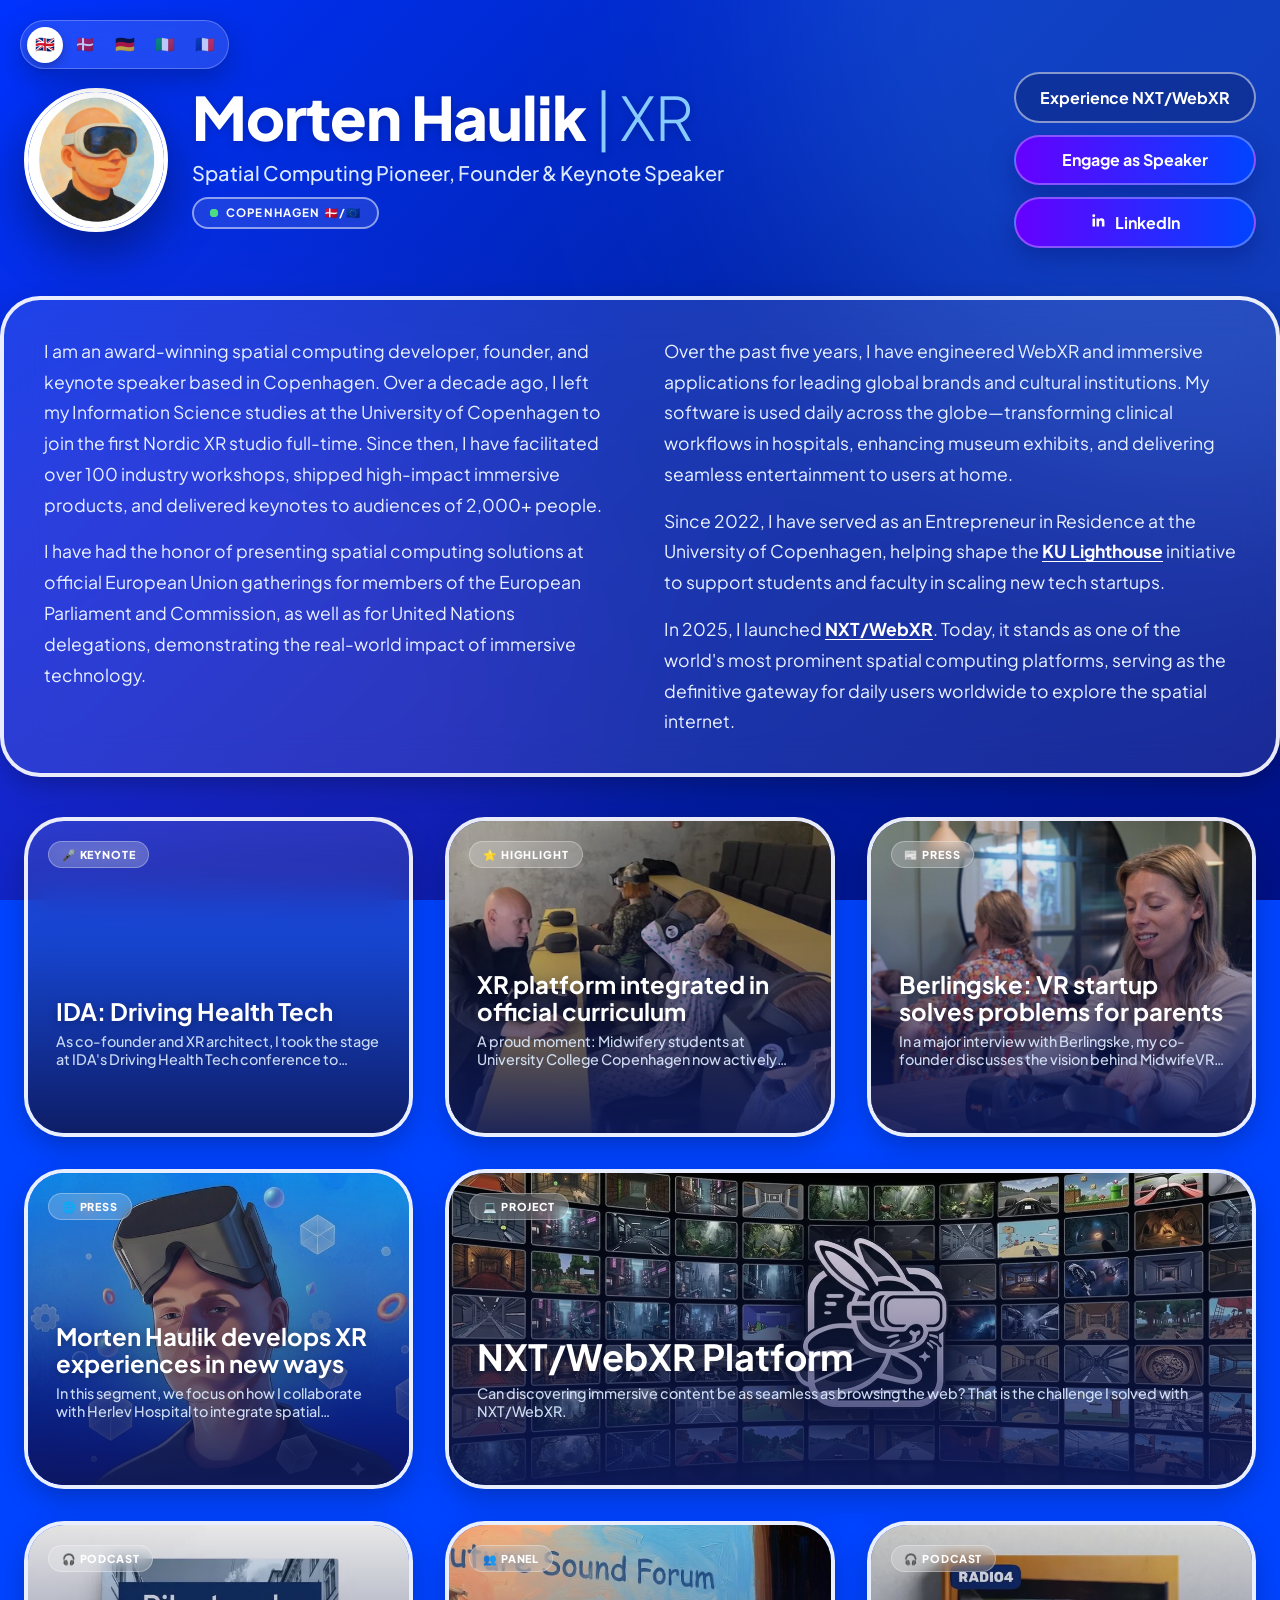
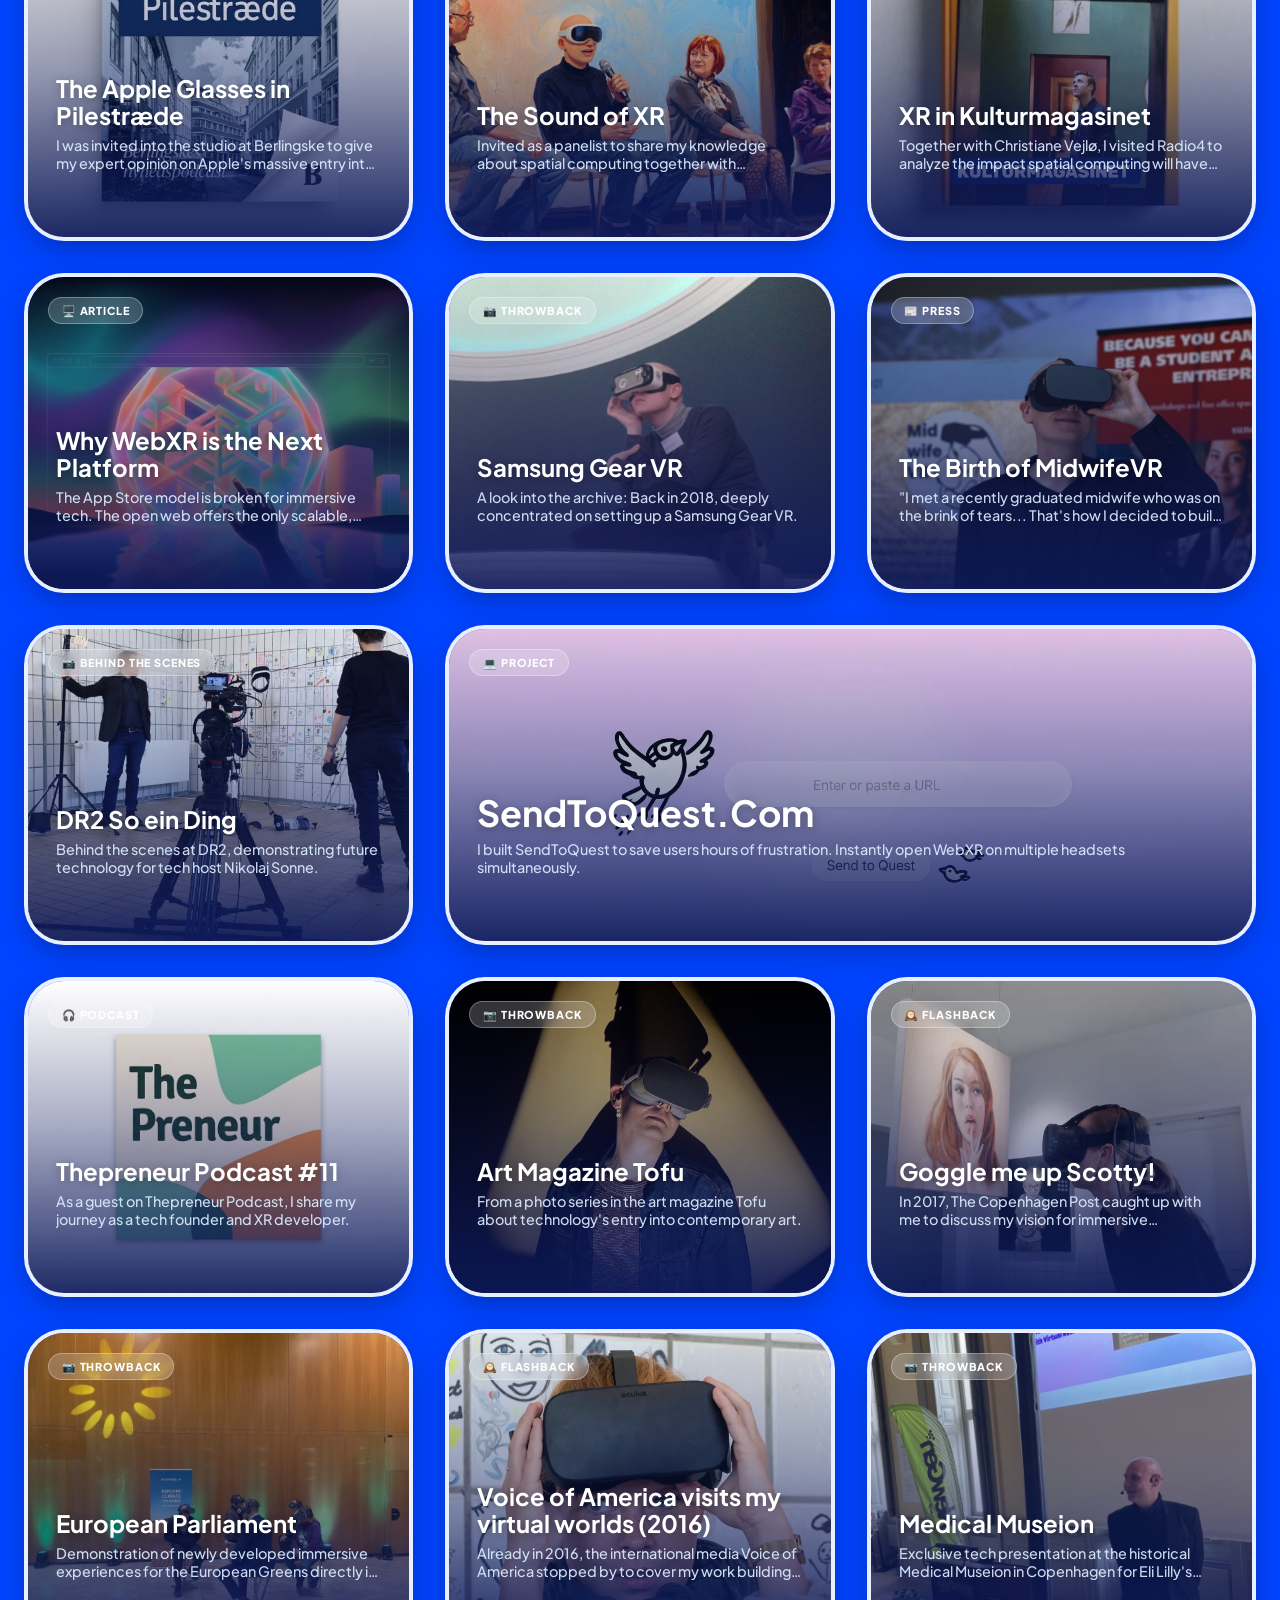
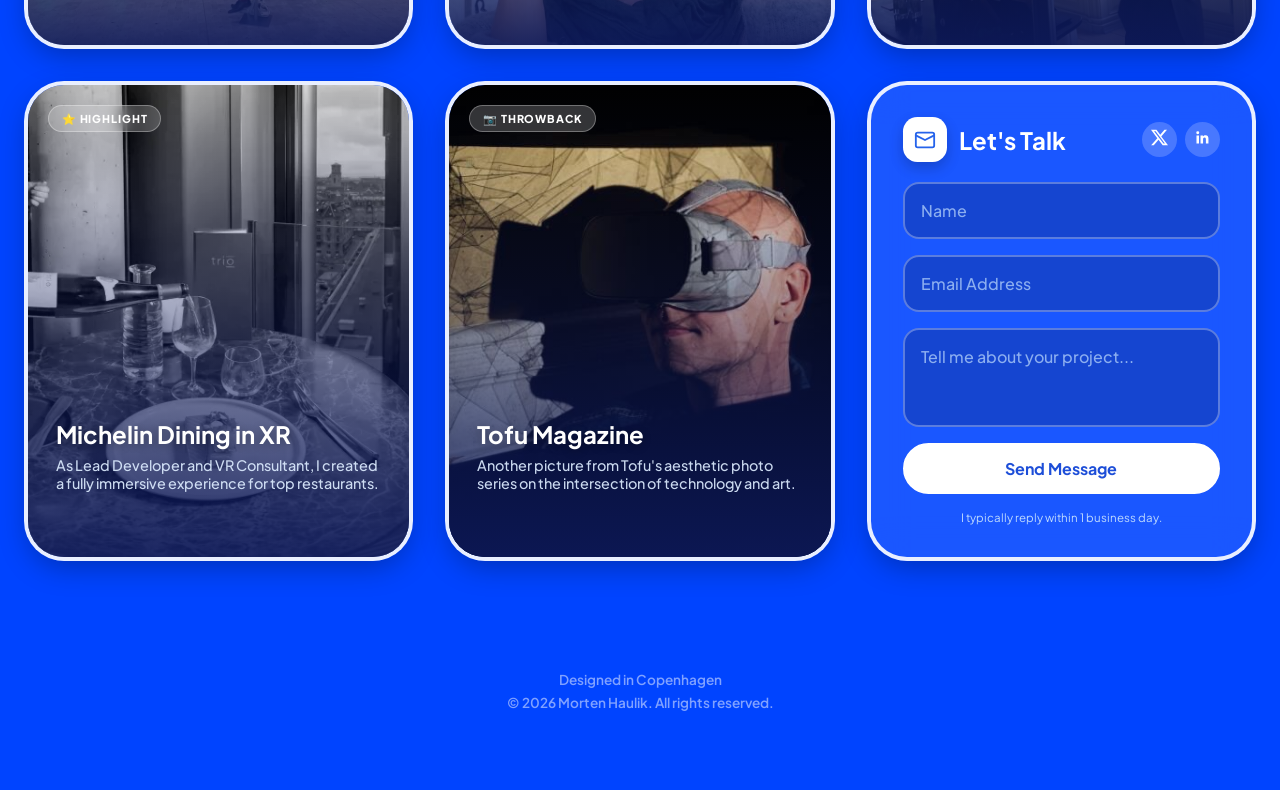
==== index.html @ 7563037b "Wire real email backend into contact + booking forms Both forms used to just build a mailto: link, w" ====
<!DOCTYPE html>
<html lang="en">
<head>
<meta charset="UTF-8">
<meta name="viewport" content="width=device-width, initial-scale=1.0">
<title>Morten Haulik | Spatial Computing Pioneer & Keynote Speaker</title>
<meta name="description" content="Morten Haulik — Spatial Computing Pioneer, VR Consultant and XR Content Creation expert in Copenhagen. Premium XR consulting and 360 video content creation for Europe.">
<link rel="canonical" href="https://www.mortenhaulik.com/">

<!-- Language alternates -->
<link rel="alternate" hreflang="en" href="https://www.mortenhaulik.com/">
<link rel="alternate" hreflang="da" href="https://www.mortenhaulik.com/?lang=da">
<link rel="alternate" hreflang="de" href="https://www.mortenhaulik.com/?lang=de">
<link rel="alternate" hreflang="it" href="https://www.mortenhaulik.com/?lang=it">
<link rel="alternate" hreflang="fr" href="https://www.mortenhaulik.com/?lang=fr">
<link rel="alternate" hreflang="x-default" href="https://www.mortenhaulik.com/">

<!-- Open Graph / social link previews (this is what makes shared links clickable) -->
<meta property="og:type" content="profile">
<meta property="og:title" content="Morten Haulik | Spatial Computing Pioneer & Keynote Speaker">
<meta property="og:description" content="Premium XR consulting, keynotes and 360 video content creation from Copenhagen for all of Europe.">
<meta property="og:url" content="https://www.mortenhaulik.com/">
<meta property="og:image" content="https://www.mortenhaulik.com/pjp.jpg">
<meta property="og:locale" content="en_US">
<meta property="og:locale:alternate" content="da_DK">
<meta name="twitter:card" content="summary_large_image">
<meta name="twitter:site" content="@Haulik">
<meta name="twitter:title" content="Morten Haulik | Spatial Computing Pioneer & Keynote Speaker">
<meta name="twitter:description" content="Premium XR consulting, keynotes and 360 video content creation from Copenhagen.">
<meta name="twitter:image" content="https://www.mortenhaulik.com/pjp.jpg">

<link rel="icon" href="data:image/svg+xml,<svg xmlns='http://www.w3.org/2000/svg' viewBox='0 0 100 100'><text y='.9em' font-size='90'>🥽</text></svg>">

<link rel="preconnect" href="https://fonts.googleapis.com">
<link rel="preconnect" href="https://fonts.gstatic.com" crossorigin>
<link href="https://fonts.googleapis.com/css2?family=Permanent+Marker&family=Plus+Jakarta+Sans:wght@300;400;500;600;700;800&display=swap" rel="stylesheet">
<link rel="preload" as="image" href="pjp.jpg">
<link rel="stylesheet" href="style.css">

<script type="application/ld+json">
{
  "@context": "https://schema.org",
  "@graph": [
    {
      "@type": "WebSite",
      "@id": "https://www.mortenhaulik.com/#website",
      "url": "https://www.mortenhaulik.com/",
      "name": "Morten Haulik - XR Consultant",
      "description": "Portfolio and consulting services of Morten Haulik, Spatial Computing Expert.",
      "inLanguage": ["en","da","de","it","fr"]
    },
    {
      "@type": "Person",
      "@id": "https://www.mortenhaulik.com/#person",
      "name": "Morten Haulik",
      "jobTitle": "Spatial Computing Pioneer, VR Consultant, XR Content Creation Expert",
      "url": "https://www.mortenhaulik.com",
      "image": "https://www.mortenhaulik.com/pjp.jpg",
      "email": "mailto:Morten@nxtwebxr.com",
      "sameAs": ["https://x.com/Haulik","https://www.linkedin.com/in/haulik"],
      "address": {"@type":"PostalAddress","addressLocality":"Copenhagen","addressCountry":"DK"},
      "alumniOf": {"@type":"Organization","name":"University of Copenhagen"},
      "description": "Award-winning XR Developer, VR Consultant, and Keynote Speaker based in Copenhagen. Expert in XR content creation, 360 video content creation, and XR consulting for European clients.",
      "knowsAbout": ["Spatial Computing","WebXR","Virtual Reality","Augmented Reality","XR Consulting","XR Content Creation","360 Video Content Creation","Keynote Speaking","Apple Vision Pro","Meta Quest"]
    },
    {
      "@type": "Service",
      "provider": {"@id":"https://www.mortenhaulik.com/#person"},
      "name": "Premium XR Consulting & VR Development",
      "serviceType": "XR Consulting, VR Consultant, XR Content Creation, 360 Video Content Creation",
      "areaServed": "Europe",
      "description": "Top-tier XR consulting, enterprise VR solutions, and bespoke 360 video content creation for clients across Europe."
    },
    {
      "@type": "CreativeWork",
      "author": {"@id":"https://www.mortenhaulik.com/#person"},
      "name": "NXT/WebXR Platform",
      "description": "The front page of the spatial internet. A leading spatial computing platform for immersive experiences.",
      "url": "https://www.nxtwebxr.com"
    },
    {
      "@type": "CreativeWork",
      "author": {"@id":"https://www.mortenhaulik.com/#person"},
      "name": "SendToQuest",
      "description": "A utility tool for spatial users to instantly open WebXR on multiple headsets simultaneously.",
      "url": "https://sendtoquest.com"
    }
  ]
}
</script>
</head>
<body>
<div class="bg" aria-hidden="true"></div>

<!-- Language switcher -->
<nav class="lang-nav" aria-label="Language">
  <button data-lang="en" class="active" aria-label="English">🇬🇧</button>
  <button data-lang="da" aria-label="Dansk">🇩🇰</button>
  <button data-lang="de" aria-label="Deutsch">🇩🇪</button>
  <button data-lang="it" aria-label="Italiano">🇮🇹</button>
  <button data-lang="fr" aria-label="Français">🇫🇷</button>
</nav>

<header class="site-header">
  <div class="identity">
    <div class="portrait"><img src="pjp.jpg" alt="Morten Haulik — Spatial Computing Pioneer and VR Consultant" width="144" height="144" fetchpriority="high"></div>
    <div>
      <h1>Morten Haulik <span class="xr">| XR</span></h1>
      <p class="role" data-t="role">Spatial Computing Pioneer, Founder &amp; Keynote Speaker</p>
      <p class="badge"><span class="dot"><span class="ping"></span><span class="core"></span></span> <span>Copenhagen 🇩🇰/🇪🇺</span></p>
    </div>
  </div>
  <div class="header-actions">
    <a class="btn btn-glass" href="https://www.nxtwebxr.com" target="_blank" rel="noopener noreferrer" data-t="expNxt">Experience NXT/WebXR</a>
    <button class="btn btn-primary" id="open-booking"><span data-t="engage">Engage as Speaker</span></button>
    <a class="btn btn-primary" href="https://www.linkedin.com/in/haulik" target="_blank" rel="noopener noreferrer" aria-label="LinkedIn"><span data-icon="linkedin"></span> LinkedIn</a>
  </div>
</header>

<!-- Inline bio: every visitor sees this. Fully static = fully crawlable. -->
<section class="bio card-surface" id="bio" aria-labelledby="bio-heading">
  <h2 id="bio-heading" class="sr-only">About Morten Haulik</h2>
  <div id="bio-body">
    <p>I am an award-winning spatial computing developer, founder, and keynote speaker based in Copenhagen. Over a decade ago, I left my Information Science studies at the University of Copenhagen to join the first Nordic XR studio full-time. Since then, I have facilitated over 100 industry workshops, shipped high-impact immersive products, and delivered keynotes to audiences of 2,000+ people.</p>
    <p>I have had the honor of presenting spatial computing solutions at official European Union gatherings for members of the European Parliament and Commission, as well as for United Nations delegations, demonstrating the real-world impact of immersive technology.</p>
    <p>Over the past five years, I have engineered WebXR and immersive applications for leading global brands and cultural institutions. My software is used daily across the globe—transforming clinical workflows in hospitals, enhancing museum exhibits, and delivering seamless entertainment to users at home.</p>
    <p>Since 2022, I have served as an Entrepreneur in Residence at the University of Copenhagen, helping shape the <a href="https://lighthouse.ku.dk/" target="_blank" rel="noopener">KU Lighthouse</a> initiative to support students and faculty in scaling new tech startups.</p>
    <p>In 2025, I launched <a href="https://www.nxtwebxr.com" target="_blank" rel="noopener">NXT/WebXR</a>. Today, it stands as one of the world's most prominent spatial computing platforms, serving as the definitive gateway for daily users worldwide to explore the spatial internet.</p>
  </div>
</section>

<main class="wrap">
  <div class="grid" id="grid">
    <!-- Portfolio cards are rendered here by main.js from data.js -->
    <!-- Contact card (static so it works with JS disabled too) -->
    <section class="card contact card-surface" id="contact" aria-label="Contact">
      <header class="contact-head">
        <div class="contact-title"><span class="icon-chip" data-icon="mail"></span><h3 data-t="letsTalk">Let's Talk</h3></div>
        <div class="socials">
          <a href="https://x.com/Haulik" target="_blank" rel="noopener" aria-label="X / Twitter"><span data-icon="twitter"></span></a>
          <a href="https://www.linkedin.com/in/haulik" target="_blank" rel="noopener" aria-label="LinkedIn"><span data-icon="linkedin"></span></a>
        </div>
      </header>
      <form id="contact-form">
        <input required type="text" name="name" data-tp="name" placeholder="Name" autocomplete="name">
        <input required type="email" name="email" data-tp="email" placeholder="Email Address" autocomplete="email">
        <textarea required rows="3" name="message" data-tp="message" placeholder="Tell me about your project..."></textarea>
        <button type="submit" class="btn btn-white"><span data-t="openEmail">Open Email App</span></button>
        <p class="hint" id="contact-status" data-t="draftMsg">This will draft the message in your default email client.</p>
      </form>
    </section>
  </div>
</main>

<footer class="site-footer">
  <p><span data-t="footer">Designed in Copenhagen</span></p>
  <p>© <span id="year">2026</span> Morten Haulik. All rights reserved.</p>
</footer>

<!-- Portfolio modal -->
<dialog id="card-modal" class="modal">
  <button class="modal-close" data-close aria-label="Close">✕</button>
  <div id="modal-content"></div>
</dialog>

<!-- Keynote booking modal -->
<dialog id="booking-modal" class="modal booking">
  <button class="modal-close" data-close aria-label="Close">✕</button>
  <div class="booking-inner">
    <p class="eyebrow" data-t="officialBooking">Official Booking</p>
    <h2 data-t="inquiry">Keynote Inquiry</h2>
    <p class="sub" data-t="inquiryDesc">Available for conferences, corporate summits, and private workshops.</p>
    <form id="booking-form">
      <div class="field-group">
        <div class="range-head">
          <label for="audience" data-t="audienceSize">Audience Size</label>
          <output id="audience-out">500 <small data-t="people">people</small></output>
        </div>
        <input type="range" id="audience" min="5" max="5000" step="5" value="500">
        <label class="dates-label" data-t="pickDates">Pick Dates</label>
        <p class="hint" data-t="pickDatesDesc">(You can select up to three dates)</p>
        <div class="dates"><input type="date" id="d1"><input type="date" id="d2"><input type="date" id="d3"></div>
      </div>
      <label for="phone" data-t="phone">Phone Number</label>
      <input required type="tel" id="phone" placeholder="+45 12 34 56 78" autocomplete="tel">
      <button type="submit" class="btn btn-primary"><span data-t="reqEmail">Open Email to Request</span></button>
      <p class="hint" id="booking-status" data-t="reqEmailDesc">This will open your default email app with the details filled out.</p>
    </form>
  </div>
</dialog>

<script src="data.js" defer></script>
<script src="main.js" defer></script>
</body>
</html>
---- style.css ----
/* Morten Haulik — mortenhaulik.com
   Electric-blue glass identity, zero framework. */

:root{
  --blue:#0044FF; --blue-deep:#001188; --blue-mid:#0022AA;
  --violet:#6600FF; --sky:#88CCFF; --ink:#0B1B5E;
  --glass:rgba(255,255,255,.10); --glass-border:rgba(255,255,255,.9);
  --r:2.5rem;
}
*{box-sizing:border-box}
html{scroll-behavior:smooth}
body{
  margin:0; color:#fff; background:var(--blue);
  font-family:'Plus Jakarta Sans',system-ui,sans-serif;
  -webkit-font-smoothing:antialiased; padding-bottom:2rem;
}
a{color:var(--sky)}
.sr-only{position:absolute;width:1px;height:1px;padding:0;margin:-1px;overflow:hidden;clip:rect(0 0 0 0);white-space:nowrap;border:0}

/* Background */
.bg{position:fixed;inset:0;z-index:-1;overflow:hidden;background:linear-gradient(135deg,#0033FF,var(--blue-mid),var(--blue-deep))}
.bg::before,.bg::after{content:"";position:absolute;border-radius:50%;mix-blend-mode:screen;filter:blur(110px)}
.bg::before{top:0;right:0;width:80vw;height:80vw;background:#3377FF;opacity:.3;transform:translate(50%,-50%)}
.bg::after{bottom:0;left:0;width:60vw;height:60vw;background:var(--violet);opacity:.2;transform:translate(-25%,25%)}

/* Language switcher */
.lang-nav{position:fixed;top:1.25rem;left:1.25rem;z-index:40;display:flex;gap:.25rem;
  background:rgba(255,255,255,.12);backdrop-filter:blur(16px);padding:.35rem;border-radius:999px;
  border:1px solid rgba(255,255,255,.25);box-shadow:0 10px 30px rgba(0,0,0,.25)}
.lang-nav button{width:2.25rem;height:2.25rem;border-radius:50%;border:0;background:transparent;
  font-size:1rem;cursor:pointer;opacity:.7;transition:.25s;color:#fff}
.lang-nav button:hover{opacity:1;transform:scale(1.1);background:rgba(255,255,255,.25)}
.lang-nav button.active{background:#fff;opacity:1;box-shadow:0 4px 10px rgba(0,0,0,.25)}

/* Header */
.site-header{max-width:80rem;margin:0 auto;padding:4.5rem 1.5rem 1.5rem;display:flex;flex-wrap:wrap;
  align-items:center;justify-content:space-between;gap:2rem}
.identity{display:flex;align-items:center;gap:1.5rem;flex-wrap:wrap}
.portrait{width:9rem;height:9rem;border-radius:50%;overflow:hidden;border:4px solid #fff;
  box-shadow:0 20px 50px rgba(0,0,0,.4);flex:none}
.portrait img{width:100%;height:100%;object-fit:cover;transition:transform .5s}
.portrait:hover img{transform:scale(1.08)}
h1{margin:0;font-size:clamp(2.5rem,6vw,3.75rem);font-weight:800;letter-spacing:-.02em;text-shadow:0 2px 10px rgba(0,0,0,.2)}
h1 .xr{color:var(--sky);font-weight:300}
.role{margin:.35rem 0 0;font-size:1.25rem;color:#dbeafe;font-weight:500}
.badge{display:inline-flex;align-items:center;gap:.5rem;margin-top:.75rem;padding:.4rem 1rem;
  border:2px solid rgba(255,255,255,.5);border-radius:999px;background:rgba(255,255,255,.1);
  backdrop-filter:blur(6px);font-size:.72rem;font-weight:700;letter-spacing:.1em;text-transform:uppercase}
.dot{position:relative;width:.5rem;height:.5rem;flex:none}
.dot .core{position:absolute;inset:0;border-radius:50%;background:#4ade80}
.dot .ping{position:absolute;inset:0;border-radius:50%;background:#86efac;animation:ping 1.4s cubic-bezier(0,0,.2,1) infinite}
@keyframes ping{75%,100%{transform:scale(2.4);opacity:0}}
.header-actions{display:flex;flex-direction:column;gap:.75rem;min-width:15rem}

/* Buttons */
.btn{display:inline-flex;align-items:center;justify-content:center;gap:.5rem;padding:.8rem 1.5rem;
  border-radius:999px;font-weight:700;font-size:1rem;font-family:inherit;cursor:pointer;text-decoration:none;
  transition:transform .2s,filter .2s,background .2s;border:2px solid transparent;color:#fff}
.btn:hover{transform:scale(1.04)}
.btn:focus-visible{outline:3px solid var(--sky);outline-offset:2px}
.btn-glass{background:rgba(13,30,100,.4);border-color:rgba(255,255,255,.5);backdrop-filter:blur(10px)}
.btn-glass:hover{background:rgba(13,30,100,.6)}
.btn-primary{background:linear-gradient(90deg,var(--violet),var(--blue));border-color:rgba(255,255,255,.3);
  box-shadow:0 10px 25px rgba(0,20,120,.4)}
.btn-primary:hover{filter:brightness(1.1)}
.btn-white{background:#fff;color:#1d4ed8;border-color:#fff}
.btn-white:hover{background:#eff6ff}

/* Glass surfaces */
.card-surface{border:4px solid var(--glass-border);background:var(--glass);backdrop-filter:blur(20px);
  border-radius:var(--r);box-shadow:0 10px 30px -5px rgba(0,0,0,.3)}

/* Inline bio */
.bio{max-width:80rem;margin:1.5rem auto 0;padding:2.25rem 2.5rem;font-size:1.1rem;line-height:1.75;color:#eaf2ff}
.bio p{margin:0 0 1rem}
.bio p:last-child{margin:0}
.bio a{color:#fff;font-weight:700;text-underline-offset:3px}
@media(min-width:900px){.bio{columns:2;column-gap:3rem}.bio p{break-inside:avoid}}

/* Grid */
.wrap{max-width:80rem;margin:0 auto;padding:2.5rem 1.5rem 4rem}
.grid{display:grid;gap:2rem;grid-template-columns:1fr}
@media(min-width:768px){.grid{grid-template-columns:repeat(2,1fr)}.span-2{grid-column:span 2}}
@media(min-width:1024px){.grid{grid-template-columns:repeat(3,1fr)}}

/* Cards */
.card{position:relative;overflow:hidden;min-height:20rem;display:flex;flex-direction:column;
  transition:transform .25s ease-out,box-shadow .25s ease-out;transform-style:preserve-3d}
.card.tile{cursor:pointer}
.card .media{position:absolute;inset:0}
.card .media img,.card .media video{width:100%;height:100%;object-fit:cover;transition:transform .7s}
.card:hover .media img,.card:hover .media video{transform:scale(1.05)}
.card .media::after{content:"";position:absolute;inset:0;background:linear-gradient(to top,rgba(13,25,90,.92),rgba(13,25,90,.35) 55%,transparent)}
.card .tag{position:absolute;top:1.25rem;left:1.25rem;z-index:2;display:inline-flex;align-items:center;gap:.4rem;
  padding:.35rem .8rem;border-radius:999px;border:1px solid rgba(255,255,255,.3);background:rgba(255,255,255,.2);
  backdrop-filter:blur(8px);font-size:.68rem;font-weight:800;letter-spacing:.08em;text-transform:uppercase}
.card .body{position:relative;z-index:1;margin-top:auto;padding:1.75rem}
.card .body h3{margin:0 0 .5rem;font-size:1.5rem;line-height:1.1;text-shadow:0 2px 8px rgba(0,0,0,.3)}
.span-2 .body h3{font-size:2.25rem}
.card .body p{margin:0 0 1rem;font-size:.9rem;color:rgba(219,234,254,.92);font-weight:500;
  display:-webkit-box;-webkit-line-clamp:2;-webkit-box-orient:vertical;overflow:hidden}
.card .cta{display:inline-flex;align-items:center;gap:.4rem;font-size:.7rem;font-weight:900;
  letter-spacing:.15em;text-transform:uppercase;opacity:0;transform:translateY(8px);transition:.3s}
.card:hover .cta,.card:focus-within .cta{opacity:1;transform:none}
.card .cta::after{content:"›";display:inline-grid;place-items:center;width:1rem;height:1rem;
  background:#fff;color:var(--blue);border-radius:50%;font-size:.8rem}
.card:focus-visible{outline:3px solid var(--sky);outline-offset:3px}

/* Contact */
.contact{padding:2rem;min-height:20rem}
.contact-head{display:flex;justify-content:space-between;align-items:center;margin-bottom:1.25rem}
.contact-title{display:flex;align-items:center;gap:.75rem}
.contact-title h3{margin:0;font-size:1.5rem}
.icon-chip{display:grid;place-items:center;width:2.8rem;height:2.8rem;background:#fff;color:#2563eb;
  border-radius:.9rem;box-shadow:0 6px 14px rgba(0,0,0,.2)}
.socials{display:flex;gap:.5rem}
.socials a{display:grid;place-items:center;width:2.2rem;height:2.2rem;border-radius:50%;
  background:rgba(255,255,255,.2);color:#fff;transition:.2s}
.socials a:hover{background:#fff;color:#2563eb}
.contact form{display:flex;flex-direction:column;gap:1rem}
.contact input,.contact textarea{width:100%;background:rgba(13,30,100,.3);border:2px solid rgba(255,255,255,.3);
  border-radius:1rem;padding:1rem;color:#fff;font:inherit;font-weight:500;resize:none}
.contact input::placeholder,.contact textarea::placeholder{color:rgba(191,219,254,.7)}
.contact input:focus,.contact textarea:focus{outline:none;border-color:#fff;background:rgba(13,30,100,.5)}
.hint{font-size:.72rem;color:#bfdbfe;text-align:center;margin:0;min-height:1em}
.hint.err{color:#fecaca;font-weight:700}

/* Footer */
.site-footer{text-align:center;padding:2.5rem 1rem;color:rgba(255,255,255,.5);font-size:.85rem;font-weight:600}
.site-footer p{margin:.4rem 0}

/* Modals */
.modal{border:6px solid #fff;border-radius:var(--r);padding:0;max-width:64rem;width:min(92vw,64rem);
  max-height:88vh;background:#fff;color:#1e293b;box-shadow:0 40px 100px rgba(0,0,20,.5)}
.modal::backdrop{background:rgba(4,10,60,.8);backdrop-filter:blur(14px)}
.modal[open]{animation:pop .35s cubic-bezier(.16,1,.3,1)}
@keyframes pop{from{opacity:0;transform:scale(.95) translateY(16px)}}
.modal-close{position:absolute;top:1rem;right:1rem;z-index:5;width:2.6rem;height:2.6rem;border-radius:50%;
  border:0;background:rgba(0,0,0,.08);color:#111;font-size:1.1rem;cursor:pointer}
.modal-close:hover{background:rgba(0,0,0,.16)}
.modal-flex{display:flex;flex-direction:column;max-height:calc(88vh - 12px)}
@media(min-width:820px){.modal-flex{flex-direction:row}}
.modal-media{position:relative;background:#0f172a;min-height:16rem;flex:0 0 42%}
.modal-media img,.modal-media video{position:absolute;inset:0;width:100%;height:100%;object-fit:cover}
.modal-media .tag{position:absolute;top:1.25rem;left:1.25rem;background:#fff;color:var(--ink);
  padding:.35rem .9rem;border-radius:999px;font-size:.68rem;font-weight:800;letter-spacing:.08em;text-transform:uppercase;box-shadow:0 8px 20px rgba(0,0,0,.3)}
.modal-text{flex:1;padding:2.5rem;overflow-y:auto}
.modal-text h2{margin:0 0 .5rem;color:var(--ink);font-size:clamp(1.8rem,3.5vw,2.75rem);letter-spacing:-.02em;line-height:1.1}
.modal-text .sub{margin:0 0 1.5rem;color:#2563eb;font-weight:600;font-size:1.15rem}
.modal-text p{line-height:1.7;font-size:1.05rem;margin:0 0 1rem}
.modal-text blockquote{margin:1.5rem 0;padding:1rem 1.25rem;background:#eff6ff;border-left:4px solid #2563eb;
  border-radius:0 1rem 1rem 0;font-style:italic;color:var(--ink)}
.modal-actions{margin-top:1.5rem;padding-top:1.5rem;border-top:1px solid #f1f5f9;display:flex;justify-content:flex-end}
.modal-actions .btn{background:#2563eb;color:#fff}
.modal-actions .btn:hover{background:#1d4ed8}

/* Polaroid variant */
.modal.polaroid{background:transparent;border:0;box-shadow:none;overflow:visible;max-width:38rem}
.polaroid-frame{background:#fff;border:8px solid #fff;border-radius:.5rem;padding:1rem 1rem 3.5rem;
  transform:rotate(1deg);box-shadow:0 40px 90px rgba(0,0,20,.55);animation:wiggle 6s ease-in-out infinite}
.polaroid-frame img{width:100%;aspect-ratio:4/3;object-fit:cover;display:block;margin-bottom:1.25rem}
.polaroid-frame p{font-family:'Permanent Marker',cursive;font-size:1.5rem;color:var(--ink);
  text-align:center;transform:rotate(-1deg);margin:0;line-height:1.5}
@keyframes wiggle{0%,100%{transform:rotate(1deg)}25%{transform:rotate(-1deg) translateY(-8px)}50%{transform:rotate(2deg)}75%{transform:rotate(-2deg) translateY(-4px)}}

/* Booking modal */
.modal.booking{max-width:42rem}
.booking-inner{padding:2.5rem;overflow-y:auto;max-height:calc(88vh - 12px)}
.eyebrow{margin:0 0 .25rem;color:#2563eb;font-size:.75rem;font-weight:800;letter-spacing:.15em;text-transform:uppercase}
.booking-inner h2{margin:0;color:var(--ink);font-size:2.25rem;letter-spacing:-.02em}
.booking-inner .sub{color:#64748b;font-size:1.1rem;margin:.5rem 0 1.75rem}
.booking-inner form{display:flex;flex-direction:column;gap:1rem}
.field-group{background:#f8fafc;border:1px solid #f1f5f9;border-radius:1.25rem;padding:1.5rem}
.range-head{display:flex;justify-content:space-between;align-items:flex-end;margin-bottom:.75rem}
.range-head label{font-size:.75rem;font-weight:800;color:#94a3b8;text-transform:uppercase;letter-spacing:.08em}
.range-head output{font-size:1.5rem;font-weight:800;color:#2563eb;font-variant-numeric:tabular-nums}
.range-head output small{font-size:.8rem;font-weight:500;color:#94a3b8}
#audience{width:100%;accent-color:#2563eb}
.dates-label{display:block;margin-top:1.25rem;padding-top:1rem;border-top:1px solid #e2e8f0;
  font-size:.85rem;font-weight:700;color:#334155}
.field-group .hint{text-align:left;color:#94a3b8}
.dates{display:grid;grid-template-columns:1fr;gap:.6rem;margin-top:.5rem}
@media(min-width:640px){.dates{grid-template-columns:repeat(3,1fr)}}
.booking-inner input{background:#fff;border:2px solid #e2e8f0;border-radius:.85rem;padding:.7rem .9rem;
  font:inherit;font-weight:500;color:#0f172a}
.booking-inner input:focus{outline:none;border-color:#2563eb;box-shadow:0 0 0 4px rgba(37,99,235,.1)}
.booking-inner>form>label{font-size:.85rem;font-weight:700;color:#334155;margin-bottom:-.5rem}
.booking-inner .hint{color:#94a3b8}

/* Motion respect */
@media(prefers-reduced-motion:reduce){
  *,*::before,*::after{animation-duration:.01ms!important;transition-duration:.01ms!important}
}
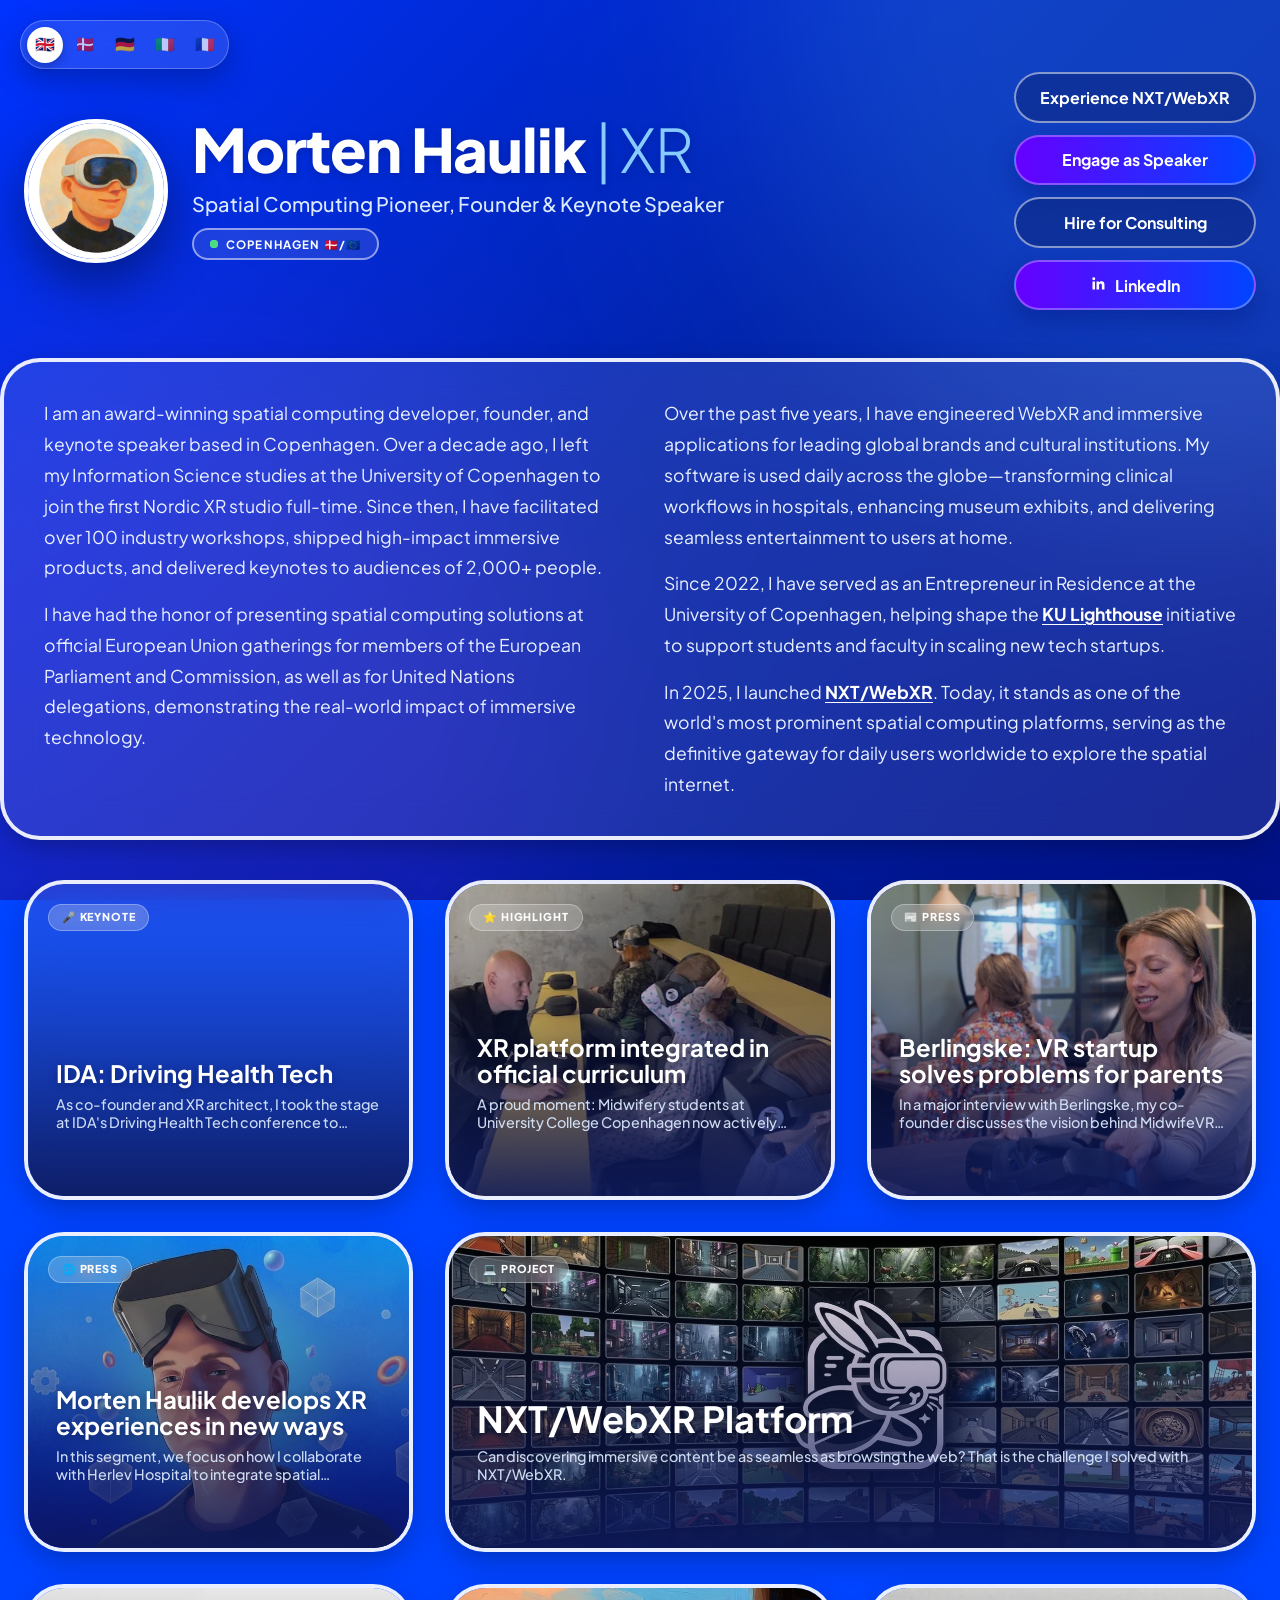
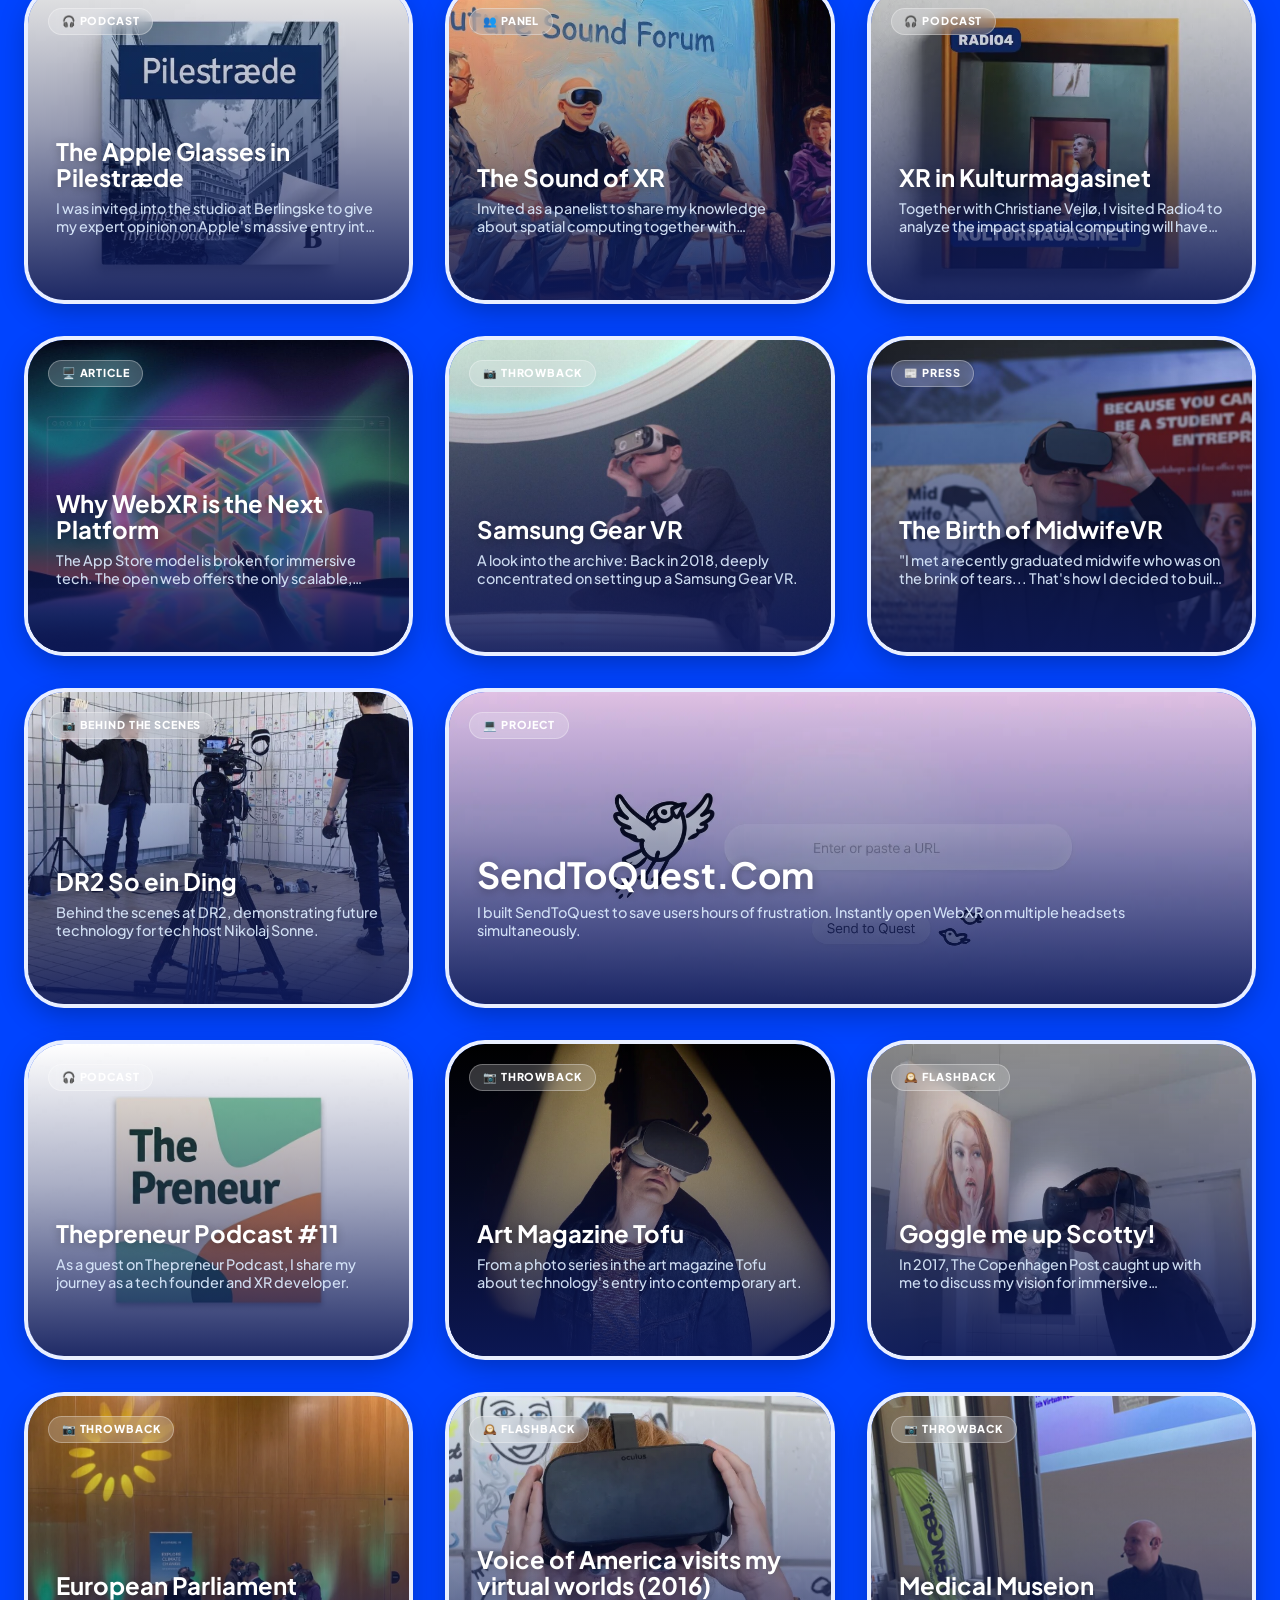
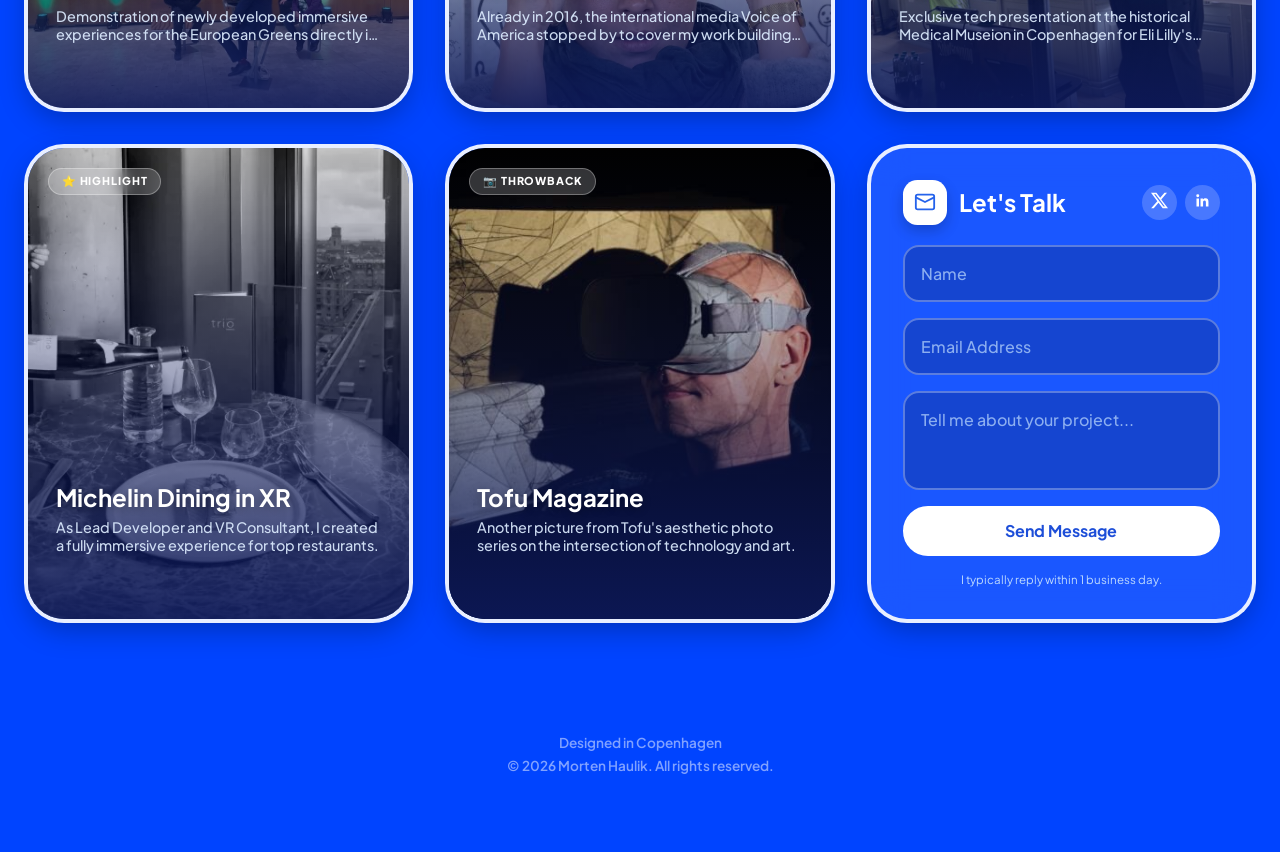
==== commit 54225c6f: "SEO + AI-visibility pass for consulting and keynote audiences - Pre-render English portfolio tiles (" ====
--- a/index.html
+++ b/index.html
@@ -3,11 +3,13 @@
 <head>
 <meta charset="UTF-8">
 <meta name="viewport" content="width=device-width, initial-scale=1.0">
-<title>Morten Haulik | Spatial Computing Pioneer & Keynote Speaker</title>
-<meta name="description" content="Morten Haulik — Spatial Computing Pioneer, VR Consultant and XR Content Creation expert in Copenhagen. Premium XR consulting and 360 video content creation for Europe.">
+<title>Morten Haulik | Spatial Computing Keynote Speaker &amp; XR Consultant</title>
+<meta name="description" content="Copenhagen-based spatial computing pioneer and founder of NXT/WebXR. Book keynotes on XR, VR and the spatial internet, or hire XR strategy and WebXR consulting.">
+<meta name="author" content="Morten Haulik">
+<meta name="robots" content="index, follow, max-image-preview:large, max-snippet:-1">
 <link rel="canonical" href="https://www.mortenhaulik.com/">
 
-<!-- Language alternates -->
+<!-- Language alternates (main.js points canonical at the active ?lang= URL so these stay self-consistent) -->
 <link rel="alternate" hreflang="en" href="https://www.mortenhaulik.com/">
 <link rel="alternate" hreflang="da" href="https://www.mortenhaulik.com/?lang=da">
 <link rel="alternate" hreflang="de" href="https://www.mortenhaulik.com/?lang=de">
@@ -15,19 +17,31 @@
 <link rel="alternate" hreflang="fr" href="https://www.mortenhaulik.com/?lang=fr">
 <link rel="alternate" hreflang="x-default" href="https://www.mortenhaulik.com/">
 
-<!-- Open Graph / social link previews (this is what makes shared links clickable) -->
+<!-- Open Graph / social link previews -->
 <meta property="og:type" content="profile">
-<meta property="og:title" content="Morten Haulik | Spatial Computing Pioneer & Keynote Speaker">
-<meta property="og:description" content="Premium XR consulting, keynotes and 360 video content creation from Copenhagen for all of Europe.">
+<meta property="og:site_name" content="Morten Haulik">
+<meta property="og:title" content="Morten Haulik | Spatial Computing Keynote Speaker &amp; XR Consultant">
+<meta property="og:description" content="Founder of NXT/WebXR. Keynotes on XR, VR and the spatial internet for conferences and corporate events, plus hands-on XR strategy and WebXR consulting across Europe.">
 <meta property="og:url" content="https://www.mortenhaulik.com/">
 <meta property="og:image" content="https://www.mortenhaulik.com/pjp.jpg">
+<meta property="og:image:width" content="400">
+<meta property="og:image:height" content="400">
+<meta property="og:image:alt" content="Portrait of Morten Haulik, spatial computing keynote speaker">
+<meta property="profile:first_name" content="Morten">
+<meta property="profile:last_name" content="Haulik">
 <meta property="og:locale" content="en_US">
 <meta property="og:locale:alternate" content="da_DK">
-<meta name="twitter:card" content="summary_large_image">
+<meta property="og:locale:alternate" content="de_DE">
+<meta property="og:locale:alternate" content="it_IT">
+<meta property="og:locale:alternate" content="fr_FR">
+<!-- Square portrait, so "summary" (not summary_large_image, which would crop it) -->
+<meta name="twitter:card" content="summary">
 <meta name="twitter:site" content="@Haulik">
-<meta name="twitter:title" content="Morten Haulik | Spatial Computing Pioneer & Keynote Speaker">
-<meta name="twitter:description" content="Premium XR consulting, keynotes and 360 video content creation from Copenhagen.">
+<meta name="twitter:creator" content="@Haulik">
+<meta name="twitter:title" content="Morten Haulik | Spatial Computing Keynote Speaker &amp; XR Consultant">
+<meta name="twitter:description" content="Founder of NXT/WebXR. Keynotes on XR, VR and the spatial internet, plus XR strategy and WebXR consulting from Copenhagen.">
 <meta name="twitter:image" content="https://www.mortenhaulik.com/pjp.jpg">
+<meta name="twitter:image:alt" content="Portrait of Morten Haulik">
 
 <link rel="icon" href="data:image/svg+xml,<svg xmlns='http://www.w3.org/2000/svg' viewBox='0 0 100 100'><text y='.9em' font-size='90'>🥽</text></svg>">
 
@@ -45,44 +59,94 @@
       "@type": "WebSite",
       "@id": "https://www.mortenhaulik.com/#website",
       "url": "https://www.mortenhaulik.com/",
-      "name": "Morten Haulik - XR Consultant",
-      "description": "Portfolio and consulting services of Morten Haulik, Spatial Computing Expert.",
+      "name": "Morten Haulik",
+      "description": "Morten Haulik, spatial computing keynote speaker and XR consultant based in Copenhagen.",
+      "publisher": {"@id": "https://www.mortenhaulik.com/#person"},
       "inLanguage": ["en","da","de","it","fr"]
+    },
+    {
+      "@type": "ProfilePage",
+      "@id": "https://www.mortenhaulik.com/#profilepage",
+      "url": "https://www.mortenhaulik.com/",
+      "name": "Morten Haulik | Spatial Computing Keynote Speaker & XR Consultant",
+      "isPartOf": {"@id": "https://www.mortenhaulik.com/#website"},
+      "mainEntity": {"@id": "https://www.mortenhaulik.com/#person"},
+      "primaryImageOfPage": "https://www.mortenhaulik.com/pjp.jpg",
+      "dateModified": "2026-11-09",
+      "inLanguage": "en"
     },
     {
       "@type": "Person",
       "@id": "https://www.mortenhaulik.com/#person",
       "name": "Morten Haulik",
-      "jobTitle": "Spatial Computing Pioneer, VR Consultant, XR Content Creation Expert",
-      "url": "https://www.mortenhaulik.com",
-      "image": "https://www.mortenhaulik.com/pjp.jpg",
+      "givenName": "Morten",
+      "familyName": "Haulik",
+      "jobTitle": ["Spatial Computing Keynote Speaker", "XR Consultant", "Founder of NXT/WebXR"],
+      "url": "https://www.mortenhaulik.com/",
+      "image": {"@type": "ImageObject", "url": "https://www.mortenhaulik.com/pjp.jpg", "width": 400, "height": 400},
       "email": "mailto:Morten@nxtwebxr.com",
-      "sameAs": ["https://x.com/Haulik","https://www.linkedin.com/in/haulik"],
-      "address": {"@type":"PostalAddress","addressLocality":"Copenhagen","addressCountry":"DK"},
-      "alumniOf": {"@type":"Organization","name":"University of Copenhagen"},
-      "description": "Award-winning XR Developer, VR Consultant, and Keynote Speaker based in Copenhagen. Expert in XR content creation, 360 video content creation, and XR consulting for European clients.",
-      "knowsAbout": ["Spatial Computing","WebXR","Virtual Reality","Augmented Reality","XR Consulting","XR Content Creation","360 Video Content Creation","Keynote Speaking","Apple Vision Pro","Meta Quest"]
+      "sameAs": ["https://www.linkedin.com/in/haulik", "https://x.com/Haulik"],
+      "address": {"@type": "PostalAddress", "addressLocality": "Copenhagen", "addressCountry": "DK"},
+      "workLocation": {"@type": "Place", "name": "Copenhagen, Denmark"},
+      "knowsLanguage": ["da", "en"],
+      "alumniOf": {"@type": "CollegeOrUniversity", "name": "University of Copenhagen", "url": "https://www.ku.dk/"},
+      "affiliation": {"@type": "Organization", "name": "KU Lighthouse, University of Copenhagen", "url": "https://lighthouse.ku.dk/"},
+      "hasOccupation": [
+        {"@type": "Occupation", "name": "Keynote Speaker", "description": "Keynotes, panels and workshops on spatial computing, XR, VR, WebXR and immersive health tech."},
+        {"@type": "Occupation", "name": "XR Consultant", "description": "XR strategy, WebXR development and immersive product advisory for companies, hospitals and cultural institutions."},
+        {"@type": "Occupation", "name": "Entrepreneur in Residence", "description": "Entrepreneur in Residence at the University of Copenhagen (KU Lighthouse) since 2022."}
+      ],
+      "founder": [{"@id": "https://www.nxtwebxr.com/#organization"}],
+      "description": "Award-winning spatial computing developer, founder of NXT/WebXR and keynote speaker based in Copenhagen. Over a decade in XR, 100+ industry workshops facilitated, keynotes for audiences of 2,000+, and presentations at European Union and United Nations gatherings. Builds WebXR and immersive applications used in hospitals, museums and homes worldwide.",
+      "knowsAbout": ["Spatial Computing","Extended Reality (XR)","Virtual Reality","Augmented Reality","Mixed Reality","WebXR","Spatial Internet","Immersive Technology","XR Strategy","XR Consulting","Healthcare XR","VR Training","XR Content Creation","360 Video","Spatial Audio","Apple Vision Pro","Meta Quest","Startups and Entrepreneurship"],
+      "subjectOf": [
+        {"@type": "Article", "name": "Morten Haulik develops XR experiences in new ways", "publisher": {"@type": "Organization", "name": "24Victoria"}, "url": "https://24victoria.dk/artificial-and-intelligence-deep-tech/udvikler-xr-oplevelser-morten-haulik"},
+        {"@type": "Article", "name": "VR startup solves problems for new parents (MidwifeVR)", "publisher": {"@type": "Organization", "name": "Berlingske"}, "url": "https://www.berlingske.dk/indland/stort-problem-blandt-nybagte-foraeldre-kan-afhjaelpes-startup-kommer-med-loesning"},
+        {"@type": "Article", "name": "Goggle me up, Scotty", "publisher": {"@type": "Organization", "name": "The Copenhagen Post"}, "url": "https://cphpost.dk/2017-07-02/news/goggle-me-up-scotty-this-is-the-final-frontier/"},
+        {"@type": "Article", "name": "A visit to the virtual world", "publisher": {"@type": "Organization", "name": "Voice of America"}, "url": "https://learningenglish.voanews.com/amp/a-visit-to-the-virtual-world/3618990.html"},
+        {"@type": "PodcastEpisode", "name": "Æblebrillen i Pilestræde (Apple Vision Pro analysis)", "partOfSeries": {"@type": "PodcastSeries", "name": "Pilestræde (Berlingske)"}, "url": "https://goodpods.com/podcasts/pilestræde-241749/æblebrillen-31650444"},
+        {"@type": "CreativeWork", "genre": "Keynote", "name": "Virtual Reality og Amning: MidwifeVR keynote at IDA Driving Health Tech", "url": "https://videos.ida.dk/media/Virtual+Reality+og+Amning%3A+En+innovativ+tilgang+med+MidwifeVR++Morten+Haulik%2C+Co-founder+og+VR+ekspert+og+Sofie+Bonde+Alsen%2C+jordemoder+og+Digital+Designer/1_bb9dwkxp"}
+      ]
+    },
+    {
+      "@type": "Organization",
+      "@id": "https://www.nxtwebxr.com/#organization",
+      "name": "NXT/WebXR",
+      "url": "https://www.nxtwebxr.com/",
+      "foundingDate": "2025",
+      "founder": {"@id": "https://www.mortenhaulik.com/#person"},
+      "description": "The front page of the spatial internet: a discovery platform for WebXR experiences and games, opened straight from a headset browser."
     },
     {
       "@type": "Service",
-      "provider": {"@id":"https://www.mortenhaulik.com/#person"},
-      "name": "Premium XR Consulting & VR Development",
-      "serviceType": "XR Consulting, VR Consultant, XR Content Creation, 360 Video Content Creation",
-      "areaServed": "Europe",
-      "description": "Top-tier XR consulting, enterprise VR solutions, and bespoke 360 video content creation for clients across Europe."
-    },
-    {
-      "@type": "CreativeWork",
-      "author": {"@id":"https://www.mortenhaulik.com/#person"},
-      "name": "NXT/WebXR Platform",
-      "description": "The front page of the spatial internet. A leading spatial computing platform for immersive experiences.",
-      "url": "https://www.nxtwebxr.com"
-    },
-    {
-      "@type": "CreativeWork",
-      "author": {"@id":"https://www.mortenhaulik.com/#person"},
+      "@id": "https://www.mortenhaulik.com/#keynotes",
+      "name": "Keynote Speaking on Spatial Computing & XR",
+      "serviceType": "Keynote speaker",
+      "provider": {"@id": "https://www.mortenhaulik.com/#person"},
+      "areaServed": [{"@type": "Place", "name": "Europe"}, {"@type": "Place", "name": "Worldwide"}],
+      "audience": {"@type": "BusinessAudience", "audienceType": "Conference organizers, corporate summits, universities and public-sector events"},
+      "availableLanguage": ["en", "da"],
+      "description": "Keynotes, panels and private workshops on spatial computing, XR/VR, the spatial internet, Apple Vision Pro and Meta Quest, and immersive technology in healthcare. Audiences from small workshops to 2,000+.",
+      "potentialAction": {"@type": "ReserveAction", "name": "Request a keynote", "target": "https://www.mortenhaulik.com/#booking"}
+    },
+    {
+      "@type": "Service",
+      "@id": "https://www.mortenhaulik.com/#consulting",
+      "name": "XR Strategy & WebXR Consulting",
+      "serviceType": "XR consulting",
+      "provider": {"@id": "https://www.mortenhaulik.com/#person"},
+      "areaServed": {"@type": "Place", "name": "Europe"},
+      "audience": {"@type": "BusinessAudience", "audienceType": "Companies, hospitals, museums and cultural institutions"},
+      "description": "Advisory and hands-on development for immersive products: XR strategy, WebXR and VR application development, healthcare XR, and XR content creation including 360 video.",
+      "potentialAction": {"@type": "CommunicateAction", "name": "Start a consulting inquiry", "target": "https://www.mortenhaulik.com/#contact"}
+    },
+    {
+      "@type": "SoftwareApplication",
       "name": "SendToQuest",
-      "description": "A utility tool for spatial users to instantly open WebXR on multiple headsets simultaneously.",
+      "applicationCategory": "UtilitiesApplication",
+      "operatingSystem": "Web",
+      "author": {"@id": "https://www.mortenhaulik.com/#person"},
+      "description": "A utility for spatial users to instantly open WebXR links on multiple headsets simultaneously.",
       "url": "https://sendtoquest.com"
     }
   ]
@@ -113,6 +177,7 @@
   <div class="header-actions">
     <a class="btn btn-glass" href="https://www.nxtwebxr.com" target="_blank" rel="noopener noreferrer" data-t="expNxt">Experience NXT/WebXR</a>
     <button class="btn btn-primary" id="open-booking"><span data-t="engage">Engage as Speaker</span></button>
+    <a class="btn btn-glass" href="#contact"><span data-t="consult">Hire for Consulting</span></a>
     <a class="btn btn-primary" href="https://www.linkedin.com/in/haulik" target="_blank" rel="noopener noreferrer" aria-label="LinkedIn"><span data-icon="linkedin"></span> LinkedIn</a>
   </div>
 </header>
@@ -131,7 +196,191 @@
 
 <main class="wrap">
   <div class="grid" id="grid">
-    <!-- Portfolio cards are rendered here by main.js from data.js -->
+    <!-- Portfolio cards: English pre-rendered from data.js so crawlers and AI
+         assistants (which mostly don't run JS) can read talks, press and projects.
+         main.js removes these .tile nodes and re-renders them in the visitor's language. -->
+    <article class="card tile card-surface">
+      <div class="media"><video data-src="Mortenhjemmeside.mp4" loop muted playsinline preload="none"></video></div>
+      <span class="tag">🎤 Keynote</span>
+      <div class="body">
+        <h3>IDA: Driving Health Tech</h3>
+        <p>As co-founder and XR architect, I took the stage at IDA's Driving Health Tech conference to demonstrate how MidwifeXR solves critical challenges on maternity wards.</p>
+        <a class="cta" href="https://videos.ida.dk/media/Virtual+Reality+og+Amning%3A+En+innovativ+tilgang+med+MidwifeVR++Morten+Haulik%2C+Co-founder+og+VR+ekspert+og+Sofie+Bonde+Alsen%2C+jordemoder+og+Digital+Designer/1_bb9dwkxp" target="_blank" rel="noopener">Source ↗</a>
+      </div>
+    </article>
+    <article class="card tile card-surface">
+      <div class="media"><img src="thumbnail11.webp" alt="XR platform integrated in official curriculum" loading="lazy" decoding="async"></div>
+      <span class="tag">⭐ Highlight</span>
+      <div class="body">
+        <h3>XR platform integrated in official curriculum</h3>
+        <p>A proud moment: Midwifery students at University College Copenhagen now actively use the platform I built in their official education.</p>
+        <a class="cta" href="https://www.linkedin.com/posts/caroline-laurvig-deichmann-0813ba1b7_innovation-teknologi-teknologiforstaevelse-activity-7188271529833492480-Hh9q" target="_blank" rel="noopener">Source ↗</a>
+      </div>
+    </article>
+    <article class="card tile card-surface">
+      <div class="media"><img src="thumb14.jpg" alt="Berlingske: VR startup solves problems for parents" loading="lazy" decoding="async"></div>
+      <span class="tag">📰 Press</span>
+      <div class="body">
+        <h3>Berlingske: VR startup solves problems for parents</h3>
+        <p>In a major interview with Berlingske, my co-founder discusses the vision behind MidwifeVR and how we use technology to tackle staff shortages.</p>
+        <a class="cta" href="https://www.berlingske.dk/indland/stort-problem-blandt-nybagte-foraeldre-kan-afhjaelpes-startup-kommer-med-loesning" target="_blank" rel="noopener">Source ↗</a>
+      </div>
+    </article>
+    <article class="card tile card-surface">
+      <div class="media"><img src="thumbnail6.jpg" alt="Morten Haulik develops XR experiences in new ways" loading="lazy" decoding="async"></div>
+      <span class="tag">🌐 Press</span>
+      <div class="body">
+        <h3>Morten Haulik develops XR experiences in new ways</h3>
+        <p>In this segment, we focus on how I collaborate with Herlev Hospital to integrate spatial computing into daily clinical life.</p>
+        <a class="cta" href="https://24victoria.dk/artificial-and-intelligence-deep-tech/udvikler-xr-oplevelser-morten-haulik" target="_blank" rel="noopener">Source ↗</a>
+      </div>
+    </article>
+    <article class="card tile card-surface span-2">
+      <div class="media"><img src="thumb13.webp" alt="NXT/WebXR Platform" loading="lazy" decoding="async"></div>
+      <span class="tag">💻 Project</span>
+      <div class="body">
+        <h3>NXT/WebXR Platform</h3>
+        <p>Can discovering immersive content be as seamless as browsing the web? That is the challenge I solved with NXT/WebXR.</p>
+        <a class="cta" href="https://www.nxtwebxr.com" target="_blank" rel="noopener">Source ↗</a>
+      </div>
+    </article>
+    <article class="card tile card-surface">
+      <div class="media"><img src="thumb1.webp" alt="The Apple Glasses in Pilestræde" loading="lazy" decoding="async"></div>
+      <span class="tag">🎧 Podcast</span>
+      <div class="body">
+        <h3>The Apple Glasses in Pilestræde</h3>
+        <p>I was invited into the studio at Berlingske to give my expert opinion on Apple's massive entry into spatial computing.</p>
+        <a class="cta" href="https://goodpods.com/podcasts/pilestræde-241749/æblebrillen-31650444" target="_blank" rel="noopener">Source ↗</a>
+      </div>
+    </article>
+    <article class="card tile card-surface">
+      <div class="media"><img src="thumb7.jpg" alt="The Sound of XR" loading="lazy" decoding="async"></div>
+      <span class="tag">👥 Panel</span>
+      <div class="body">
+        <h3>The Sound of XR</h3>
+        <p>Invited as a panelist to share my knowledge about spatial computing together with representatives from Bang &amp; Olufsen.</p>
+        <a class="cta" href="https://danishsoundcluster.dk/the-future-sound-forum/" target="_blank" rel="noopener">Source ↗</a>
+      </div>
+    </article>
+    <article class="card tile card-surface">
+      <div class="media"><img src="thunn.webp" alt="XR in Kulturmagasinet" loading="lazy" decoding="async"></div>
+      <span class="tag">🎧 Podcast</span>
+      <div class="body">
+        <h3>XR in Kulturmagasinet</h3>
+        <p>Together with Christiane Vejlø, I visited Radio4 to analyze the impact spatial computing will have on the cultural industry.</p>
+        <a class="cta" href="https://radio4.dk/podcasts/kraes/rolf-s-rensen-elsker-ny-dokumentar-om-tour-de-fran" target="_blank" rel="noopener">Source ↗</a>
+      </div>
+    </article>
+    <article class="card tile card-surface">
+      <div class="media"><img src="url.jpg" alt="Why WebXR is the Next Platform" loading="lazy" decoding="async"></div>
+      <span class="tag">🖥️ Article</span>
+      <div class="body">
+        <h3>Why WebXR is the Next Platform</h3>
+        <p>The App Store model is broken for immersive tech. The open web offers the only scalable, permissionless distribution channel.</p>
+      </div>
+    </article>
+    <article class="card tile card-surface">
+      <div class="media"><img src="Picture2.jpg" alt="Samsung Gear VR" loading="lazy" decoding="async"></div>
+      <span class="tag">📷 Throwback</span>
+      <div class="body">
+        <h3>Samsung Gear VR</h3>
+        <p>A look into the archive: Back in 2018, deeply concentrated on setting up a Samsung Gear VR.</p>
+      </div>
+    </article>
+    <article class="card tile card-surface">
+      <div class="media"><img src="thumb17.jpg" alt="The Birth of MidwifeVR" loading="lazy" decoding="async"></div>
+      <span class="tag">📰 Press</span>
+      <div class="body">
+        <h3>The Birth of MidwifeVR</h3>
+        <p>&quot;I met a recently graduated midwife who was on the brink of tears... That's how I decided to build MidwifeVR.&quot; Interview with CBS Wire.</p>
+        <a class="cta" href="https://cbswire.dk/healthy-glove-gaming-misoballs-and-a-virtual-midwife/" target="_blank" rel="noopener">Source ↗</a>
+      </div>
+    </article>
+    <article class="card tile card-surface">
+      <div class="media"><img src="Picture1.jpeg" alt="DR2 So ein Ding" loading="lazy" decoding="async"></div>
+      <span class="tag">📷 Behind the Scenes</span>
+      <div class="body">
+        <h3>DR2 So ein Ding</h3>
+        <p>Behind the scenes at DR2, demonstrating future technology for tech host Nikolaj Sonne.</p>
+      </div>
+    </article>
+    <article class="card tile card-surface span-2">
+      <div class="media"><img src="ImageSendtoQuest.webp" alt="SendToQuest.Com" loading="lazy" decoding="async"></div>
+      <span class="tag">💻 Project</span>
+      <div class="body">
+        <h3>SendToQuest.Com</h3>
+        <p>I built SendToQuest to save users hours of frustration. Instantly open WebXR on multiple headsets simultaneously.</p>
+        <a class="cta" href="https://sendtoquest.com" target="_blank" rel="noopener">Source ↗</a>
+      </div>
+    </article>
+    <article class="card tile card-surface">
+      <div class="media"><img src="thumb15.jpg" alt="Thepreneur Podcast #11" loading="lazy" decoding="async"></div>
+      <span class="tag">🎧 Podcast</span>
+      <div class="body">
+        <h3>Thepreneur Podcast #11</h3>
+        <p>As a guest on Thepreneur Podcast, I share my journey as a tech founder and XR developer.</p>
+        <a class="cta" href="https://www.youtube.com/watch?v=9PpGts9B240" target="_blank" rel="noopener">Source ↗</a>
+      </div>
+    </article>
+    <article class="card tile card-surface">
+      <div class="media"><img src="IMG_4328.jpg" alt="Art Magazine Tofu" loading="lazy" decoding="async"></div>
+      <span class="tag">📷 Throwback</span>
+      <div class="body">
+        <h3>Art Magazine Tofu</h3>
+        <p>From a photo series in the art magazine Tofu about technology's entry into contemporary art.</p>
+      </div>
+    </article>
+    <article class="card tile card-surface">
+      <div class="media"><img src="thumblol.webp" alt="Goggle me up Scotty!" loading="lazy" decoding="async"></div>
+      <span class="tag">🕰️ Flashback</span>
+      <div class="body">
+        <h3>Goggle me up Scotty!</h3>
+        <p>In 2017, The Copenhagen Post caught up with me to discuss my vision for immersive technology as 'the final frontier'.</p>
+        <a class="cta" href="https://cphpost.dk/2017-07-02/news/goggle-me-up-scotty-this-is-the-final-frontier/" target="_blank" rel="noopener">Source ↗</a>
+      </div>
+    </article>
+    <article class="card tile card-surface">
+      <div class="media"><img src="IMG_4329.webp" alt="European Parliament" loading="lazy" decoding="async"></div>
+      <span class="tag">📷 Throwback</span>
+      <div class="body">
+        <h3>European Parliament</h3>
+        <p>Demonstration of newly developed immersive experiences for the European Greens directly in the European Parliament.</p>
+      </div>
+    </article>
+    <article class="card tile card-surface">
+      <div class="media"><img src="thumb5.webp" alt="Voice of America visits my virtual worlds (2016)" loading="lazy" decoding="async"></div>
+      <span class="tag">🕰️ Flashback</span>
+      <div class="body">
+        <h3>Voice of America visits my virtual worlds (2016)</h3>
+        <p>Already in 2016, the international media Voice of America stopped by to cover my work building immersive spaces.</p>
+        <a class="cta" href="https://learningenglish.voanews.com/amp/a-visit-to-the-virtual-world/3618990.html" target="_blank" rel="noopener">Source ↗</a>
+      </div>
+    </article>
+    <article class="card tile card-surface">
+      <div class="media"><img src="EA74BB10-831F-47D1-B668-3F70535CB0B6.JPG" alt="Medical Museion" loading="lazy" decoding="async"></div>
+      <span class="tag">📷 Throwback</span>
+      <div class="body">
+        <h3>Medical Museion</h3>
+        <p>Exclusive tech presentation at the historical Medical Museion in Copenhagen for Eli Lilly's NewGen event.</p>
+      </div>
+    </article>
+    <article class="card tile card-surface">
+      <div class="media"><img src="thumb6.webp" alt="Michelin Dining in XR" loading="lazy" decoding="async"></div>
+      <span class="tag">⭐ Highlight</span>
+      <div class="body">
+        <h3>Michelin Dining in XR</h3>
+        <p>As Lead Developer and VR Consultant, I created a fully immersive experience for top restaurants.</p>
+        <a class="cta" href="https://www.linkedin.com/posts/evrest-as_virtualreality-virtualtoday-realitytomorrow-activity-6638369060289683456-Vd-N" target="_blank" rel="noopener">Source ↗</a>
+      </div>
+    </article>
+    <article class="card tile card-surface">
+      <div class="media"><img src="picture2.jpeg" alt="Tofu Magazine" loading="lazy" decoding="async"></div>
+      <span class="tag">📷 Throwback</span>
+      <div class="body">
+        <h3>Tofu Magazine</h3>
+        <p>Another picture from Tofu's aesthetic photo series on the intersection of technology and art.</p>
+      </div>
+    </article>
     <!-- Contact card (static so it works with JS disabled too) -->
     <section class="card contact card-surface" id="contact" aria-label="Contact">
       <header class="contact-head">
@@ -145,8 +394,8 @@
         <input required type="text" name="name" data-tp="name" placeholder="Name" autocomplete="name">
         <input required type="email" name="email" data-tp="email" placeholder="Email Address" autocomplete="email">
         <textarea required rows="3" name="message" data-tp="message" placeholder="Tell me about your project..."></textarea>
-        <button type="submit" class="btn btn-white"><span data-t="openEmail">Open Email App</span></button>
-        <p class="hint" id="contact-status" data-t="draftMsg">This will draft the message in your default email client.</p>
+        <button type="submit" class="btn btn-white"><span data-t="openEmail">Send Message</span></button>
+        <p class="hint" id="contact-status" data-t="draftMsg">I typically reply within 1 business day.</p>
       </form>
     </section>
   </div>
@@ -181,10 +430,16 @@
         <p class="hint" data-t="pickDatesDesc">(You can select up to three dates)</p>
         <div class="dates"><input type="date" id="d1"><input type="date" id="d2"><input type="date" id="d3"></div>
       </div>
+      <label for="b-name" data-t="name">Name</label>
+      <input required type="text" id="b-name" autocomplete="name">
+      <label for="b-email" data-t="email">Email Address</label>
+      <input required type="email" id="b-email" autocomplete="email">
+      <label for="b-org" data-t="org">Organization / Event</label>
+      <input type="text" id="b-org" autocomplete="organization">
       <label for="phone" data-t="phone">Phone Number</label>
-      <input required type="tel" id="phone" placeholder="+45 12 34 56 78" autocomplete="tel">
-      <button type="submit" class="btn btn-primary"><span data-t="reqEmail">Open Email to Request</span></button>
-      <p class="hint" id="booking-status" data-t="reqEmailDesc">This will open your default email app with the details filled out.</p>
+      <input type="tel" id="phone" placeholder="+45 12 34 56 78" autocomplete="tel">
+      <button type="submit" class="btn btn-primary"><span data-t="reqEmail">Send Request</span></button>
+      <p class="hint" id="booking-status" data-t="reqEmailDesc">I'll get back to you within 1 business day to confirm.</p>
     </form>
   </div>
 </dialog>
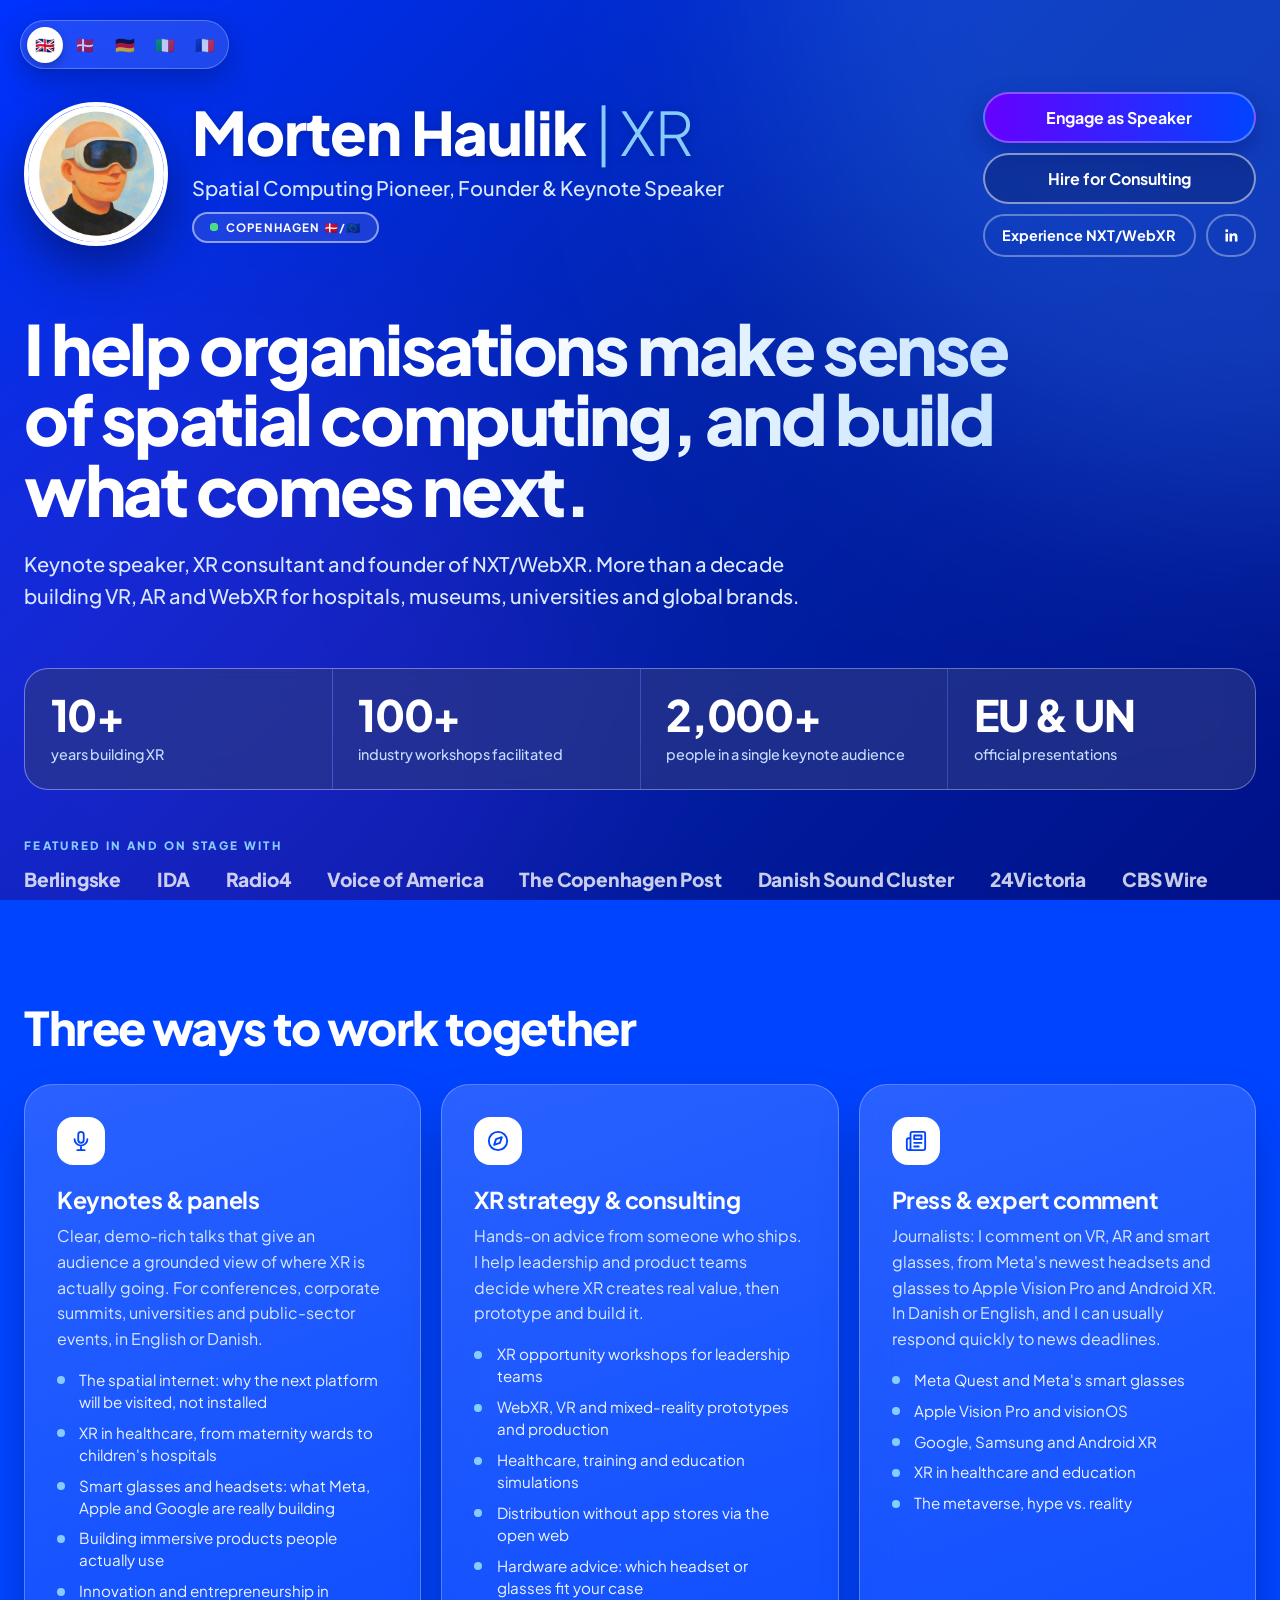
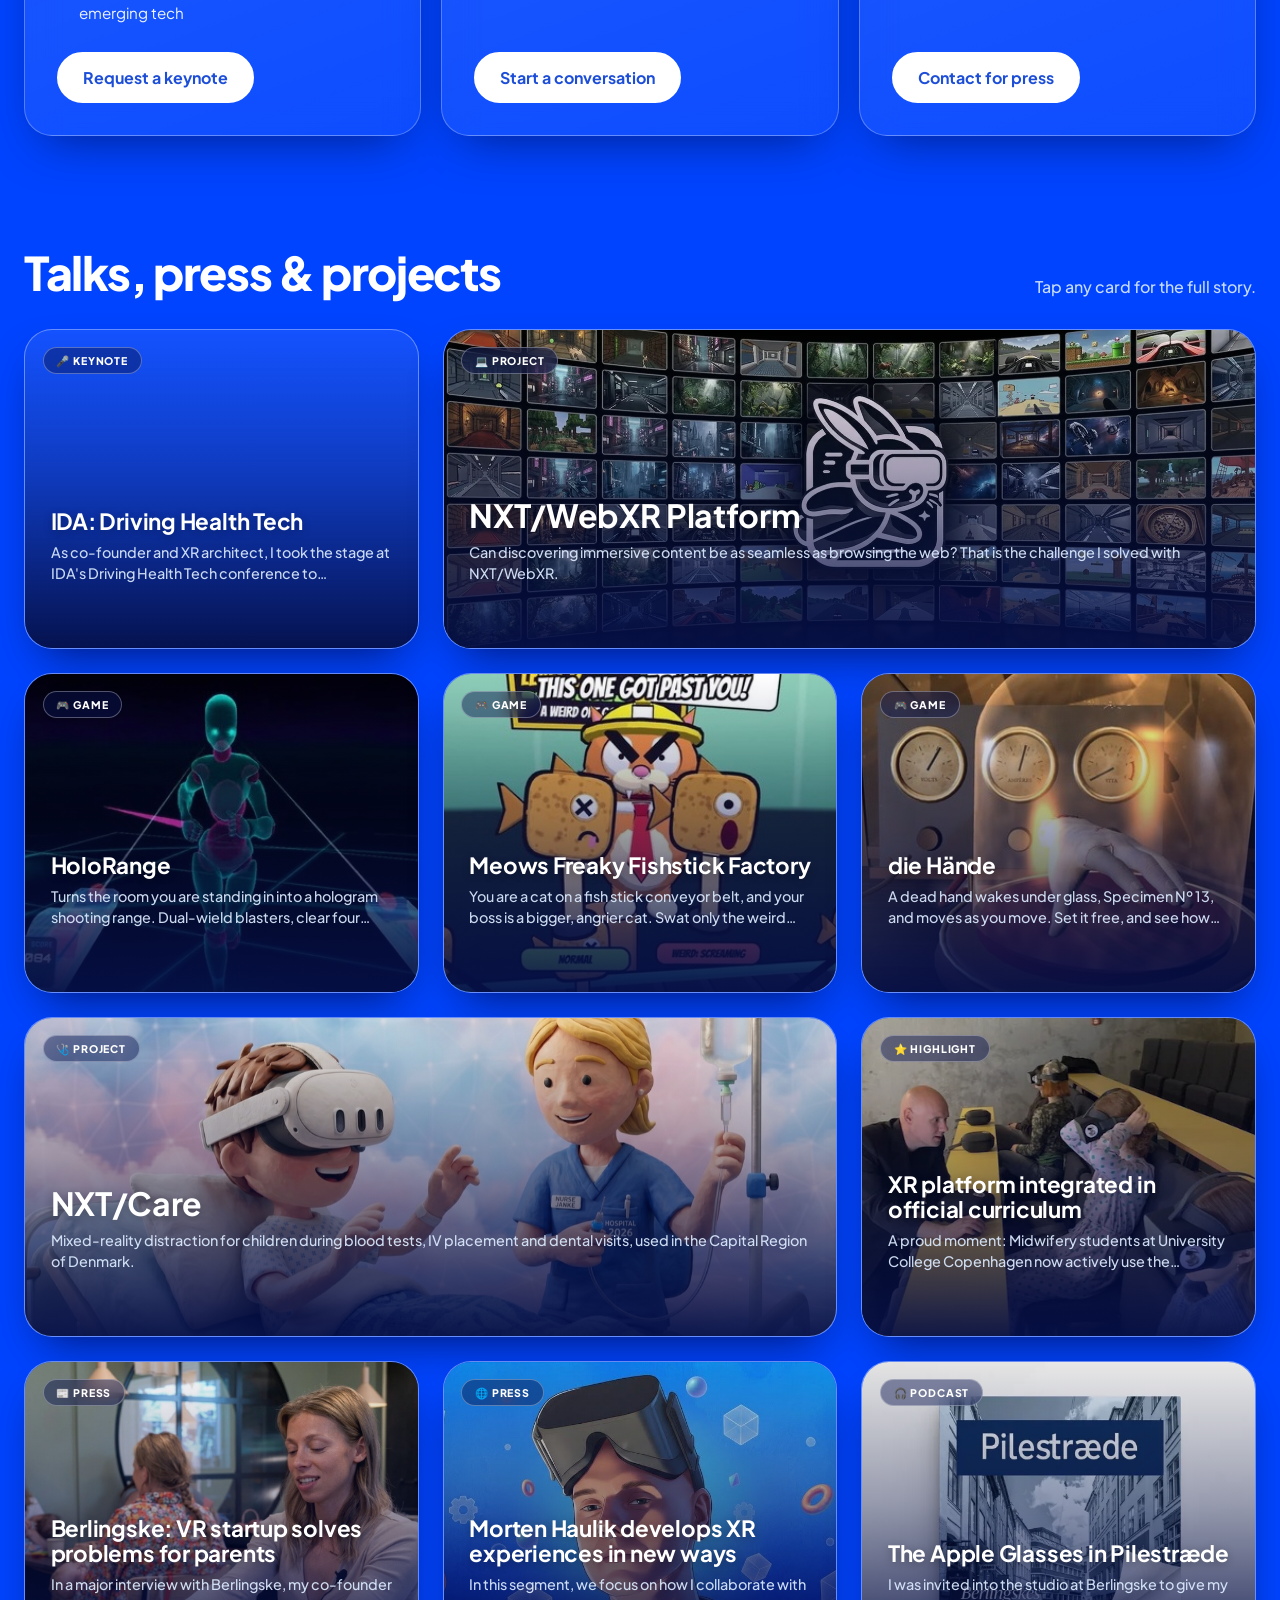
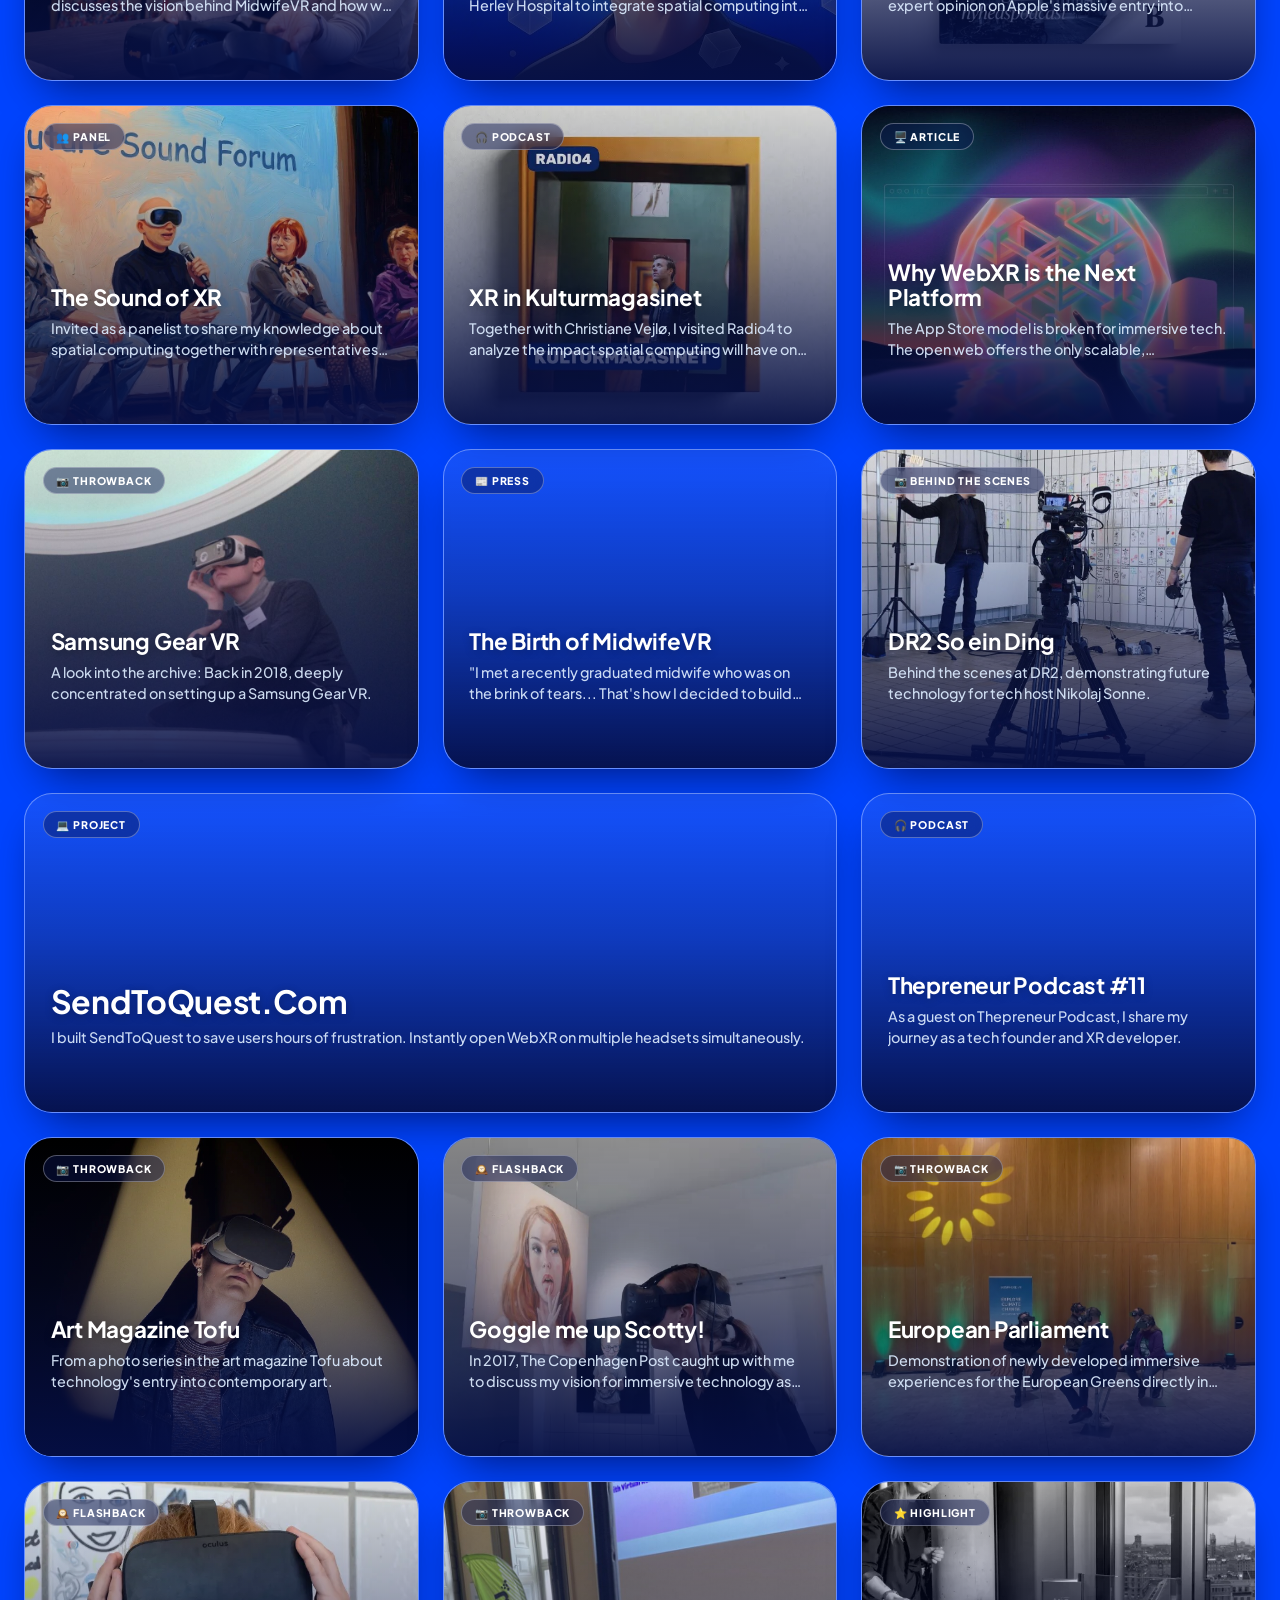
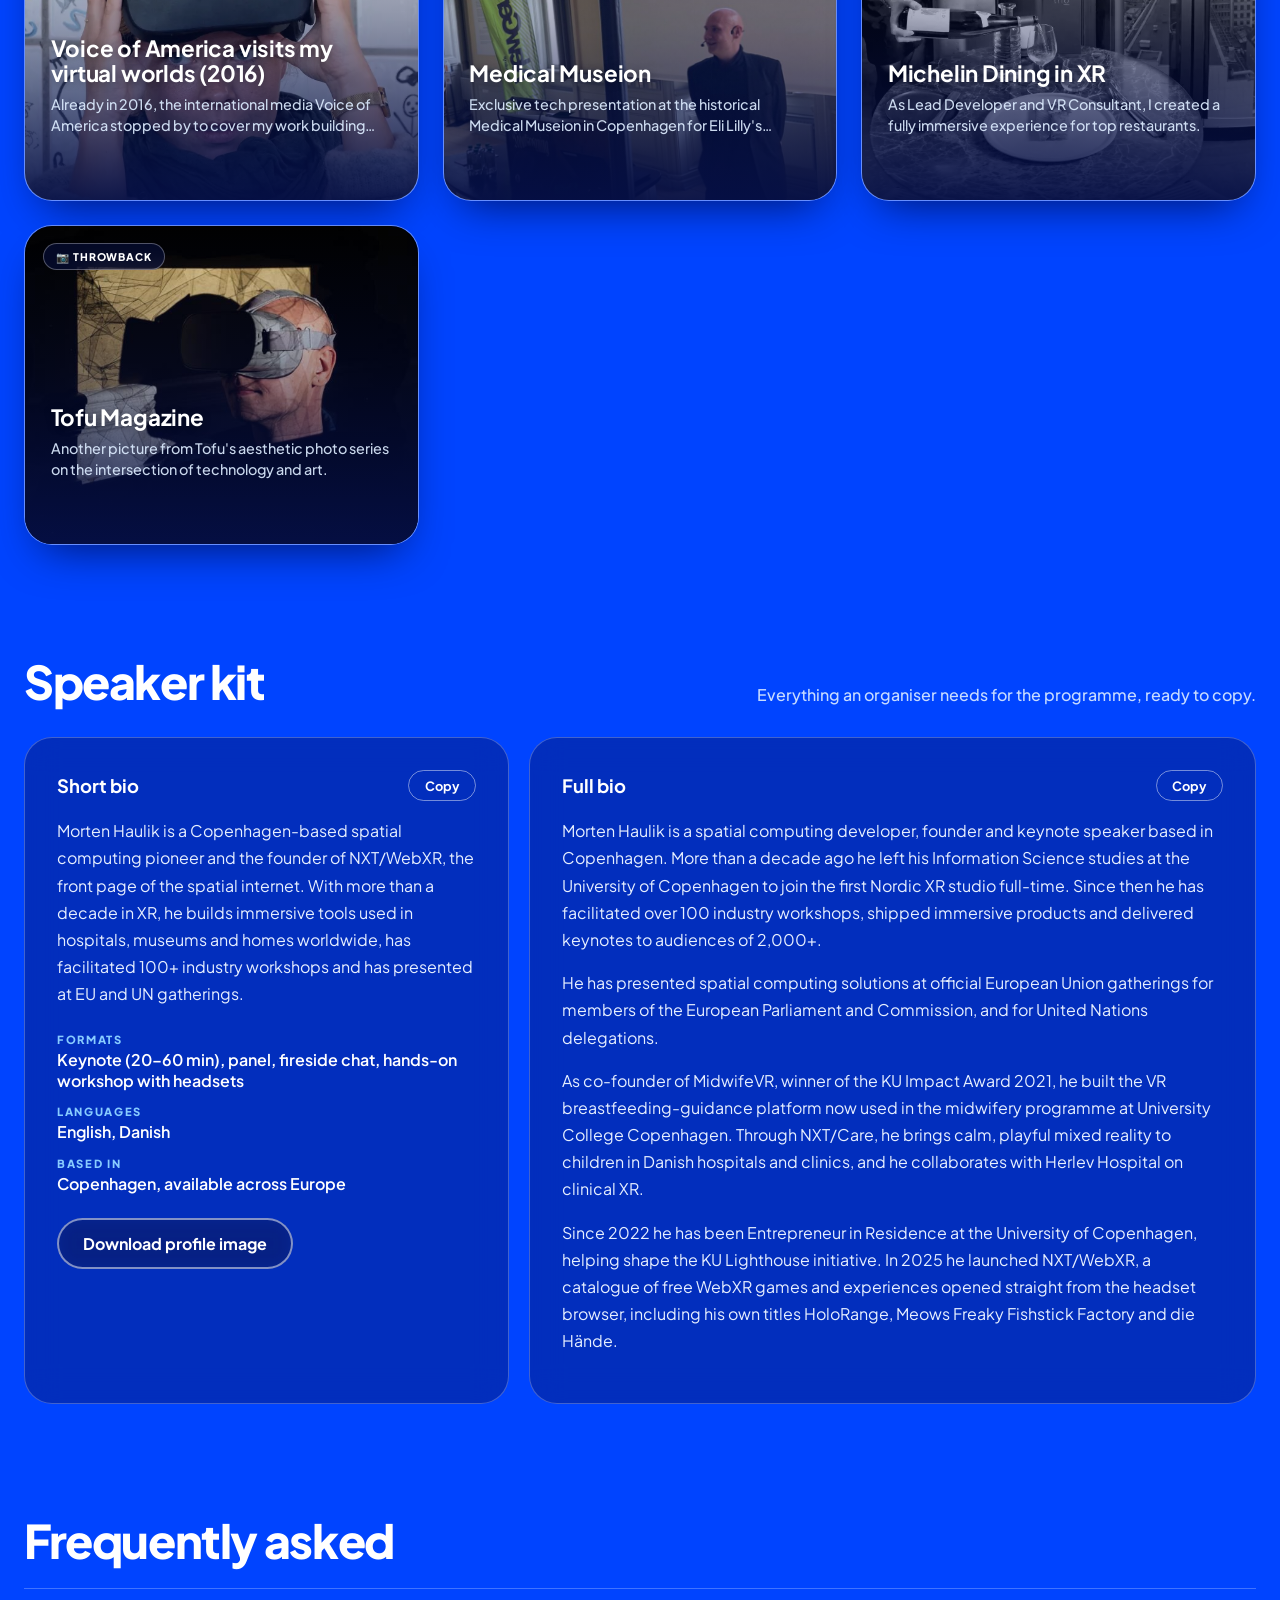
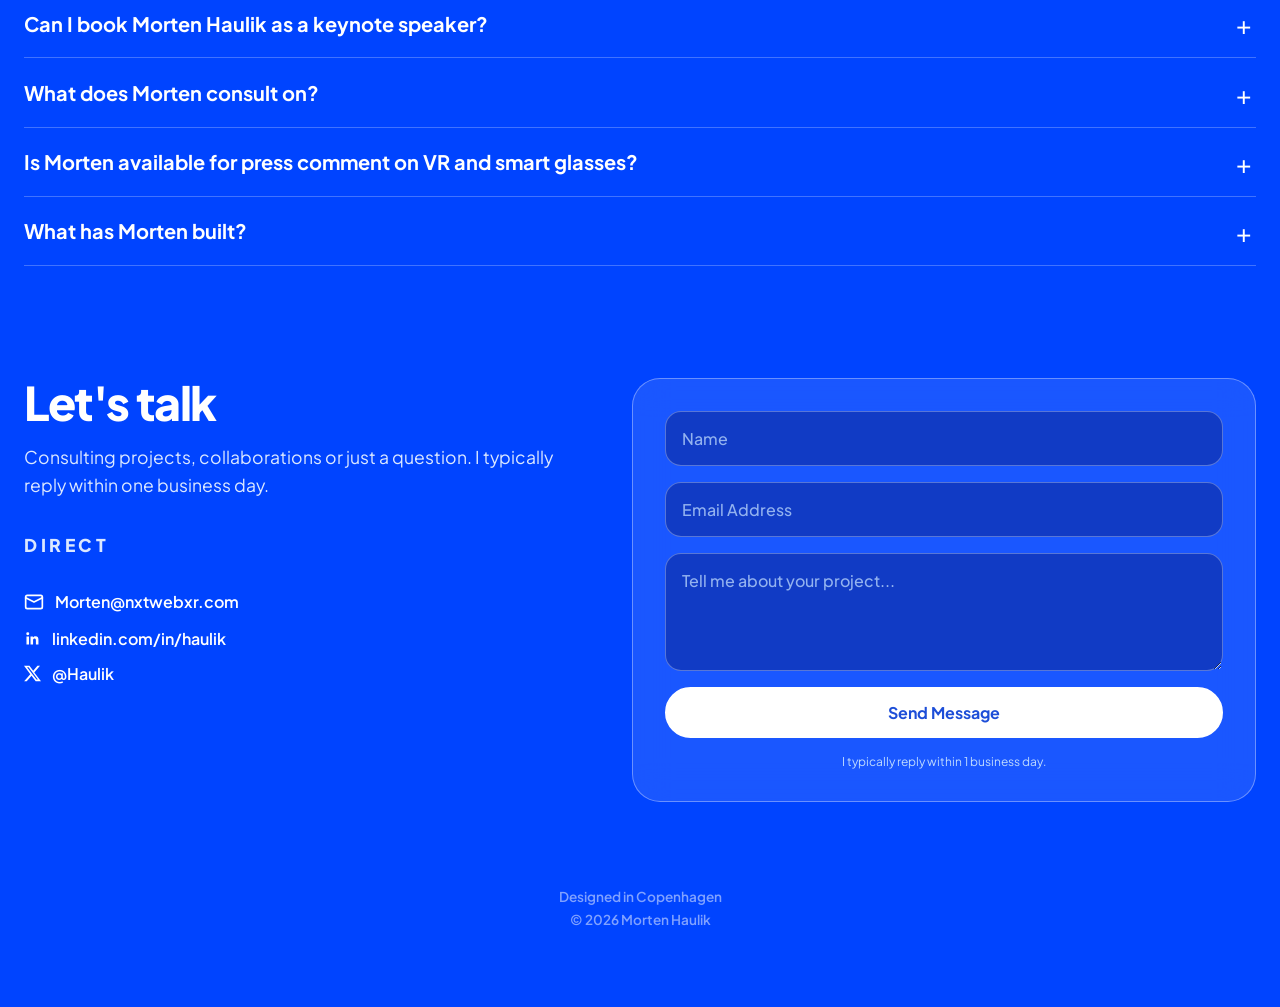
==== commit 4ba87bf1: "Redesign + per-language static pages, new projects, press/speaker sections - Replace the long bio bl" ====
--- a/index.html
+++ b/index.html
@@ -3,30 +3,29 @@
 <head>
 <meta charset="UTF-8">
 <meta name="viewport" content="width=device-width, initial-scale=1.0">
+<!-- Generated by build.js from data.js. Edit data.js, then run: node build.js -->
 <title>Morten Haulik | Spatial Computing Keynote Speaker &amp; XR Consultant</title>
-<meta name="description" content="Copenhagen-based spatial computing pioneer and founder of NXT/WebXR. Book keynotes on XR, VR and the spatial internet, or hire XR strategy and WebXR consulting.">
+<meta name="description" content="Copenhagen-based XR expert and founder of NXT/WebXR. Book keynotes on VR, AR, smart glasses and the spatial internet, hire XR strategy and WebXR consulting, or request press comment.">
 <meta name="author" content="Morten Haulik">
 <meta name="robots" content="index, follow, max-image-preview:large, max-snippet:-1">
+<meta name="theme-color" content="#0033FF">
 <link rel="canonical" href="https://www.mortenhaulik.com/">
-
-<!-- Language alternates (main.js points canonical at the active ?lang= URL so these stay self-consistent) -->
 <link rel="alternate" hreflang="en" href="https://www.mortenhaulik.com/">
-<link rel="alternate" hreflang="da" href="https://www.mortenhaulik.com/?lang=da">
-<link rel="alternate" hreflang="de" href="https://www.mortenhaulik.com/?lang=de">
-<link rel="alternate" hreflang="it" href="https://www.mortenhaulik.com/?lang=it">
-<link rel="alternate" hreflang="fr" href="https://www.mortenhaulik.com/?lang=fr">
+<link rel="alternate" hreflang="da" href="https://www.mortenhaulik.com/da/">
+<link rel="alternate" hreflang="de" href="https://www.mortenhaulik.com/de/">
+<link rel="alternate" hreflang="it" href="https://www.mortenhaulik.com/it/">
+<link rel="alternate" hreflang="fr" href="https://www.mortenhaulik.com/fr/">
 <link rel="alternate" hreflang="x-default" href="https://www.mortenhaulik.com/">
 
-<!-- Open Graph / social link previews -->
 <meta property="og:type" content="profile">
 <meta property="og:site_name" content="Morten Haulik">
 <meta property="og:title" content="Morten Haulik | Spatial Computing Keynote Speaker &amp; XR Consultant">
-<meta property="og:description" content="Founder of NXT/WebXR. Keynotes on XR, VR and the spatial internet for conferences and corporate events, plus hands-on XR strategy and WebXR consulting across Europe.">
+<meta property="og:description" content="Copenhagen-based XR expert and founder of NXT/WebXR. Book keynotes on VR, AR, smart glasses and the spatial internet, hire XR strategy and WebXR consulting, or request press comment.">
 <meta property="og:url" content="https://www.mortenhaulik.com/">
-<meta property="og:image" content="https://www.mortenhaulik.com/pjp.jpg">
-<meta property="og:image:width" content="400">
-<meta property="og:image:height" content="400">
-<meta property="og:image:alt" content="Portrait of Morten Haulik, spatial computing keynote speaker">
+<meta property="og:image" content="https://www.mortenhaulik.com/og-image.jpg">
+<meta property="og:image:width" content="1200">
+<meta property="og:image:height" content="630">
+<meta property="og:image:alt" content="Morten Haulik, spatial computing keynote speaker and XR consultant">
 <meta property="profile:first_name" content="Morten">
 <meta property="profile:last_name" content="Haulik">
 <meta property="og:locale" content="en_US">
@@ -34,417 +33,842 @@
 <meta property="og:locale:alternate" content="de_DE">
 <meta property="og:locale:alternate" content="it_IT">
 <meta property="og:locale:alternate" content="fr_FR">
-<!-- Square portrait, so "summary" (not summary_large_image, which would crop it) -->
-<meta name="twitter:card" content="summary">
+<meta name="twitter:card" content="summary_large_image">
 <meta name="twitter:site" content="@Haulik">
 <meta name="twitter:creator" content="@Haulik">
 <meta name="twitter:title" content="Morten Haulik | Spatial Computing Keynote Speaker &amp; XR Consultant">
-<meta name="twitter:description" content="Founder of NXT/WebXR. Keynotes on XR, VR and the spatial internet, plus XR strategy and WebXR consulting from Copenhagen.">
-<meta name="twitter:image" content="https://www.mortenhaulik.com/pjp.jpg">
-<meta name="twitter:image:alt" content="Portrait of Morten Haulik">
+<meta name="twitter:description" content="Copenhagen-based XR expert and founder of NXT/WebXR. Book keynotes on VR, AR, smart glasses and the spatial internet, hire XR strategy and WebXR consulting, or request press comment.">
+<meta name="twitter:image" content="https://www.mortenhaulik.com/og-image.jpg">
+<meta name="twitter:image:alt" content="Morten Haulik, spatial computing keynote speaker and XR consultant">
 
 <link rel="icon" href="data:image/svg+xml,<svg xmlns='http://www.w3.org/2000/svg' viewBox='0 0 100 100'><text y='.9em' font-size='90'>🥽</text></svg>">
-
 <link rel="preconnect" href="https://fonts.googleapis.com">
 <link rel="preconnect" href="https://fonts.gstatic.com" crossorigin>
 <link href="https://fonts.googleapis.com/css2?family=Permanent+Marker&family=Plus+Jakarta+Sans:wght@300;400;500;600;700;800&display=swap" rel="stylesheet">
-<link rel="preload" as="image" href="pjp.jpg">
-<link rel="stylesheet" href="style.css">
-
+<link rel="preload" as="image" href="/pjp.jpg">
+<link rel="stylesheet" href="/style.css?v=0c35b2c9">
 <script type="application/ld+json">
 {
-  "@context": "https://schema.org",
-  "@graph": [
-    {
-      "@type": "WebSite",
-      "@id": "https://www.mortenhaulik.com/#website",
-      "url": "https://www.mortenhaulik.com/",
-      "name": "Morten Haulik",
-      "description": "Morten Haulik, spatial computing keynote speaker and XR consultant based in Copenhagen.",
-      "publisher": {"@id": "https://www.mortenhaulik.com/#person"},
-      "inLanguage": ["en","da","de","it","fr"]
-    },
-    {
-      "@type": "ProfilePage",
-      "@id": "https://www.mortenhaulik.com/#profilepage",
-      "url": "https://www.mortenhaulik.com/",
-      "name": "Morten Haulik | Spatial Computing Keynote Speaker & XR Consultant",
-      "isPartOf": {"@id": "https://www.mortenhaulik.com/#website"},
-      "mainEntity": {"@id": "https://www.mortenhaulik.com/#person"},
-      "primaryImageOfPage": "https://www.mortenhaulik.com/pjp.jpg",
-      "dateModified": "2026-11-09",
-      "inLanguage": "en"
-    },
-    {
-      "@type": "Person",
-      "@id": "https://www.mortenhaulik.com/#person",
-      "name": "Morten Haulik",
-      "givenName": "Morten",
-      "familyName": "Haulik",
-      "jobTitle": ["Spatial Computing Keynote Speaker", "XR Consultant", "Founder of NXT/WebXR"],
-      "url": "https://www.mortenhaulik.com/",
-      "image": {"@type": "ImageObject", "url": "https://www.mortenhaulik.com/pjp.jpg", "width": 400, "height": 400},
-      "email": "mailto:Morten@nxtwebxr.com",
-      "sameAs": ["https://www.linkedin.com/in/haulik", "https://x.com/Haulik"],
-      "address": {"@type": "PostalAddress", "addressLocality": "Copenhagen", "addressCountry": "DK"},
-      "workLocation": {"@type": "Place", "name": "Copenhagen, Denmark"},
-      "knowsLanguage": ["da", "en"],
-      "alumniOf": {"@type": "CollegeOrUniversity", "name": "University of Copenhagen", "url": "https://www.ku.dk/"},
-      "affiliation": {"@type": "Organization", "name": "KU Lighthouse, University of Copenhagen", "url": "https://lighthouse.ku.dk/"},
-      "hasOccupation": [
-        {"@type": "Occupation", "name": "Keynote Speaker", "description": "Keynotes, panels and workshops on spatial computing, XR, VR, WebXR and immersive health tech."},
-        {"@type": "Occupation", "name": "XR Consultant", "description": "XR strategy, WebXR development and immersive product advisory for companies, hospitals and cultural institutions."},
-        {"@type": "Occupation", "name": "Entrepreneur in Residence", "description": "Entrepreneur in Residence at the University of Copenhagen (KU Lighthouse) since 2022."}
-      ],
-      "founder": [{"@id": "https://www.nxtwebxr.com/#organization"}],
-      "description": "Award-winning spatial computing developer, founder of NXT/WebXR and keynote speaker based in Copenhagen. Over a decade in XR, 100+ industry workshops facilitated, keynotes for audiences of 2,000+, and presentations at European Union and United Nations gatherings. Builds WebXR and immersive applications used in hospitals, museums and homes worldwide.",
-      "knowsAbout": ["Spatial Computing","Extended Reality (XR)","Virtual Reality","Augmented Reality","Mixed Reality","WebXR","Spatial Internet","Immersive Technology","XR Strategy","XR Consulting","Healthcare XR","VR Training","XR Content Creation","360 Video","Spatial Audio","Apple Vision Pro","Meta Quest","Startups and Entrepreneurship"],
-      "subjectOf": [
-        {"@type": "Article", "name": "Morten Haulik develops XR experiences in new ways", "publisher": {"@type": "Organization", "name": "24Victoria"}, "url": "https://24victoria.dk/artificial-and-intelligence-deep-tech/udvikler-xr-oplevelser-morten-haulik"},
-        {"@type": "Article", "name": "VR startup solves problems for new parents (MidwifeVR)", "publisher": {"@type": "Organization", "name": "Berlingske"}, "url": "https://www.berlingske.dk/indland/stort-problem-blandt-nybagte-foraeldre-kan-afhjaelpes-startup-kommer-med-loesning"},
-        {"@type": "Article", "name": "Goggle me up, Scotty", "publisher": {"@type": "Organization", "name": "The Copenhagen Post"}, "url": "https://cphpost.dk/2017-07-02/news/goggle-me-up-scotty-this-is-the-final-frontier/"},
-        {"@type": "Article", "name": "A visit to the virtual world", "publisher": {"@type": "Organization", "name": "Voice of America"}, "url": "https://learningenglish.voanews.com/amp/a-visit-to-the-virtual-world/3618990.html"},
-        {"@type": "PodcastEpisode", "name": "Æblebrillen i Pilestræde (Apple Vision Pro analysis)", "partOfSeries": {"@type": "PodcastSeries", "name": "Pilestræde (Berlingske)"}, "url": "https://goodpods.com/podcasts/pilestræde-241749/æblebrillen-31650444"},
-        {"@type": "CreativeWork", "genre": "Keynote", "name": "Virtual Reality og Amning: MidwifeVR keynote at IDA Driving Health Tech", "url": "https://videos.ida.dk/media/Virtual+Reality+og+Amning%3A+En+innovativ+tilgang+med+MidwifeVR++Morten+Haulik%2C+Co-founder+og+VR+ekspert+og+Sofie+Bonde+Alsen%2C+jordemoder+og+Digital+Designer/1_bb9dwkxp"}
-      ]
-    },
-    {
-      "@type": "Organization",
-      "@id": "https://www.nxtwebxr.com/#organization",
-      "name": "NXT/WebXR",
-      "url": "https://www.nxtwebxr.com/",
-      "foundingDate": "2025",
-      "founder": {"@id": "https://www.mortenhaulik.com/#person"},
-      "description": "The front page of the spatial internet: a discovery platform for WebXR experiences and games, opened straight from a headset browser."
-    },
-    {
-      "@type": "Service",
-      "@id": "https://www.mortenhaulik.com/#keynotes",
-      "name": "Keynote Speaking on Spatial Computing & XR",
-      "serviceType": "Keynote speaker",
-      "provider": {"@id": "https://www.mortenhaulik.com/#person"},
-      "areaServed": [{"@type": "Place", "name": "Europe"}, {"@type": "Place", "name": "Worldwide"}],
-      "audience": {"@type": "BusinessAudience", "audienceType": "Conference organizers, corporate summits, universities and public-sector events"},
-      "availableLanguage": ["en", "da"],
-      "description": "Keynotes, panels and private workshops on spatial computing, XR/VR, the spatial internet, Apple Vision Pro and Meta Quest, and immersive technology in healthcare. Audiences from small workshops to 2,000+.",
-      "potentialAction": {"@type": "ReserveAction", "name": "Request a keynote", "target": "https://www.mortenhaulik.com/#booking"}
-    },
-    {
-      "@type": "Service",
-      "@id": "https://www.mortenhaulik.com/#consulting",
-      "name": "XR Strategy & WebXR Consulting",
-      "serviceType": "XR consulting",
-      "provider": {"@id": "https://www.mortenhaulik.com/#person"},
-      "areaServed": {"@type": "Place", "name": "Europe"},
-      "audience": {"@type": "BusinessAudience", "audienceType": "Companies, hospitals, museums and cultural institutions"},
-      "description": "Advisory and hands-on development for immersive products: XR strategy, WebXR and VR application development, healthcare XR, and XR content creation including 360 video.",
-      "potentialAction": {"@type": "CommunicateAction", "name": "Start a consulting inquiry", "target": "https://www.mortenhaulik.com/#contact"}
-    },
-    {
-      "@type": "SoftwareApplication",
-      "name": "SendToQuest",
-      "applicationCategory": "UtilitiesApplication",
-      "operatingSystem": "Web",
-      "author": {"@id": "https://www.mortenhaulik.com/#person"},
-      "description": "A utility for spatial users to instantly open WebXR links on multiple headsets simultaneously.",
-      "url": "https://sendtoquest.com"
+ "@context": "https://schema.org",
+ "@graph": [
+  {
+   "@type": "WebSite",
+   "@id": "https://www.mortenhaulik.com/#website",
+   "url": "https://www.mortenhaulik.com/",
+   "name": "Morten Haulik",
+   "publisher": {
+    "@id": "https://www.mortenhaulik.com/#person"
+   },
+   "inLanguage": [
+    "en",
+    "da",
+    "de",
+    "it",
+    "fr"
+   ]
+  },
+  {
+   "@type": "ProfilePage",
+   "@id": "https://www.mortenhaulik.com/#profilepage",
+   "url": "https://www.mortenhaulik.com/",
+   "name": "Morten Haulik | Spatial Computing Keynote Speaker & XR Consultant",
+   "description": "Copenhagen-based XR expert and founder of NXT/WebXR. Book keynotes on VR, AR, smart glasses and the spatial internet, hire XR strategy and WebXR consulting, or request press comment.",
+   "isPartOf": {
+    "@id": "https://www.mortenhaulik.com/#website"
+   },
+   "mainEntity": {
+    "@id": "https://www.mortenhaulik.com/#person"
+   },
+   "primaryImageOfPage": "https://www.mortenhaulik.com/og-image.jpg",
+   "dateModified": "2026-11-09",
+   "inLanguage": "en"
+  },
+  {
+   "@type": "Person",
+   "@id": "https://www.mortenhaulik.com/#person",
+   "name": "Morten Haulik",
+   "givenName": "Morten",
+   "familyName": "Haulik",
+   "jobTitle": [
+    "Spatial Computing Keynote Speaker",
+    "XR Consultant",
+    "Founder of NXT/WebXR"
+   ],
+   "url": "https://www.mortenhaulik.com/",
+   "image": "https://www.mortenhaulik.com/pjp.jpg",
+   "email": "mailto:Morten@nxtwebxr.com",
+   "sameAs": [
+    "https://www.linkedin.com/in/haulik",
+    "https://x.com/Haulik"
+   ],
+   "address": {
+    "@type": "PostalAddress",
+    "addressLocality": "Copenhagen",
+    "addressCountry": "DK"
+   },
+   "knowsLanguage": [
+    "da",
+    "en"
+   ],
+   "alumniOf": {
+    "@type": "CollegeOrUniversity",
+    "name": "University of Copenhagen",
+    "url": "https://www.ku.dk/"
+   },
+   "affiliation": {
+    "@type": "Organization",
+    "name": "KU Lighthouse, University of Copenhagen",
+    "url": "https://lighthouse.ku.dk/"
+   },
+   "award": "KU Impact Award 2021 (MidwifeVR)",
+   "founder": [
+    {
+     "@id": "https://www.nxtwebxr.com/#organization"
     }
-  ]
+   ],
+   "description": "Morten Haulik is a Copenhagen-based spatial computing pioneer and the founder of NXT/WebXR, the front page of the spatial internet. With more than a decade in XR, he builds immersive tools used in hospitals, museums and homes worldwide, has facilitated 100+ industry workshops and has presented at EU and UN gatherings.",
+   "knowsAbout": [
+    "Spatial Computing",
+    "Extended Reality (XR)",
+    "Virtual Reality",
+    "Augmented Reality",
+    "Mixed Reality",
+    "Smart Glasses",
+    "WebXR",
+    "Spatial Internet",
+    "XR Strategy",
+    "Healthcare XR",
+    "VR Training",
+    "Apple Vision Pro",
+    "Meta Quest",
+    "Meta smart glasses",
+    "Android XR",
+    "Hand tracking",
+    "Game development"
+   ],
+   "contactPoint": [
+    {
+     "@type": "ContactPoint",
+     "contactType": "speaking inquiries",
+     "email": "Morten@nxtwebxr.com",
+     "url": "https://www.mortenhaulik.com/#booking",
+     "availableLanguage": [
+      "English",
+      "Danish"
+     ]
+    },
+    {
+     "@type": "ContactPoint",
+     "contactType": "consulting",
+     "email": "Morten@nxtwebxr.com",
+     "url": "https://www.mortenhaulik.com/#contact",
+     "availableLanguage": [
+      "English",
+      "Danish"
+     ]
+    },
+    {
+     "@type": "ContactPoint",
+     "contactType": "press",
+     "email": "Morten@nxtwebxr.com",
+     "availableLanguage": [
+      "English",
+      "Danish"
+     ]
+    }
+   ],
+   "subjectOf": [
+    {
+     "@type": "CreativeWork",
+     "name": "Morten Haulik in Berlingske",
+     "url": "https://www.berlingske.dk/indland/stort-problem-blandt-nybagte-foraeldre-kan-afhjaelpes-startup-kommer-med-loesning"
+    },
+    {
+     "@type": "CreativeWork",
+     "name": "Morten Haulik in IDA",
+     "url": "https://videos.ida.dk/media/Virtual+Reality+og+Amning%3A+En+innovativ+tilgang+med+MidwifeVR++Morten+Haulik%2C+Co-founder+og+VR+ekspert+og+Sofie+Bonde+Alsen%2C+jordemoder+og+Digital+Designer/1_bb9dwkxp"
+    },
+    {
+     "@type": "CreativeWork",
+     "name": "Morten Haulik in Radio4",
+     "url": "https://radio4.dk/podcasts/kraes/rolf-s-rensen-elsker-ny-dokumentar-om-tour-de-fran"
+    },
+    {
+     "@type": "CreativeWork",
+     "name": "Morten Haulik in Voice of America",
+     "url": "https://learningenglish.voanews.com/amp/a-visit-to-the-virtual-world/3618990.html"
+    },
+    {
+     "@type": "CreativeWork",
+     "name": "Morten Haulik in The Copenhagen Post",
+     "url": "https://cphpost.dk/2017-07-02/news/goggle-me-up-scotty-this-is-the-final-frontier/"
+    },
+    {
+     "@type": "CreativeWork",
+     "name": "Morten Haulik in Danish Sound Cluster",
+     "url": "https://danishsoundcluster.dk/the-future-sound-forum/"
+    },
+    {
+     "@type": "CreativeWork",
+     "name": "Morten Haulik in 24Victoria",
+     "url": "https://24victoria.dk/artificial-and-intelligence-deep-tech/udvikler-xr-oplevelser-morten-haulik"
+    },
+    {
+     "@type": "CreativeWork",
+     "name": "Morten Haulik in CBS Wire",
+     "url": "https://cbswire.dk/healthy-glove-gaming-misoballs-and-a-virtual-midwife/"
+    }
+   ]
+  },
+  {
+   "@type": "Organization",
+   "@id": "https://www.nxtwebxr.com/#organization",
+   "name": "NXT/WebXR",
+   "url": "https://www.nxtwebxr.com/",
+   "foundingDate": "2025",
+   "founder": {
+    "@id": "https://www.mortenhaulik.com/#person"
+   },
+   "description": "A catalogue of free WebXR games and experiences, opened straight from the headset browser."
+  },
+  {
+   "@type": "Service",
+   "@id": "https://www.mortenhaulik.com/#keynotes",
+   "name": "Keynote speaking on spatial computing, XR and smart glasses",
+   "serviceType": "Keynote speaker",
+   "provider": {
+    "@id": "https://www.mortenhaulik.com/#person"
+   },
+   "areaServed": "Europe",
+   "audience": {
+    "@type": "BusinessAudience",
+    "audienceType": "Conference organisers, corporate events, universities, public sector"
+   },
+   "availableLanguage": [
+    "English",
+    "Danish"
+   ],
+   "description": "Clear, demo-rich talks that give an audience a grounded view of where XR is actually going. For conferences, corporate summits, universities and public-sector events, in English or Danish.",
+   "hasOfferCatalog": {
+    "@type": "OfferCatalog",
+    "name": "Keynote topics",
+    "itemListElement": [
+     {
+      "@type": "Offer",
+      "itemOffered": {
+       "@type": "Service",
+       "name": "The spatial internet: why the next platform will be visited, not installed"
+      }
+     },
+     {
+      "@type": "Offer",
+      "itemOffered": {
+       "@type": "Service",
+       "name": "XR in healthcare, from maternity wards to children's hospitals"
+      }
+     },
+     {
+      "@type": "Offer",
+      "itemOffered": {
+       "@type": "Service",
+       "name": "Smart glasses and headsets: what Meta, Apple and Google are really building"
+      }
+     },
+     {
+      "@type": "Offer",
+      "itemOffered": {
+       "@type": "Service",
+       "name": "Building immersive products people actually use"
+      }
+     },
+     {
+      "@type": "Offer",
+      "itemOffered": {
+       "@type": "Service",
+       "name": "Innovation and entrepreneurship in emerging tech"
+      }
+     }
+    ]
+   },
+   "potentialAction": {
+    "@type": "ReserveAction",
+    "target": "https://www.mortenhaulik.com/#booking"
+   }
+  },
+  {
+   "@type": "Service",
+   "@id": "https://www.mortenhaulik.com/#consulting",
+   "name": "XR strategy and WebXR consulting",
+   "serviceType": "XR consulting",
+   "provider": {
+    "@id": "https://www.mortenhaulik.com/#person"
+   },
+   "areaServed": "Europe",
+   "description": "Hands-on advice from someone who ships. I help leadership and product teams decide where XR creates real value, then prototype and build it.",
+   "hasOfferCatalog": {
+    "@type": "OfferCatalog",
+    "name": "Consulting services",
+    "itemListElement": [
+     {
+      "@type": "Offer",
+      "itemOffered": {
+       "@type": "Service",
+       "name": "XR opportunity workshops for leadership teams"
+      }
+     },
+     {
+      "@type": "Offer",
+      "itemOffered": {
+       "@type": "Service",
+       "name": "WebXR, VR and mixed-reality prototypes and production"
+      }
+     },
+     {
+      "@type": "Offer",
+      "itemOffered": {
+       "@type": "Service",
+       "name": "Healthcare, training and education simulations"
+      }
+     },
+     {
+      "@type": "Offer",
+      "itemOffered": {
+       "@type": "Service",
+       "name": "Distribution without app stores via the open web"
+      }
+     },
+     {
+      "@type": "Offer",
+      "itemOffered": {
+       "@type": "Service",
+       "name": "Hardware advice: which headset or glasses fit your case"
+      }
+     }
+    ]
+   },
+   "potentialAction": {
+    "@type": "CommunicateAction",
+    "target": "https://www.mortenhaulik.com/#contact"
+   }
+  },
+  {
+   "@type": "VideoGame",
+   "name": "HoloRange",
+   "url": "https://www.nxtwebxr.com/holorange/",
+   "description": "Turns the room you are standing in into a hologram shooting range. Dual-wield blasters, clear four stages, then face the Colossus.",
+   "image": "https://www.mortenhaulik.com/game-holorange.jpg",
+   "genre": [
+    "Shooter",
+    "Mixed reality"
+   ],
+   "gamePlatform": [
+    "WebXR",
+    "Meta Quest Browser",
+    "Pico Browser"
+   ],
+   "isAccessibleForFree": true,
+   "author": {
+    "@id": "https://www.mortenhaulik.com/#person"
+   },
+   "publisher": {
+    "@id": "https://www.nxtwebxr.com/#organization"
+   }
+  },
+  {
+   "@type": "VideoGame",
+   "name": "Meows Freaky Fishstick Factory",
+   "url": "https://www.nxtwebxr.com/fishstickfactory/",
+   "description": "You are a cat on a fish stick conveyor belt, and your boss is a bigger, angrier cat. Swat only the weird ones.",
+   "image": "https://www.mortenhaulik.com/game-fishstick.jpg",
+   "genre": [
+    "Arcade",
+    "Mixed reality"
+   ],
+   "gamePlatform": [
+    "WebXR",
+    "Meta Quest Browser",
+    "Pico Browser"
+   ],
+   "isAccessibleForFree": true,
+   "author": {
+    "@id": "https://www.mortenhaulik.com/#person"
+   },
+   "publisher": {
+    "@id": "https://www.nxtwebxr.com/#organization"
+   }
+  },
+  {
+   "@type": "VideoGame",
+   "name": "die Hände",
+   "url": "https://www.nxtwebxr.com/diehaende/",
+   "description": "A dead hand wakes under glass, Specimen Nº 13, and moves as you move. Set it free, and see how long it keeps obeying.",
+   "image": "https://www.mortenhaulik.com/game-diehaende.jpg",
+   "genre": [
+    "Horror",
+    "Mixed reality"
+   ],
+   "gamePlatform": [
+    "WebXR",
+    "Meta Quest Browser",
+    "Pico Browser"
+   ],
+   "isAccessibleForFree": true,
+   "author": {
+    "@id": "https://www.mortenhaulik.com/#person"
+   },
+   "publisher": {
+    "@id": "https://www.nxtwebxr.com/#organization"
+   }
+  },
+  {
+   "@type": "FAQPage",
+   "@id": "https://www.mortenhaulik.com/#faq",
+   "inLanguage": "en",
+   "mainEntity": [
+    {
+     "@type": "Question",
+     "name": "Can I book Morten Haulik as a keynote speaker?",
+     "acceptedAnswer": {
+      "@type": "Answer",
+      "text": "Yes. Morten gives keynotes, panels and workshops on spatial computing, XR, VR and smart glasses for conferences, corporate events and universities across Europe, in English or Danish. Use the keynote form on this page or email Morten@nxtwebxr.com."
+     }
+    },
+    {
+     "@type": "Question",
+     "name": "What does Morten consult on?",
+     "acceptedAnswer": {
+      "@type": "Answer",
+      "text": "XR strategy, WebXR and VR/mixed-reality development, healthcare and training simulations, and choosing the right hardware. He works with companies, hospitals, museums and universities, from the first workshop to a shipped product."
+     }
+    },
+    {
+     "@type": "Question",
+     "name": "Is Morten available for press comment on VR and smart glasses?",
+     "acceptedAnswer": {
+      "@type": "Answer",
+      "text": "Yes. Journalists can reach him for expert comment on Meta Quest and Meta's smart glasses, Apple Vision Pro, Android XR and the wider XR industry, in Danish or English, at Morten@nxtwebxr.com."
+     }
+    },
+    {
+     "@type": "Question",
+     "name": "What has Morten built?",
+     "acceptedAnswer": {
+      "@type": "Answer",
+      "text": "NXT/WebXR, a catalogue of free WebXR games and experiences, with his own games HoloRange, Meows Freaky Fishstick Factory and die Hände; NXT/Care for children in hospitals and clinics; MidwifeVR, used in midwifery education at University College Copenhagen and winner of the KU Impact Award 2021; and the SendToQuest utility."
+     }
+    }
+   ]
+  }
+ ]
 }
 </script>
 </head>
 <body>
+<a class="skip" href="#main">Skip to content</a>
 <div class="bg" aria-hidden="true"></div>
 
-<!-- Language switcher -->
 <nav class="lang-nav" aria-label="Language">
-  <button data-lang="en" class="active" aria-label="English">🇬🇧</button>
-  <button data-lang="da" aria-label="Dansk">🇩🇰</button>
-  <button data-lang="de" aria-label="Deutsch">🇩🇪</button>
-  <button data-lang="it" aria-label="Italiano">🇮🇹</button>
-  <button data-lang="fr" aria-label="Français">🇫🇷</button>
+  <a href="/" hreflang="en" lang="en" data-lang="en" class="active" aria-current="page" aria-label="English">🇬🇧</a>
+  <a href="/da/" hreflang="da" lang="da" data-lang="da" aria-label="Dansk">🇩🇰</a>
+  <a href="/de/" hreflang="de" lang="de" data-lang="de" aria-label="Deutsch">🇩🇪</a>
+  <a href="/it/" hreflang="it" lang="it" data-lang="it" aria-label="Italiano">🇮🇹</a>
+  <a href="/fr/" hreflang="fr" lang="fr" data-lang="fr" aria-label="Français">🇫🇷</a>
 </nav>
 
 <header class="site-header">
   <div class="identity">
-    <div class="portrait"><img src="pjp.jpg" alt="Morten Haulik — Spatial Computing Pioneer and VR Consultant" width="144" height="144" fetchpriority="high"></div>
+    <div class="portrait"><img src="/pjp.jpg" alt="Morten Haulik" width="144" height="144" fetchpriority="high"></div>
     <div>
       <h1>Morten Haulik <span class="xr">| XR</span></h1>
-      <p class="role" data-t="role">Spatial Computing Pioneer, Founder &amp; Keynote Speaker</p>
+      <p class="role">Spatial Computing Pioneer, Founder &amp; Keynote Speaker</p>
       <p class="badge"><span class="dot"><span class="ping"></span><span class="core"></span></span> <span>Copenhagen 🇩🇰/🇪🇺</span></p>
     </div>
   </div>
   <div class="header-actions">
-    <a class="btn btn-glass" href="https://www.nxtwebxr.com" target="_blank" rel="noopener noreferrer" data-t="expNxt">Experience NXT/WebXR</a>
-    <button class="btn btn-primary" id="open-booking"><span data-t="engage">Engage as Speaker</span></button>
-    <a class="btn btn-glass" href="#contact"><span data-t="consult">Hire for Consulting</span></a>
-    <a class="btn btn-primary" href="https://www.linkedin.com/in/haulik" target="_blank" rel="noopener noreferrer" aria-label="LinkedIn"><span data-icon="linkedin"></span> LinkedIn</a>
+    <button class="btn btn-primary" type="button" data-open-booking>Engage as Speaker</button>
+    <a class="btn btn-glass" href="#contact">Hire for Consulting</a>
+    <div class="header-row">
+      <a class="btn btn-ghost" href="https://www.nxtwebxr.com" target="_blank" rel="noopener">Experience NXT/WebXR</a>
+      <a class="btn btn-ghost btn-icon" href="https://www.linkedin.com/in/haulik" target="_blank" rel="noopener" aria-label="LinkedIn"><svg width="17" height="17" viewBox="0 0 24 24" fill="currentColor" aria-hidden="true"><path d="M20.4 20.5h-3.6v-5.6c0-1.3 0-3-1.9-3s-2.1 1.4-2.1 2.9v5.7H9.2V9h3.4v1.6h.1c.5-.9 1.7-1.9 3.4-1.9 3.6 0 4.3 2.4 4.3 5.5v6.3ZM5.3 7.4a2.1 2.1 0 1 1 0-4.2 2.1 2.1 0 0 1 0 4.2ZM7.1 20.5H3.5V9h3.6v11.5Z"/></svg></a>
+    </div>
   </div>
 </header>
 
-<!-- Inline bio: every visitor sees this. Fully static = fully crawlable. -->
-<section class="bio card-surface" id="bio" aria-labelledby="bio-heading">
-  <h2 id="bio-heading" class="sr-only">About Morten Haulik</h2>
-  <div id="bio-body">
-    <p>I am an award-winning spatial computing developer, founder, and keynote speaker based in Copenhagen. Over a decade ago, I left my Information Science studies at the University of Copenhagen to join the first Nordic XR studio full-time. Since then, I have facilitated over 100 industry workshops, shipped high-impact immersive products, and delivered keynotes to audiences of 2,000+ people.</p>
-    <p>I have had the honor of presenting spatial computing solutions at official European Union gatherings for members of the European Parliament and Commission, as well as for United Nations delegations, demonstrating the real-world impact of immersive technology.</p>
-    <p>Over the past five years, I have engineered WebXR and immersive applications for leading global brands and cultural institutions. My software is used daily across the globe—transforming clinical workflows in hospitals, enhancing museum exhibits, and delivering seamless entertainment to users at home.</p>
-    <p>Since 2022, I have served as an Entrepreneur in Residence at the University of Copenhagen, helping shape the <a href="https://lighthouse.ku.dk/" target="_blank" rel="noopener">KU Lighthouse</a> initiative to support students and faculty in scaling new tech startups.</p>
-    <p>In 2025, I launched <a href="https://www.nxtwebxr.com" target="_blank" rel="noopener">NXT/WebXR</a>. Today, it stands as one of the world's most prominent spatial computing platforms, serving as the definitive gateway for daily users worldwide to explore the spatial internet.</p>
-  </div>
-</section>
-
-<main class="wrap">
-  <div class="grid" id="grid">
-    <!-- Portfolio cards: English pre-rendered from data.js so crawlers and AI
-         assistants (which mostly don't run JS) can read talks, press and projects.
-         main.js removes these .tile nodes and re-renders them in the visitor's language. -->
-    <article class="card tile card-surface">
-      <div class="media"><video data-src="Mortenhjemmeside.mp4" loop muted playsinline preload="none"></video></div>
-      <span class="tag">🎤 Keynote</span>
-      <div class="body">
-        <h3>IDA: Driving Health Tech</h3>
-        <p>As co-founder and XR architect, I took the stage at IDA's Driving Health Tech conference to demonstrate how MidwifeXR solves critical challenges on maternity wards.</p>
-        <a class="cta" href="https://videos.ida.dk/media/Virtual+Reality+og+Amning%3A+En+innovativ+tilgang+med+MidwifeVR++Morten+Haulik%2C+Co-founder+og+VR+ekspert+og+Sofie+Bonde+Alsen%2C+jordemoder+og+Digital+Designer/1_bb9dwkxp" target="_blank" rel="noopener">Source ↗</a>
+<main id="main">
+  <section class="hero section" aria-labelledby="hero-lead">
+    <h2 id="hero-lead" class="lead">I help organisations make sense of spatial computing, and build what comes next.</h2>
+    <p class="hero-sub">Keynote speaker, XR consultant and founder of NXT/WebXR. More than a decade building VR, AR and WebXR for hospitals, museums, universities and global brands.</p>
+    <dl class="stats">
+      <div><dt>10+</dt><dd>years building XR</dd></div>
+      <div><dt>100+</dt><dd>industry workshops facilitated</dd></div>
+      <div><dt>2,000+</dt><dd>people in a single keynote audience</dd></div>
+      <div><dt>EU &amp; UN</dt><dd>official presentations</dd></div>
+    </dl>
+  </section>
+
+  <section class="featured section" aria-label="Featured in and on stage with">
+    <p class="eyebrow-light">Featured in and on stage with</p>
+    <ul><li><a href="https://www.berlingske.dk/indland/stort-problem-blandt-nybagte-foraeldre-kan-afhjaelpes-startup-kommer-med-loesning" target="_blank" rel="noopener">Berlingske</a></li><li><a href="https://videos.ida.dk/media/Virtual+Reality+og+Amning%3A+En+innovativ+tilgang+med+MidwifeVR++Morten+Haulik%2C+Co-founder+og+VR+ekspert+og+Sofie+Bonde+Alsen%2C+jordemoder+og+Digital+Designer/1_bb9dwkxp" target="_blank" rel="noopener">IDA</a></li><li><a href="https://radio4.dk/podcasts/kraes/rolf-s-rensen-elsker-ny-dokumentar-om-tour-de-fran" target="_blank" rel="noopener">Radio4</a></li><li><a href="https://learningenglish.voanews.com/amp/a-visit-to-the-virtual-world/3618990.html" target="_blank" rel="noopener">Voice of America</a></li><li><a href="https://cphpost.dk/2017-07-02/news/goggle-me-up-scotty-this-is-the-final-frontier/" target="_blank" rel="noopener">The Copenhagen Post</a></li><li><a href="https://danishsoundcluster.dk/the-future-sound-forum/" target="_blank" rel="noopener">Danish Sound Cluster</a></li><li><a href="https://24victoria.dk/artificial-and-intelligence-deep-tech/udvikler-xr-oplevelser-morten-haulik" target="_blank" rel="noopener">24Victoria</a></li><li><a href="https://cbswire.dk/healthy-glove-gaming-misoballs-and-a-virtual-midwife/" target="_blank" rel="noopener">CBS Wire</a></li></ul>
+  </section>
+
+  <section class="services section" id="services" aria-labelledby="services-title">
+    <h2 id="services-title" class="section-title">Three ways to work together</h2>
+    <div class="service-grid">
+      <article class="service">
+        <span class="service-icon"><svg width="22" height="22" viewBox="0 0 24 24" fill="none" stroke="currentColor" stroke-width="2" stroke-linecap="round" stroke-linejoin="round" aria-hidden="true"><rect x="9" y="2" width="6" height="12" rx="3"/><path d="M5 10a7 7 0 0 0 14 0M12 17v5M8 22h8"/></svg></span>
+        <h3>Keynotes &amp; panels</h3>
+        <p>Clear, demo-rich talks that give an audience a grounded view of where XR is actually going. For conferences, corporate summits, universities and public-sector events, in English or Danish.</p>
+        <ul><li>The spatial internet: why the next platform will be visited, not installed</li><li>XR in healthcare, from maternity wards to children's hospitals</li><li>Smart glasses and headsets: what Meta, Apple and Google are really building</li><li>Building immersive products people actually use</li><li>Innovation and entrepreneurship in emerging tech</li></ul>
+        <button class="btn btn-white" type="button" data-open-booking>Request a keynote</button>
+      </article>
+      <article class="service">
+        <span class="service-icon"><svg width="22" height="22" viewBox="0 0 24 24" fill="none" stroke="currentColor" stroke-width="2" stroke-linecap="round" stroke-linejoin="round" aria-hidden="true"><circle cx="12" cy="12" r="10"/><path d="m16.2 7.8-2.1 6.3-6.3 2.1 2.1-6.3z"/></svg></span>
+        <h3>XR strategy &amp; consulting</h3>
+        <p>Hands-on advice from someone who ships. I help leadership and product teams decide where XR creates real value, then prototype and build it.</p>
+        <ul><li>XR opportunity workshops for leadership teams</li><li>WebXR, VR and mixed-reality prototypes and production</li><li>Healthcare, training and education simulations</li><li>Distribution without app stores via the open web</li><li>Hardware advice: which headset or glasses fit your case</li></ul>
+        <a class="btn btn-white" href="#contact">Start a conversation</a>
+      </article>
+      <article class="service" id="press">
+        <span class="service-icon"><svg width="22" height="22" viewBox="0 0 24 24" fill="none" stroke="currentColor" stroke-width="2" stroke-linecap="round" stroke-linejoin="round" aria-hidden="true"><path d="M4 22h16a2 2 0 0 0 2-2V4a2 2 0 0 0-2-2H8a2 2 0 0 0-2 2v16a2 2 0 0 1-4 0v-9c0-1.1.9-2 2-2h2"/><path d="M18 14h-8M15 18h-5M10 6h8v4h-8z"/></svg></span>
+        <h3>Press &amp; expert comment</h3>
+        <p>Journalists: I comment on VR, AR and smart glasses, from Meta's newest headsets and glasses to Apple Vision Pro and Android XR. In Danish or English, and I can usually respond quickly to news deadlines.</p>
+        <ul><li>Meta Quest and Meta's smart glasses</li><li>Apple Vision Pro and visionOS</li><li>Google, Samsung and Android XR</li><li>XR in healthcare and education</li><li>The metaverse, hype vs. reality</li></ul>
+        <a class="btn btn-white" href="mailto:Morten@nxtwebxr.com?subject=Press%20inquiry">Contact for press</a>
+      </article>
+    </div>
+  </section>
+
+  <section class="work section" id="work" aria-labelledby="work-title">
+    <div class="section-head">
+      <h2 id="work-title" class="section-title">Talks, press &amp; projects</h2>
+      <p>Tap any card for the full story.</p>
+    </div>
+    <div class="grid" id="grid">
+      <article class="card tile" data-id="keynote-ida" tabindex="0" role="button" aria-haspopup="dialog" aria-label="IDA: Driving Health Tech">
+        <div class="media"><video data-src="/Mortenhjemmeside.mp4" loop muted playsinline preload="none" aria-hidden="true"></video></div>
+        <span class="tag">🎤 Keynote</span>
+        <div class="body">
+          <h3>IDA: Driving Health Tech</h3>
+          <p>As co-founder and XR architect, I took the stage at IDA's Driving Health Tech conference to demonstrate how MidwifeXR solves critical challenges on maternity wards.</p>
+          <span class="cta">Listen</span>
+        </div>
+      </article>
+      <article class="card tile span-2" data-id="project-nxt" tabindex="0" role="button" aria-haspopup="dialog" aria-label="NXT/WebXR Platform">
+        <div class="media"><img src="/thumb13.webp" alt="NXT/WebXR Platform" loading="lazy" decoding="async"></div>
+        <span class="tag">💻 Project</span>
+        <div class="body">
+          <h3>NXT/WebXR Platform</h3>
+          <p>Can discovering immersive content be as seamless as browsing the web? That is the challenge I solved with NXT/WebXR.</p>
+          <span class="cta">Explore Project</span>
+        </div>
+      </article>
+      <article class="card tile" data-id="game-holorange" tabindex="0" role="button" aria-haspopup="dialog" aria-label="HoloRange">
+        <div class="media"><img src="/game-holorange.jpg" alt="HoloRange" loading="lazy" decoding="async"></div>
+        <span class="tag">🎮 Game</span>
+        <div class="body">
+          <h3>HoloRange</h3>
+          <p>Turns the room you are standing in into a hologram shooting range. Dual-wield blasters, clear four stages, then face the Colossus.</p>
+          <span class="cta">Play</span>
+        </div>
+      </article>
+      <article class="card tile" data-id="game-fishstick" tabindex="0" role="button" aria-haspopup="dialog" aria-label="Meows Freaky Fishstick Factory">
+        <div class="media"><img src="/game-fishstick.jpg" alt="Meows Freaky Fishstick Factory" loading="lazy" decoding="async"></div>
+        <span class="tag">🎮 Game</span>
+        <div class="body">
+          <h3>Meows Freaky Fishstick Factory</h3>
+          <p>You are a cat on a fish stick conveyor belt, and your boss is a bigger, angrier cat. Swat only the weird ones.</p>
+          <span class="cta">Play</span>
+        </div>
+      </article>
+      <article class="card tile" data-id="game-diehaende" tabindex="0" role="button" aria-haspopup="dialog" aria-label="die Hände">
+        <div class="media"><img src="/game-diehaende.jpg" alt="die Hände" loading="lazy" decoding="async"></div>
+        <span class="tag">🎮 Game</span>
+        <div class="body">
+          <h3>die Hände</h3>
+          <p>A dead hand wakes under glass, Specimen Nº 13, and moves as you move. Set it free, and see how long it keeps obeying.</p>
+          <span class="cta">Play</span>
+        </div>
+      </article>
+      <article class="card tile span-2" data-id="project-nxtcare" tabindex="0" role="button" aria-haspopup="dialog" aria-label="NXT/Care">
+        <div class="media"><img src="/nxtcare.jpg" alt="NXT/Care" loading="lazy" decoding="async"></div>
+        <span class="tag">🩺 Project</span>
+        <div class="body">
+          <h3>NXT/Care</h3>
+          <p>Mixed-reality distraction for children during blood tests, IV placement and dental visits, used in the Capital Region of Denmark.</p>
+          <span class="cta">Explore Project</span>
+        </div>
+      </article>
+      <article class="card tile" data-id="highlight-kp" tabindex="0" role="button" aria-haspopup="dialog" aria-label="XR platform integrated in official curriculum">
+        <div class="media"><img src="/thumbnail11.webp" alt="XR platform integrated in official curriculum" loading="lazy" decoding="async"></div>
+        <span class="tag">⭐ Highlight</span>
+        <div class="body">
+          <h3>XR platform integrated in official curriculum</h3>
+          <p>A proud moment: Midwifery students at University College Copenhagen now actively use the platform I built in their official education.</p>
+          <span class="cta">Read More</span>
+        </div>
+      </article>
+      <article class="card tile" data-id="press-berlingske" tabindex="0" role="button" aria-haspopup="dialog" aria-label="Berlingske: VR startup solves problems for parents">
+        <div class="media"><img src="/thumb14.jpg" alt="Berlingske: VR startup solves problems for parents" loading="lazy" decoding="async"></div>
+        <span class="tag">📰 Press</span>
+        <div class="body">
+          <h3>Berlingske: VR startup solves problems for parents</h3>
+          <p>In a major interview with Berlingske, my co-founder discusses the vision behind MidwifeVR and how we use technology to tackle staff shortages.</p>
+          <span class="cta">Read More</span>
+        </div>
+      </article>
+      <article class="card tile" data-id="media-24victoria" tabindex="0" role="button" aria-haspopup="dialog" aria-label="Morten Haulik develops XR experiences in new ways">
+        <div class="media"><img src="/thumbnail6.jpg" alt="Morten Haulik develops XR experiences in new ways" loading="lazy" decoding="async"></div>
+        <span class="tag">🌐 Press</span>
+        <div class="body">
+          <h3>Morten Haulik develops XR experiences in new ways</h3>
+          <p>In this segment, we focus on how I collaborate with Herlev Hospital to integrate spatial computing into daily clinical life.</p>
+          <span class="cta">Read More</span>
+        </div>
+      </article>
+      <article class="card tile" data-id="podcast-apple" tabindex="0" role="button" aria-haspopup="dialog" aria-label="The Apple Glasses in Pilestræde">
+        <div class="media"><img src="/thumb1.webp" alt="The Apple Glasses in Pilestræde" loading="lazy" decoding="async"></div>
+        <span class="tag">🎧 Podcast</span>
+        <div class="body">
+          <h3>The Apple Glasses in Pilestræde</h3>
+          <p>I was invited into the studio at Berlingske to give my expert opinion on Apple's massive entry into spatial computing.</p>
+          <span class="cta">Listen</span>
+        </div>
+      </article>
+      <article class="card tile" data-id="panel-sound" tabindex="0" role="button" aria-haspopup="dialog" aria-label="The Sound of XR">
+        <div class="media"><img src="/thumb7.jpg" alt="The Sound of XR" loading="lazy" decoding="async"></div>
+        <span class="tag">👥 Panel</span>
+        <div class="body">
+          <h3>The Sound of XR</h3>
+          <p>Invited as a panelist to share my knowledge about spatial computing together with representatives from Bang &amp; Olufsen.</p>
+          <span class="cta">Read More</span>
+        </div>
+      </article>
+      <article class="card tile" data-id="press-kulturmagasinet" tabindex="0" role="button" aria-haspopup="dialog" aria-label="XR in Kulturmagasinet">
+        <div class="media"><img src="/thunn.webp" alt="XR in Kulturmagasinet" loading="lazy" decoding="async"></div>
+        <span class="tag">🎧 Podcast</span>
+        <div class="body">
+          <h3>XR in Kulturmagasinet</h3>
+          <p>Together with Christiane Vejlø, I visited Radio4 to analyze the impact spatial computing will have on the cultural industry.</p>
+          <span class="cta">Listen</span>
+        </div>
+      </article>
+      <article class="card tile" data-id="blog-webxr" tabindex="0" role="button" aria-haspopup="dialog" aria-label="Why WebXR is the Next Platform">
+        <div class="media"><img src="/url.jpg" alt="Why WebXR is the Next Platform" loading="lazy" decoding="async"></div>
+        <span class="tag">🖥️ Article</span>
+        <div class="body">
+          <h3>Why WebXR is the Next Platform</h3>
+          <p>The App Store model is broken for immersive tech. The open web offers the only scalable, permissionless distribution channel.</p>
+          <span class="cta">Read More</span>
+        </div>
+      </article>
+      <article class="card tile" data-id="throwback-gearvr" tabindex="0" role="button" aria-haspopup="dialog" aria-label="Samsung Gear VR">
+        <div class="media"><img src="/Picture2.jpg" alt="Samsung Gear VR" loading="lazy" decoding="async"></div>
+        <span class="tag">📷 Throwback</span>
+        <div class="body">
+          <h3>Samsung Gear VR</h3>
+          <p>A look into the archive: Back in 2018, deeply concentrated on setting up a Samsung Gear VR.</p>
+          <span class="cta">View Image</span>
+        </div>
+      </article>
+      <article class="card tile" data-id="press-midwife" tabindex="0" role="button" aria-haspopup="dialog" aria-label="The Birth of MidwifeVR">
+        <div class="media"><img src="/thumb17.jpg" alt="The Birth of MidwifeVR" loading="lazy" decoding="async"></div>
+        <span class="tag">📰 Press</span>
+        <div class="body">
+          <h3>The Birth of MidwifeVR</h3>
+          <p>&quot;I met a recently graduated midwife who was on the brink of tears... That's how I decided to build MidwifeVR.&quot; Interview with CBS Wire.</p>
+          <span class="cta">Read More</span>
+        </div>
+      </article>
+      <article class="card tile" data-id="throwback-so-ein-ding" tabindex="0" role="button" aria-haspopup="dialog" aria-label="DR2 So ein Ding">
+        <div class="media"><img src="/Picture1.jpeg" alt="DR2 So ein Ding" loading="lazy" decoding="async"></div>
+        <span class="tag">📷 Behind the Scenes</span>
+        <div class="body">
+          <h3>DR2 So ein Ding</h3>
+          <p>Behind the scenes at DR2, demonstrating future technology for tech host Nikolaj Sonne.</p>
+          <span class="cta">View Image</span>
+        </div>
+      </article>
+      <article class="card tile span-2" data-id="project-sendtoquest" tabindex="0" role="button" aria-haspopup="dialog" aria-label="SendToQuest.Com">
+        <div class="media"><img src="/ImageSendtoQuest.webp" alt="SendToQuest.Com" loading="lazy" decoding="async"></div>
+        <span class="tag">💻 Project</span>
+        <div class="body">
+          <h3>SendToQuest.Com</h3>
+          <p>I built SendToQuest to save users hours of frustration. Instantly open WebXR on multiple headsets simultaneously.</p>
+          <span class="cta">Explore Project</span>
+        </div>
+      </article>
+      <article class="card tile" data-id="podcast-thepreneur" tabindex="0" role="button" aria-haspopup="dialog" aria-label="Thepreneur Podcast #11">
+        <div class="media"><img src="/thumb15.jpg" alt="Thepreneur Podcast #11" loading="lazy" decoding="async"></div>
+        <span class="tag">🎧 Podcast</span>
+        <div class="body">
+          <h3>Thepreneur Podcast #11</h3>
+          <p>As a guest on Thepreneur Podcast, I share my journey as a tech founder and XR developer.</p>
+          <span class="cta">Listen</span>
+        </div>
+      </article>
+      <article class="card tile" data-id="throwback-tofu-1" tabindex="0" role="button" aria-haspopup="dialog" aria-label="Art Magazine Tofu">
+        <div class="media"><img src="/IMG_4328.jpg" alt="Art Magazine Tofu" loading="lazy" decoding="async"></div>
+        <span class="tag">📷 Throwback</span>
+        <div class="body">
+          <h3>Art Magazine Tofu</h3>
+          <p>From a photo series in the art magazine Tofu about technology's entry into contemporary art.</p>
+          <span class="cta">View Image</span>
+        </div>
+      </article>
+      <article class="card tile" data-id="goggle-scotty" tabindex="0" role="button" aria-haspopup="dialog" aria-label="Goggle me up Scotty!">
+        <div class="media"><img src="/thumblol.webp" alt="Goggle me up Scotty!" loading="lazy" decoding="async"></div>
+        <span class="tag">🕰️ Flashback</span>
+        <div class="body">
+          <h3>Goggle me up Scotty!</h3>
+          <p>In 2017, The Copenhagen Post caught up with me to discuss my vision for immersive technology as 'the final frontier'.</p>
+          <span class="cta">Read More</span>
+        </div>
+      </article>
+      <article class="card tile" data-id="throwback-eu" tabindex="0" role="button" aria-haspopup="dialog" aria-label="European Parliament">
+        <div class="media"><img src="/IMG_4329.webp" alt="European Parliament" loading="lazy" decoding="async"></div>
+        <span class="tag">📷 Throwback</span>
+        <div class="body">
+          <h3>European Parliament</h3>
+          <p>Demonstration of newly developed immersive experiences for the European Greens directly in the European Parliament.</p>
+          <span class="cta">View Image</span>
+        </div>
+      </article>
+      <article class="card tile" data-id="voa-2016" tabindex="0" role="button" aria-haspopup="dialog" aria-label="Voice of America visits my virtual worlds (2016)">
+        <div class="media"><img src="/thumb5.webp" alt="Voice of America visits my virtual worlds (2016)" loading="lazy" decoding="async"></div>
+        <span class="tag">🕰️ Flashback</span>
+        <div class="body">
+          <h3>Voice of America visits my virtual worlds (2016)</h3>
+          <p>Already in 2016, the international media Voice of America stopped by to cover my work building immersive spaces.</p>
+          <span class="cta">Read More</span>
+        </div>
+      </article>
+      <article class="card tile" data-id="throwback-museion" tabindex="0" role="button" aria-haspopup="dialog" aria-label="Medical Museion">
+        <div class="media"><img src="/EA74BB10-831F-47D1-B668-3F70535CB0B6.JPG" alt="Medical Museion" loading="lazy" decoding="async"></div>
+        <span class="tag">📷 Throwback</span>
+        <div class="body">
+          <h3>Medical Museion</h3>
+          <p>Exclusive tech presentation at the historical Medical Museion in Copenhagen for Eli Lilly's NewGen event.</p>
+          <span class="cta">View Image</span>
+        </div>
+      </article>
+      <article class="card tile" data-id="michelin-vr" tabindex="0" role="button" aria-haspopup="dialog" aria-label="Michelin Dining in XR">
+        <div class="media"><img src="/thumb6.webp" alt="Michelin Dining in XR" loading="lazy" decoding="async"></div>
+        <span class="tag">⭐ Highlight</span>
+        <div class="body">
+          <h3>Michelin Dining in XR</h3>
+          <p>As Lead Developer and VR Consultant, I created a fully immersive experience for top restaurants.</p>
+          <span class="cta">Read More</span>
+        </div>
+      </article>
+      <article class="card tile" data-id="throwback-tofu-2" tabindex="0" role="button" aria-haspopup="dialog" aria-label="Tofu Magazine">
+        <div class="media"><img src="/picture2.jpeg" alt="Tofu Magazine" loading="lazy" decoding="async"></div>
+        <span class="tag">📷 Throwback</span>
+        <div class="body">
+          <h3>Tofu Magazine</h3>
+          <p>Another picture from Tofu's aesthetic photo series on the intersection of technology and art.</p>
+          <span class="cta">View Image</span>
+        </div>
+      </article>
+    </div>
+  </section>
+
+  <section class="kit section" id="speaker-kit" aria-labelledby="kit-title">
+    <div class="section-head">
+      <h2 id="kit-title" class="section-title">Speaker kit</h2>
+      <p>Everything an organiser needs for the programme, ready to copy.</p>
+    </div>
+    <div class="kit-grid">
+      <div class="kit-card">
+        <div class="kit-head"><h3>Short bio</h3><button class="copy" type="button" data-copy="kit-short" data-done="Copied ✓">Copy</button></div>
+        <p id="kit-short">Morten Haulik is a Copenhagen-based spatial computing pioneer and the founder of NXT/WebXR, the front page of the spatial internet. With more than a decade in XR, he builds immersive tools used in hospitals, museums and homes worldwide, has facilitated 100+ industry workshops and has presented at EU and UN gatherings.</p>
+        <dl class="facts">
+          <div><dt>Formats</dt><dd>Keynote (20–60 min), panel, fireside chat, hands-on workshop with headsets</dd></div>
+          <div><dt>Languages</dt><dd>English, Danish</dd></div>
+          <div><dt>Based in</dt><dd>Copenhagen, available across Europe</dd></div>
+        </dl>
+        <a class="btn btn-glass" href="/pjp.jpg" download="morten-haulik.jpg">Download profile image</a>
       </div>
-    </article>
-    <article class="card tile card-surface">
-      <div class="media"><img src="thumbnail11.webp" alt="XR platform integrated in official curriculum" loading="lazy" decoding="async"></div>
-      <span class="tag">⭐ Highlight</span>
-      <div class="body">
-        <h3>XR platform integrated in official curriculum</h3>
-        <p>A proud moment: Midwifery students at University College Copenhagen now actively use the platform I built in their official education.</p>
-        <a class="cta" href="https://www.linkedin.com/posts/caroline-laurvig-deichmann-0813ba1b7_innovation-teknologi-teknologiforstaevelse-activity-7188271529833492480-Hh9q" target="_blank" rel="noopener">Source ↗</a>
+      <div class="kit-card">
+        <div class="kit-head"><h3>Full bio</h3><button class="copy" type="button" data-copy="kit-long" data-done="Copied ✓">Copy</button></div>
+        <div id="kit-long"><p>Morten Haulik is a spatial computing developer, founder and keynote speaker based in Copenhagen. More than a decade ago he left his Information Science studies at the University of Copenhagen to join the first Nordic XR studio full-time. Since then he has facilitated over 100 industry workshops, shipped immersive products and delivered keynotes to audiences of 2,000+.</p><p>He has presented spatial computing solutions at official European Union gatherings for members of the European Parliament and Commission, and for United Nations delegations.</p><p>As co-founder of MidwifeVR, winner of the KU Impact Award 2021, he built the VR breastfeeding-guidance platform now used in the midwifery programme at University College Copenhagen. Through NXT/Care, he brings calm, playful mixed reality to children in Danish hospitals and clinics, and he collaborates with Herlev Hospital on clinical XR.</p><p>Since 2022 he has been Entrepreneur in Residence at the University of Copenhagen, helping shape the KU Lighthouse initiative. In 2025 he launched NXT/WebXR, a catalogue of free WebXR games and experiences opened straight from the headset browser, including his own titles HoloRange, Meows Freaky Fishstick Factory and die Hände.</p></div>
       </div>
-    </article>
-    <article class="card tile card-surface">
-      <div class="media"><img src="thumb14.jpg" alt="Berlingske: VR startup solves problems for parents" loading="lazy" decoding="async"></div>
-      <span class="tag">📰 Press</span>
-      <div class="body">
-        <h3>Berlingske: VR startup solves problems for parents</h3>
-        <p>In a major interview with Berlingske, my co-founder discusses the vision behind MidwifeVR and how we use technology to tackle staff shortages.</p>
-        <a class="cta" href="https://www.berlingske.dk/indland/stort-problem-blandt-nybagte-foraeldre-kan-afhjaelpes-startup-kommer-med-loesning" target="_blank" rel="noopener">Source ↗</a>
-      </div>
-    </article>
-    <article class="card tile card-surface">
-      <div class="media"><img src="thumbnail6.jpg" alt="Morten Haulik develops XR experiences in new ways" loading="lazy" decoding="async"></div>
-      <span class="tag">🌐 Press</span>
-      <div class="body">
-        <h3>Morten Haulik develops XR experiences in new ways</h3>
-        <p>In this segment, we focus on how I collaborate with Herlev Hospital to integrate spatial computing into daily clinical life.</p>
-        <a class="cta" href="https://24victoria.dk/artificial-and-intelligence-deep-tech/udvikler-xr-oplevelser-morten-haulik" target="_blank" rel="noopener">Source ↗</a>
-      </div>
-    </article>
-    <article class="card tile card-surface span-2">
-      <div class="media"><img src="thumb13.webp" alt="NXT/WebXR Platform" loading="lazy" decoding="async"></div>
-      <span class="tag">💻 Project</span>
-      <div class="body">
-        <h3>NXT/WebXR Platform</h3>
-        <p>Can discovering immersive content be as seamless as browsing the web? That is the challenge I solved with NXT/WebXR.</p>
-        <a class="cta" href="https://www.nxtwebxr.com" target="_blank" rel="noopener">Source ↗</a>
-      </div>
-    </article>
-    <article class="card tile card-surface">
-      <div class="media"><img src="thumb1.webp" alt="The Apple Glasses in Pilestræde" loading="lazy" decoding="async"></div>
-      <span class="tag">🎧 Podcast</span>
-      <div class="body">
-        <h3>The Apple Glasses in Pilestræde</h3>
-        <p>I was invited into the studio at Berlingske to give my expert opinion on Apple's massive entry into spatial computing.</p>
-        <a class="cta" href="https://goodpods.com/podcasts/pilestræde-241749/æblebrillen-31650444" target="_blank" rel="noopener">Source ↗</a>
-      </div>
-    </article>
-    <article class="card tile card-surface">
-      <div class="media"><img src="thumb7.jpg" alt="The Sound of XR" loading="lazy" decoding="async"></div>
-      <span class="tag">👥 Panel</span>
-      <div class="body">
-        <h3>The Sound of XR</h3>
-        <p>Invited as a panelist to share my knowledge about spatial computing together with representatives from Bang &amp; Olufsen.</p>
-        <a class="cta" href="https://danishsoundcluster.dk/the-future-sound-forum/" target="_blank" rel="noopener">Source ↗</a>
-      </div>
-    </article>
-    <article class="card tile card-surface">
-      <div class="media"><img src="thunn.webp" alt="XR in Kulturmagasinet" loading="lazy" decoding="async"></div>
-      <span class="tag">🎧 Podcast</span>
-      <div class="body">
-        <h3>XR in Kulturmagasinet</h3>
-        <p>Together with Christiane Vejlø, I visited Radio4 to analyze the impact spatial computing will have on the cultural industry.</p>
-        <a class="cta" href="https://radio4.dk/podcasts/kraes/rolf-s-rensen-elsker-ny-dokumentar-om-tour-de-fran" target="_blank" rel="noopener">Source ↗</a>
-      </div>
-    </article>
-    <article class="card tile card-surface">
-      <div class="media"><img src="url.jpg" alt="Why WebXR is the Next Platform" loading="lazy" decoding="async"></div>
-      <span class="tag">🖥️ Article</span>
-      <div class="body">
-        <h3>Why WebXR is the Next Platform</h3>
-        <p>The App Store model is broken for immersive tech. The open web offers the only scalable, permissionless distribution channel.</p>
-      </div>
-    </article>
-    <article class="card tile card-surface">
-      <div class="media"><img src="Picture2.jpg" alt="Samsung Gear VR" loading="lazy" decoding="async"></div>
-      <span class="tag">📷 Throwback</span>
-      <div class="body">
-        <h3>Samsung Gear VR</h3>
-        <p>A look into the archive: Back in 2018, deeply concentrated on setting up a Samsung Gear VR.</p>
-      </div>
-    </article>
-    <article class="card tile card-surface">
-      <div class="media"><img src="thumb17.jpg" alt="The Birth of MidwifeVR" loading="lazy" decoding="async"></div>
-      <span class="tag">📰 Press</span>
-      <div class="body">
-        <h3>The Birth of MidwifeVR</h3>
-        <p>&quot;I met a recently graduated midwife who was on the brink of tears... That's how I decided to build MidwifeVR.&quot; Interview with CBS Wire.</p>
-        <a class="cta" href="https://cbswire.dk/healthy-glove-gaming-misoballs-and-a-virtual-midwife/" target="_blank" rel="noopener">Source ↗</a>
-      </div>
-    </article>
-    <article class="card tile card-surface">
-      <div class="media"><img src="Picture1.jpeg" alt="DR2 So ein Ding" loading="lazy" decoding="async"></div>
-      <span class="tag">📷 Behind the Scenes</span>
-      <div class="body">
-        <h3>DR2 So ein Ding</h3>
-        <p>Behind the scenes at DR2, demonstrating future technology for tech host Nikolaj Sonne.</p>
-      </div>
-    </article>
-    <article class="card tile card-surface span-2">
-      <div class="media"><img src="ImageSendtoQuest.webp" alt="SendToQuest.Com" loading="lazy" decoding="async"></div>
-      <span class="tag">💻 Project</span>
-      <div class="body">
-        <h3>SendToQuest.Com</h3>
-        <p>I built SendToQuest to save users hours of frustration. Instantly open WebXR on multiple headsets simultaneously.</p>
-        <a class="cta" href="https://sendtoquest.com" target="_blank" rel="noopener">Source ↗</a>
-      </div>
-    </article>
-    <article class="card tile card-surface">
-      <div class="media"><img src="thumb15.jpg" alt="Thepreneur Podcast #11" loading="lazy" decoding="async"></div>
-      <span class="tag">🎧 Podcast</span>
-      <div class="body">
-        <h3>Thepreneur Podcast #11</h3>
-        <p>As a guest on Thepreneur Podcast, I share my journey as a tech founder and XR developer.</p>
-        <a class="cta" href="https://www.youtube.com/watch?v=9PpGts9B240" target="_blank" rel="noopener">Source ↗</a>
-      </div>
-    </article>
-    <article class="card tile card-surface">
-      <div class="media"><img src="IMG_4328.jpg" alt="Art Magazine Tofu" loading="lazy" decoding="async"></div>
-      <span class="tag">📷 Throwback</span>
-      <div class="body">
-        <h3>Art Magazine Tofu</h3>
-        <p>From a photo series in the art magazine Tofu about technology's entry into contemporary art.</p>
-      </div>
-    </article>
-    <article class="card tile card-surface">
-      <div class="media"><img src="thumblol.webp" alt="Goggle me up Scotty!" loading="lazy" decoding="async"></div>
-      <span class="tag">🕰️ Flashback</span>
-      <div class="body">
-        <h3>Goggle me up Scotty!</h3>
-        <p>In 2017, The Copenhagen Post caught up with me to discuss my vision for immersive technology as 'the final frontier'.</p>
-        <a class="cta" href="https://cphpost.dk/2017-07-02/news/goggle-me-up-scotty-this-is-the-final-frontier/" target="_blank" rel="noopener">Source ↗</a>
-      </div>
-    </article>
-    <article class="card tile card-surface">
-      <div class="media"><img src="IMG_4329.webp" alt="European Parliament" loading="lazy" decoding="async"></div>
-      <span class="tag">📷 Throwback</span>
-      <div class="body">
-        <h3>European Parliament</h3>
-        <p>Demonstration of newly developed immersive experiences for the European Greens directly in the European Parliament.</p>
-      </div>
-    </article>
-    <article class="card tile card-surface">
-      <div class="media"><img src="thumb5.webp" alt="Voice of America visits my virtual worlds (2016)" loading="lazy" decoding="async"></div>
-      <span class="tag">🕰️ Flashback</span>
-      <div class="body">
-        <h3>Voice of America visits my virtual worlds (2016)</h3>
-        <p>Already in 2016, the international media Voice of America stopped by to cover my work building immersive spaces.</p>
-        <a class="cta" href="https://learningenglish.voanews.com/amp/a-visit-to-the-virtual-world/3618990.html" target="_blank" rel="noopener">Source ↗</a>
-      </div>
-    </article>
-    <article class="card tile card-surface">
-      <div class="media"><img src="EA74BB10-831F-47D1-B668-3F70535CB0B6.JPG" alt="Medical Museion" loading="lazy" decoding="async"></div>
-      <span class="tag">📷 Throwback</span>
-      <div class="body">
-        <h3>Medical Museion</h3>
-        <p>Exclusive tech presentation at the historical Medical Museion in Copenhagen for Eli Lilly's NewGen event.</p>
-      </div>
-    </article>
-    <article class="card tile card-surface">
-      <div class="media"><img src="thumb6.webp" alt="Michelin Dining in XR" loading="lazy" decoding="async"></div>
-      <span class="tag">⭐ Highlight</span>
-      <div class="body">
-        <h3>Michelin Dining in XR</h3>
-        <p>As Lead Developer and VR Consultant, I created a fully immersive experience for top restaurants.</p>
-        <a class="cta" href="https://www.linkedin.com/posts/evrest-as_virtualreality-virtualtoday-realitytomorrow-activity-6638369060289683456-Vd-N" target="_blank" rel="noopener">Source ↗</a>
-      </div>
-    </article>
-    <article class="card tile card-surface">
-      <div class="media"><img src="picture2.jpeg" alt="Tofu Magazine" loading="lazy" decoding="async"></div>
-      <span class="tag">📷 Throwback</span>
-      <div class="body">
-        <h3>Tofu Magazine</h3>
-        <p>Another picture from Tofu's aesthetic photo series on the intersection of technology and art.</p>
-      </div>
-    </article>
-    <!-- Contact card (static so it works with JS disabled too) -->
-    <section class="card contact card-surface" id="contact" aria-label="Contact">
-      <header class="contact-head">
-        <div class="contact-title"><span class="icon-chip" data-icon="mail"></span><h3 data-t="letsTalk">Let's Talk</h3></div>
-        <div class="socials">
-          <a href="https://x.com/Haulik" target="_blank" rel="noopener" aria-label="X / Twitter"><span data-icon="twitter"></span></a>
-          <a href="https://www.linkedin.com/in/haulik" target="_blank" rel="noopener" aria-label="LinkedIn"><span data-icon="linkedin"></span></a>
-        </div>
-      </header>
-      <form id="contact-form">
-        <input required type="text" name="name" data-tp="name" placeholder="Name" autocomplete="name">
-        <input required type="email" name="email" data-tp="email" placeholder="Email Address" autocomplete="email">
-        <textarea required rows="3" name="message" data-tp="message" placeholder="Tell me about your project..."></textarea>
-        <button type="submit" class="btn btn-white"><span data-t="openEmail">Send Message</span></button>
-        <p class="hint" id="contact-status" data-t="draftMsg">I typically reply within 1 business day.</p>
-      </form>
-    </section>
-  </div>
+    </div>
+  </section>
+
+  <section class="faq section" id="faq" aria-labelledby="faq-title">
+    <h2 id="faq-title" class="section-title">Frequently asked</h2>
+    <details><summary>Can I book Morten Haulik as a keynote speaker?</summary><p>Yes. Morten gives keynotes, panels and workshops on spatial computing, XR, VR and smart glasses for conferences, corporate events and universities across Europe, in English or Danish. Use the keynote form on this page or email Morten@nxtwebxr.com.</p></details>
+    <details><summary>What does Morten consult on?</summary><p>XR strategy, WebXR and VR/mixed-reality development, healthcare and training simulations, and choosing the right hardware. He works with companies, hospitals, museums and universities, from the first workshop to a shipped product.</p></details>
+    <details><summary>Is Morten available for press comment on VR and smart glasses?</summary><p>Yes. Journalists can reach him for expert comment on Meta Quest and Meta's smart glasses, Apple Vision Pro, Android XR and the wider XR industry, in Danish or English, at Morten@nxtwebxr.com.</p></details>
+    <details><summary>What has Morten built?</summary><p>NXT/WebXR, a catalogue of free WebXR games and experiences, with his own games HoloRange, Meows Freaky Fishstick Factory and die Hände; NXT/Care for children in hospitals and clinics; MidwifeVR, used in midwifery education at University College Copenhagen and winner of the KU Impact Award 2021; and the SendToQuest utility.</p></details>
+  </section>
+
+  <section class="contact-section section" id="contact" aria-labelledby="contact-title">
+    <div class="contact-intro">
+      <h2 id="contact-title" class="section-title">Let's talk</h2>
+      <p>Consulting projects, collaborations or just a question. I typically reply within one business day.</p>
+      <p class="eyebrow-light">Direct</p>
+      <ul class="direct">
+        <li><a href="mailto:Morten@nxtwebxr.com"><svg width="20" height="20" viewBox="0 0 24 24" fill="none" stroke="currentColor" stroke-width="2" stroke-linecap="round" stroke-linejoin="round" aria-hidden="true"><rect x="2" y="4" width="20" height="16" rx="2"/><path d="m22 7-10 5L2 7"/></svg> Morten@nxtwebxr.com</a></li>
+        <li><a href="https://www.linkedin.com/in/haulik" target="_blank" rel="noopener"><svg width="17" height="17" viewBox="0 0 24 24" fill="currentColor" aria-hidden="true"><path d="M20.4 20.5h-3.6v-5.6c0-1.3 0-3-1.9-3s-2.1 1.4-2.1 2.9v5.7H9.2V9h3.4v1.6h.1c.5-.9 1.7-1.9 3.4-1.9 3.6 0 4.3 2.4 4.3 5.5v6.3ZM5.3 7.4a2.1 2.1 0 1 1 0-4.2 2.1 2.1 0 0 1 0 4.2ZM7.1 20.5H3.5V9h3.6v11.5Z"/></svg> linkedin.com/in/haulik</a></li>
+        <li><a href="https://x.com/Haulik" target="_blank" rel="noopener"><svg width="17" height="17" viewBox="0 0 24 24" fill="currentColor" aria-hidden="true"><path d="M18.9 1.2h3.7l-8.1 9.3L24 22.8h-7.5l-5.9-7.7-6.7 7.7H.2l8.7-9.9L0 1.2h7.7l5.3 7 6-7Zm-1.3 19.4h2L6.5 3.3h-2.2l13.3 17.3Z"/></svg> @Haulik</a></li>
+      </ul>
+    </div>
+    <form id="contact-form" class="contact-form">
+      <label class="sr-only" for="c-name">Name</label>
+      <input required type="text" id="c-name" name="name" placeholder="Name" autocomplete="name">
+      <label class="sr-only" for="c-email">Email Address</label>
+      <input required type="email" id="c-email" name="email" placeholder="Email Address" autocomplete="email">
+      <label class="sr-only" for="c-msg">Tell me about your project...</label>
+      <textarea required rows="4" id="c-msg" name="message" placeholder="Tell me about your project..."></textarea>
+      <button type="submit" class="btn btn-white"><span data-t="openEmail">Send Message</span></button>
+      <p class="hint" id="contact-status" role="status">I typically reply within 1 business day.</p>
+    </form>
+  </section>
 </main>
 
 <footer class="site-footer">
-  <p><span data-t="footer">Designed in Copenhagen</span></p>
-  <p>© <span id="year">2026</span> Morten Haulik. All rights reserved.</p>
+  <p>Designed in Copenhagen</p>
+  <p>© 2026 Morten Haulik</p>
 </footer>
 
-<!-- Portfolio modal -->
 <dialog id="card-modal" class="modal">
-  <button class="modal-close" data-close aria-label="Close">✕</button>
+  <button class="modal-close" type="button" data-close aria-label="Close">✕</button>
   <div id="modal-content"></div>
 </dialog>
 
-<!-- Keynote booking modal -->
-<dialog id="booking-modal" class="modal booking">
-  <button class="modal-close" data-close aria-label="Close">✕</button>
+<dialog id="booking-modal" class="modal booking" aria-labelledby="booking-title">
+  <button class="modal-close" type="button" data-close aria-label="Close">✕</button>
   <div class="booking-inner">
-    <p class="eyebrow" data-t="officialBooking">Official Booking</p>
-    <h2 data-t="inquiry">Keynote Inquiry</h2>
-    <p class="sub" data-t="inquiryDesc">Available for conferences, corporate summits, and private workshops.</p>
+    <p class="eyebrow">Official Booking</p>
+    <h2 id="booking-title">Keynote Inquiry</h2>
+    <p class="sub">Available for conferences, corporate summits, and private workshops.</p>
     <form id="booking-form">
       <div class="field-group">
         <div class="range-head">
-          <label for="audience" data-t="audienceSize">Audience Size</label>
-          <output id="audience-out">500 <small data-t="people">people</small></output>
+          <label for="audience">Audience Size</label>
+          <output id="audience-out">500 <small>people</small></output>
         </div>
         <input type="range" id="audience" min="5" max="5000" step="5" value="500">
-        <label class="dates-label" data-t="pickDates">Pick Dates</label>
-        <p class="hint" data-t="pickDatesDesc">(You can select up to three dates)</p>
-        <div class="dates"><input type="date" id="d1"><input type="date" id="d2"><input type="date" id="d3"></div>
+        <label class="dates-label" for="d1">Pick Dates</label>
+        <p class="hint">(You can select up to three dates)</p>
+        <div class="dates"><input type="date" id="d1"><input type="date" id="d2" aria-label="Pick Dates 2"><input type="date" id="d3" aria-label="Pick Dates 3"></div>
       </div>
-      <label for="b-name" data-t="name">Name</label>
+      <label for="b-name">Name</label>
       <input required type="text" id="b-name" autocomplete="name">
-      <label for="b-email" data-t="email">Email Address</label>
+      <label for="b-email">Email Address</label>
       <input required type="email" id="b-email" autocomplete="email">
-      <label for="b-org" data-t="org">Organization / Event</label>
+      <label for="b-org">Organization / Event</label>
       <input type="text" id="b-org" autocomplete="organization">
-      <label for="phone" data-t="phone">Phone Number</label>
+      <label for="phone">Phone Number</label>
       <input type="tel" id="phone" placeholder="+45 12 34 56 78" autocomplete="tel">
       <button type="submit" class="btn btn-primary"><span data-t="reqEmail">Send Request</span></button>
-      <p class="hint" id="booking-status" data-t="reqEmailDesc">I'll get back to you within 1 business day to confirm.</p>
+      <p class="hint" id="booking-status" role="status">I'll get back to you within 1 business day to confirm.</p>
     </form>
   </div>
 </dialog>
 
-<script src="data.js" defer></script>
-<script src="main.js" defer></script>
+<script src="/data.js?v=d5ae1d26" defer></script>
+<script src="/main.js?v=f97781e6" defer></script>
 </body>
 </html>
--- a/style.css
+++ b/style.css
@@ -5,7 +5,7 @@
   --blue:#0044FF; --blue-deep:#001188; --blue-mid:#0022AA;
   --violet:#6600FF; --sky:#88CCFF; --ink:#0B1B5E;
   --glass:rgba(255,255,255,.10); --glass-border:rgba(255,255,255,.9);
-  --r:2.5rem;
+  --r:1.75rem;
 }
 *{box-sizing:border-box}
 html{scroll-behavior:smooth}
@@ -27,13 +27,13 @@
 .lang-nav{position:fixed;top:1.25rem;left:1.25rem;z-index:40;display:flex;gap:.25rem;
   background:rgba(255,255,255,.12);backdrop-filter:blur(16px);padding:.35rem;border-radius:999px;
   border:1px solid rgba(255,255,255,.25);box-shadow:0 10px 30px rgba(0,0,0,.25)}
-.lang-nav button{width:2.25rem;height:2.25rem;border-radius:50%;border:0;background:transparent;
+.lang-nav a{display:grid;place-items:center;text-decoration:none;width:2.25rem;height:2.25rem;border-radius:50%;border:0;background:transparent;
   font-size:1rem;cursor:pointer;opacity:.7;transition:.25s;color:#fff}
-.lang-nav button:hover{opacity:1;transform:scale(1.1);background:rgba(255,255,255,.25)}
-.lang-nav button.active{background:#fff;opacity:1;box-shadow:0 4px 10px rgba(0,0,0,.25)}
+.lang-nav a:hover{opacity:1;transform:scale(1.1);background:rgba(255,255,255,.25)}
+.lang-nav a.active{background:#fff;opacity:1;box-shadow:0 4px 10px rgba(0,0,0,.25)}
 
 /* Header */
-.site-header{max-width:80rem;margin:0 auto;padding:4.5rem 1.5rem 1.5rem;display:flex;flex-wrap:wrap;
+.site-header{max-width:80rem;margin:0 auto;padding:5.75rem 1.5rem 0;display:flex;flex-wrap:wrap;
   align-items:center;justify-content:space-between;gap:2rem}
 .identity{display:flex;align-items:center;gap:1.5rem;flex-wrap:wrap}
 .portrait{width:9rem;height:9rem;border-radius:50%;overflow:hidden;border:4px solid #fff;
@@ -50,7 +50,9 @@
 .dot .core{position:absolute;inset:0;border-radius:50%;background:#4ade80}
 .dot .ping{position:absolute;inset:0;border-radius:50%;background:#86efac;animation:ping 1.4s cubic-bezier(0,0,.2,1) infinite}
 @keyframes ping{75%,100%{transform:scale(2.4);opacity:0}}
-.header-actions{display:flex;flex-direction:column;gap:.75rem;min-width:15rem}
+.header-actions{display:flex;flex-direction:column;gap:.65rem;min-width:15rem}
+.header-row{display:flex;gap:.65rem}
+.header-row .btn:first-child{flex:1}
 
 /* Buttons */
 .btn{display:inline-flex;align-items:center;justify-content:center;gap:.5rem;padding:.8rem 1.5rem;
@@ -65,68 +67,126 @@
 .btn-primary:hover{filter:brightness(1.1)}
 .btn-white{background:#fff;color:#1d4ed8;border-color:#fff}
 .btn-white:hover{background:#eff6ff}
-
-/* Glass surfaces */
-.card-surface{border:4px solid var(--glass-border);background:var(--glass);backdrop-filter:blur(20px);
-  border-radius:var(--r);box-shadow:0 10px 30px -5px rgba(0,0,0,.3)}
-
-/* Inline bio */
-.bio{max-width:80rem;margin:1.5rem auto 0;padding:2.25rem 2.5rem;font-size:1.1rem;line-height:1.75;color:#eaf2ff}
-.bio p{margin:0 0 1rem}
-.bio p:last-child{margin:0}
-.bio a{color:#fff;font-weight:700;text-underline-offset:3px}
-@media(min-width:900px){.bio{columns:2;column-gap:3rem}.bio p{break-inside:avoid}}
+.btn-ghost{background:transparent;border-color:rgba(255,255,255,.35);font-size:.9rem;padding:.65rem 1.1rem}
+.btn-ghost:hover{background:rgba(255,255,255,.12)}
+.btn-icon{padding:.65rem .9rem}
+
+/* Layout */
+.section{max-width:80rem;margin:0 auto;padding:0 1.5rem;scroll-margin-top:1.5rem}
+main>.section+.section{margin-top:clamp(4rem,9vw,7rem)}
+.section-title{margin:0;font-size:clamp(1.9rem,4vw,2.9rem);font-weight:800;letter-spacing:-.03em;line-height:1.05}
+.section-head{display:flex;flex-wrap:wrap;align-items:flex-end;justify-content:space-between;gap:.5rem 2rem;margin-bottom:2rem}
+.section-head p{margin:0;color:#c7dcff;font-weight:500}
+.eyebrow-light{margin:0 0 .9rem;font-size:.72rem;font-weight:800;letter-spacing:.2em;text-transform:uppercase;color:var(--sky)}
+.skip{position:absolute;left:-999px;top:0;z-index:100;background:#fff;color:var(--ink);padding:.75rem 1rem;border-radius:0 0 .75rem 0;font-weight:700}
+.skip:focus{left:0}
+
+/* Hero: the positioning statement + proof, replacing the old wall of bio text */
+.hero{padding-top:clamp(2rem,5vw,3.5rem)}
+.lead{margin:0;max-width:22ch;font-size:clamp(2.1rem,5.4vw,4.4rem);font-weight:800;line-height:1.02;letter-spacing:-.035em;
+  background:linear-gradient(100deg,#fff 40%,#bfe0ff);-webkit-background-clip:text;background-clip:text;color:transparent}
+.hero-sub{margin:1.5rem 0 0;max-width:56ch;font-size:clamp(1.05rem,1.6vw,1.25rem);line-height:1.6;color:#dbe8ff;font-weight:500}
+.stats{display:grid;grid-template-columns:repeat(2,1fr);gap:1px;margin:clamp(2.5rem,5vw,3.5rem) 0 0;
+  border-radius:1.5rem;overflow:hidden;background:rgba(255,255,255,.22);border:1px solid rgba(255,255,255,.22)}
+@media(min-width:900px){.stats{grid-template-columns:repeat(4,1fr)}}
+.stats div{background:rgba(6,20,110,.55);backdrop-filter:blur(14px);padding:1.5rem 1.6rem}
+.stats dt{font-size:clamp(1.9rem,3.6vw,2.7rem);font-weight:800;letter-spacing:-.03em;line-height:1}
+.stats dd{margin:.5rem 0 0;color:#c7dcff;font-size:.9rem;font-weight:500;line-height:1.4}
+
+/* Featured in */
+.featured ul{list-style:none;margin:0;padding:0;display:flex;flex-wrap:wrap;gap:.6rem 2.25rem;align-items:center}
+.featured a{color:rgba(255,255,255,.78);text-decoration:none;font-weight:800;font-size:clamp(1rem,1.6vw,1.2rem);letter-spacing:-.01em;transition:color .2s}
+.featured a:hover{color:#fff}
+main>.featured.section{margin-top:3rem}
+
+/* Services */
+.services .section-title{margin-bottom:2rem}
+.service-grid{display:grid;gap:1.25rem}
+@media(min-width:980px){.service-grid{grid-template-columns:repeat(3,1fr)}}
+.service{display:flex;flex-direction:column;padding:2rem;border-radius:1.75rem;
+  background:linear-gradient(160deg,rgba(255,255,255,.16),rgba(255,255,255,.05));
+  border:1px solid rgba(255,255,255,.28);backdrop-filter:blur(18px);box-shadow:0 20px 50px -20px rgba(0,0,40,.6)}
+.service-icon{display:grid;place-items:center;width:3rem;height:3rem;border-radius:1rem;background:#fff;color:var(--blue);margin-bottom:1.25rem}
+.service h3{margin:0 0 .6rem;font-size:1.45rem;letter-spacing:-.02em}
+.service p{margin:0 0 1.1rem;color:#dbe8ff;line-height:1.6}
+.service ul{margin:0 0 1.75rem;padding:0;list-style:none;display:grid;gap:.55rem}
+.service li{position:relative;padding-left:1.4rem;font-size:.95rem;line-height:1.45;color:#eef4ff}
+.service li::before{content:"";position:absolute;left:0;top:.5em;width:.5rem;height:.5rem;border-radius:50%;background:var(--sky)}
+.service .btn{margin-top:auto;align-self:flex-start}
 
 /* Grid */
-.wrap{max-width:80rem;margin:0 auto;padding:2.5rem 1.5rem 4rem}
-.grid{display:grid;gap:2rem;grid-template-columns:1fr}
+.grid{display:grid;gap:1.5rem;grid-template-columns:1fr}
 @media(min-width:768px){.grid{grid-template-columns:repeat(2,1fr)}.span-2{grid-column:span 2}}
 @media(min-width:1024px){.grid{grid-template-columns:repeat(3,1fr)}}
 
 /* Cards */
-.card{position:relative;overflow:hidden;min-height:20rem;display:flex;flex-direction:column;
-  transition:transform .25s ease-out,box-shadow .25s ease-out;transform-style:preserve-3d}
+.card{position:relative;overflow:hidden;min-height:20rem;display:flex;flex-direction:column;border-radius:1.75rem;
+  border:1px solid rgba(255,255,255,.35);background:rgba(255,255,255,.08);box-shadow:0 20px 45px -18px rgba(0,0,40,.7);
+  transition:transform .25s ease-out,box-shadow .25s ease-out,border-color .25s;transform-style:preserve-3d}
 .card.tile{cursor:pointer}
+.card.tile:hover{border-color:rgba(255,255,255,.8)}
 .card .media{position:absolute;inset:0}
 .card .media img,.card .media video{width:100%;height:100%;object-fit:cover;transition:transform .7s}
 .card:hover .media img,.card:hover .media video{transform:scale(1.05)}
-.card .media::after{content:"";position:absolute;inset:0;background:linear-gradient(to top,rgba(13,25,90,.92),rgba(13,25,90,.35) 55%,transparent)}
-.card .tag{position:absolute;top:1.25rem;left:1.25rem;z-index:2;display:inline-flex;align-items:center;gap:.4rem;
-  padding:.35rem .8rem;border-radius:999px;border:1px solid rgba(255,255,255,.3);background:rgba(255,255,255,.2);
-  backdrop-filter:blur(8px);font-size:.68rem;font-weight:800;letter-spacing:.08em;text-transform:uppercase}
-.card .body{position:relative;z-index:1;margin-top:auto;padding:1.75rem}
-.card .body h3{margin:0 0 .5rem;font-size:1.5rem;line-height:1.1;text-shadow:0 2px 8px rgba(0,0,0,.3)}
-.span-2 .body h3{font-size:2.25rem}
-.card .body p{margin:0 0 1rem;font-size:.9rem;color:rgba(219,234,254,.92);font-weight:500;
+.card .media::after{content:"";position:absolute;inset:0;background:linear-gradient(to top,rgba(5,15,70,.95),rgba(5,15,70,.35) 55%,transparent)}
+.card .tag{position:absolute;top:1.1rem;left:1.1rem;z-index:2;display:inline-flex;align-items:center;gap:.4rem;
+  padding:.35rem .8rem;border-radius:999px;border:1px solid rgba(255,255,255,.3);background:rgba(10,20,80,.45);
+  backdrop-filter:blur(8px);font-size:.66rem;font-weight:800;letter-spacing:.08em;text-transform:uppercase}
+.card .body{position:relative;z-index:1;margin-top:auto;padding:1.6rem}
+.card .body h3{margin:0 0 .5rem;font-size:1.4rem;line-height:1.12;letter-spacing:-.01em;text-shadow:0 2px 8px rgba(0,0,0,.3)}
+.span-2 .body h3{font-size:2rem}
+.card .body p{margin:0 0 1rem;font-size:.9rem;line-height:1.5;color:rgba(219,234,254,.92);font-weight:500;
   display:-webkit-box;-webkit-line-clamp:2;-webkit-box-orient:vertical;overflow:hidden}
 .card .cta{display:inline-flex;align-items:center;gap:.4rem;font-size:.7rem;font-weight:900;
   letter-spacing:.15em;text-transform:uppercase;opacity:0;transform:translateY(8px);transition:.3s}
-.card:hover .cta,.card:focus-within .cta{opacity:1;transform:none}
+.card:hover .cta,.card:focus-within .cta,.card:focus .cta{opacity:1;transform:none}
+@media(hover:none){.card .cta{opacity:1;transform:none}}
 .card .cta::after{content:"›";display:inline-grid;place-items:center;width:1rem;height:1rem;
   background:#fff;color:var(--blue);border-radius:50%;font-size:.8rem}
 .card:focus-visible{outline:3px solid var(--sky);outline-offset:3px}
 
+/* Speaker kit */
+.kit-grid{display:grid;gap:1.25rem}
+@media(min-width:980px){.kit-grid{grid-template-columns:2fr 3fr}}
+.kit-card{padding:2rem;border-radius:1.75rem;background:rgba(6,20,110,.45);border:1px solid rgba(255,255,255,.25);backdrop-filter:blur(16px)}
+.kit-head{display:flex;justify-content:space-between;align-items:center;gap:1rem;margin-bottom:1rem}
+.kit-head h3{margin:0;font-size:1.15rem}
+.kit-card p{margin:0 0 1rem;line-height:1.7;color:#e6efff}
+.copy{border:1px solid rgba(255,255,255,.45);background:transparent;color:#fff;border-radius:999px;padding:.4rem .95rem;
+  font:inherit;font-size:.8rem;font-weight:700;cursor:pointer;transition:.2s}
+.copy:hover{background:#fff;color:var(--blue)}
+.facts{margin:1.5rem 0;display:grid;gap:.85rem}
+.facts dt{font-size:.7rem;font-weight:800;letter-spacing:.15em;text-transform:uppercase;color:var(--sky)}
+.facts dd{margin:.2rem 0 0;font-weight:600}
+
+/* FAQ */
+.faq .section-title{margin-bottom:1.5rem}
+.faq details{border-top:1px solid rgba(255,255,255,.25)}
+.faq details:last-of-type{border-bottom:1px solid rgba(255,255,255,.25)}
+.faq summary{cursor:pointer;list-style:none;padding:1.35rem 2.5rem 1.35rem 0;position:relative;font-size:clamp(1.05rem,1.8vw,1.25rem);font-weight:700}
+.faq summary::-webkit-details-marker{display:none}
+.faq summary::after{content:"+";position:absolute;right:.25rem;top:50%;transform:translateY(-50%);font-size:1.6rem;font-weight:400;transition:transform .25s}
+.faq details[open] summary::after{transform:translateY(-50%) rotate(45deg)}
+.faq details p{margin:0 0 1.4rem;max-width:70ch;line-height:1.7;color:#dbe8ff}
+
 /* Contact */
-.contact{padding:2rem;min-height:20rem}
-.contact-head{display:flex;justify-content:space-between;align-items:center;margin-bottom:1.25rem}
-.contact-title{display:flex;align-items:center;gap:.75rem}
-.contact-title h3{margin:0;font-size:1.5rem}
-.icon-chip{display:grid;place-items:center;width:2.8rem;height:2.8rem;background:#fff;color:#2563eb;
-  border-radius:.9rem;box-shadow:0 6px 14px rgba(0,0,0,.2)}
-.socials{display:flex;gap:.5rem}
-.socials a{display:grid;place-items:center;width:2.2rem;height:2.2rem;border-radius:50%;
-  background:rgba(255,255,255,.2);color:#fff;transition:.2s}
-.socials a:hover{background:#fff;color:#2563eb}
-.contact form{display:flex;flex-direction:column;gap:1rem}
-.contact input,.contact textarea{width:100%;background:rgba(13,30,100,.3);border:2px solid rgba(255,255,255,.3);
-  border-radius:1rem;padding:1rem;color:#fff;font:inherit;font-weight:500;resize:none}
-.contact input::placeholder,.contact textarea::placeholder{color:rgba(191,219,254,.7)}
-.contact input:focus,.contact textarea:focus{outline:none;border-color:#fff;background:rgba(13,30,100,.5)}
-.hint{font-size:.72rem;color:#bfdbfe;text-align:center;margin:0;min-height:1em}
+.contact-section{display:grid;gap:2.5rem}
+@media(min-width:900px){.contact-section{grid-template-columns:1fr 1.1fr;align-items:start}}
+.contact-intro>p{margin:1rem 0 2rem;color:#dbe8ff;line-height:1.6;font-size:1.1rem}
+.direct{list-style:none;margin:0;padding:0;display:grid;gap:.75rem}
+.direct a{display:inline-flex;align-items:center;gap:.7rem;color:#fff;text-decoration:none;font-weight:600}
+.direct a:hover{text-decoration:underline;text-underline-offset:4px}
+.contact-form{display:flex;flex-direction:column;gap:1rem;padding:2rem;border-radius:1.75rem;
+  background:rgba(255,255,255,.1);border:1px solid rgba(255,255,255,.35);backdrop-filter:blur(18px)}
+.contact-form input,.contact-form textarea{width:100%;background:rgba(6,20,110,.4);border:1px solid rgba(255,255,255,.3);
+  border-radius:1rem;padding:1rem;color:#fff;font:inherit;font-weight:500;resize:vertical}
+.contact-form input::placeholder,.contact-form textarea::placeholder{color:rgba(191,219,254,.75)}
+.contact-form input:focus,.contact-form textarea:focus{outline:none;border-color:#fff;background:rgba(6,20,110,.6)}
+.hint{font-size:.75rem;color:#bfdbfe;text-align:center;margin:0;min-height:1em}
 .hint.err{color:#fecaca;font-weight:700}
 
 /* Footer */
-.site-footer{text-align:center;padding:2.5rem 1rem;color:rgba(255,255,255,.5);font-size:.85rem;font-weight:600}
+.site-footer{text-align:center;padding:5rem 1rem 2.5rem;color:rgba(255,255,255,.5);font-size:.85rem;font-weight:600}
 .site-footer p{margin:.4rem 0}
 
 /* Modals */
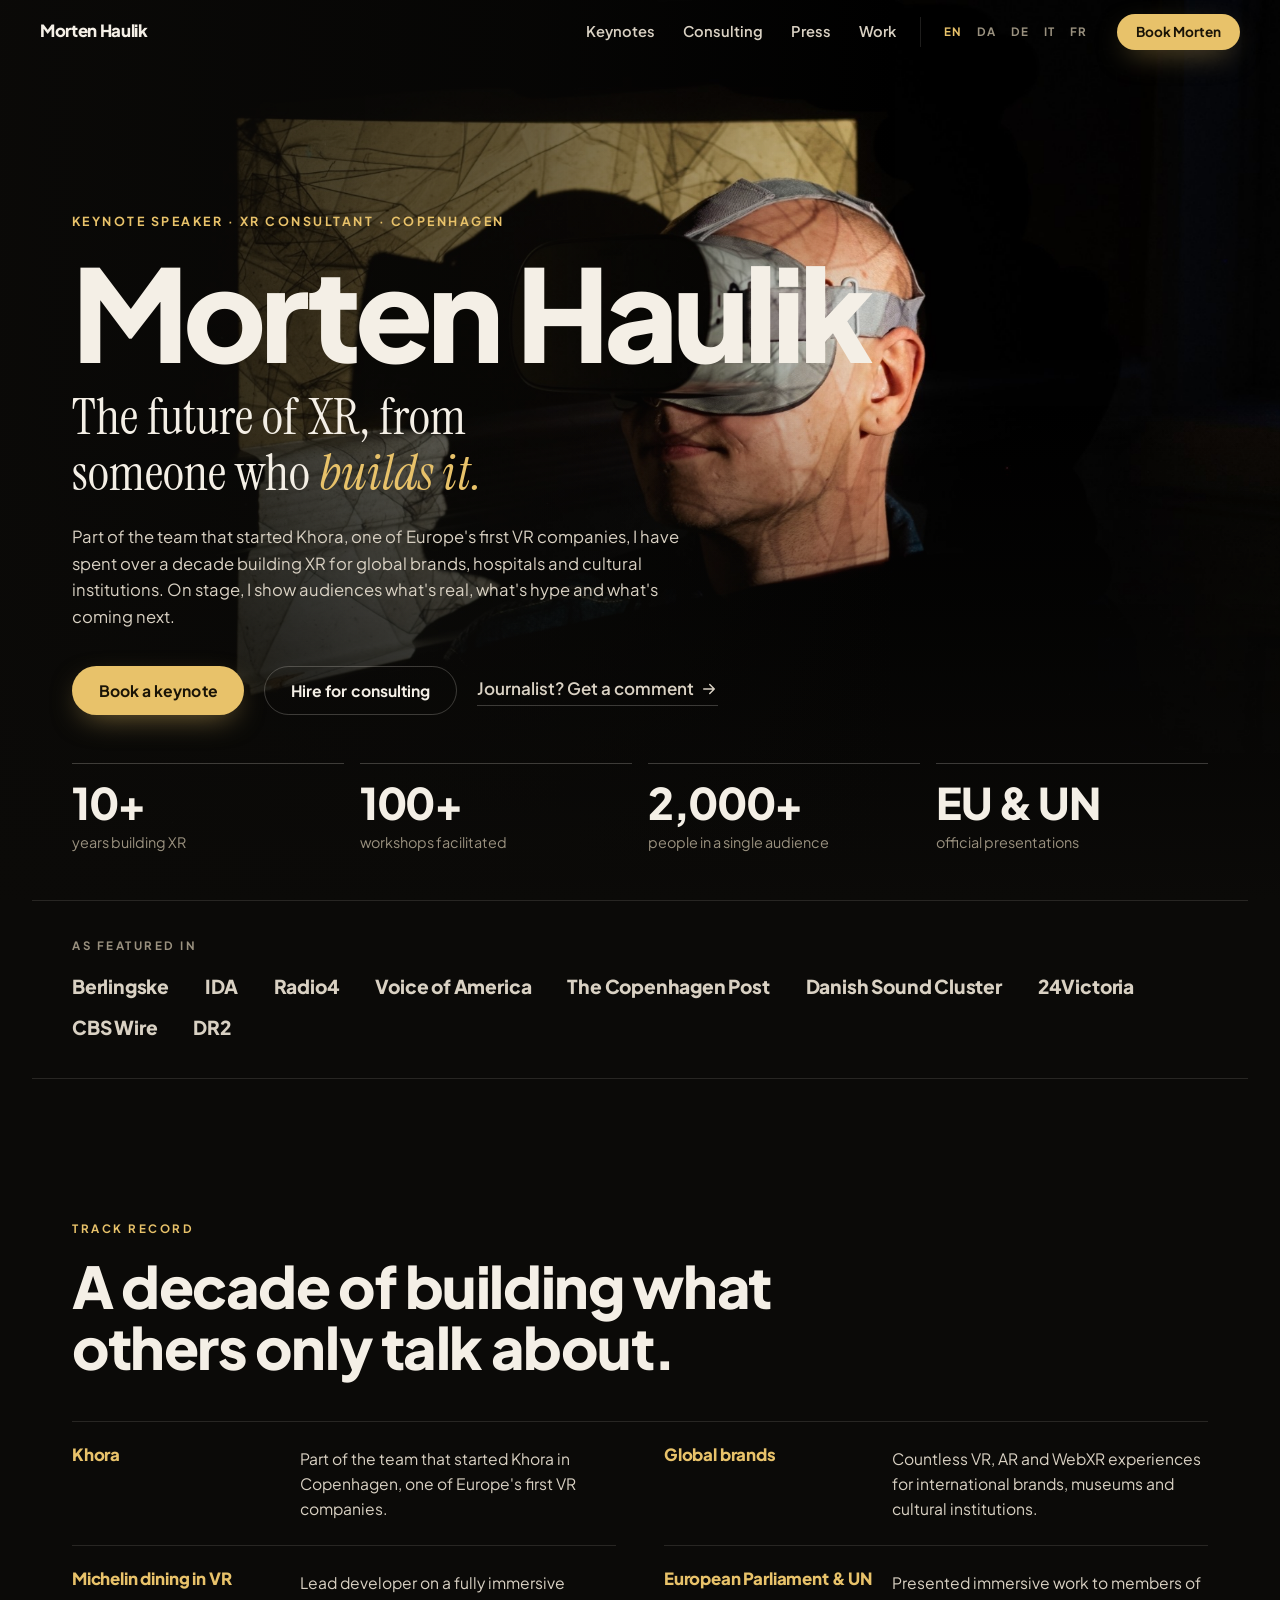
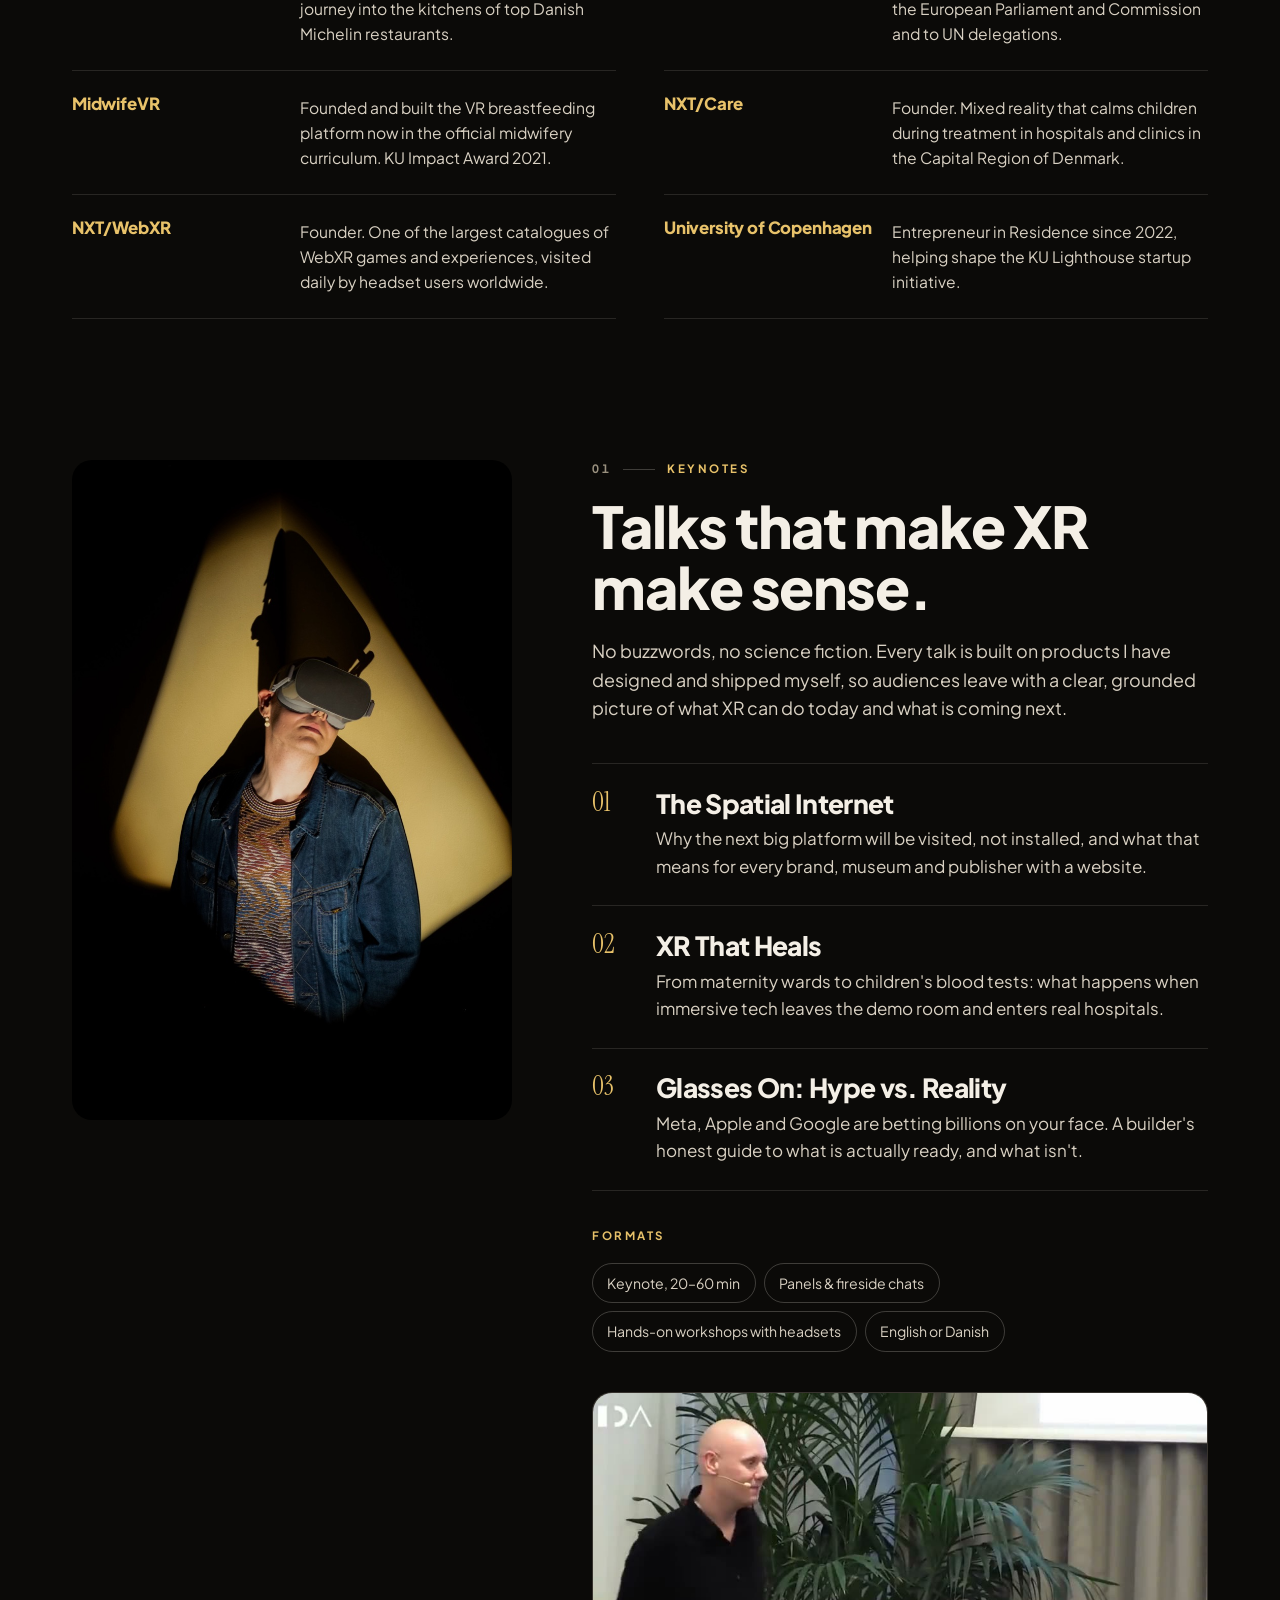
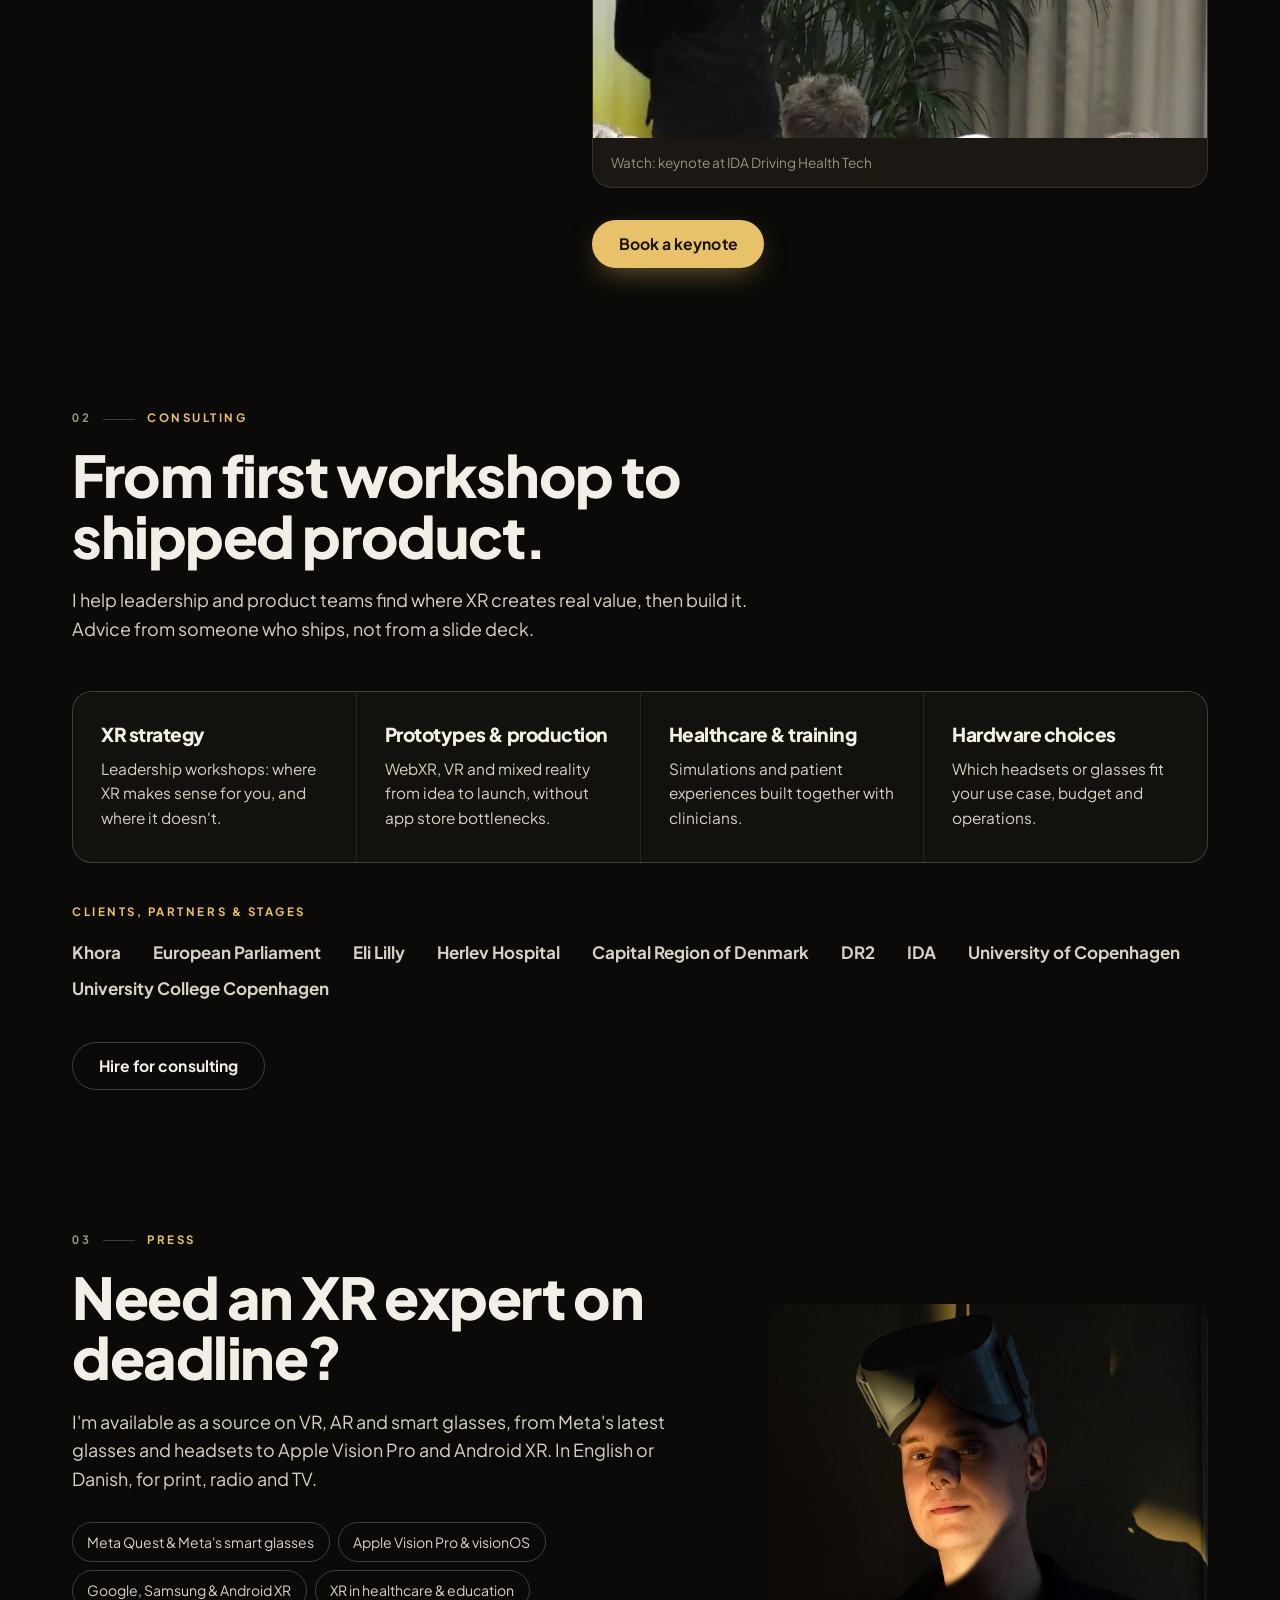
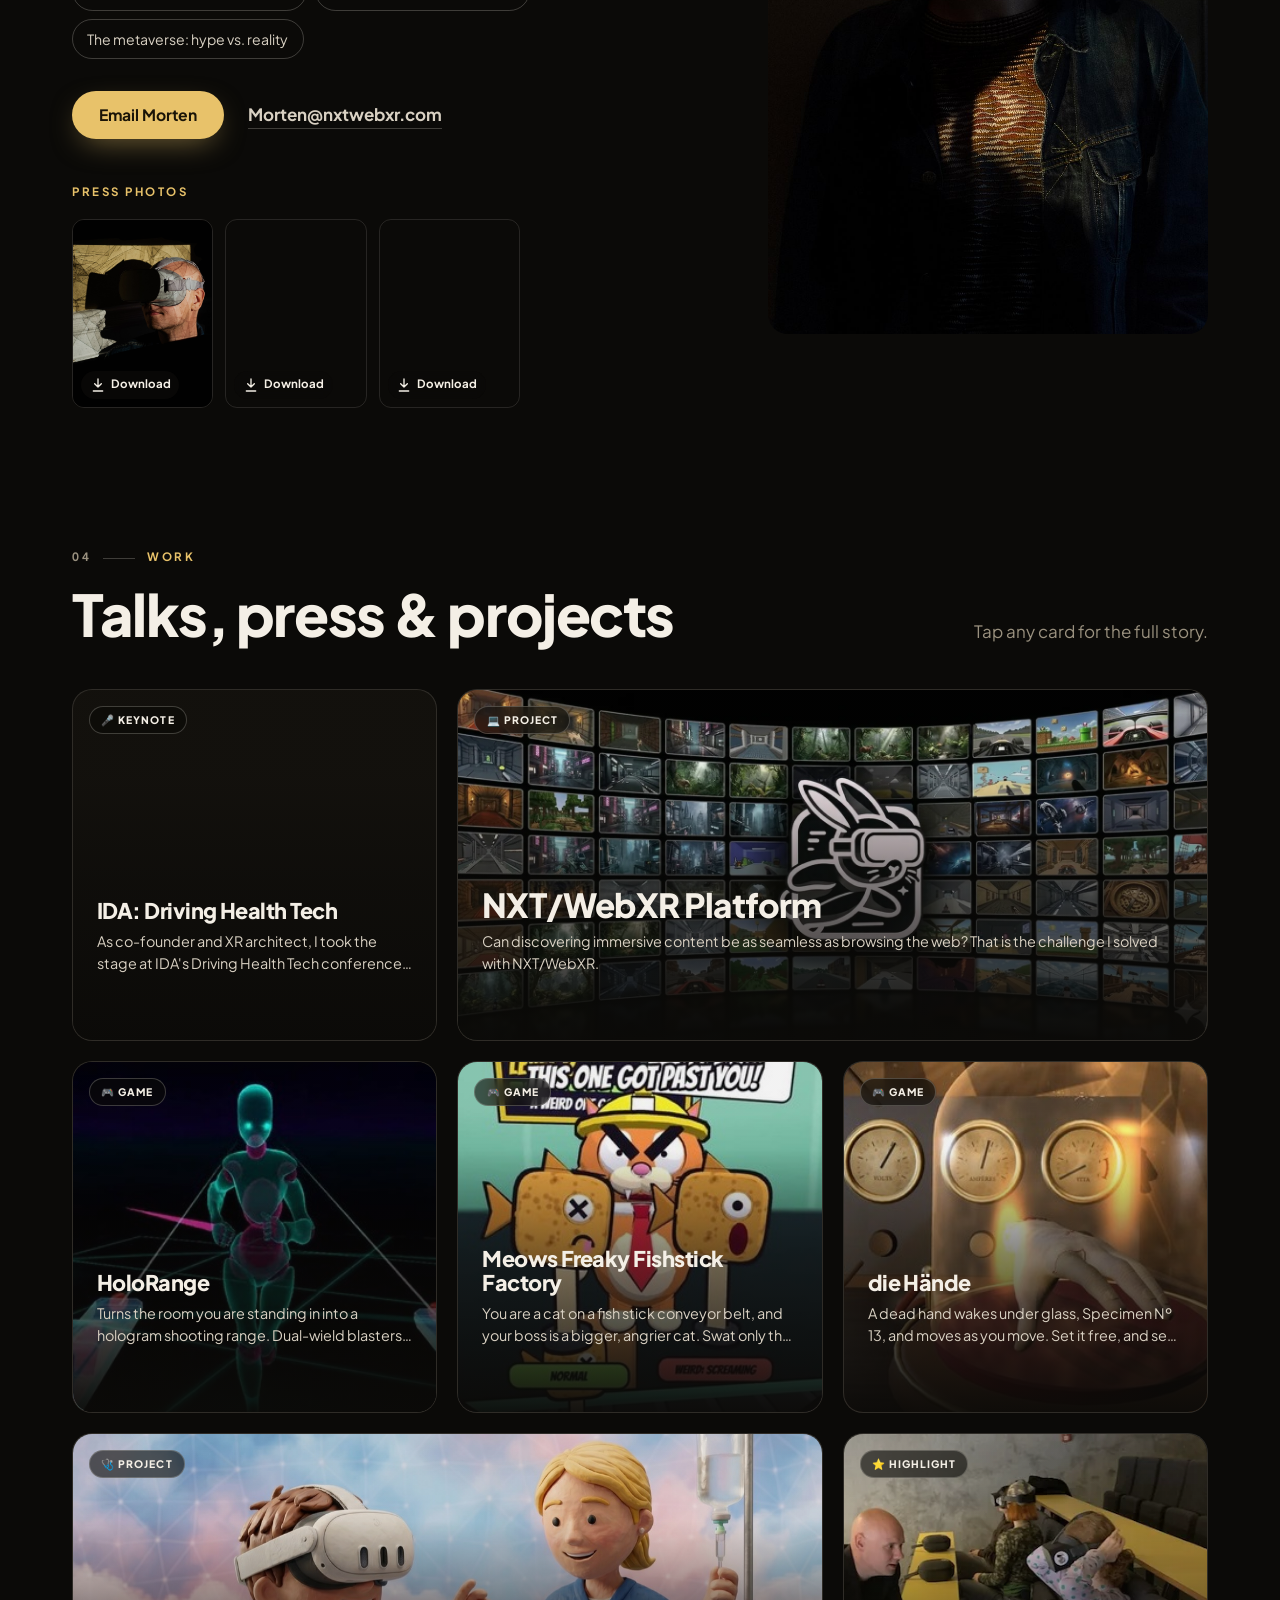
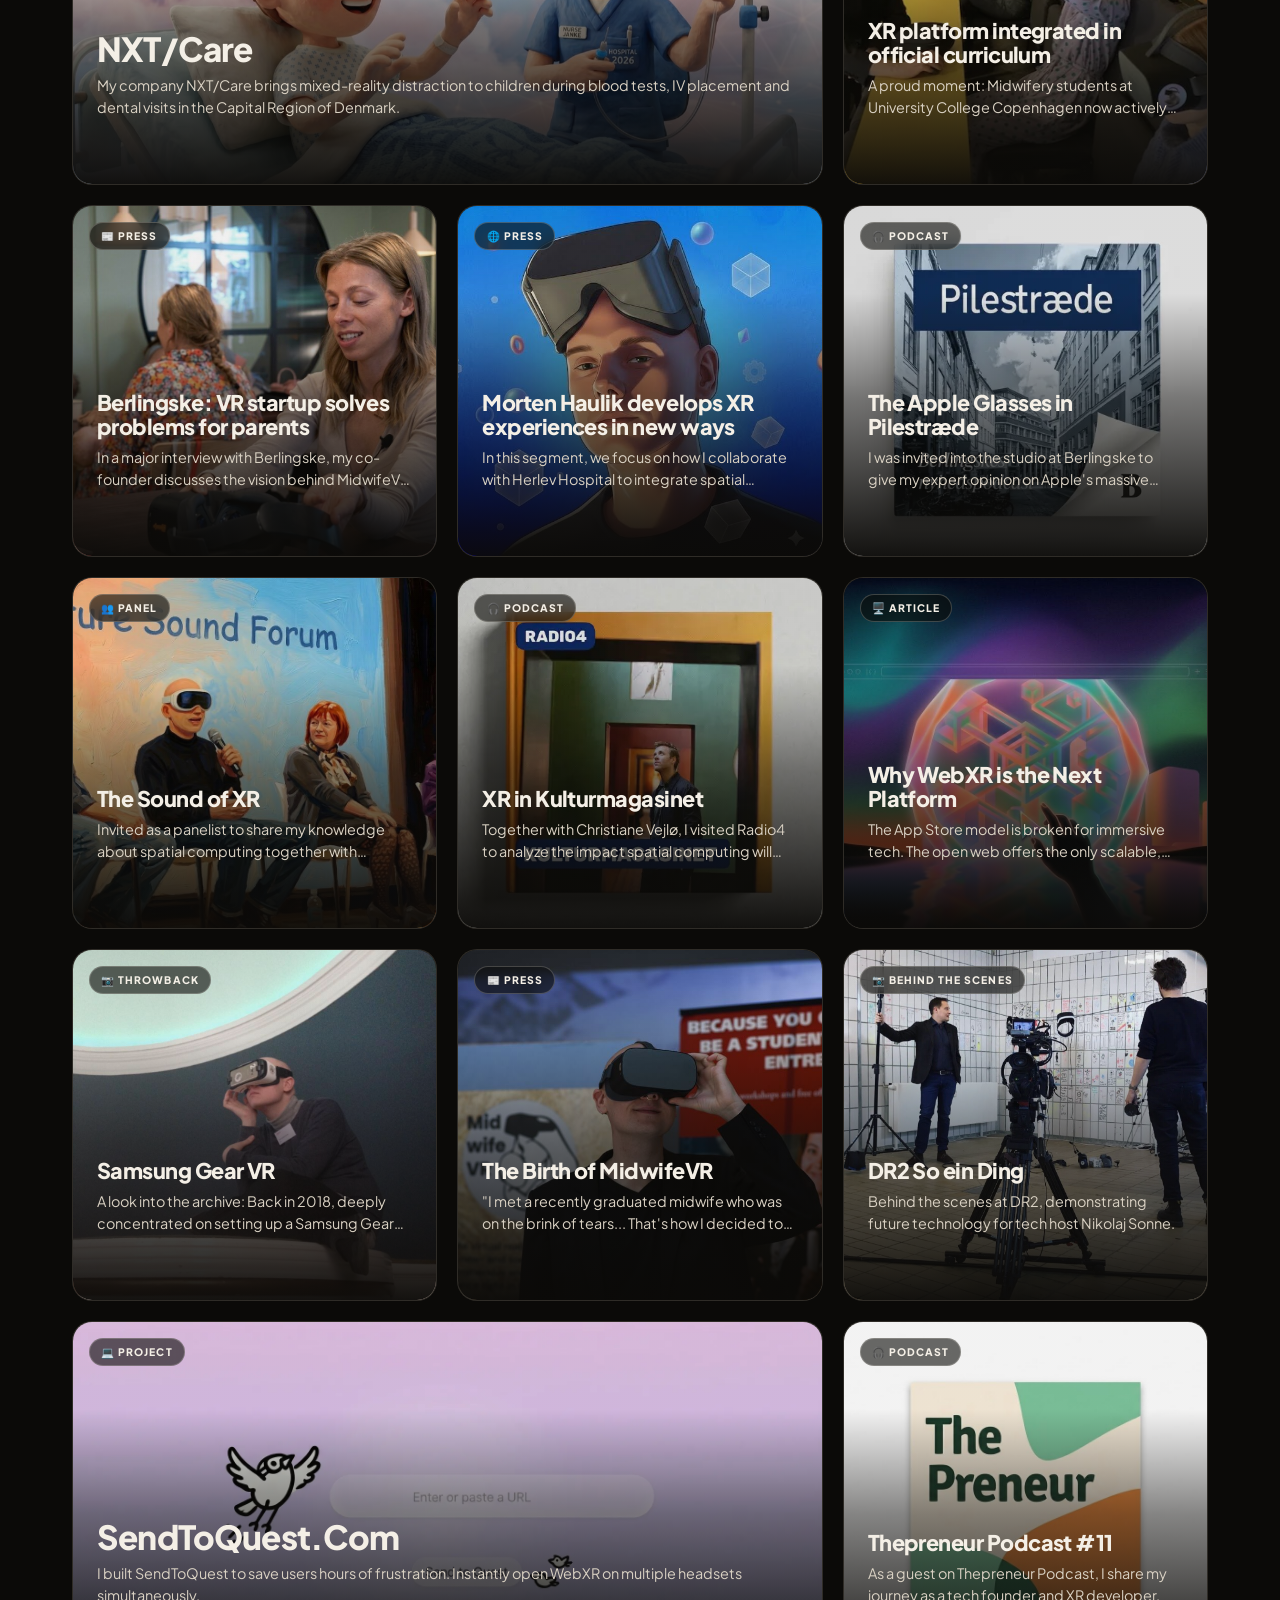
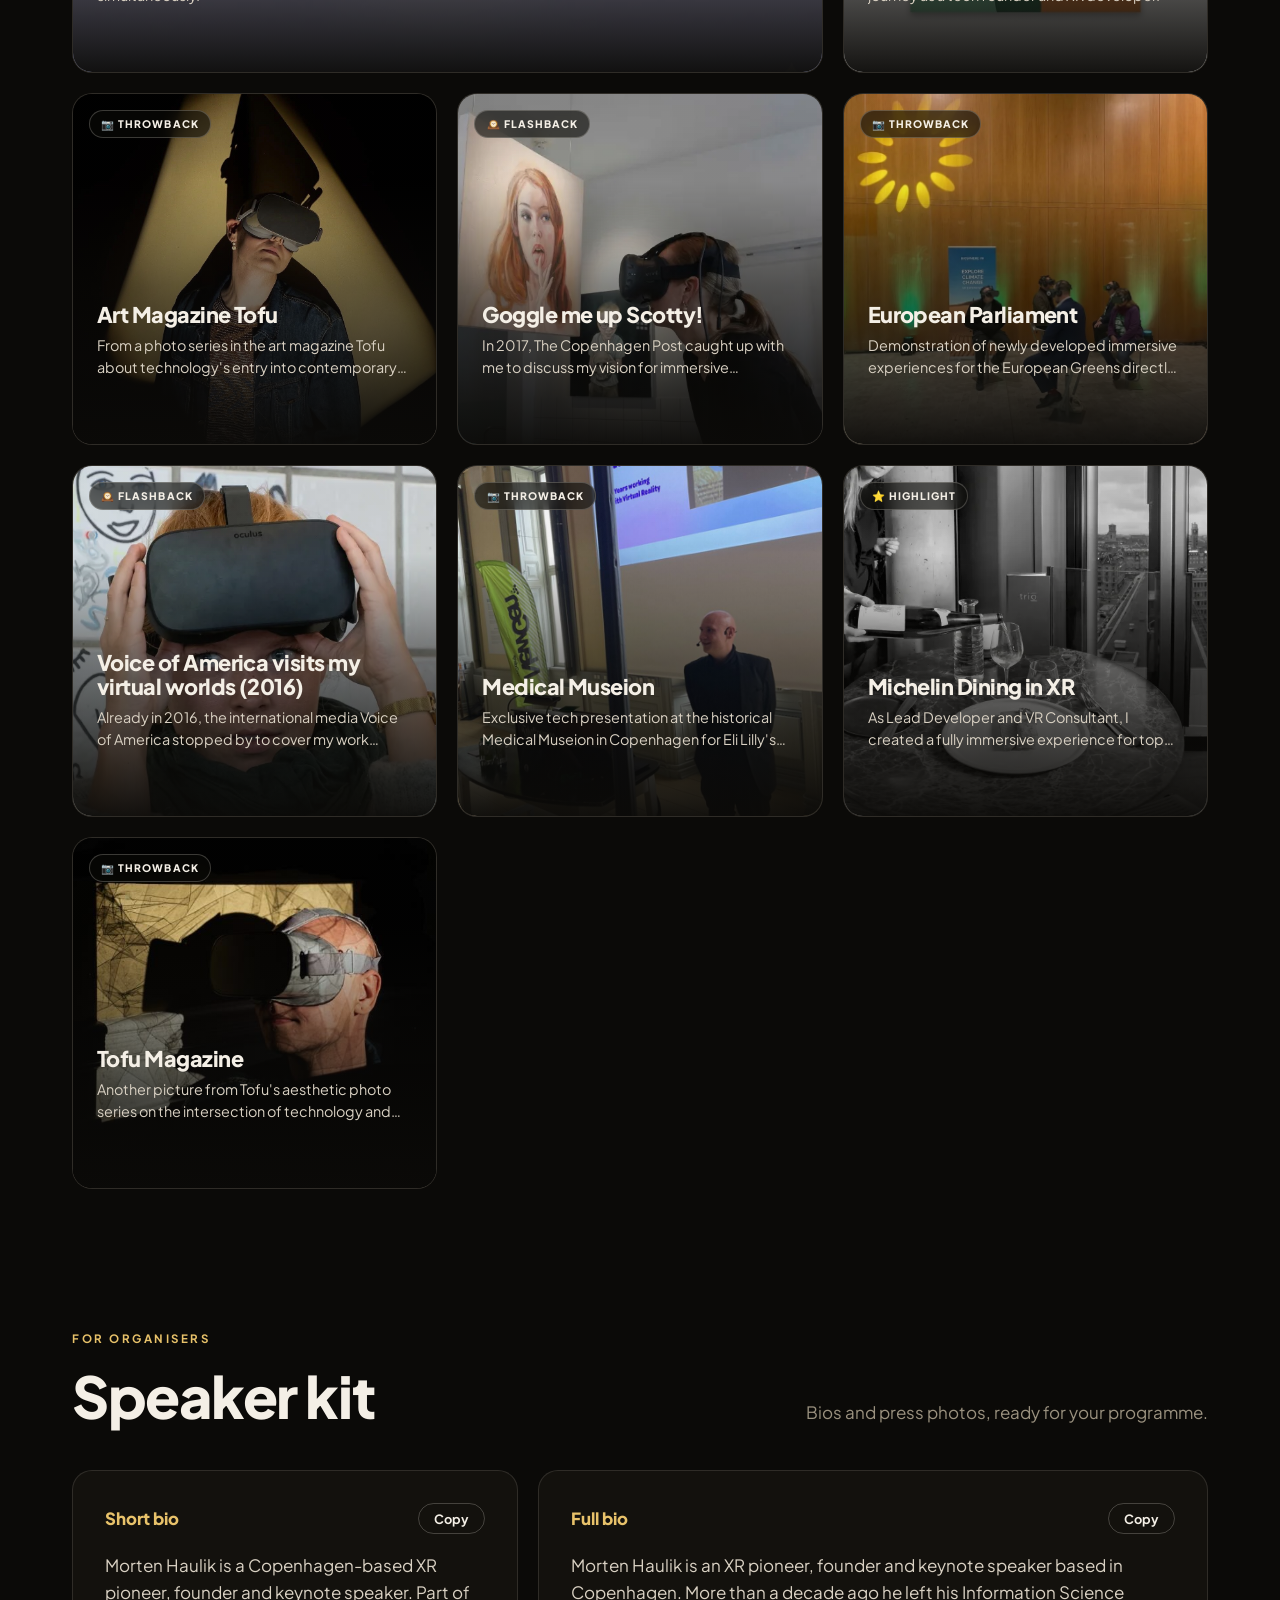
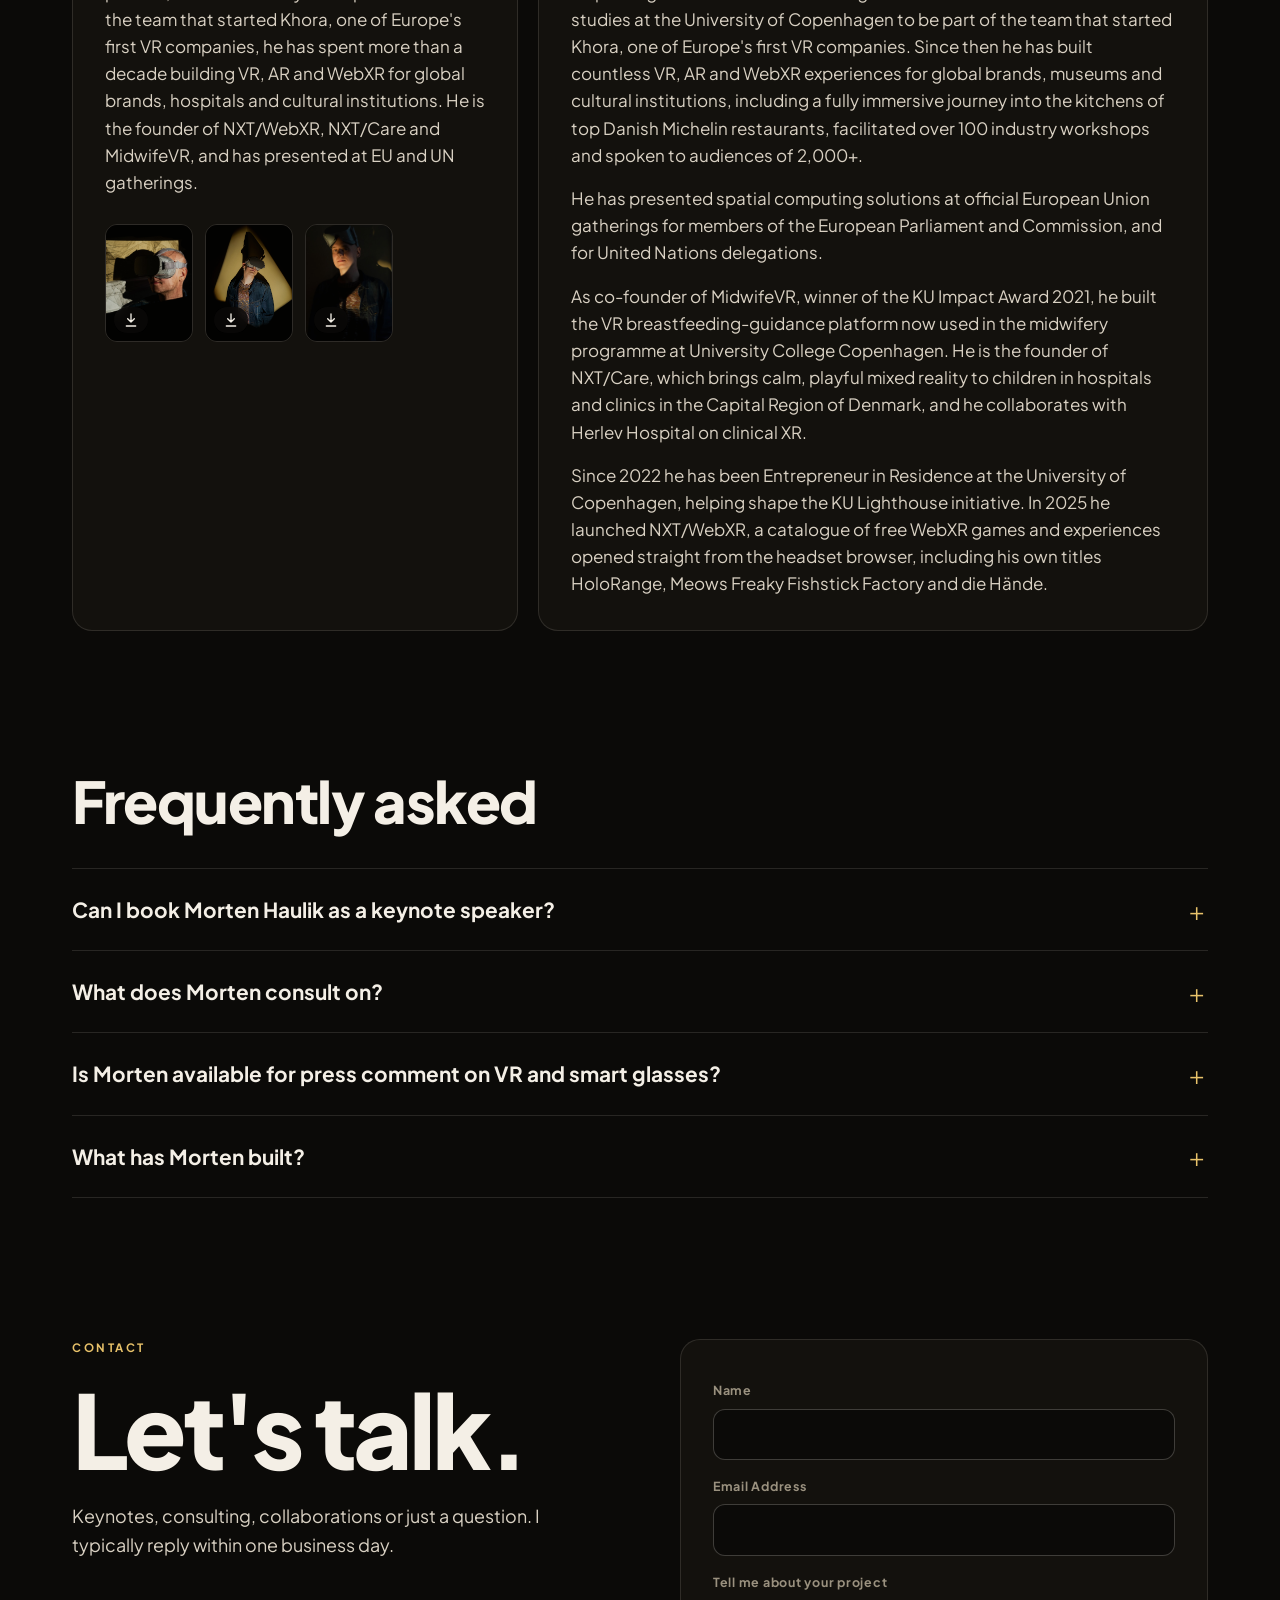
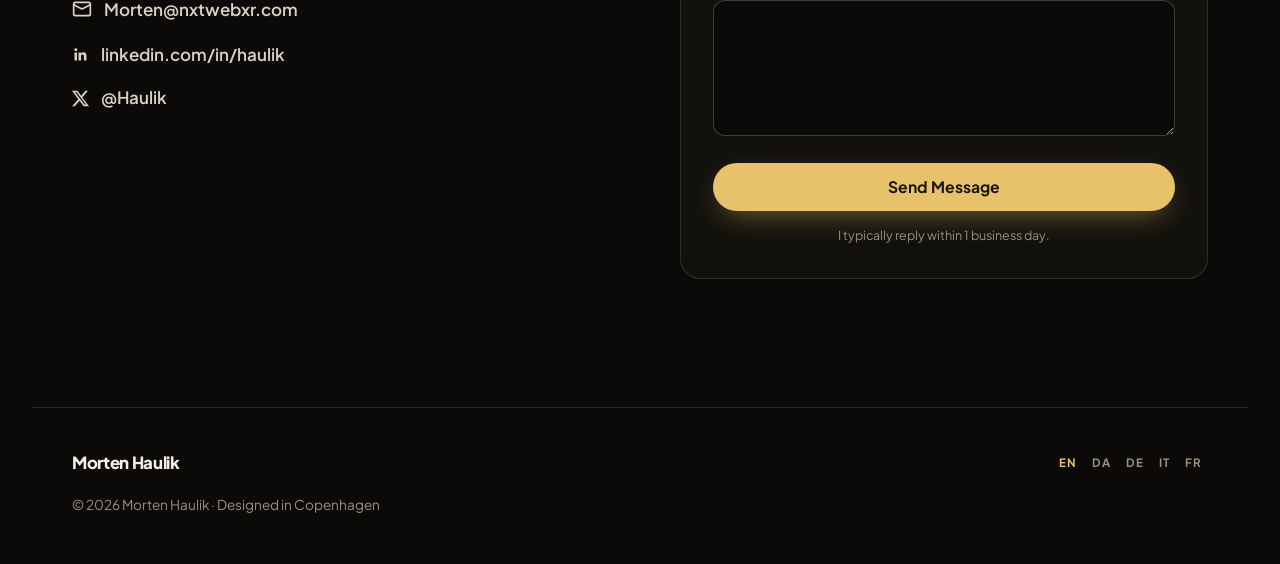
==== commit 5fec7b13: "Dark editorial redesign with real photos, track record, sharper pitch - New positioning: 'The future" ====
--- a/index.html
+++ b/index.html
@@ -5,10 +5,11 @@
 <meta name="viewport" content="width=device-width, initial-scale=1.0">
 <!-- Generated by build.js from data.js. Edit data.js, then run: node build.js -->
 <title>Morten Haulik | Spatial Computing Keynote Speaker &amp; XR Consultant</title>
-<meta name="description" content="Copenhagen-based XR expert and founder of NXT/WebXR. Book keynotes on VR, AR, smart glasses and the spatial internet, hire XR strategy and WebXR consulting, or request press comment.">
+<meta name="description" content="XR pioneer from Copenhagen: part of starting Khora, one of Europe's first VR companies, and founder of NXT/WebXR and NXT/Care. Book keynotes, hire XR consulting or request press comment.">
 <meta name="author" content="Morten Haulik">
 <meta name="robots" content="index, follow, max-image-preview:large, max-snippet:-1">
-<meta name="theme-color" content="#0033FF">
+<meta name="theme-color" content="#0b0a08">
+<meta name="color-scheme" content="dark">
 <link rel="canonical" href="https://www.mortenhaulik.com/">
 <link rel="alternate" hreflang="en" href="https://www.mortenhaulik.com/">
 <link rel="alternate" hreflang="da" href="https://www.mortenhaulik.com/da/">
@@ -20,12 +21,12 @@
 <meta property="og:type" content="profile">
 <meta property="og:site_name" content="Morten Haulik">
 <meta property="og:title" content="Morten Haulik | Spatial Computing Keynote Speaker &amp; XR Consultant">
-<meta property="og:description" content="Copenhagen-based XR expert and founder of NXT/WebXR. Book keynotes on VR, AR, smart glasses and the spatial internet, hire XR strategy and WebXR consulting, or request press comment.">
+<meta property="og:description" content="XR pioneer from Copenhagen: part of starting Khora, one of Europe's first VR companies, and founder of NXT/WebXR and NXT/Care. Book keynotes, hire XR consulting or request press comment.">
 <meta property="og:url" content="https://www.mortenhaulik.com/">
 <meta property="og:image" content="https://www.mortenhaulik.com/og-image.jpg">
 <meta property="og:image:width" content="1200">
 <meta property="og:image:height" content="630">
-<meta property="og:image:alt" content="Morten Haulik, spatial computing keynote speaker and XR consultant">
+<meta property="og:image:alt" content="Morten Haulik, keynote speaker and XR consultant">
 <meta property="profile:first_name" content="Morten">
 <meta property="profile:last_name" content="Haulik">
 <meta property="og:locale" content="en_US">
@@ -37,16 +38,17 @@
 <meta name="twitter:site" content="@Haulik">
 <meta name="twitter:creator" content="@Haulik">
 <meta name="twitter:title" content="Morten Haulik | Spatial Computing Keynote Speaker &amp; XR Consultant">
-<meta name="twitter:description" content="Copenhagen-based XR expert and founder of NXT/WebXR. Book keynotes on VR, AR, smart glasses and the spatial internet, hire XR strategy and WebXR consulting, or request press comment.">
+<meta name="twitter:description" content="XR pioneer from Copenhagen: part of starting Khora, one of Europe's first VR companies, and founder of NXT/WebXR and NXT/Care. Book keynotes, hire XR consulting or request press comment.">
 <meta name="twitter:image" content="https://www.mortenhaulik.com/og-image.jpg">
-<meta name="twitter:image:alt" content="Morten Haulik, spatial computing keynote speaker and XR consultant">
-
-<link rel="icon" href="data:image/svg+xml,<svg xmlns='http://www.w3.org/2000/svg' viewBox='0 0 100 100'><text y='.9em' font-size='90'>🥽</text></svg>">
+<meta name="twitter:image:alt" content="Morten Haulik, keynote speaker and XR consultant">
+
+<link rel="icon" href="data:image/svg+xml,<svg xmlns='http://www.w3.org/2000/svg' viewBox='0 0 100 100'><rect width='100' height='100' rx='22' fill='%230b0a08'/><text x='50' y='68' font-family='Arial' font-weight='700' font-size='52' text-anchor='middle' fill='%23e8c26a'>MH</text></svg>">
 <link rel="preconnect" href="https://fonts.googleapis.com">
 <link rel="preconnect" href="https://fonts.gstatic.com" crossorigin>
-<link href="https://fonts.googleapis.com/css2?family=Permanent+Marker&family=Plus+Jakarta+Sans:wght@300;400;500;600;700;800&display=swap" rel="stylesheet">
-<link rel="preload" as="image" href="/pjp.jpg">
-<link rel="stylesheet" href="/style.css?v=0c35b2c9">
+<link href="https://fonts.googleapis.com/css2?family=Instrument+Serif:ital@0;1&family=Permanent+Marker&family=Plus+Jakarta+Sans:wght@400;500;600;700;800&display=swap" rel="stylesheet">
+<link rel="preload" as="image" href="/img/hero.jpg" imagesrcset="/img/hero-1100.jpg 1100w, /img/hero.jpg 2000w" imagesizes="100vw">
+<link rel="stylesheet" href="/style.css?v=75f0de00">
+<script>document.documentElement.classList.add('js');setTimeout(()=>document.querySelectorAll('.reveal').forEach(e=>e.classList.add('in')),2500)</script>
 <script type="application/ld+json">
 {
  "@context": "https://schema.org",
@@ -72,7 +74,7 @@
    "@id": "https://www.mortenhaulik.com/#profilepage",
    "url": "https://www.mortenhaulik.com/",
    "name": "Morten Haulik | Spatial Computing Keynote Speaker & XR Consultant",
-   "description": "Copenhagen-based XR expert and founder of NXT/WebXR. Book keynotes on VR, AR, smart glasses and the spatial internet, hire XR strategy and WebXR consulting, or request press comment.",
+   "description": "XR pioneer from Copenhagen: part of starting Khora, one of Europe's first VR companies, and founder of NXT/WebXR and NXT/Care. Book keynotes, hire XR consulting or request press comment.",
    "isPartOf": {
     "@id": "https://www.mortenhaulik.com/#website"
    },
@@ -90,12 +92,16 @@
    "givenName": "Morten",
    "familyName": "Haulik",
    "jobTitle": [
-    "Spatial Computing Keynote Speaker",
+    "Keynote Speaker",
     "XR Consultant",
-    "Founder of NXT/WebXR"
+    "Founder of NXT/WebXR and NXT/Care"
    ],
    "url": "https://www.mortenhaulik.com/",
-   "image": "https://www.mortenhaulik.com/pjp.jpg",
+   "image": [
+    "https://www.mortenhaulik.com/press/morten-haulik-3.jpg",
+    "https://www.mortenhaulik.com/press/morten-haulik-1.jpg",
+    "https://www.mortenhaulik.com/press/morten-haulik-2.jpg"
+   ],
    "email": "mailto:Morten@nxtwebxr.com",
    "sameAs": [
     "https://www.linkedin.com/in/haulik",
@@ -124,9 +130,12 @@
    "founder": [
     {
      "@id": "https://www.nxtwebxr.com/#organization"
+    },
+    {
+     "@id": "https://nxtcare.eu/#organization"
     }
    ],
-   "description": "Morten Haulik is a Copenhagen-based spatial computing pioneer and the founder of NXT/WebXR, the front page of the spatial internet. With more than a decade in XR, he builds immersive tools used in hospitals, museums and homes worldwide, has facilitated 100+ industry workshops and has presented at EU and UN gatherings.",
+   "description": "Morten Haulik is a Copenhagen-based XR pioneer, founder and keynote speaker. Part of the team that started Khora, one of Europe's first VR companies, he has spent more than a decade building VR, AR and WebXR for global brands, hospitals and cultural institutions. He is the founder of NXT/WebXR, NXT/Care and MidwifeVR, and has presented at EU and UN gatherings.",
    "knowsAbout": [
     "Spatial Computing",
     "Extended Reality (XR)",
@@ -218,6 +227,14 @@
      "name": "Morten Haulik in CBS Wire",
      "url": "https://cbswire.dk/healthy-glove-gaming-misoballs-and-a-virtual-midwife/"
     }
+   ],
+   "worksFor": [
+    {
+     "@id": "https://www.nxtwebxr.com/#organization"
+    },
+    {
+     "@id": "https://nxtcare.eu/#organization"
+    }
    ]
   },
   {
@@ -232,9 +249,20 @@
    "description": "A catalogue of free WebXR games and experiences, opened straight from the headset browser."
   },
   {
+   "@type": "Organization",
+   "@id": "https://nxtcare.eu/#organization",
+   "name": "NXT/Care",
+   "url": "https://nxtcare.eu/",
+   "founder": {
+    "@id": "https://www.mortenhaulik.com/#person"
+   },
+   "areaServed": "DK",
+   "description": "Mixed-reality distraction for children during blood tests, IV placement and dental visits in hospitals and clinics."
+  },
+  {
    "@type": "Service",
    "@id": "https://www.mortenhaulik.com/#keynotes",
-   "name": "Keynote speaking on spatial computing, XR and smart glasses",
+   "name": "Keynote speaking on XR, VR, mixed reality and smart glasses",
    "serviceType": "Keynote speaker",
    "provider": {
     "@id": "https://www.mortenhaulik.com/#person"
@@ -248,7 +276,7 @@
     "English",
     "Danish"
    ],
-   "description": "Clear, demo-rich talks that give an audience a grounded view of where XR is actually going. For conferences, corporate summits, universities and public-sector events, in English or Danish.",
+   "description": "No buzzwords, no science fiction. Every talk is built on products I have designed and shipped myself, so audiences leave with a clear, grounded picture of what XR can do today and what is coming next.",
    "hasOfferCatalog": {
     "@type": "OfferCatalog",
     "name": "Keynote topics",
@@ -257,35 +285,24 @@
       "@type": "Offer",
       "itemOffered": {
        "@type": "Service",
-       "name": "The spatial internet: why the next platform will be visited, not installed"
+       "name": "The Spatial Internet",
+       "description": "Why the next big platform will be visited, not installed, and what that means for every brand, museum and publisher with a website."
       }
      },
      {
       "@type": "Offer",
       "itemOffered": {
        "@type": "Service",
-       "name": "XR in healthcare, from maternity wards to children's hospitals"
+       "name": "XR That Heals",
+       "description": "From maternity wards to children's blood tests: what happens when immersive tech leaves the demo room and enters real hospitals."
       }
      },
      {
       "@type": "Offer",
       "itemOffered": {
        "@type": "Service",
-       "name": "Smart glasses and headsets: what Meta, Apple and Google are really building"
-      }
-     },
-     {
-      "@type": "Offer",
-      "itemOffered": {
-       "@type": "Service",
-       "name": "Building immersive products people actually use"
-      }
-     },
-     {
-      "@type": "Offer",
-      "itemOffered": {
-       "@type": "Service",
-       "name": "Innovation and entrepreneurship in emerging tech"
+       "name": "Glasses On: Hype vs. Reality",
+       "description": "Meta, Apple and Google are betting billions on your face. A builder's honest guide to what is actually ready, and what isn't."
       }
      }
     ]
@@ -304,7 +321,7 @@
     "@id": "https://www.mortenhaulik.com/#person"
    },
    "areaServed": "Europe",
-   "description": "Hands-on advice from someone who ships. I help leadership and product teams decide where XR creates real value, then prototype and build it.",
+   "description": "I help leadership and product teams find where XR creates real value, then build it. Advice from someone who ships, not from a slide deck.",
    "hasOfferCatalog": {
     "@type": "OfferCatalog",
     "name": "Consulting services",
@@ -313,35 +330,32 @@
       "@type": "Offer",
       "itemOffered": {
        "@type": "Service",
-       "name": "XR opportunity workshops for leadership teams"
+       "name": "XR strategy",
+       "description": "Leadership workshops: where XR makes sense for you, and where it doesn't."
       }
      },
      {
       "@type": "Offer",
       "itemOffered": {
        "@type": "Service",
-       "name": "WebXR, VR and mixed-reality prototypes and production"
+       "name": "Prototypes & production",
+       "description": "WebXR, VR and mixed reality from idea to launch, without app store bottlenecks."
       }
      },
      {
       "@type": "Offer",
       "itemOffered": {
        "@type": "Service",
-       "name": "Healthcare, training and education simulations"
+       "name": "Healthcare & training",
+       "description": "Simulations and patient experiences built together with clinicians."
       }
      },
      {
       "@type": "Offer",
       "itemOffered": {
        "@type": "Service",
-       "name": "Distribution without app stores via the open web"
-      }
-     },
-     {
-      "@type": "Offer",
-      "itemOffered": {
-       "@type": "Service",
-       "name": "Hardware advice: which headset or glasses fit your case"
+       "name": "Hardware choices",
+       "description": "Which headsets or glasses fit your use case, budget and operations."
       }
      }
     ]
@@ -430,7 +444,7 @@
      "name": "Can I book Morten Haulik as a keynote speaker?",
      "acceptedAnswer": {
       "@type": "Answer",
-      "text": "Yes. Morten gives keynotes, panels and workshops on spatial computing, XR, VR and smart glasses for conferences, corporate events and universities across Europe, in English or Danish. Use the keynote form on this page or email Morten@nxtwebxr.com."
+      "text": "Yes. Morten gives keynotes, panels and workshops on XR, VR, mixed reality and smart glasses for conferences, corporate events and universities across Europe, in English or Danish. Use the booking form on this page or email Morten@nxtwebxr.com."
      }
     },
     {
@@ -446,7 +460,7 @@
      "name": "Is Morten available for press comment on VR and smart glasses?",
      "acceptedAnswer": {
       "@type": "Answer",
-      "text": "Yes. Journalists can reach him for expert comment on Meta Quest and Meta's smart glasses, Apple Vision Pro, Android XR and the wider XR industry, in Danish or English, at Morten@nxtwebxr.com."
+      "text": "Yes. Journalists can reach him for expert comment on Meta Quest and Meta's smart glasses, Apple Vision Pro, Android XR and the wider XR industry, in English or Danish, at Morten@nxtwebxr.com."
      }
     },
     {
@@ -454,7 +468,7 @@
      "name": "What has Morten built?",
      "acceptedAnswer": {
       "@type": "Answer",
-      "text": "NXT/WebXR, a catalogue of free WebXR games and experiences, with his own games HoloRange, Meows Freaky Fishstick Factory and die Hände; NXT/Care for children in hospitals and clinics; MidwifeVR, used in midwifery education at University College Copenhagen and winner of the KU Impact Award 2021; and the SendToQuest utility."
+      "text": "More than a decade of XR, starting as part of the team behind Khora, one of Europe's first VR companies. He has built countless VR, AR and WebXR experiences for global brands, museums and cultural institutions, including a Michelin-restaurant VR experience, and presented immersive work in the European Parliament. He founded MidwifeVR (KU Impact Award 2021, now in the midwifery curriculum at University College Copenhagen), NXT/Care (mixed reality for children in hospitals) and NXT/WebXR (one of the largest catalogues of WebXR games, including his own HoloRange, Meows Freaky Fishstick Factory and die Hände)."
      }
     }
    ]
@@ -465,83 +479,141 @@
 </head>
 <body>
 <a class="skip" href="#main">Skip to content</a>
-<div class="bg" aria-hidden="true"></div>
-
-<nav class="lang-nav" aria-label="Language">
-  <a href="/" hreflang="en" lang="en" data-lang="en" class="active" aria-current="page" aria-label="English">🇬🇧</a>
-  <a href="/da/" hreflang="da" lang="da" data-lang="da" aria-label="Dansk">🇩🇰</a>
-  <a href="/de/" hreflang="de" lang="de" data-lang="de" aria-label="Deutsch">🇩🇪</a>
-  <a href="/it/" hreflang="it" lang="it" data-lang="it" aria-label="Italiano">🇮🇹</a>
-  <a href="/fr/" hreflang="fr" lang="fr" data-lang="fr" aria-label="Français">🇫🇷</a>
-</nav>
-
-<header class="site-header">
-  <div class="identity">
-    <div class="portrait"><img src="/pjp.jpg" alt="Morten Haulik" width="144" height="144" fetchpriority="high"></div>
-    <div>
-      <h1>Morten Haulik <span class="xr">| XR</span></h1>
-      <p class="role">Spatial Computing Pioneer, Founder &amp; Keynote Speaker</p>
-      <p class="badge"><span class="dot"><span class="ping"></span><span class="core"></span></span> <span>Copenhagen 🇩🇰/🇪🇺</span></p>
-    </div>
-  </div>
-  <div class="header-actions">
-    <button class="btn btn-primary" type="button" data-open-booking>Engage as Speaker</button>
-    <a class="btn btn-glass" href="#contact">Hire for Consulting</a>
-    <div class="header-row">
-      <a class="btn btn-ghost" href="https://www.nxtwebxr.com" target="_blank" rel="noopener">Experience NXT/WebXR</a>
-      <a class="btn btn-ghost btn-icon" href="https://www.linkedin.com/in/haulik" target="_blank" rel="noopener" aria-label="LinkedIn"><svg width="17" height="17" viewBox="0 0 24 24" fill="currentColor" aria-hidden="true"><path d="M20.4 20.5h-3.6v-5.6c0-1.3 0-3-1.9-3s-2.1 1.4-2.1 2.9v5.7H9.2V9h3.4v1.6h.1c.5-.9 1.7-1.9 3.4-1.9 3.6 0 4.3 2.4 4.3 5.5v6.3ZM5.3 7.4a2.1 2.1 0 1 1 0-4.2 2.1 2.1 0 0 1 0 4.2ZM7.1 20.5H3.5V9h3.6v11.5Z"/></svg></a>
-    </div>
-  </div>
+
+<header class="topbar" id="top">
+  <a class="wordmark" href="/">Morten Haulik</a>
+  <nav class="topnav" aria-label="Main">
+    <a href="#speaking">Keynotes</a>
+    <a href="#consulting">Consulting</a>
+    <a href="#press">Press</a>
+    <a href="#work">Work</a>
+  </nav>
+  <nav class="langs" aria-label="Language"><a href="/" hreflang="en" lang="en" data-lang="en" aria-current="page" title="English">EN</a><a href="/da/" hreflang="da" lang="da" data-lang="da" title="Dansk">DA</a><a href="/de/" hreflang="de" lang="de" data-lang="de" title="Deutsch">DE</a><a href="/it/" hreflang="it" lang="it" data-lang="it" title="Italiano">IT</a><a href="/fr/" hreflang="fr" lang="fr" data-lang="fr" title="Français">FR</a></nav>
+  <button class="btn btn-gold btn-sm" type="button" data-open-booking>Book Morten</button>
 </header>
 
 <main id="main">
-  <section class="hero section" aria-labelledby="hero-lead">
-    <h2 id="hero-lead" class="lead">I help organisations make sense of spatial computing, and build what comes next.</h2>
-    <p class="hero-sub">Keynote speaker, XR consultant and founder of NXT/WebXR. More than a decade building VR, AR and WebXR for hospitals, museums, universities and global brands.</p>
+  <section class="hero" aria-labelledby="hero-title">
+    <picture class="hero-media">
+      <img src="/img/hero.jpg" srcset="/img/hero-1100.jpg 1100w, /img/hero.jpg 2000w" sizes="100vw"
+        alt="Morten Haulik wearing a VR headset, lit by projected light" width="2000" height="1333" fetchpriority="high">
+    </picture>
+    <div class="hero-inner">
+      <p class="eyebrow reveal">Keynote speaker · XR consultant · Copenhagen</p>
+      <h1 id="hero-title" class="reveal">Morten Haulik</h1>
+      <p class="tagline reveal">The future of XR, from someone who <em>builds it.</em></p>
+      <p class="hero-sub reveal">Part of the team that started Khora, one of Europe's first VR companies, I have spent over a decade building XR for global brands, hospitals and cultural institutions. On stage, I show audiences what's real, what's hype and what's coming next.</p>
+      <div class="hero-ctas reveal">
+        <button class="btn btn-gold" type="button" data-open-booking>Book a keynote</button>
+        <a class="btn btn-line" href="#contact">Hire for consulting</a>
+        <a class="text-link" href="#press">Journalist? Get a comment <svg width="18" height="18" viewBox="0 0 24 24" fill="none" stroke="currentColor" stroke-width="2" stroke-linecap="round" stroke-linejoin="round" aria-hidden="true"><path d="M5 12h14M13 6l6 6-6 6"/></svg></a>
+      </div>
+    </div>
     <dl class="stats">
       <div><dt>10+</dt><dd>years building XR</dd></div>
-      <div><dt>100+</dt><dd>industry workshops facilitated</dd></div>
-      <div><dt>2,000+</dt><dd>people in a single keynote audience</dd></div>
+      <div><dt>100+</dt><dd>workshops facilitated</dd></div>
+      <div><dt>2,000+</dt><dd>people in a single audience</dd></div>
       <div><dt>EU &amp; UN</dt><dd>official presentations</dd></div>
     </dl>
   </section>
 
-  <section class="featured section" aria-label="Featured in and on stage with">
-    <p class="eyebrow-light">Featured in and on stage with</p>
-    <ul><li><a href="https://www.berlingske.dk/indland/stort-problem-blandt-nybagte-foraeldre-kan-afhjaelpes-startup-kommer-med-loesning" target="_blank" rel="noopener">Berlingske</a></li><li><a href="https://videos.ida.dk/media/Virtual+Reality+og+Amning%3A+En+innovativ+tilgang+med+MidwifeVR++Morten+Haulik%2C+Co-founder+og+VR+ekspert+og+Sofie+Bonde+Alsen%2C+jordemoder+og+Digital+Designer/1_bb9dwkxp" target="_blank" rel="noopener">IDA</a></li><li><a href="https://radio4.dk/podcasts/kraes/rolf-s-rensen-elsker-ny-dokumentar-om-tour-de-fran" target="_blank" rel="noopener">Radio4</a></li><li><a href="https://learningenglish.voanews.com/amp/a-visit-to-the-virtual-world/3618990.html" target="_blank" rel="noopener">Voice of America</a></li><li><a href="https://cphpost.dk/2017-07-02/news/goggle-me-up-scotty-this-is-the-final-frontier/" target="_blank" rel="noopener">The Copenhagen Post</a></li><li><a href="https://danishsoundcluster.dk/the-future-sound-forum/" target="_blank" rel="noopener">Danish Sound Cluster</a></li><li><a href="https://24victoria.dk/artificial-and-intelligence-deep-tech/udvikler-xr-oplevelser-morten-haulik" target="_blank" rel="noopener">24Victoria</a></li><li><a href="https://cbswire.dk/healthy-glove-gaming-misoballs-and-a-virtual-midwife/" target="_blank" rel="noopener">CBS Wire</a></li></ul>
+  <section class="featured" aria-label="As featured in">
+    <p class="label">As featured in</p>
+    <ul><li><a href="https://www.berlingske.dk/indland/stort-problem-blandt-nybagte-foraeldre-kan-afhjaelpes-startup-kommer-med-loesning" target="_blank" rel="noopener">Berlingske</a></li><li><a href="https://videos.ida.dk/media/Virtual+Reality+og+Amning%3A+En+innovativ+tilgang+med+MidwifeVR++Morten+Haulik%2C+Co-founder+og+VR+ekspert+og+Sofie+Bonde+Alsen%2C+jordemoder+og+Digital+Designer/1_bb9dwkxp" target="_blank" rel="noopener">IDA</a></li><li><a href="https://radio4.dk/podcasts/kraes/rolf-s-rensen-elsker-ny-dokumentar-om-tour-de-fran" target="_blank" rel="noopener">Radio4</a></li><li><a href="https://learningenglish.voanews.com/amp/a-visit-to-the-virtual-world/3618990.html" target="_blank" rel="noopener">Voice of America</a></li><li><a href="https://cphpost.dk/2017-07-02/news/goggle-me-up-scotty-this-is-the-final-frontier/" target="_blank" rel="noopener">The Copenhagen Post</a></li><li><a href="https://danishsoundcluster.dk/the-future-sound-forum/" target="_blank" rel="noopener">Danish Sound Cluster</a></li><li><a href="https://24victoria.dk/artificial-and-intelligence-deep-tech/udvikler-xr-oplevelser-morten-haulik" target="_blank" rel="noopener">24Victoria</a></li><li><a href="https://cbswire.dk/healthy-glove-gaming-misoballs-and-a-virtual-midwife/" target="_blank" rel="noopener">CBS Wire</a></li><li><span>DR2</span></li></ul>
   </section>
 
-  <section class="services section" id="services" aria-labelledby="services-title">
-    <h2 id="services-title" class="section-title">Three ways to work together</h2>
-    <div class="service-grid">
-      <article class="service">
-        <span class="service-icon"><svg width="22" height="22" viewBox="0 0 24 24" fill="none" stroke="currentColor" stroke-width="2" stroke-linecap="round" stroke-linejoin="round" aria-hidden="true"><rect x="9" y="2" width="6" height="12" rx="3"/><path d="M5 10a7 7 0 0 0 14 0M12 17v5M8 22h8"/></svg></span>
-        <h3>Keynotes &amp; panels</h3>
-        <p>Clear, demo-rich talks that give an audience a grounded view of where XR is actually going. For conferences, corporate summits, universities and public-sector events, in English or Danish.</p>
-        <ul><li>The spatial internet: why the next platform will be visited, not installed</li><li>XR in healthcare, from maternity wards to children's hospitals</li><li>Smart glasses and headsets: what Meta, Apple and Google are really building</li><li>Building immersive products people actually use</li><li>Innovation and entrepreneurship in emerging tech</li></ul>
-        <button class="btn btn-white" type="button" data-open-booking>Request a keynote</button>
-      </article>
-      <article class="service">
-        <span class="service-icon"><svg width="22" height="22" viewBox="0 0 24 24" fill="none" stroke="currentColor" stroke-width="2" stroke-linecap="round" stroke-linejoin="round" aria-hidden="true"><circle cx="12" cy="12" r="10"/><path d="m16.2 7.8-2.1 6.3-6.3 2.1 2.1-6.3z"/></svg></span>
-        <h3>XR strategy &amp; consulting</h3>
-        <p>Hands-on advice from someone who ships. I help leadership and product teams decide where XR creates real value, then prototype and build it.</p>
-        <ul><li>XR opportunity workshops for leadership teams</li><li>WebXR, VR and mixed-reality prototypes and production</li><li>Healthcare, training and education simulations</li><li>Distribution without app stores via the open web</li><li>Hardware advice: which headset or glasses fit your case</li></ul>
-        <a class="btn btn-white" href="#contact">Start a conversation</a>
-      </article>
-      <article class="service" id="press">
-        <span class="service-icon"><svg width="22" height="22" viewBox="0 0 24 24" fill="none" stroke="currentColor" stroke-width="2" stroke-linecap="round" stroke-linejoin="round" aria-hidden="true"><path d="M4 22h16a2 2 0 0 0 2-2V4a2 2 0 0 0-2-2H8a2 2 0 0 0-2 2v16a2 2 0 0 1-4 0v-9c0-1.1.9-2 2-2h2"/><path d="M18 14h-8M15 18h-5M10 6h8v4h-8z"/></svg></span>
-        <h3>Press &amp; expert comment</h3>
-        <p>Journalists: I comment on VR, AR and smart glasses, from Meta's newest headsets and glasses to Apple Vision Pro and Android XR. In Danish or English, and I can usually respond quickly to news deadlines.</p>
-        <ul><li>Meta Quest and Meta's smart glasses</li><li>Apple Vision Pro and visionOS</li><li>Google, Samsung and Android XR</li><li>XR in healthcare and education</li><li>The metaverse, hype vs. reality</li></ul>
-        <a class="btn btn-white" href="mailto:Morten@nxtwebxr.com?subject=Press%20inquiry">Contact for press</a>
-      </article>
-    </div>
+  <section class="track block" id="track" aria-labelledby="track-title">
+    <div class="section-head">
+      <div>
+        <p class="label reveal">Track record</p>
+        <h2 id="track-title" class="h2 reveal">A decade of building what others only talk about.</h2>
+      </div>
+    </div>
+    <ol class="track-list">
+      <li class="reveal"><h3>Khora</h3><p>Part of the team that started Khora in Copenhagen, one of Europe's first VR companies.</p></li>
+      <li class="reveal"><h3>Global brands</h3><p>Countless VR, AR and WebXR experiences for international brands, museums and cultural institutions.</p></li>
+      <li class="reveal"><h3>Michelin dining in VR</h3><p>Lead developer on a fully immersive journey into the kitchens of top Danish Michelin restaurants.</p></li>
+      <li class="reveal"><h3>European Parliament &amp; UN</h3><p>Presented immersive work to members of the European Parliament and Commission and to UN delegations.</p></li>
+      <li class="reveal"><h3>MidwifeVR</h3><p>Founded and built the VR breastfeeding platform now in the official midwifery curriculum. KU Impact Award 2021.</p></li>
+      <li class="reveal"><h3>NXT/Care</h3><p>Founder. Mixed reality that calms children during treatment in hospitals and clinics in the Capital Region of Denmark.</p></li>
+      <li class="reveal"><h3>NXT/WebXR</h3><p>Founder. One of the largest catalogues of WebXR games and experiences, visited daily by headset users worldwide.</p></li>
+      <li class="reveal"><h3>University of Copenhagen</h3><p>Entrepreneur in Residence since 2022, helping shape the KU Lighthouse startup initiative.</p></li>
+    </ol>
   </section>
 
-  <section class="work section" id="work" aria-labelledby="work-title">
+  <section class="speaking block" id="speaking" aria-labelledby="speaking-title">
+    <figure class="speaking-photo reveal">
+      <img src="/img/speaking.jpg" alt="Morten Haulik in a VR headset under a beam of warm light" width="1300" height="1950" loading="lazy" decoding="async">
+    </figure>
+    <div class="speaking-body">
+      <p class="label reveal"><span>01</span> Keynotes</p>
+      <h2 id="speaking-title" class="h2 reveal">Talks that make XR make sense.</h2>
+      <p class="lede reveal">No buzzwords, no science fiction. Every talk is built on products I have designed and shipped myself, so audiences leave with a clear, grounded picture of what XR can do today and what is coming next.</p>
+      <ol class="talks">
+        <li class="reveal"><span class="talk-no">01</span><div><h3>The Spatial Internet</h3><p>Why the next big platform will be visited, not installed, and what that means for every brand, museum and publisher with a website.</p></div></li>
+        <li class="reveal"><span class="talk-no">02</span><div><h3>XR That Heals</h3><p>From maternity wards to children's blood tests: what happens when immersive tech leaves the demo room and enters real hospitals.</p></div></li>
+        <li class="reveal"><span class="talk-no">03</span><div><h3>Glasses On: Hype vs. Reality</h3><p>Meta, Apple and Google are betting billions on your face. A builder's honest guide to what is actually ready, and what isn't.</p></div></li>
+      </ol>
+      <div class="formats reveal">
+        <p class="label">Formats</p>
+        <ul class="chips"><li>Keynote, 20–60 min</li><li>Panels &amp; fireside chats</li><li>Hands-on workshops with headsets</li><li>English or Danish</li></ul>
+      </div>
+      <figure class="clip reveal">
+        <video data-src="/Mortenhjemmeside.mp4" poster="/img/ida-poster.jpg" muted loop playsinline preload="none" aria-label="Watch: keynote at IDA Driving Health Tech"></video>
+        <figcaption>Watch: keynote at IDA Driving Health Tech</figcaption>
+      </figure>
+      <button class="btn btn-gold reveal" type="button" data-open-booking>Book a keynote</button>
+    </div>
+  </section>
+
+  <section class="consulting block" id="consulting" aria-labelledby="consulting-title">
+    <div class="consulting-head">
+      <p class="label reveal"><span>02</span> Consulting</p>
+      <h2 id="consulting-title" class="h2 reveal">From first workshop to shipped product.</h2>
+      <p class="lede reveal">I help leadership and product teams find where XR creates real value, then build it. Advice from someone who ships, not from a slide deck.</p>
+    </div>
+    <div class="offers">
+      <article class="offer reveal"><h3>XR strategy</h3><p>Leadership workshops: where XR makes sense for you, and where it doesn't.</p></article>
+      <article class="offer reveal"><h3>Prototypes &amp; production</h3><p>WebXR, VR and mixed reality from idea to launch, without app store bottlenecks.</p></article>
+      <article class="offer reveal"><h3>Healthcare &amp; training</h3><p>Simulations and patient experiences built together with clinicians.</p></article>
+      <article class="offer reveal"><h3>Hardware choices</h3><p>Which headsets or glasses fit your use case, budget and operations.</p></article>
+    </div>
+    <div class="partners reveal">
+      <p class="label">Clients, partners &amp; stages</p>
+      <ul><li>Khora</li><li>European Parliament</li><li>Eli Lilly</li><li>Herlev Hospital</li><li>Capital Region of Denmark</li><li>DR2</li><li>IDA</li><li>University of Copenhagen</li><li>University College Copenhagen</li></ul>
+    </div>
+    <a class="btn btn-line reveal" href="#contact">Hire for consulting</a>
+  </section>
+
+  <section class="press block" id="press" aria-labelledby="press-title">
+    <figure class="press-photo reveal">
+      <img src="/img/portrait.jpg" alt="Portrait of Morten Haulik with a VR headset pushed up on his forehead" width="854" height="1222" loading="lazy" decoding="async">
+    </figure>
+    <div class="press-body">
+      <p class="label reveal"><span>03</span> Press</p>
+      <h2 id="press-title" class="h2 reveal">Need an XR expert on deadline?</h2>
+      <p class="lede reveal">I'm available as a source on VR, AR and smart glasses, from Meta's latest glasses and headsets to Apple Vision Pro and Android XR. In English or Danish, for print, radio and TV.</p>
+      <ul class="chips reveal"><li>Meta Quest &amp; Meta's smart glasses</li><li>Apple Vision Pro &amp; visionOS</li><li>Google, Samsung &amp; Android XR</li><li>XR in healthcare &amp; education</li><li>The metaverse: hype vs. reality</li></ul>
+      <div class="press-actions reveal">
+        <a class="btn btn-gold" href="mailto:Morten@nxtwebxr.com?subject=Press%20inquiry">Email Morten</a>
+        <a class="mail" href="mailto:Morten@nxtwebxr.com?subject=Press%20inquiry">Morten@nxtwebxr.com</a>
+      </div>
+      <p class="label reveal">Press photos</p>
+      <ul class="photo-dl reveal">
+        <li><a href="/press/morten-haulik-1.jpg" download><img src="/press/morten-haulik-1.jpg" alt="Morten Haulik press photo 1" loading="lazy" decoding="async"><span><svg width="16" height="16" viewBox="0 0 24 24" fill="none" stroke="currentColor" stroke-width="2" stroke-linecap="round" stroke-linejoin="round" aria-hidden="true"><path d="M12 3v12M7 10l5 5 5-5M5 21h14"/></svg> Download</span></a></li>
+        <li><a href="/press/morten-haulik-2.jpg" download><img src="/press/morten-haulik-2.jpg" alt="Morten Haulik press photo 2" loading="lazy" decoding="async"><span><svg width="16" height="16" viewBox="0 0 24 24" fill="none" stroke="currentColor" stroke-width="2" stroke-linecap="round" stroke-linejoin="round" aria-hidden="true"><path d="M12 3v12M7 10l5 5 5-5M5 21h14"/></svg> Download</span></a></li>
+        <li><a href="/press/morten-haulik-3.jpg" download><img src="/press/morten-haulik-3.jpg" alt="Morten Haulik press photo 3" loading="lazy" decoding="async"><span><svg width="16" height="16" viewBox="0 0 24 24" fill="none" stroke="currentColor" stroke-width="2" stroke-linecap="round" stroke-linejoin="round" aria-hidden="true"><path d="M12 3v12M7 10l5 5 5-5M5 21h14"/></svg> Download</span></a></li>
+      </ul>
+    </div>
+  </section>
+
+  <section class="work block" id="work" aria-labelledby="work-title">
     <div class="section-head">
-      <h2 id="work-title" class="section-title">Talks, press &amp; projects</h2>
-      <p>Tap any card for the full story.</p>
+      <div>
+        <p class="label reveal"><span>04</span> Work</p>
+        <h2 id="work-title" class="h2 reveal">Talks, press &amp; projects</h2>
+      </div>
+      <p class="muted">Tap any card for the full story.</p>
     </div>
     <div class="grid" id="grid">
       <article class="card tile" data-id="keynote-ida" tabindex="0" role="button" aria-haspopup="dialog" aria-label="IDA: Driving Health Tech">
@@ -594,7 +666,7 @@
         <span class="tag">🩺 Project</span>
         <div class="body">
           <h3>NXT/Care</h3>
-          <p>Mixed-reality distraction for children during blood tests, IV placement and dental visits, used in the Capital Region of Denmark.</p>
+          <p>My company NXT/Care brings mixed-reality distraction to children during blood tests, IV placement and dental visits in the Capital Region of Denmark.</p>
           <span class="cta">Explore Project</span>
         </div>
       </article>
@@ -772,64 +844,71 @@
     </div>
   </section>
 
-  <section class="kit section" id="speaker-kit" aria-labelledby="kit-title">
+  <section class="kit block" id="speaker-kit" aria-labelledby="kit-title">
     <div class="section-head">
-      <h2 id="kit-title" class="section-title">Speaker kit</h2>
-      <p>Everything an organiser needs for the programme, ready to copy.</p>
+      <div>
+        <p class="label reveal">For organisers</p>
+        <h2 id="kit-title" class="h2 reveal">Speaker kit</h2>
+      </div>
+      <p class="muted">Bios and press photos, ready for your programme.</p>
     </div>
     <div class="kit-grid">
-      <div class="kit-card">
-        <div class="kit-head"><h3>Short bio</h3><button class="copy" type="button" data-copy="kit-short" data-done="Copied ✓">Copy</button></div>
-        <p id="kit-short">Morten Haulik is a Copenhagen-based spatial computing pioneer and the founder of NXT/WebXR, the front page of the spatial internet. With more than a decade in XR, he builds immersive tools used in hospitals, museums and homes worldwide, has facilitated 100+ industry workshops and has presented at EU and UN gatherings.</p>
-        <dl class="facts">
-          <div><dt>Formats</dt><dd>Keynote (20–60 min), panel, fireside chat, hands-on workshop with headsets</dd></div>
-          <div><dt>Languages</dt><dd>English, Danish</dd></div>
-          <div><dt>Based in</dt><dd>Copenhagen, available across Europe</dd></div>
-        </dl>
-        <a class="btn btn-glass" href="/pjp.jpg" download="morten-haulik.jpg">Download profile image</a>
+      <div class="panel reveal">
+        <div class="panel-head"><h3>Short bio</h3><button class="copy" type="button" data-copy="kit-short" data-done="Copied ✓">Copy</button></div>
+        <p id="kit-short">Morten Haulik is a Copenhagen-based XR pioneer, founder and keynote speaker. Part of the team that started Khora, one of Europe's first VR companies, he has spent more than a decade building VR, AR and WebXR for global brands, hospitals and cultural institutions. He is the founder of NXT/WebXR, NXT/Care and MidwifeVR, and has presented at EU and UN gatherings.</p>
+        <ul class="photo-dl small">
+          <li><a href="/press/morten-haulik-1.jpg" download><img src="/press/morten-haulik-1.jpg" alt="Morten Haulik press photo 1" loading="lazy" decoding="async"><span><svg width="16" height="16" viewBox="0 0 24 24" fill="none" stroke="currentColor" stroke-width="2" stroke-linecap="round" stroke-linejoin="round" aria-hidden="true"><path d="M12 3v12M7 10l5 5 5-5M5 21h14"/></svg></span></a></li>
+          <li><a href="/press/morten-haulik-2.jpg" download><img src="/press/morten-haulik-2.jpg" alt="Morten Haulik press photo 2" loading="lazy" decoding="async"><span><svg width="16" height="16" viewBox="0 0 24 24" fill="none" stroke="currentColor" stroke-width="2" stroke-linecap="round" stroke-linejoin="round" aria-hidden="true"><path d="M12 3v12M7 10l5 5 5-5M5 21h14"/></svg></span></a></li>
+          <li><a href="/press/morten-haulik-3.jpg" download><img src="/press/morten-haulik-3.jpg" alt="Morten Haulik press photo 3" loading="lazy" decoding="async"><span><svg width="16" height="16" viewBox="0 0 24 24" fill="none" stroke="currentColor" stroke-width="2" stroke-linecap="round" stroke-linejoin="round" aria-hidden="true"><path d="M12 3v12M7 10l5 5 5-5M5 21h14"/></svg></span></a></li>
+        </ul>
       </div>
-      <div class="kit-card">
-        <div class="kit-head"><h3>Full bio</h3><button class="copy" type="button" data-copy="kit-long" data-done="Copied ✓">Copy</button></div>
-        <div id="kit-long"><p>Morten Haulik is a spatial computing developer, founder and keynote speaker based in Copenhagen. More than a decade ago he left his Information Science studies at the University of Copenhagen to join the first Nordic XR studio full-time. Since then he has facilitated over 100 industry workshops, shipped immersive products and delivered keynotes to audiences of 2,000+.</p><p>He has presented spatial computing solutions at official European Union gatherings for members of the European Parliament and Commission, and for United Nations delegations.</p><p>As co-founder of MidwifeVR, winner of the KU Impact Award 2021, he built the VR breastfeeding-guidance platform now used in the midwifery programme at University College Copenhagen. Through NXT/Care, he brings calm, playful mixed reality to children in Danish hospitals and clinics, and he collaborates with Herlev Hospital on clinical XR.</p><p>Since 2022 he has been Entrepreneur in Residence at the University of Copenhagen, helping shape the KU Lighthouse initiative. In 2025 he launched NXT/WebXR, a catalogue of free WebXR games and experiences opened straight from the headset browser, including his own titles HoloRange, Meows Freaky Fishstick Factory and die Hände.</p></div>
+      <div class="panel reveal">
+        <div class="panel-head"><h3>Full bio</h3><button class="copy" type="button" data-copy="kit-long" data-done="Copied ✓">Copy</button></div>
+        <div id="kit-long"><p>Morten Haulik is an XR pioneer, founder and keynote speaker based in Copenhagen. More than a decade ago he left his Information Science studies at the University of Copenhagen to be part of the team that started Khora, one of Europe's first VR companies. Since then he has built countless VR, AR and WebXR experiences for global brands, museums and cultural institutions, including a fully immersive journey into the kitchens of top Danish Michelin restaurants, facilitated over 100 industry workshops and spoken to audiences of 2,000+.</p><p>He has presented spatial computing solutions at official European Union gatherings for members of the European Parliament and Commission, and for United Nations delegations.</p><p>As co-founder of MidwifeVR, winner of the KU Impact Award 2021, he built the VR breastfeeding-guidance platform now used in the midwifery programme at University College Copenhagen. He is the founder of NXT/Care, which brings calm, playful mixed reality to children in hospitals and clinics in the Capital Region of Denmark, and he collaborates with Herlev Hospital on clinical XR.</p><p>Since 2022 he has been Entrepreneur in Residence at the University of Copenhagen, helping shape the KU Lighthouse initiative. In 2025 he launched NXT/WebXR, a catalogue of free WebXR games and experiences opened straight from the headset browser, including his own titles HoloRange, Meows Freaky Fishstick Factory and die Hände.</p></div>
       </div>
     </div>
   </section>
 
-  <section class="faq section" id="faq" aria-labelledby="faq-title">
-    <h2 id="faq-title" class="section-title">Frequently asked</h2>
-    <details><summary>Can I book Morten Haulik as a keynote speaker?</summary><p>Yes. Morten gives keynotes, panels and workshops on spatial computing, XR, VR and smart glasses for conferences, corporate events and universities across Europe, in English or Danish. Use the keynote form on this page or email Morten@nxtwebxr.com.</p></details>
-    <details><summary>What does Morten consult on?</summary><p>XR strategy, WebXR and VR/mixed-reality development, healthcare and training simulations, and choosing the right hardware. He works with companies, hospitals, museums and universities, from the first workshop to a shipped product.</p></details>
-    <details><summary>Is Morten available for press comment on VR and smart glasses?</summary><p>Yes. Journalists can reach him for expert comment on Meta Quest and Meta's smart glasses, Apple Vision Pro, Android XR and the wider XR industry, in Danish or English, at Morten@nxtwebxr.com.</p></details>
-    <details><summary>What has Morten built?</summary><p>NXT/WebXR, a catalogue of free WebXR games and experiences, with his own games HoloRange, Meows Freaky Fishstick Factory and die Hände; NXT/Care for children in hospitals and clinics; MidwifeVR, used in midwifery education at University College Copenhagen and winner of the KU Impact Award 2021; and the SendToQuest utility.</p></details>
+  <section class="faq block" id="faq" aria-labelledby="faq-title">
+    <h2 id="faq-title" class="h2 reveal">Frequently asked</h2>
+    <div class="faq-list">
+      <details class="reveal"><summary>Can I book Morten Haulik as a keynote speaker?</summary><p>Yes. Morten gives keynotes, panels and workshops on XR, VR, mixed reality and smart glasses for conferences, corporate events and universities across Europe, in English or Danish. Use the booking form on this page or email Morten@nxtwebxr.com.</p></details>
+      <details class="reveal"><summary>What does Morten consult on?</summary><p>XR strategy, WebXR and VR/mixed-reality development, healthcare and training simulations, and choosing the right hardware. He works with companies, hospitals, museums and universities, from the first workshop to a shipped product.</p></details>
+      <details class="reveal"><summary>Is Morten available for press comment on VR and smart glasses?</summary><p>Yes. Journalists can reach him for expert comment on Meta Quest and Meta's smart glasses, Apple Vision Pro, Android XR and the wider XR industry, in English or Danish, at Morten@nxtwebxr.com.</p></details>
+      <details class="reveal"><summary>What has Morten built?</summary><p>More than a decade of XR, starting as part of the team behind Khora, one of Europe's first VR companies. He has built countless VR, AR and WebXR experiences for global brands, museums and cultural institutions, including a Michelin-restaurant VR experience, and presented immersive work in the European Parliament. He founded MidwifeVR (KU Impact Award 2021, now in the midwifery curriculum at University College Copenhagen), NXT/Care (mixed reality for children in hospitals) and NXT/WebXR (one of the largest catalogues of WebXR games, including his own HoloRange, Meows Freaky Fishstick Factory and die Hände).</p></details>
+    </div>
   </section>
 
-  <section class="contact-section section" id="contact" aria-labelledby="contact-title">
+  <section class="contact block" id="contact" aria-labelledby="contact-title">
     <div class="contact-intro">
-      <h2 id="contact-title" class="section-title">Let's talk</h2>
-      <p>Consulting projects, collaborations or just a question. I typically reply within one business day.</p>
-      <p class="eyebrow-light">Direct</p>
-      <ul class="direct">
+      <p class="label reveal">Contact</p>
+      <h2 id="contact-title" class="display reveal">Let's talk.</h2>
+      <p class="lede reveal">Keynotes, consulting, collaborations or just a question. I typically reply within one business day.</p>
+      <ul class="direct reveal">
         <li><a href="mailto:Morten@nxtwebxr.com"><svg width="20" height="20" viewBox="0 0 24 24" fill="none" stroke="currentColor" stroke-width="2" stroke-linecap="round" stroke-linejoin="round" aria-hidden="true"><rect x="2" y="4" width="20" height="16" rx="2"/><path d="m22 7-10 5L2 7"/></svg> Morten@nxtwebxr.com</a></li>
         <li><a href="https://www.linkedin.com/in/haulik" target="_blank" rel="noopener"><svg width="17" height="17" viewBox="0 0 24 24" fill="currentColor" aria-hidden="true"><path d="M20.4 20.5h-3.6v-5.6c0-1.3 0-3-1.9-3s-2.1 1.4-2.1 2.9v5.7H9.2V9h3.4v1.6h.1c.5-.9 1.7-1.9 3.4-1.9 3.6 0 4.3 2.4 4.3 5.5v6.3ZM5.3 7.4a2.1 2.1 0 1 1 0-4.2 2.1 2.1 0 0 1 0 4.2ZM7.1 20.5H3.5V9h3.6v11.5Z"/></svg> linkedin.com/in/haulik</a></li>
         <li><a href="https://x.com/Haulik" target="_blank" rel="noopener"><svg width="17" height="17" viewBox="0 0 24 24" fill="currentColor" aria-hidden="true"><path d="M18.9 1.2h3.7l-8.1 9.3L24 22.8h-7.5l-5.9-7.7-6.7 7.7H.2l8.7-9.9L0 1.2h7.7l5.3 7 6-7Zm-1.3 19.4h2L6.5 3.3h-2.2l13.3 17.3Z"/></svg> @Haulik</a></li>
       </ul>
     </div>
-    <form id="contact-form" class="contact-form">
-      <label class="sr-only" for="c-name">Name</label>
-      <input required type="text" id="c-name" name="name" placeholder="Name" autocomplete="name">
-      <label class="sr-only" for="c-email">Email Address</label>
-      <input required type="email" id="c-email" name="email" placeholder="Email Address" autocomplete="email">
-      <label class="sr-only" for="c-msg">Tell me about your project...</label>
-      <textarea required rows="4" id="c-msg" name="message" placeholder="Tell me about your project..."></textarea>
-      <button type="submit" class="btn btn-white"><span data-t="openEmail">Send Message</span></button>
+    <form id="contact-form" class="contact-form reveal">
+      <label for="c-name">Name</label>
+      <input required type="text" id="c-name" name="name" autocomplete="name">
+      <label for="c-email">Email Address</label>
+      <input required type="email" id="c-email" name="email" autocomplete="email">
+      <label for="c-msg">Tell me about your project</label>
+      <textarea required rows="5" id="c-msg" name="message"></textarea>
+      <button type="submit" class="btn btn-gold"><span data-t="openEmail">Send Message</span></button>
       <p class="hint" id="contact-status" role="status">I typically reply within 1 business day.</p>
     </form>
   </section>
 </main>
 
 <footer class="site-footer">
-  <p>Designed in Copenhagen</p>
-  <p>© 2026 Morten Haulik</p>
+  <div class="footer-row">
+    <a class="wordmark" href="#top">Morten Haulik</a>
+    <nav class="langs" aria-label="Language"><a href="/" hreflang="en" lang="en" data-lang="en" aria-current="page" title="English">EN</a><a href="/da/" hreflang="da" lang="da" data-lang="da" title="Dansk">DA</a><a href="/de/" hreflang="de" lang="de" data-lang="de" title="Deutsch">DE</a><a href="/it/" hreflang="it" lang="it" data-lang="it" title="Italiano">IT</a><a href="/fr/" hreflang="fr" lang="fr" data-lang="fr" title="Français">FR</a></nav>
+  </div>
+  <p class="muted">© 2026 Morten Haulik · Designed in Copenhagen</p>
 </footer>
 
 <dialog id="card-modal" class="modal">
@@ -862,13 +941,13 @@
       <input type="text" id="b-org" autocomplete="organization">
       <label for="phone">Phone Number</label>
       <input type="tel" id="phone" placeholder="+45 12 34 56 78" autocomplete="tel">
-      <button type="submit" class="btn btn-primary"><span data-t="reqEmail">Send Request</span></button>
+      <button type="submit" class="btn btn-gold"><span data-t="reqEmail">Send Request</span></button>
       <p class="hint" id="booking-status" role="status">I'll get back to you within 1 business day to confirm.</p>
     </form>
   </div>
 </dialog>
 
-<script src="/data.js?v=d5ae1d26" defer></script>
-<script src="/main.js?v=f97781e6" defer></script>
+<script src="/data.js?v=2a487493" defer></script>
+<script src="/main.js?v=3a068b97" defer></script>
 </body>
 </html>
--- a/style.css
+++ b/style.css
@@ -1,253 +1,291 @@
 /* Morten Haulik — mortenhaulik.com
-   Electric-blue glass identity, zero framework. */
+   Dark editorial identity: warm black, gold light (from the portrait series),
+   Plus Jakarta Sans + Instrument Serif accents. Zero framework. */
 
 :root{
-  --blue:#0044FF; --blue-deep:#001188; --blue-mid:#0022AA;
-  --violet:#6600FF; --sky:#88CCFF; --ink:#0B1B5E;
-  --glass:rgba(255,255,255,.10); --glass-border:rgba(255,255,255,.9);
-  --r:1.75rem;
+  --bg:#0b0a08; --bg-2:#13110d; --bg-3:#1b1813;
+  --ink:#f4efe6; --ink-2:#d9d1c3; --muted:#9a917f;
+  --gold:#e8c26a; --gold-2:#c9a24a; --gold-ink:#1a1407;
+  --line:rgba(244,239,230,.12); --line-2:rgba(244,239,230,.22);
+  --r:1.25rem; --wrap:76rem; --gut:clamp(1rem,4vw,2.5rem);
+  --serif:'Instrument Serif',Georgia,serif;
+  --sans:'Plus Jakarta Sans',system-ui,-apple-system,sans-serif;
 }
 *{box-sizing:border-box}
-html{scroll-behavior:smooth}
-body{
-  margin:0; color:#fff; background:var(--blue);
-  font-family:'Plus Jakarta Sans',system-ui,sans-serif;
-  -webkit-font-smoothing:antialiased; padding-bottom:2rem;
-}
-a{color:var(--sky)}
+html{scroll-behavior:smooth;scroll-padding-top:5rem}
+body{margin:0;background:var(--bg);color:var(--ink);font-family:var(--sans);font-size:1.0625rem;line-height:1.6;
+  -webkit-font-smoothing:antialiased;overflow-x:hidden}
+img,video{max-width:100%;display:block}
+a{color:inherit}
+h1,h2,h3{margin:0;font-weight:800;letter-spacing:-.025em;line-height:1.05}
+p{margin:0}
 .sr-only{position:absolute;width:1px;height:1px;padding:0;margin:-1px;overflow:hidden;clip:rect(0 0 0 0);white-space:nowrap;border:0}
-
-/* Background */
-.bg{position:fixed;inset:0;z-index:-1;overflow:hidden;background:linear-gradient(135deg,#0033FF,var(--blue-mid),var(--blue-deep))}
-.bg::before,.bg::after{content:"";position:absolute;border-radius:50%;mix-blend-mode:screen;filter:blur(110px)}
-.bg::before{top:0;right:0;width:80vw;height:80vw;background:#3377FF;opacity:.3;transform:translate(50%,-50%)}
-.bg::after{bottom:0;left:0;width:60vw;height:60vw;background:var(--violet);opacity:.2;transform:translate(-25%,25%)}
-
-/* Language switcher */
-.lang-nav{position:fixed;top:1.25rem;left:1.25rem;z-index:40;display:flex;gap:.25rem;
-  background:rgba(255,255,255,.12);backdrop-filter:blur(16px);padding:.35rem;border-radius:999px;
-  border:1px solid rgba(255,255,255,.25);box-shadow:0 10px 30px rgba(0,0,0,.25)}
-.lang-nav a{display:grid;place-items:center;text-decoration:none;width:2.25rem;height:2.25rem;border-radius:50%;border:0;background:transparent;
-  font-size:1rem;cursor:pointer;opacity:.7;transition:.25s;color:#fff}
-.lang-nav a:hover{opacity:1;transform:scale(1.1);background:rgba(255,255,255,.25)}
-.lang-nav a.active{background:#fff;opacity:1;box-shadow:0 4px 10px rgba(0,0,0,.25)}
-
-/* Header */
-.site-header{max-width:80rem;margin:0 auto;padding:5.75rem 1.5rem 0;display:flex;flex-wrap:wrap;
-  align-items:center;justify-content:space-between;gap:2rem}
-.identity{display:flex;align-items:center;gap:1.5rem;flex-wrap:wrap}
-.portrait{width:9rem;height:9rem;border-radius:50%;overflow:hidden;border:4px solid #fff;
-  box-shadow:0 20px 50px rgba(0,0,0,.4);flex:none}
-.portrait img{width:100%;height:100%;object-fit:cover;transition:transform .5s}
-.portrait:hover img{transform:scale(1.08)}
-h1{margin:0;font-size:clamp(2.5rem,6vw,3.75rem);font-weight:800;letter-spacing:-.02em;text-shadow:0 2px 10px rgba(0,0,0,.2)}
-h1 .xr{color:var(--sky);font-weight:300}
-.role{margin:.35rem 0 0;font-size:1.25rem;color:#dbeafe;font-weight:500}
-.badge{display:inline-flex;align-items:center;gap:.5rem;margin-top:.75rem;padding:.4rem 1rem;
-  border:2px solid rgba(255,255,255,.5);border-radius:999px;background:rgba(255,255,255,.1);
-  backdrop-filter:blur(6px);font-size:.72rem;font-weight:700;letter-spacing:.1em;text-transform:uppercase}
-.dot{position:relative;width:.5rem;height:.5rem;flex:none}
-.dot .core{position:absolute;inset:0;border-radius:50%;background:#4ade80}
-.dot .ping{position:absolute;inset:0;border-radius:50%;background:#86efac;animation:ping 1.4s cubic-bezier(0,0,.2,1) infinite}
-@keyframes ping{75%,100%{transform:scale(2.4);opacity:0}}
-.header-actions{display:flex;flex-direction:column;gap:.65rem;min-width:15rem}
-.header-row{display:flex;gap:.65rem}
-.header-row .btn:first-child{flex:1}
+.skip{position:absolute;left:-999px;top:0;z-index:100;background:var(--gold);color:var(--gold-ink);padding:.75rem 1rem;font-weight:700}
+.skip:focus{left:0}
+.muted{color:var(--muted)}
+:focus-visible{outline:2px solid var(--gold);outline-offset:3px}
+
+/* Type */
+.label{display:flex;align-items:center;gap:.75rem;margin-bottom:1.1rem;font-size:.72rem;font-weight:700;letter-spacing:.22em;text-transform:uppercase;color:var(--gold)}
+.label span{color:var(--muted);font-variant-numeric:tabular-nums}
+.label span::after{content:"";display:inline-block;width:2rem;height:1px;background:var(--line-2);vertical-align:middle;margin-left:.75rem}
+.h2{font-size:clamp(2rem,4.6vw,3.6rem);max-width:18ch}
+.display{font-size:clamp(3rem,8vw,6.5rem);letter-spacing:-.04em}
+.lede{margin-top:1.25rem;max-width:58ch;font-size:clamp(1.05rem,1.4vw,1.2rem);color:var(--ink-2)}
 
 /* Buttons */
-.btn{display:inline-flex;align-items:center;justify-content:center;gap:.5rem;padding:.8rem 1.5rem;
-  border-radius:999px;font-weight:700;font-size:1rem;font-family:inherit;cursor:pointer;text-decoration:none;
-  transition:transform .2s,filter .2s,background .2s;border:2px solid transparent;color:#fff}
-.btn:hover{transform:scale(1.04)}
-.btn:focus-visible{outline:3px solid var(--sky);outline-offset:2px}
-.btn-glass{background:rgba(13,30,100,.4);border-color:rgba(255,255,255,.5);backdrop-filter:blur(10px)}
-.btn-glass:hover{background:rgba(13,30,100,.6)}
-.btn-primary{background:linear-gradient(90deg,var(--violet),var(--blue));border-color:rgba(255,255,255,.3);
-  box-shadow:0 10px 25px rgba(0,20,120,.4)}
-.btn-primary:hover{filter:brightness(1.1)}
-.btn-white{background:#fff;color:#1d4ed8;border-color:#fff}
-.btn-white:hover{background:#eff6ff}
-.btn-ghost{background:transparent;border-color:rgba(255,255,255,.35);font-size:.9rem;padding:.65rem 1.1rem}
-.btn-ghost:hover{background:rgba(255,255,255,.12)}
-.btn-icon{padding:.65rem .9rem}
-
-/* Layout */
-.section{max-width:80rem;margin:0 auto;padding:0 1.5rem;scroll-margin-top:1.5rem}
-main>.section+.section{margin-top:clamp(4rem,9vw,7rem)}
-.section-title{margin:0;font-size:clamp(1.9rem,4vw,2.9rem);font-weight:800;letter-spacing:-.03em;line-height:1.05}
-.section-head{display:flex;flex-wrap:wrap;align-items:flex-end;justify-content:space-between;gap:.5rem 2rem;margin-bottom:2rem}
-.section-head p{margin:0;color:#c7dcff;font-weight:500}
-.eyebrow-light{margin:0 0 .9rem;font-size:.72rem;font-weight:800;letter-spacing:.2em;text-transform:uppercase;color:var(--sky)}
-.skip{position:absolute;left:-999px;top:0;z-index:100;background:#fff;color:var(--ink);padding:.75rem 1rem;border-radius:0 0 .75rem 0;font-weight:700}
-.skip:focus{left:0}
-
-/* Hero: the positioning statement + proof, replacing the old wall of bio text */
-.hero{padding-top:clamp(2rem,5vw,3.5rem)}
-.lead{margin:0;max-width:22ch;font-size:clamp(2.1rem,5.4vw,4.4rem);font-weight:800;line-height:1.02;letter-spacing:-.035em;
-  background:linear-gradient(100deg,#fff 40%,#bfe0ff);-webkit-background-clip:text;background-clip:text;color:transparent}
-.hero-sub{margin:1.5rem 0 0;max-width:56ch;font-size:clamp(1.05rem,1.6vw,1.25rem);line-height:1.6;color:#dbe8ff;font-weight:500}
-.stats{display:grid;grid-template-columns:repeat(2,1fr);gap:1px;margin:clamp(2.5rem,5vw,3.5rem) 0 0;
-  border-radius:1.5rem;overflow:hidden;background:rgba(255,255,255,.22);border:1px solid rgba(255,255,255,.22)}
+.btn{display:inline-flex;align-items:center;justify-content:center;gap:.5rem;padding:.95rem 1.6rem;border-radius:999px;
+  font:700 .98rem/1 var(--sans);letter-spacing:.005em;text-decoration:none;cursor:pointer;border:1px solid transparent;
+  transition:transform .2s,background .2s,color .2s,border-color .2s,box-shadow .2s;color:var(--ink);background:none}
+.btn:hover{transform:translateY(-1px)}
+.btn-gold{background:var(--gold);color:var(--gold-ink);box-shadow:0 10px 30px -10px rgba(232,194,106,.55)}
+.btn-gold:hover{background:#f1d184}
+.btn-line{border-color:var(--line-2)}
+.btn-line:hover{border-color:var(--ink);background:rgba(244,239,230,.06)}
+.btn-sm{padding:.65rem 1.1rem;font-size:.85rem}
+.text-link{display:inline-flex;align-items:center;gap:.4rem;color:var(--ink-2);font-weight:600;text-decoration:none;border-bottom:1px solid var(--line-2);padding-bottom:.15rem}
+.text-link:hover{color:var(--gold);border-color:var(--gold)}
+.text-link svg{transition:transform .2s}
+.text-link:hover svg{transform:translateX(3px)}
+
+/* Top bar */
+.topbar{position:fixed;inset:0 0 auto;z-index:50;display:flex;align-items:center;gap:1.5rem;
+  padding:.85rem var(--gut);transition:background .3s,border-color .3s,backdrop-filter .3s;border-bottom:1px solid transparent}
+.topbar.scrolled{background:rgba(11,10,8,.78);backdrop-filter:blur(14px);-webkit-backdrop-filter:blur(14px);border-color:var(--line)}
+.wordmark{font-weight:800;letter-spacing:-.02em;text-decoration:none;font-size:1.05rem;white-space:nowrap}
+.topnav{display:none;gap:1.75rem;margin-left:auto}
+.topnav a{text-decoration:none;color:var(--ink-2);font-size:.92rem;font-weight:600}
+.topnav a:hover{color:var(--gold)}
+.langs{display:flex;gap:.15rem}
+.langs a{text-decoration:none;font-size:.72rem;font-weight:700;letter-spacing:.08em;color:var(--muted);padding:.35rem .4rem;border-radius:.4rem}
+.langs a:hover{color:var(--ink)}
+.langs a[aria-current]{color:var(--gold)}
+.topbar .langs{display:none}
+.topbar .btn{margin-left:auto}
+@media(min-width:980px){
+  .topnav{display:flex}
+  .topbar .langs{display:flex;padding-left:1rem;border-left:1px solid var(--line)}
+  .topbar .btn{margin-left:0}
+}
+
+/* Hero */
+.hero{position:relative;min-height:100svh;display:flex;flex-direction:column;justify-content:flex-end;overflow:hidden;isolation:isolate}
+.hero-media{position:absolute;inset:0;z-index:-1}
+.hero-media img{width:100%;height:100%;object-fit:cover;object-position:68% 40%;animation:drift 22s ease-out both}
+@keyframes drift{from{transform:scale(1.08)}to{transform:scale(1)}}
+.hero::after{content:"";position:absolute;inset:0;z-index:-1;
+  background:linear-gradient(90deg,rgba(11,10,8,.92) 0%,rgba(11,10,8,.55) 42%,rgba(11,10,8,0) 70%),
+             linear-gradient(0deg,var(--bg) 0%,rgba(11,10,8,.35) 32%,rgba(11,10,8,0) 55%)}
+.hero-inner{width:100%;max-width:var(--wrap);margin:0 auto;padding:8rem var(--gut) 3rem}
+.eyebrow{font-size:.78rem;font-weight:700;letter-spacing:.2em;text-transform:uppercase;color:var(--gold)}
+.hero h1{margin-top:1.25rem;font-size:clamp(3.4rem,10vw,8.5rem);letter-spacing:-.045em;line-height:.92}
+.tagline{margin-top:1.25rem;max-width:20ch;font-family:var(--serif);font-weight:400;font-size:clamp(1.9rem,4vw,3.25rem);line-height:1.08;color:var(--ink)}
+.tagline em{color:var(--gold)}
+.hero-sub{margin-top:1.5rem;max-width:54ch;color:var(--ink-2);font-size:clamp(1rem,1.3vw,1.15rem)}
+.hero-ctas{display:flex;flex-wrap:wrap;align-items:center;gap:1rem 1.25rem;margin-top:2.25rem}
+.stats{width:100%;max-width:var(--wrap);margin:0 auto;padding:0 var(--gut) 3rem;display:grid;grid-template-columns:repeat(2,1fr);gap:1.75rem 1rem}
 @media(min-width:900px){.stats{grid-template-columns:repeat(4,1fr)}}
-.stats div{background:rgba(6,20,110,.55);backdrop-filter:blur(14px);padding:1.5rem 1.6rem}
-.stats dt{font-size:clamp(1.9rem,3.6vw,2.7rem);font-weight:800;letter-spacing:-.03em;line-height:1}
-.stats dd{margin:.5rem 0 0;color:#c7dcff;font-size:.9rem;font-weight:500;line-height:1.4}
-
-/* Featured in */
-.featured ul{list-style:none;margin:0;padding:0;display:flex;flex-wrap:wrap;gap:.6rem 2.25rem;align-items:center}
-.featured a{color:rgba(255,255,255,.78);text-decoration:none;font-weight:800;font-size:clamp(1rem,1.6vw,1.2rem);letter-spacing:-.01em;transition:color .2s}
-.featured a:hover{color:#fff}
-main>.featured.section{margin-top:3rem}
-
-/* Services */
-.services .section-title{margin-bottom:2rem}
-.service-grid{display:grid;gap:1.25rem}
-@media(min-width:980px){.service-grid{grid-template-columns:repeat(3,1fr)}}
-.service{display:flex;flex-direction:column;padding:2rem;border-radius:1.75rem;
-  background:linear-gradient(160deg,rgba(255,255,255,.16),rgba(255,255,255,.05));
-  border:1px solid rgba(255,255,255,.28);backdrop-filter:blur(18px);box-shadow:0 20px 50px -20px rgba(0,0,40,.6)}
-.service-icon{display:grid;place-items:center;width:3rem;height:3rem;border-radius:1rem;background:#fff;color:var(--blue);margin-bottom:1.25rem}
-.service h3{margin:0 0 .6rem;font-size:1.45rem;letter-spacing:-.02em}
-.service p{margin:0 0 1.1rem;color:#dbe8ff;line-height:1.6}
-.service ul{margin:0 0 1.75rem;padding:0;list-style:none;display:grid;gap:.55rem}
-.service li{position:relative;padding-left:1.4rem;font-size:.95rem;line-height:1.45;color:#eef4ff}
-.service li::before{content:"";position:absolute;left:0;top:.5em;width:.5rem;height:.5rem;border-radius:50%;background:var(--sky)}
-.service .btn{margin-top:auto;align-self:flex-start}
-
-/* Grid */
-.grid{display:grid;gap:1.5rem;grid-template-columns:1fr}
-@media(min-width:768px){.grid{grid-template-columns:repeat(2,1fr)}.span-2{grid-column:span 2}}
-@media(min-width:1024px){.grid{grid-template-columns:repeat(3,1fr)}}
-
-/* Cards */
-.card{position:relative;overflow:hidden;min-height:20rem;display:flex;flex-direction:column;border-radius:1.75rem;
-  border:1px solid rgba(255,255,255,.35);background:rgba(255,255,255,.08);box-shadow:0 20px 45px -18px rgba(0,0,40,.7);
-  transition:transform .25s ease-out,box-shadow .25s ease-out,border-color .25s;transform-style:preserve-3d}
+.stats div{border-top:1px solid var(--line-2);padding-top:1.1rem}
+.stats dt{font-size:clamp(1.9rem,3.4vw,2.8rem);font-weight:800;letter-spacing:-.03em;line-height:1}
+.stats dd{margin:.45rem 0 0;color:var(--muted);font-size:.9rem;line-height:1.4}
+@media(max-width:700px){
+  .hero{min-height:auto;padding-top:58vh}
+  .hero-media{bottom:auto;height:72vh}
+  .hero-media img{object-position:72% 30%}
+  .hero::after{background:linear-gradient(0deg,var(--bg) 0%,var(--bg) 42%,rgba(11,10,8,.4) 62%,rgba(11,10,8,0) 80%)}
+  .hero-inner{padding-top:0}
+}
+
+/* Featured strip */
+.featured{max-width:var(--wrap);margin:0 auto;padding:2.25rem var(--gut);border-top:1px solid var(--line);border-bottom:1px solid var(--line);
+  display:flex;flex-wrap:wrap;align-items:center;gap:1rem 2.5rem}
+.featured .label{margin:0;color:var(--muted)}
+.featured ul{list-style:none;margin:0;padding:0;display:flex;flex-wrap:wrap;gap:.6rem 2.25rem}
+.featured a,.featured span{font-weight:800;font-size:clamp(1rem,1.5vw,1.2rem);letter-spacing:-.01em;color:var(--ink-2);text-decoration:none;transition:color .2s}
+.featured a:hover{color:var(--gold)}
+
+/* Blocks */
+.block{max-width:var(--wrap);margin:0 auto;padding:clamp(5rem,11vw,9rem) var(--gut) 0}
+.section-head{display:flex;flex-wrap:wrap;align-items:flex-end;justify-content:space-between;gap:1rem 2rem;margin-bottom:2.75rem}
+.section-head>p{max-width:34ch}
+
+/* Track record */
+.track-list{list-style:none;margin:0;padding:0;display:grid;gap:0;border-top:1px solid var(--line)}
+@media(min-width:760px){.track-list{grid-template-columns:repeat(2,1fr);column-gap:3rem}}
+.track-list li{padding:1.5rem 0;border-bottom:1px solid var(--line);display:grid;gap:.4rem}
+@media(min-width:760px){.track-list li{grid-template-columns:13rem 1fr;gap:1.25rem}}
+.track-list h3{font-size:1.05rem;letter-spacing:-.01em;color:var(--gold)}
+.track-list p{color:var(--ink-2);font-size:.98rem}
+
+/* Speaking */
+.speaking{display:grid;gap:3rem}
+@media(min-width:980px){.speaking{grid-template-columns:5fr 7fr;gap:5rem;align-items:start}}
+.speaking-photo{margin:0;border-radius:var(--r);overflow:hidden;aspect-ratio:2/3;max-height:80vh}
+@media(min-width:980px){.speaking-photo{position:sticky;top:6rem}}
+.speaking-photo img{width:100%;height:100%;object-fit:cover}
+.talks{list-style:none;margin:2.5rem 0 0;padding:0;border-top:1px solid var(--line)}
+.talks li{display:grid;grid-template-columns:3rem 1fr;gap:1rem;padding:1.6rem 0;border-bottom:1px solid var(--line)}
+.talk-no{font-family:var(--serif);font-size:1.6rem;color:var(--gold);line-height:1}
+.talks h3{font-size:clamp(1.3rem,2.2vw,1.65rem)}
+.talks p{margin-top:.5rem;color:var(--ink-2)}
+.formats{margin-top:2.25rem}
+.chips{list-style:none;margin:0;padding:0;display:flex;flex-wrap:wrap;gap:.5rem}
+.chips li{padding:.5rem .9rem;border:1px solid var(--line-2);border-radius:999px;font-size:.88rem;color:var(--ink-2)}
+.clip{margin:2.5rem 0 2rem;border-radius:var(--r);overflow:hidden;background:var(--bg-3);border:1px solid var(--line)}
+.clip video{width:100%;aspect-ratio:16/9;object-fit:cover;background:#000}
+.clip figcaption{padding:.85rem 1.1rem;font-size:.85rem;color:var(--muted)}
+
+/* Consulting */
+.consulting-head{max-width:46rem}
+.offers{display:grid;gap:1px;margin:3rem 0 2.5rem;background:var(--line);border:1px solid var(--line);border-radius:var(--r);overflow:hidden}
+@media(min-width:760px){.offers{grid-template-columns:repeat(2,1fr)}}
+@media(min-width:1100px){.offers{grid-template-columns:repeat(4,1fr)}}
+.offer{background:var(--bg-2);padding:2rem 1.75rem;transition:background .25s}
+.offer:hover{background:var(--bg-3)}
+.offer h3{font-size:1.2rem}
+.offer p{margin-top:.75rem;color:var(--ink-2);font-size:.96rem}
+.partners{margin-bottom:2.5rem}
+.partners ul{list-style:none;margin:0;padding:0;display:flex;flex-wrap:wrap;gap:.5rem 2rem}
+.partners li{font-weight:700;color:var(--ink-2)}
+
+/* Press */
+.press{display:grid;gap:3rem}
+@media(min-width:980px){.press{grid-template-columns:7fr 5fr;gap:5rem;align-items:center}.press-photo{order:2}}
+.press-photo{margin:0;border-radius:var(--r);overflow:hidden;aspect-ratio:854/1222;max-height:80vh}
+.press-photo img{width:100%;height:100%;object-fit:cover}
+.press .chips{margin-top:1.75rem}
+.press-actions{display:flex;flex-wrap:wrap;align-items:center;gap:1rem 1.5rem;margin:2rem 0 2.75rem}
+.mail{font-weight:700;color:var(--ink-2);text-decoration:none;border-bottom:1px solid var(--line-2)}
+.mail:hover{color:var(--gold);border-color:var(--gold)}
+.photo-dl{list-style:none;margin:0;padding:0;display:grid;grid-template-columns:repeat(3,1fr);gap:.75rem;max-width:28rem}
+.photo-dl a{position:relative;display:block;border-radius:.75rem;overflow:hidden;aspect-ratio:3/4;border:1px solid var(--line)}
+.photo-dl img{width:100%;height:100%;object-fit:cover;transition:transform .5s,opacity .3s;opacity:.85}
+.photo-dl a:hover img{transform:scale(1.05);opacity:1}
+.photo-dl span{position:absolute;left:.5rem;bottom:.5rem;display:inline-flex;align-items:center;gap:.3rem;padding:.3rem .55rem;border-radius:999px;
+  background:rgba(11,10,8,.75);backdrop-filter:blur(6px);font-size:.72rem;font-weight:700}
+.photo-dl.small{margin-top:1.75rem;max-width:18rem}
+
+/* Work grid */
+.grid{display:grid;gap:1.25rem;grid-template-columns:1fr}
+@media(min-width:760px){.grid{grid-template-columns:repeat(2,1fr)}.span-2{grid-column:span 2}}
+@media(min-width:1100px){.grid{grid-template-columns:repeat(3,1fr)}}
+.card{position:relative;overflow:hidden;min-height:22rem;display:flex;flex-direction:column;border-radius:var(--r);
+  border:1px solid var(--line);background:var(--bg-2);transition:transform .3s ease-out,border-color .3s;transform-style:preserve-3d}
 .card.tile{cursor:pointer}
-.card.tile:hover{border-color:rgba(255,255,255,.8)}
+.card.tile:hover{border-color:rgba(232,194,106,.5)}
 .card .media{position:absolute;inset:0}
-.card .media img,.card .media video{width:100%;height:100%;object-fit:cover;transition:transform .7s}
-.card:hover .media img,.card:hover .media video{transform:scale(1.05)}
-.card .media::after{content:"";position:absolute;inset:0;background:linear-gradient(to top,rgba(5,15,70,.95),rgba(5,15,70,.35) 55%,transparent)}
-.card .tag{position:absolute;top:1.1rem;left:1.1rem;z-index:2;display:inline-flex;align-items:center;gap:.4rem;
-  padding:.35rem .8rem;border-radius:999px;border:1px solid rgba(255,255,255,.3);background:rgba(10,20,80,.45);
-  backdrop-filter:blur(8px);font-size:.66rem;font-weight:800;letter-spacing:.08em;text-transform:uppercase}
-.card .body{position:relative;z-index:1;margin-top:auto;padding:1.6rem}
-.card .body h3{margin:0 0 .5rem;font-size:1.4rem;line-height:1.12;letter-spacing:-.01em;text-shadow:0 2px 8px rgba(0,0,0,.3)}
-.span-2 .body h3{font-size:2rem}
-.card .body p{margin:0 0 1rem;font-size:.9rem;line-height:1.5;color:rgba(219,234,254,.92);font-weight:500;
+.card .media img,.card .media video{width:100%;height:100%;object-fit:cover;transition:transform .8s}
+.card:hover .media img,.card:hover .media video{transform:scale(1.04)}
+.card .media::after{content:"";position:absolute;inset:0;background:linear-gradient(to top,rgba(11,10,8,.96) 0%,rgba(11,10,8,.5) 45%,rgba(11,10,8,.05) 75%)}
+.card .tag{position:absolute;top:1rem;left:1rem;z-index:2;display:inline-flex;align-items:center;gap:.4rem;padding:.3rem .7rem;border-radius:999px;
+  background:rgba(11,10,8,.6);backdrop-filter:blur(8px);border:1px solid var(--line-2);font-size:.65rem;font-weight:800;letter-spacing:.1em;text-transform:uppercase}
+.card .body{position:relative;z-index:1;margin-top:auto;padding:1.5rem}
+.card .body h3{font-size:1.35rem;line-height:1.12}
+.span-2 .body h3{font-size:clamp(1.6rem,2.6vw,2.2rem)}
+.card .body p{margin:.5rem 0 .9rem;font-size:.9rem;line-height:1.5;color:var(--ink-2);
   display:-webkit-box;-webkit-line-clamp:2;-webkit-box-orient:vertical;overflow:hidden}
-.card .cta{display:inline-flex;align-items:center;gap:.4rem;font-size:.7rem;font-weight:900;
-  letter-spacing:.15em;text-transform:uppercase;opacity:0;transform:translateY(8px);transition:.3s}
-.card:hover .cta,.card:focus-within .cta,.card:focus .cta{opacity:1;transform:none}
+.card .cta{display:inline-flex;align-items:center;gap:.4rem;font-size:.7rem;font-weight:800;letter-spacing:.16em;text-transform:uppercase;color:var(--gold);
+  opacity:0;transform:translateY(6px);transition:.3s}
+.card:hover .cta,.card:focus .cta,.card:focus-within .cta{opacity:1;transform:none}
 @media(hover:none){.card .cta{opacity:1;transform:none}}
-.card .cta::after{content:"›";display:inline-grid;place-items:center;width:1rem;height:1rem;
-  background:#fff;color:var(--blue);border-radius:50%;font-size:.8rem}
-.card:focus-visible{outline:3px solid var(--sky);outline-offset:3px}
+.card .cta::after{content:"→"}
 
 /* Speaker kit */
 .kit-grid{display:grid;gap:1.25rem}
 @media(min-width:980px){.kit-grid{grid-template-columns:2fr 3fr}}
-.kit-card{padding:2rem;border-radius:1.75rem;background:rgba(6,20,110,.45);border:1px solid rgba(255,255,255,.25);backdrop-filter:blur(16px)}
-.kit-head{display:flex;justify-content:space-between;align-items:center;gap:1rem;margin-bottom:1rem}
-.kit-head h3{margin:0;font-size:1.15rem}
-.kit-card p{margin:0 0 1rem;line-height:1.7;color:#e6efff}
-.copy{border:1px solid rgba(255,255,255,.45);background:transparent;color:#fff;border-radius:999px;padding:.4rem .95rem;
-  font:inherit;font-size:.8rem;font-weight:700;cursor:pointer;transition:.2s}
-.copy:hover{background:#fff;color:var(--blue)}
-.facts{margin:1.5rem 0;display:grid;gap:.85rem}
-.facts dt{font-size:.7rem;font-weight:800;letter-spacing:.15em;text-transform:uppercase;color:var(--sky)}
-.facts dd{margin:.2rem 0 0;font-weight:600}
+.panel{padding:2rem;border-radius:var(--r);background:var(--bg-2);border:1px solid var(--line)}
+.panel-head{display:flex;justify-content:space-between;align-items:center;gap:1rem;margin-bottom:1.1rem}
+.panel-head h3{font-size:1.05rem;color:var(--gold);letter-spacing:0}
+.panel p{color:var(--ink-2)}
+.panel p+p{margin-top:1rem}
+.copy{border:1px solid var(--line-2);background:transparent;color:var(--ink);border-radius:999px;padding:.4rem .95rem;font:700 .8rem var(--sans);cursor:pointer;transition:.2s}
+.copy:hover{background:var(--gold);color:var(--gold-ink);border-color:var(--gold)}
 
 /* FAQ */
-.faq .section-title{margin-bottom:1.5rem}
-.faq details{border-top:1px solid rgba(255,255,255,.25)}
-.faq details:last-of-type{border-bottom:1px solid rgba(255,255,255,.25)}
-.faq summary{cursor:pointer;list-style:none;padding:1.35rem 2.5rem 1.35rem 0;position:relative;font-size:clamp(1.05rem,1.8vw,1.25rem);font-weight:700}
+.faq-list{margin-top:2.25rem;border-top:1px solid var(--line)}
+.faq details{border-bottom:1px solid var(--line)}
+.faq summary{cursor:pointer;list-style:none;padding:1.5rem 3rem 1.5rem 0;position:relative;font-size:clamp(1.05rem,1.8vw,1.3rem);font-weight:700}
 .faq summary::-webkit-details-marker{display:none}
-.faq summary::after{content:"+";position:absolute;right:.25rem;top:50%;transform:translateY(-50%);font-size:1.6rem;font-weight:400;transition:transform .25s}
+.faq summary::after{content:"+";position:absolute;right:.25rem;top:50%;transform:translateY(-50%);font-size:1.6rem;font-weight:300;color:var(--gold);transition:transform .25s}
 .faq details[open] summary::after{transform:translateY(-50%) rotate(45deg)}
-.faq details p{margin:0 0 1.4rem;max-width:70ch;line-height:1.7;color:#dbe8ff}
+.faq details p{padding:0 0 1.6rem;max-width:72ch;color:var(--ink-2)}
 
 /* Contact */
-.contact-section{display:grid;gap:2.5rem}
-@media(min-width:900px){.contact-section{grid-template-columns:1fr 1.1fr;align-items:start}}
-.contact-intro>p{margin:1rem 0 2rem;color:#dbe8ff;line-height:1.6;font-size:1.1rem}
-.direct{list-style:none;margin:0;padding:0;display:grid;gap:.75rem}
-.direct a{display:inline-flex;align-items:center;gap:.7rem;color:#fff;text-decoration:none;font-weight:600}
-.direct a:hover{text-decoration:underline;text-underline-offset:4px}
-.contact-form{display:flex;flex-direction:column;gap:1rem;padding:2rem;border-radius:1.75rem;
-  background:rgba(255,255,255,.1);border:1px solid rgba(255,255,255,.35);backdrop-filter:blur(18px)}
-.contact-form input,.contact-form textarea{width:100%;background:rgba(6,20,110,.4);border:1px solid rgba(255,255,255,.3);
-  border-radius:1rem;padding:1rem;color:#fff;font:inherit;font-weight:500;resize:vertical}
-.contact-form input::placeholder,.contact-form textarea::placeholder{color:rgba(191,219,254,.75)}
-.contact-form input:focus,.contact-form textarea:focus{outline:none;border-color:#fff;background:rgba(6,20,110,.6)}
-.hint{font-size:.75rem;color:#bfdbfe;text-align:center;margin:0;min-height:1em}
-.hint.err{color:#fecaca;font-weight:700}
+.contact{display:grid;gap:3rem;padding-bottom:2rem}
+@media(min-width:980px){.contact{grid-template-columns:1fr 1fr;gap:5rem;align-items:start}}
+.direct{list-style:none;margin:2.25rem 0 0;padding:0;display:grid;gap:.9rem}
+.direct a{display:inline-flex;align-items:center;gap:.75rem;text-decoration:none;font-weight:600;color:var(--ink-2)}
+.direct a:hover{color:var(--gold)}
+.contact-form{display:flex;flex-direction:column;gap:.45rem;padding:2rem;border-radius:var(--r);background:var(--bg-2);border:1px solid var(--line)}
+.contact-form label{font-size:.78rem;font-weight:700;letter-spacing:.06em;color:var(--muted);margin-top:.6rem}
+.contact-form input,.contact-form textarea{width:100%;background:var(--bg);border:1px solid var(--line-2);border-radius:.75rem;padding:.9rem 1rem;color:var(--ink);font:500 1rem var(--sans);resize:vertical}
+.contact-form input:focus,.contact-form textarea:focus{outline:none;border-color:var(--gold);box-shadow:0 0 0 3px rgba(232,194,106,.15)}
+.contact-form .btn{margin-top:1.25rem}
+.hint{font-size:.78rem;color:var(--muted);text-align:center;margin-top:.5rem;min-height:1em}
+.hint.err{color:#f2a3a3;font-weight:700}
 
 /* Footer */
-.site-footer{text-align:center;padding:5rem 1rem 2.5rem;color:rgba(255,255,255,.5);font-size:.85rem;font-weight:600}
-.site-footer p{margin:.4rem 0}
+.site-footer{max-width:var(--wrap);margin:6rem auto 0;padding:2.5rem var(--gut) 3rem;border-top:1px solid var(--line);display:grid;gap:1rem}
+.footer-row{display:flex;flex-wrap:wrap;justify-content:space-between;align-items:center;gap:1rem}
+.site-footer p{font-size:.85rem}
+
+/* Reveal on scroll (only when JS has marked the page ready) */
+.js .reveal{opacity:0;transform:translateY(18px);transition:opacity .8s cubic-bezier(.2,.7,.2,1),transform .8s cubic-bezier(.2,.7,.2,1)}
+.js .reveal.in{opacity:1;transform:none}
 
 /* Modals */
-.modal{border:6px solid #fff;border-radius:var(--r);padding:0;max-width:64rem;width:min(92vw,64rem);
-  max-height:88vh;background:#fff;color:#1e293b;box-shadow:0 40px 100px rgba(0,0,20,.5)}
-.modal::backdrop{background:rgba(4,10,60,.8);backdrop-filter:blur(14px)}
+.modal{border:1px solid var(--line-2);border-radius:var(--r);padding:0;max-width:64rem;width:min(92vw,64rem);
+  max-height:88vh;background:var(--bg-2);color:var(--ink);box-shadow:0 40px 100px rgba(0,0,0,.6)}
+.modal::backdrop{background:rgba(5,4,3,.82);backdrop-filter:blur(10px)}
 .modal[open]{animation:pop .35s cubic-bezier(.16,1,.3,1)}
-@keyframes pop{from{opacity:0;transform:scale(.95) translateY(16px)}}
-.modal-close{position:absolute;top:1rem;right:1rem;z-index:5;width:2.6rem;height:2.6rem;border-radius:50%;
-  border:0;background:rgba(0,0,0,.08);color:#111;font-size:1.1rem;cursor:pointer}
-.modal-close:hover{background:rgba(0,0,0,.16)}
-.modal-flex{display:flex;flex-direction:column;max-height:calc(88vh - 12px)}
+@keyframes pop{from{opacity:0;transform:scale(.97) translateY(14px)}}
+.modal-close{position:absolute;top:1rem;right:1rem;z-index:5;width:2.5rem;height:2.5rem;border-radius:50%;
+  border:1px solid var(--line-2);background:rgba(11,10,8,.7);color:var(--ink);font-size:1rem;cursor:pointer}
+.modal-close:hover{background:var(--gold);color:var(--gold-ink)}
+.modal-flex{display:flex;flex-direction:column;max-height:calc(88vh - 2px)}
 @media(min-width:820px){.modal-flex{flex-direction:row}}
-.modal-media{position:relative;background:#0f172a;min-height:16rem;flex:0 0 42%}
+.modal-media{position:relative;background:#000;min-height:16rem;flex:0 0 42%}
 .modal-media img,.modal-media video{position:absolute;inset:0;width:100%;height:100%;object-fit:cover}
-.modal-media .tag{position:absolute;top:1.25rem;left:1.25rem;background:#fff;color:var(--ink);
-  padding:.35rem .9rem;border-radius:999px;font-size:.68rem;font-weight:800;letter-spacing:.08em;text-transform:uppercase;box-shadow:0 8px 20px rgba(0,0,0,.3)}
+.modal-media .tag{position:absolute;top:1.1rem;left:1.1rem;background:var(--gold);color:var(--gold-ink);
+  padding:.3rem .8rem;border-radius:999px;font-size:.66rem;font-weight:800;letter-spacing:.1em;text-transform:uppercase}
 .modal-text{flex:1;padding:2.5rem;overflow-y:auto}
-.modal-text h2{margin:0 0 .5rem;color:var(--ink);font-size:clamp(1.8rem,3.5vw,2.75rem);letter-spacing:-.02em;line-height:1.1}
-.modal-text .sub{margin:0 0 1.5rem;color:#2563eb;font-weight:600;font-size:1.15rem}
-.modal-text p{line-height:1.7;font-size:1.05rem;margin:0 0 1rem}
-.modal-text blockquote{margin:1.5rem 0;padding:1rem 1.25rem;background:#eff6ff;border-left:4px solid #2563eb;
-  border-radius:0 1rem 1rem 0;font-style:italic;color:var(--ink)}
-.modal-actions{margin-top:1.5rem;padding-top:1.5rem;border-top:1px solid #f1f5f9;display:flex;justify-content:flex-end}
-.modal-actions .btn{background:#2563eb;color:#fff}
-.modal-actions .btn:hover{background:#1d4ed8}
+.modal-text h2{font-size:clamp(1.7rem,3.2vw,2.5rem)}
+.modal-text .sub{margin:.6rem 0 1.5rem;color:var(--gold);font-weight:600;font-size:1.05rem}
+.modal-text p{color:var(--ink-2);margin-bottom:1rem}
+.modal-text blockquote{margin:1.5rem 0;padding:.25rem 0 .25rem 1.25rem;border-left:2px solid var(--gold);font-family:var(--serif);font-size:1.35rem;line-height:1.35;color:var(--ink)}
+.modal-actions{margin-top:1.5rem;padding-top:1.5rem;border-top:1px solid var(--line);display:flex;justify-content:flex-end}
+.modal-actions .btn{background:var(--gold);color:var(--gold-ink)}
 
 /* Polaroid variant */
 .modal.polaroid{background:transparent;border:0;box-shadow:none;overflow:visible;max-width:38rem}
-.polaroid-frame{background:#fff;border:8px solid #fff;border-radius:.5rem;padding:1rem 1rem 3.5rem;
-  transform:rotate(1deg);box-shadow:0 40px 90px rgba(0,0,20,.55);animation:wiggle 6s ease-in-out infinite}
-.polaroid-frame img{width:100%;aspect-ratio:4/3;object-fit:cover;display:block;margin-bottom:1.25rem}
-.polaroid-frame p{font-family:'Permanent Marker',cursive;font-size:1.5rem;color:var(--ink);
-  text-align:center;transform:rotate(-1deg);margin:0;line-height:1.5}
-@keyframes wiggle{0%,100%{transform:rotate(1deg)}25%{transform:rotate(-1deg) translateY(-8px)}50%{transform:rotate(2deg)}75%{transform:rotate(-2deg) translateY(-4px)}}
+.polaroid-frame{background:#f6f1e7;border-radius:.4rem;padding:1rem 1rem 3.25rem;transform:rotate(1deg);box-shadow:0 40px 90px rgba(0,0,0,.6)}
+.polaroid-frame img{width:100%;aspect-ratio:4/3;object-fit:cover;margin-bottom:1.25rem}
+.polaroid-frame p{font-family:'Permanent Marker',cursive;font-size:1.4rem;color:#1b1813;text-align:center;transform:rotate(-1deg);line-height:1.5}
 
 /* Booking modal */
-.modal.booking{max-width:42rem}
-.booking-inner{padding:2.5rem;overflow-y:auto;max-height:calc(88vh - 12px)}
-.eyebrow{margin:0 0 .25rem;color:#2563eb;font-size:.75rem;font-weight:800;letter-spacing:.15em;text-transform:uppercase}
-.booking-inner h2{margin:0;color:var(--ink);font-size:2.25rem;letter-spacing:-.02em}
-.booking-inner .sub{color:#64748b;font-size:1.1rem;margin:.5rem 0 1.75rem}
-.booking-inner form{display:flex;flex-direction:column;gap:1rem}
-.field-group{background:#f8fafc;border:1px solid #f1f5f9;border-radius:1.25rem;padding:1.5rem}
+.modal.booking{max-width:40rem}
+.booking-inner{padding:2.5rem;overflow-y:auto;max-height:calc(88vh - 2px)}
+.booking-inner .eyebrow{margin-bottom:.5rem}
+.booking-inner h2{font-size:2.25rem}
+.booking-inner .sub{color:var(--muted);margin:.6rem 0 1.75rem}
+.booking-inner form{display:flex;flex-direction:column;gap:.45rem}
+.field-group{background:var(--bg);border:1px solid var(--line);border-radius:1rem;padding:1.4rem;margin-bottom:.75rem}
 .range-head{display:flex;justify-content:space-between;align-items:flex-end;margin-bottom:.75rem}
-.range-head label{font-size:.75rem;font-weight:800;color:#94a3b8;text-transform:uppercase;letter-spacing:.08em}
-.range-head output{font-size:1.5rem;font-weight:800;color:#2563eb;font-variant-numeric:tabular-nums}
-.range-head output small{font-size:.8rem;font-weight:500;color:#94a3b8}
-#audience{width:100%;accent-color:#2563eb}
-.dates-label{display:block;margin-top:1.25rem;padding-top:1rem;border-top:1px solid #e2e8f0;
-  font-size:.85rem;font-weight:700;color:#334155}
-.field-group .hint{text-align:left;color:#94a3b8}
+.range-head label{font-size:.72rem;font-weight:800;color:var(--muted);text-transform:uppercase;letter-spacing:.1em}
+.range-head output{font-size:1.5rem;font-weight:800;color:var(--gold);font-variant-numeric:tabular-nums}
+.range-head output small{font-size:.8rem;font-weight:500;color:var(--muted)}
+#audience{width:100%;accent-color:var(--gold)}
+.dates-label{display:block;margin-top:1.25rem;padding-top:1rem;border-top:1px solid var(--line);font-size:.85rem;font-weight:700}
+.field-group .hint{text-align:left}
 .dates{display:grid;grid-template-columns:1fr;gap:.6rem;margin-top:.5rem}
 @media(min-width:640px){.dates{grid-template-columns:repeat(3,1fr)}}
-.booking-inner input{background:#fff;border:2px solid #e2e8f0;border-radius:.85rem;padding:.7rem .9rem;
-  font:inherit;font-weight:500;color:#0f172a}
-.booking-inner input:focus{outline:none;border-color:#2563eb;box-shadow:0 0 0 4px rgba(37,99,235,.1)}
-.booking-inner>form>label{font-size:.85rem;font-weight:700;color:#334155;margin-bottom:-.5rem}
-.booking-inner .hint{color:#94a3b8}
+.booking-inner input:not([type=range]){background:var(--bg);border:1px solid var(--line-2);border-radius:.75rem;padding:.75rem .9rem;font:500 1rem var(--sans);color:var(--ink);color-scheme:dark}
+.booking-inner input:focus{outline:none;border-color:var(--gold);box-shadow:0 0 0 3px rgba(232,194,106,.15)}
+.booking-inner form>label{font-size:.78rem;font-weight:700;letter-spacing:.06em;color:var(--muted);margin-top:.5rem}
+.booking-inner .btn{margin-top:1.25rem}
 
 /* Motion respect */
 @media(prefers-reduced-motion:reduce){
-  *,*::before,*::after{animation-duration:.01ms!important;transition-duration:.01ms!important}
-}
+  *,*::before,*::after{animation-duration:.01ms!important;transition-duration:.01ms!important;scroll-behavior:auto!important}
+  .js .reveal{opacity:1;transform:none}
+}
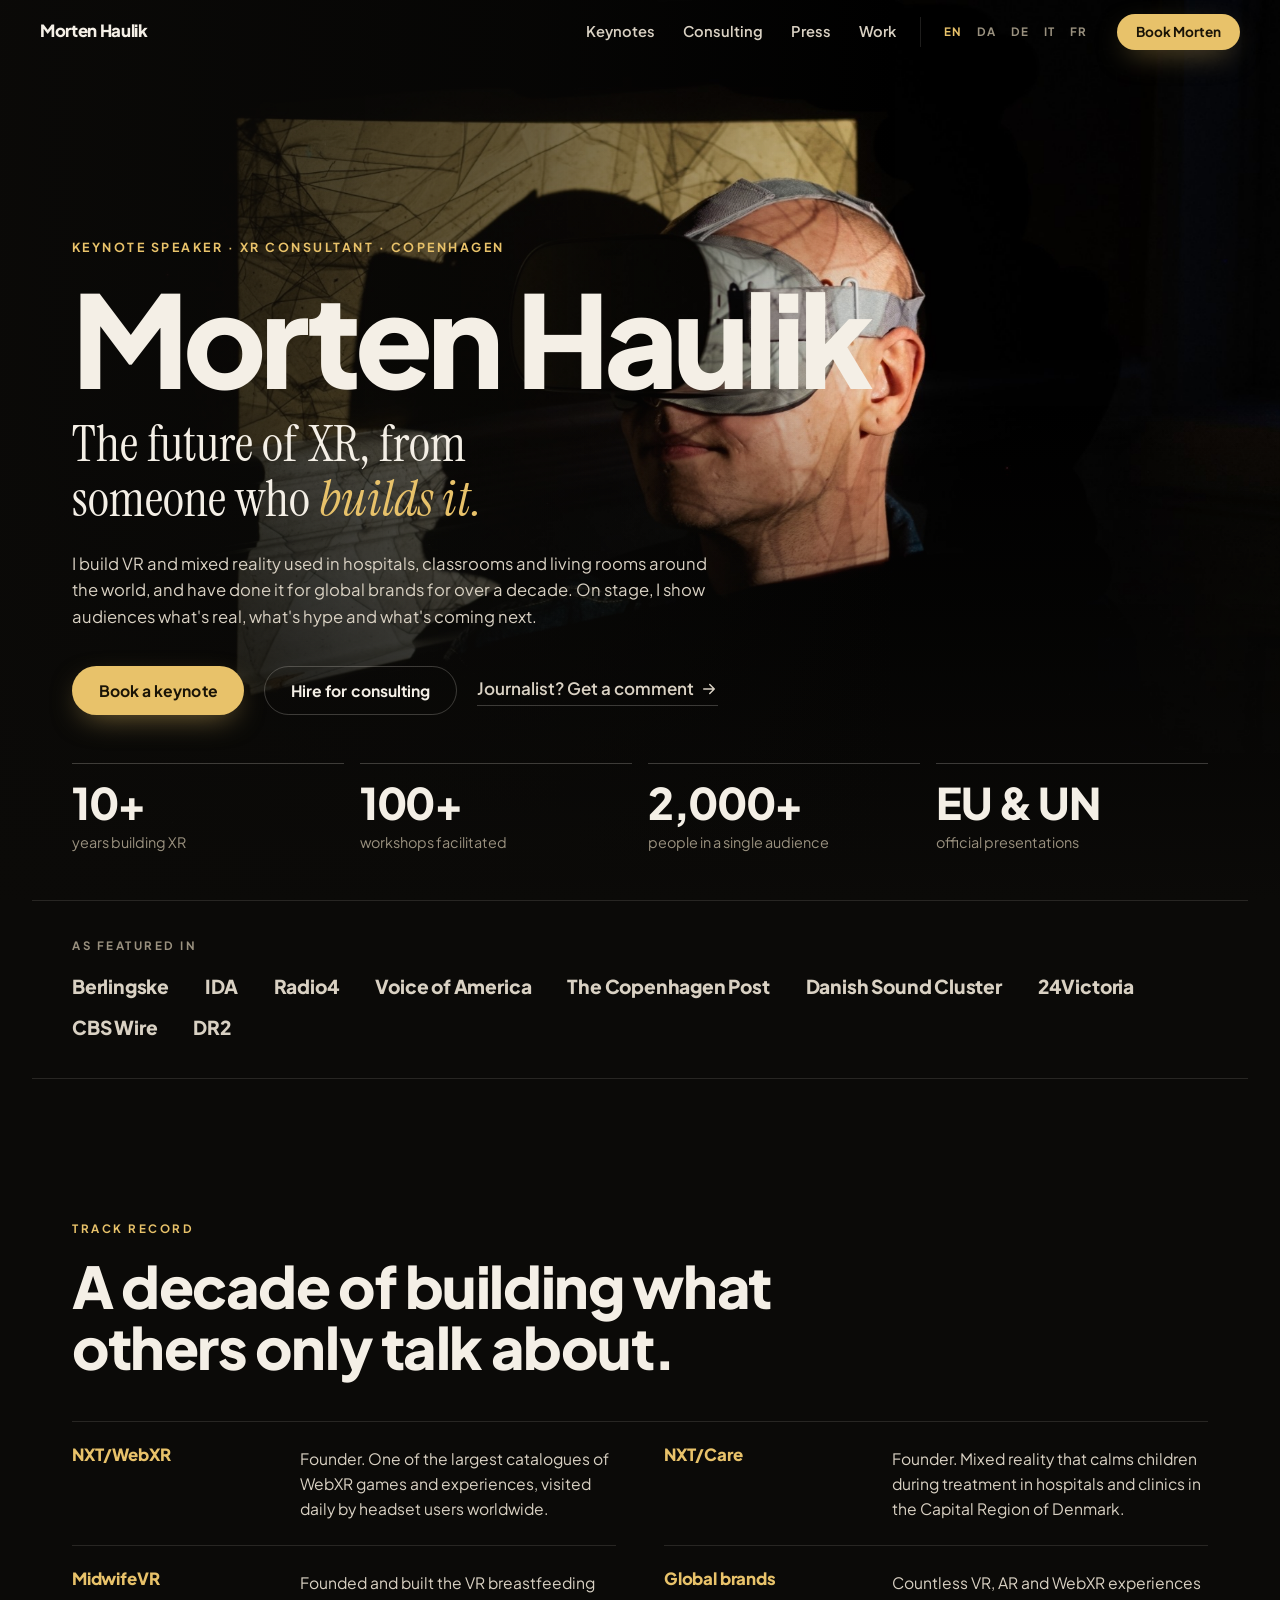
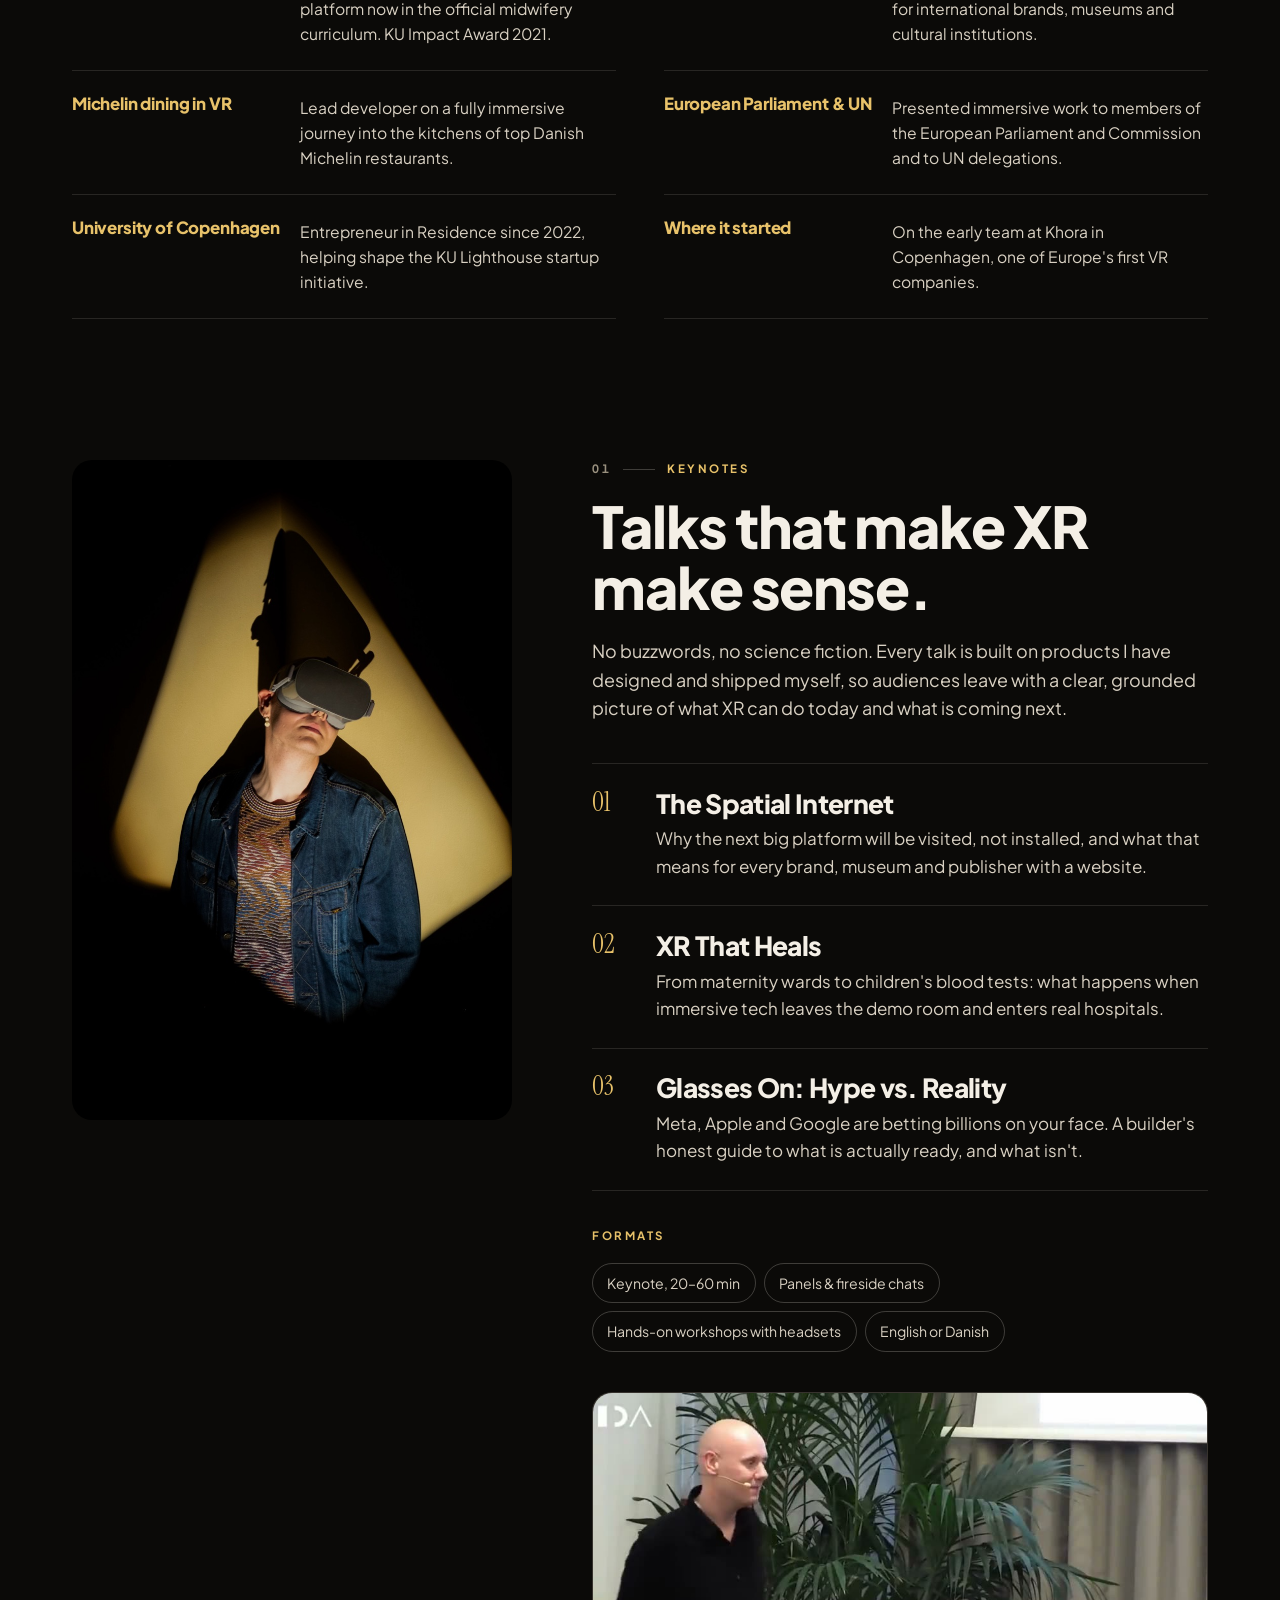
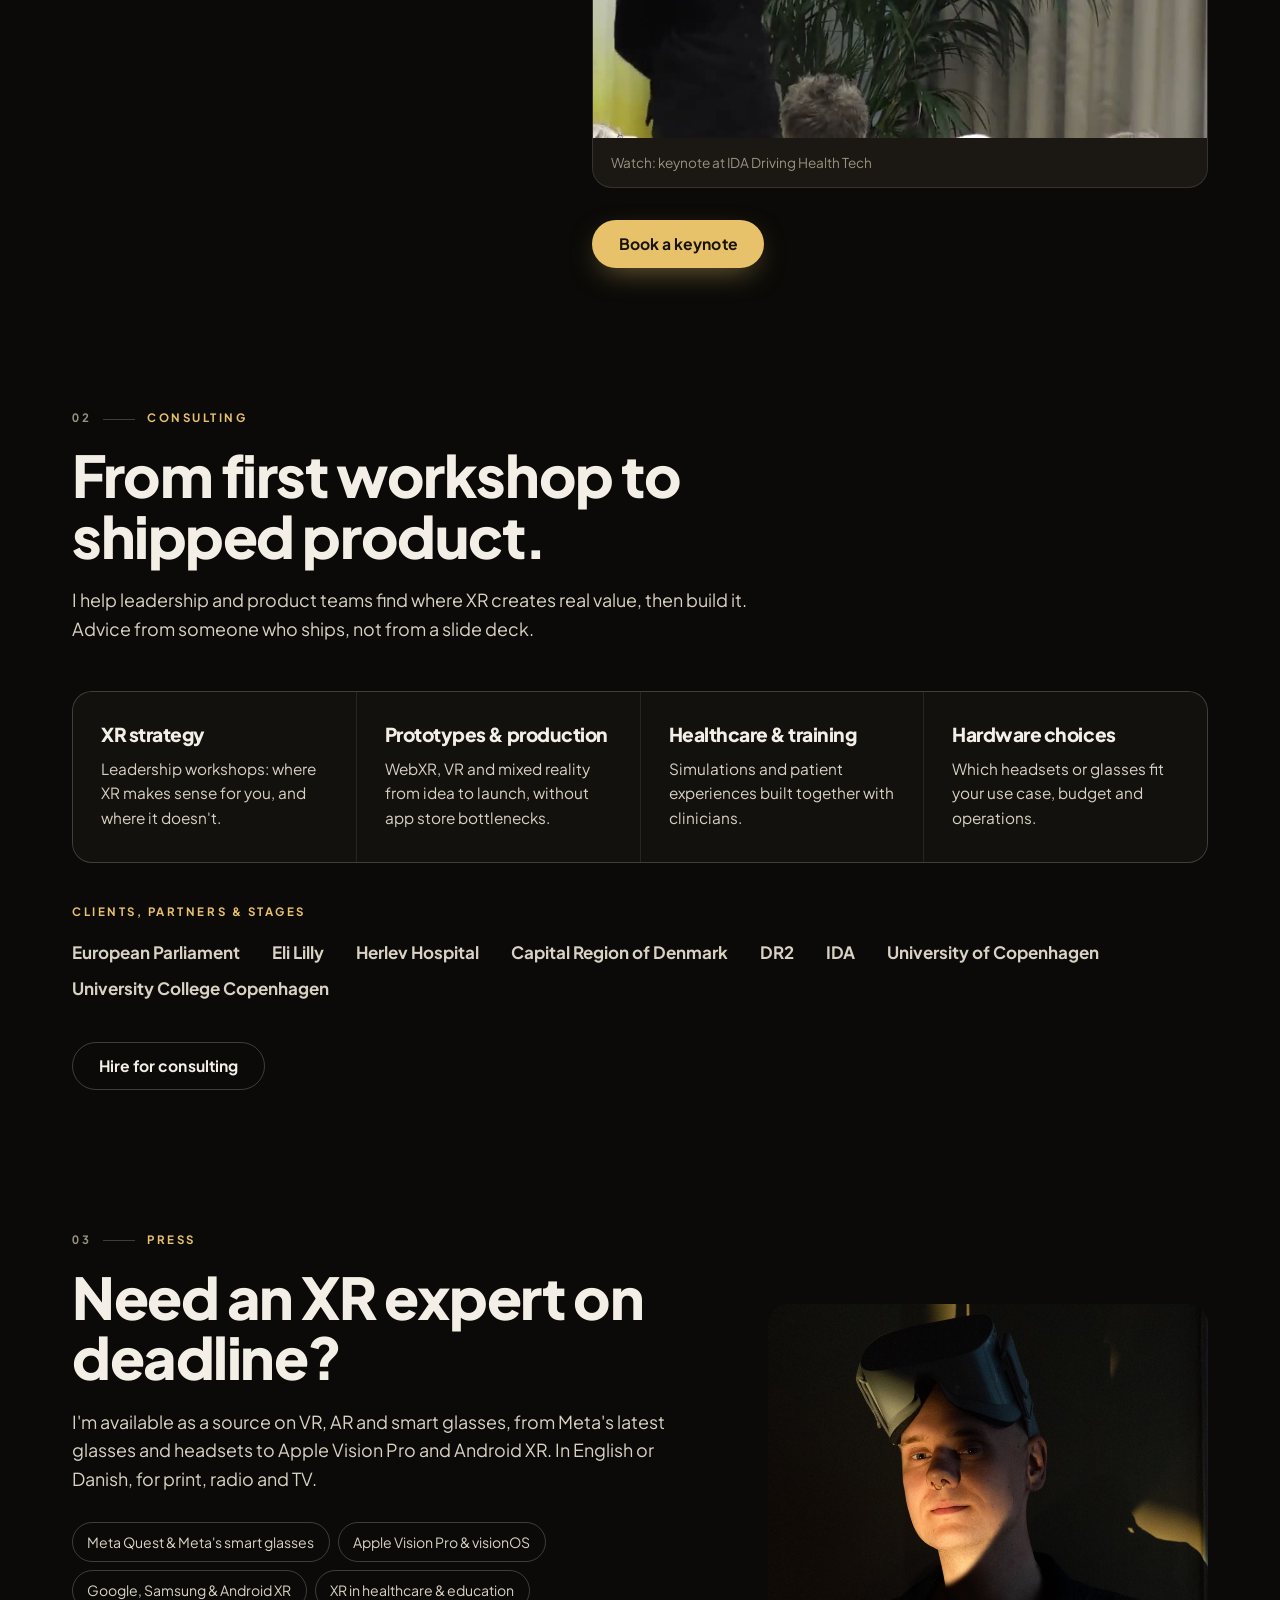
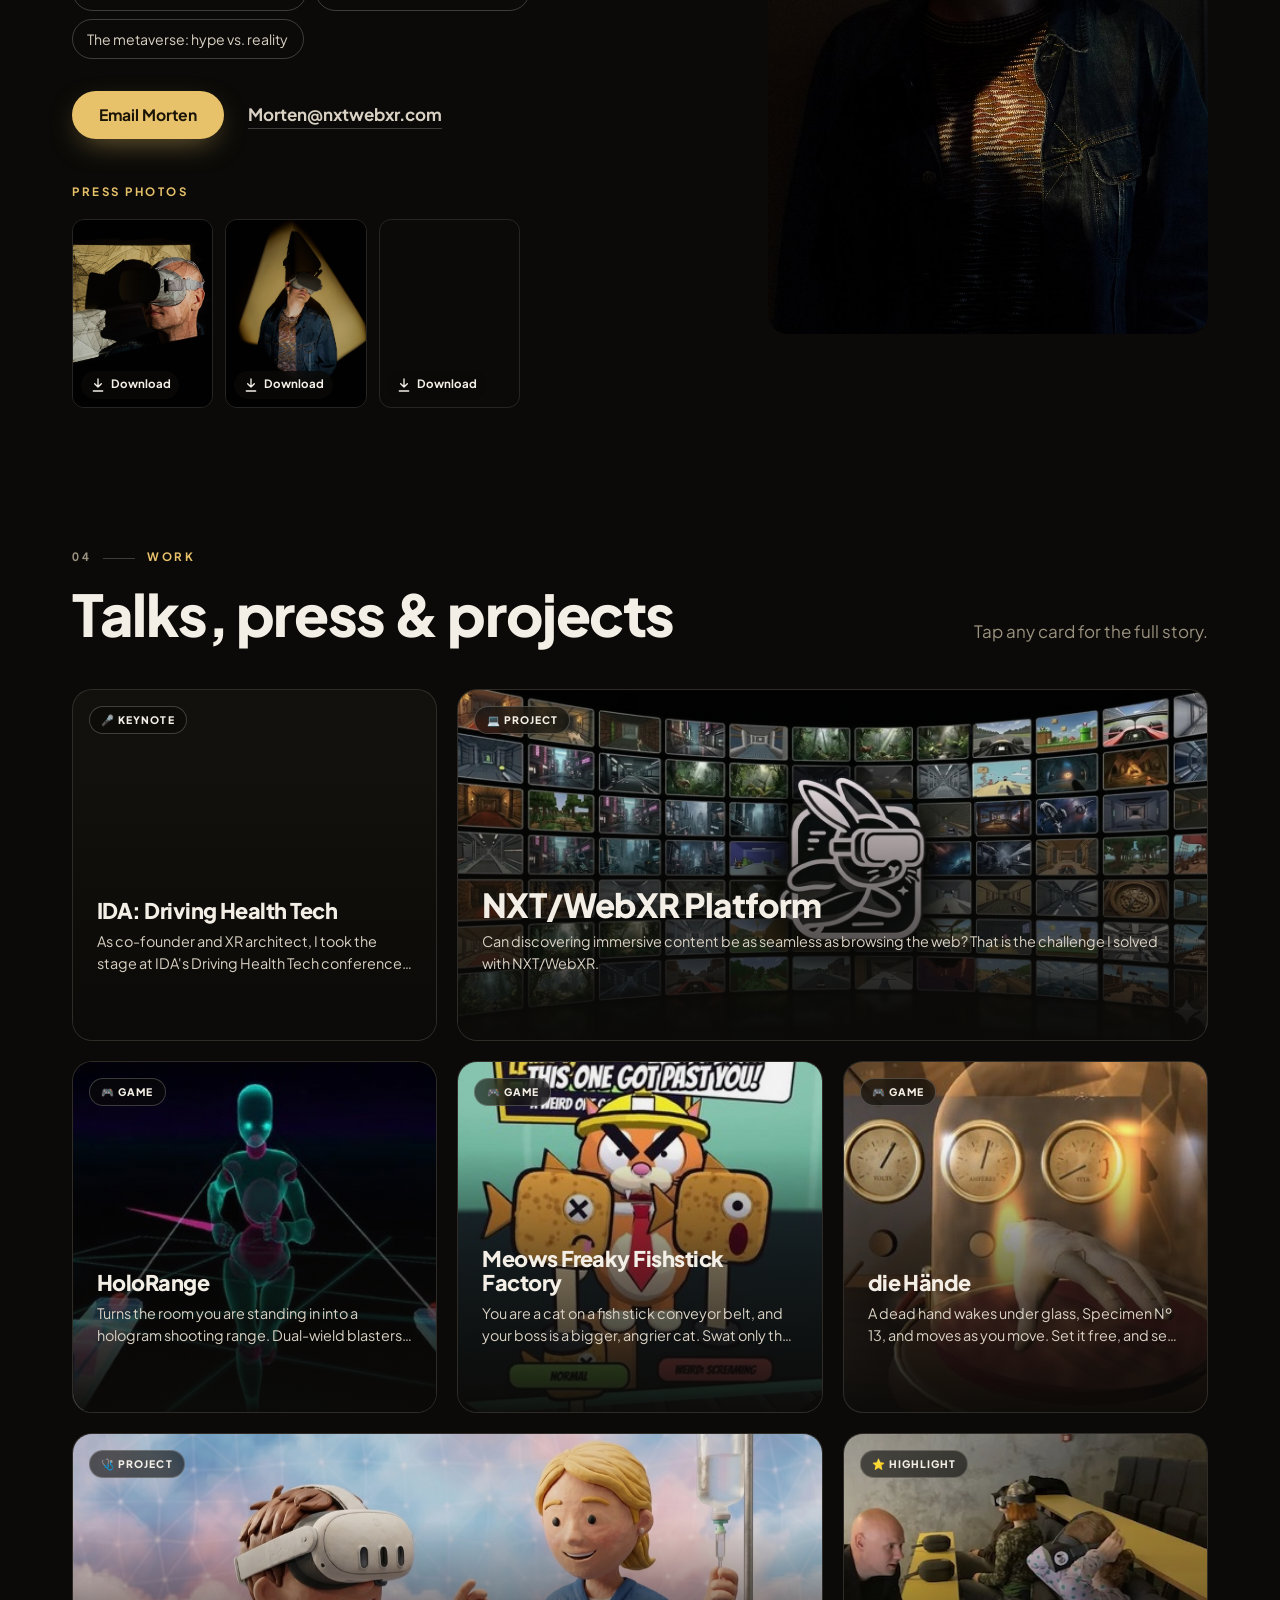
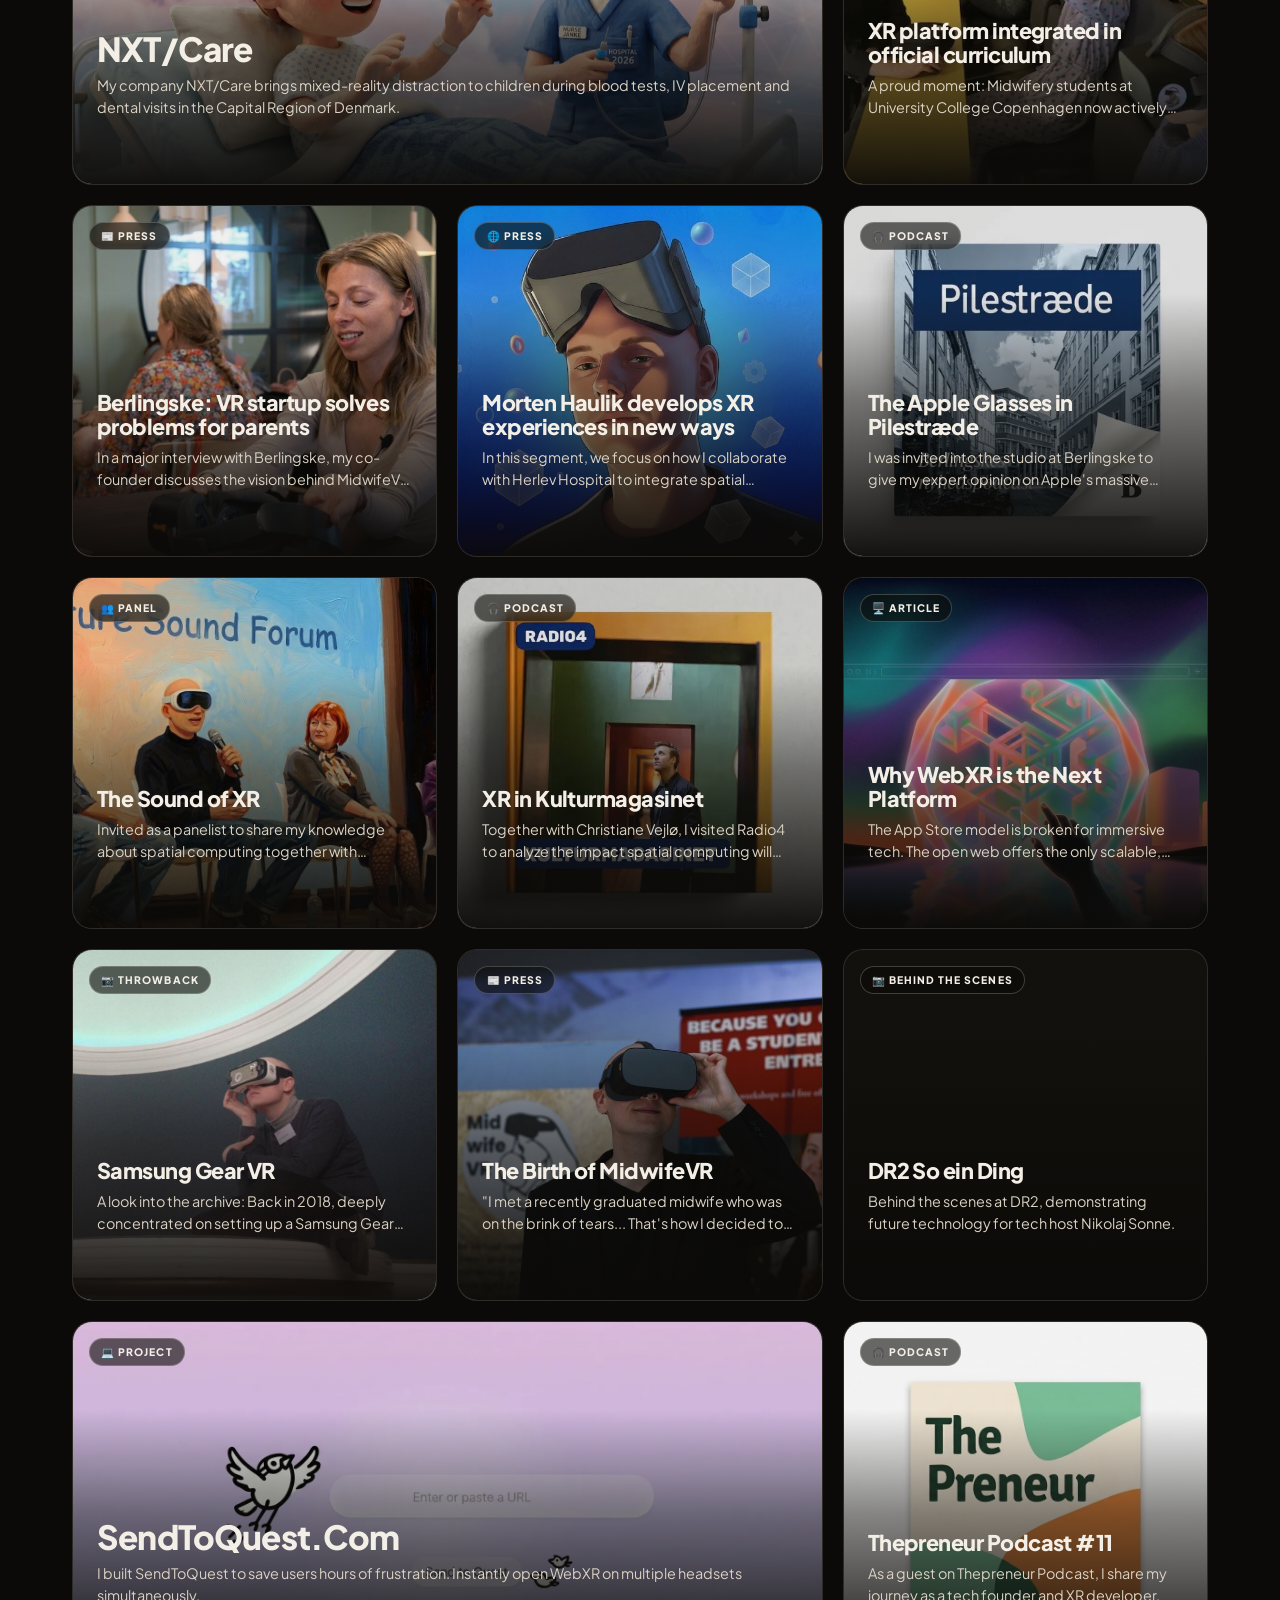
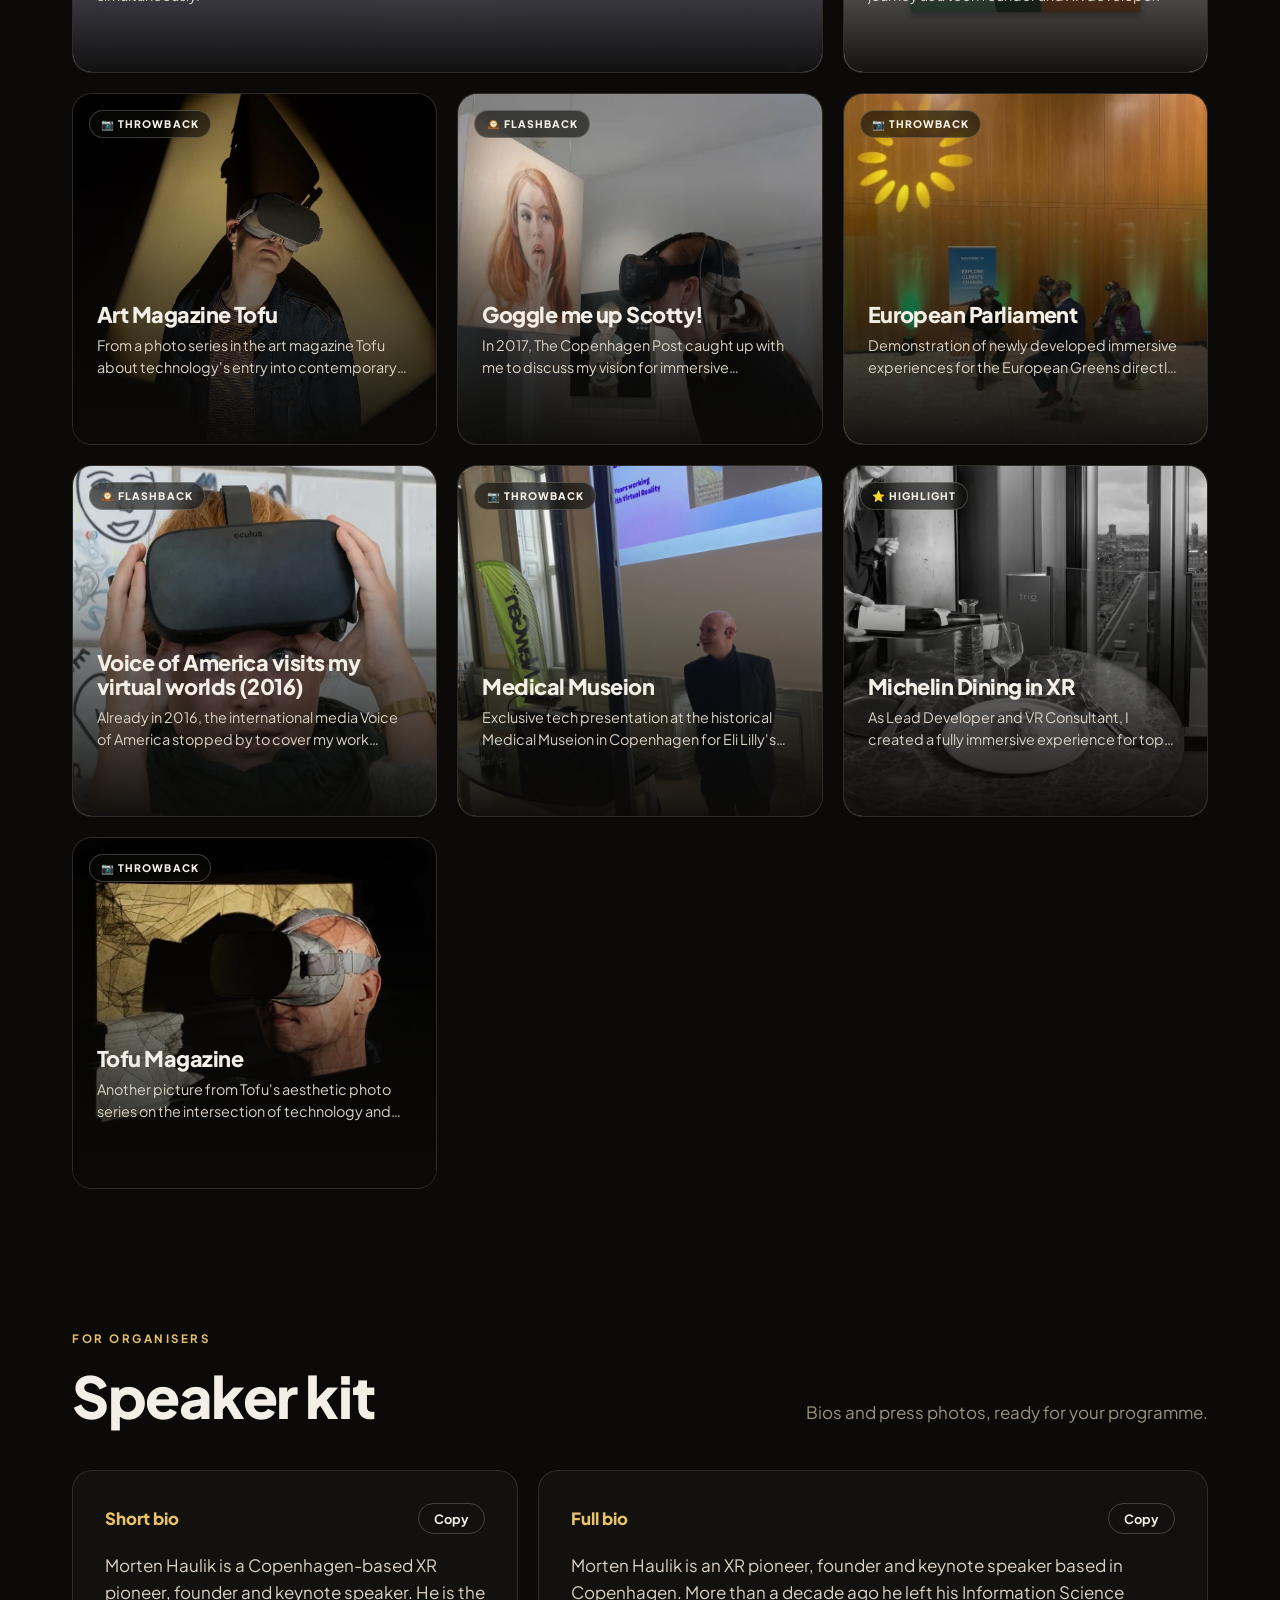
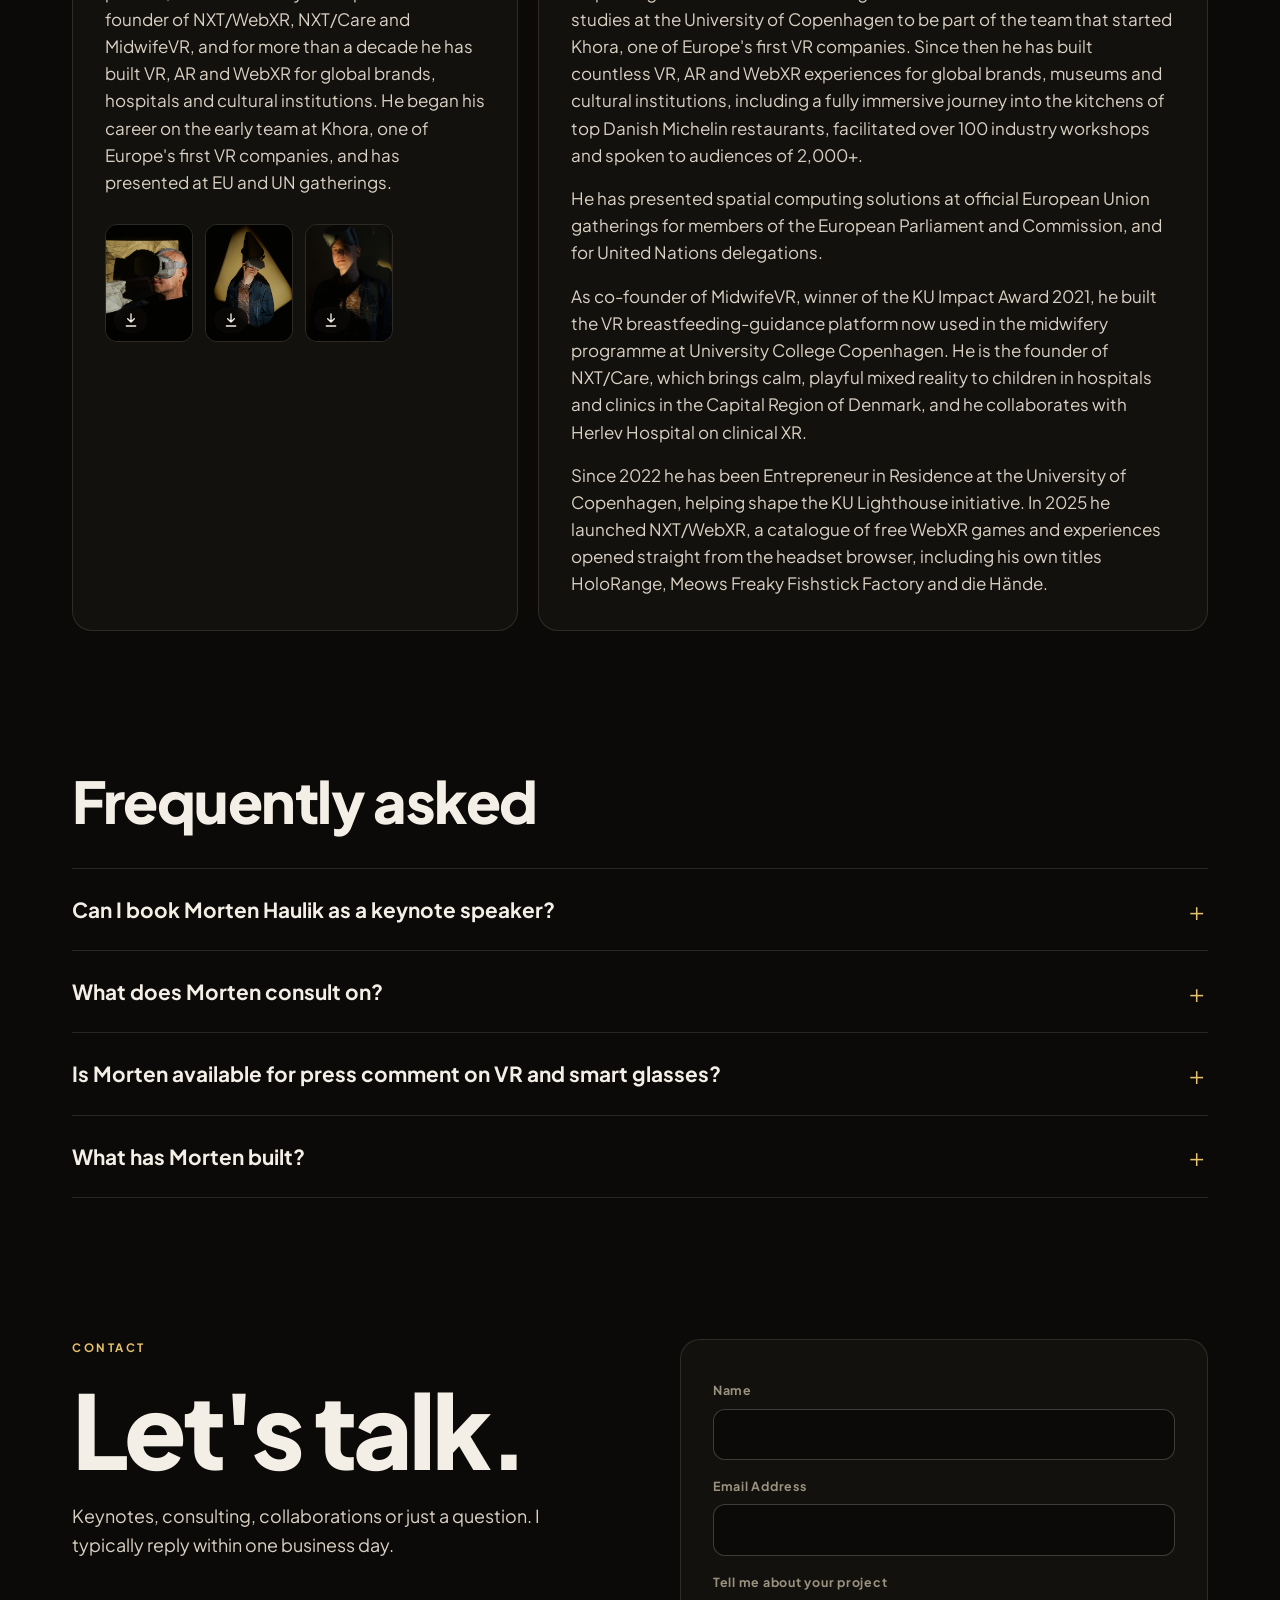
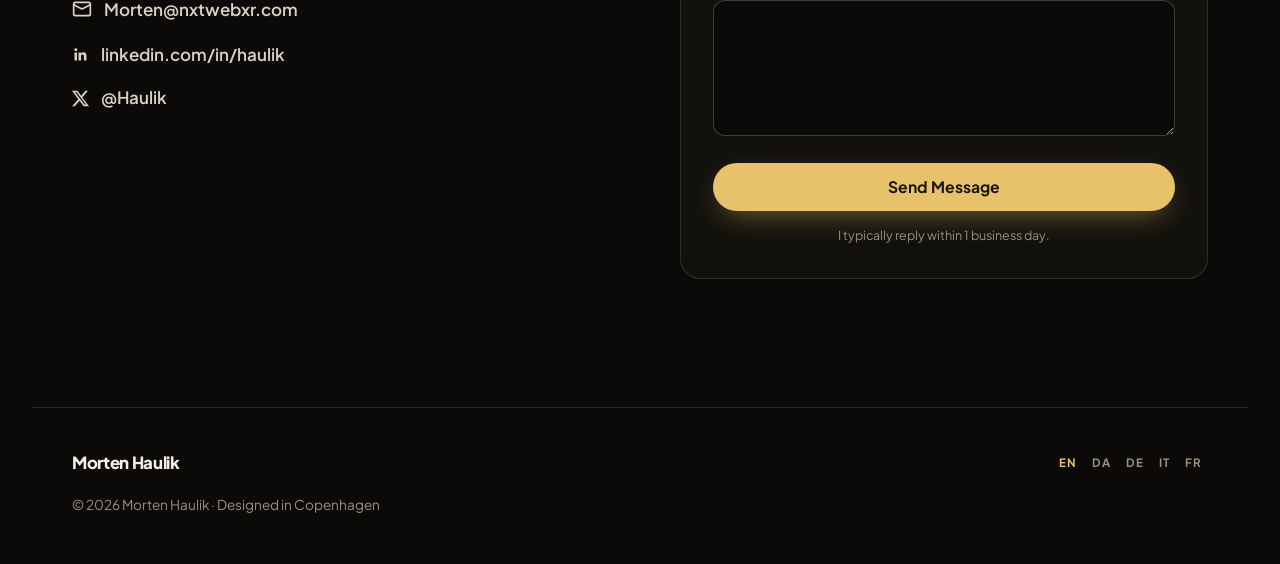
==== commit 1e97f5fe: "Lead hero and bios with current work; move Khora to career history Co-Authored-By: Claude Opus 5.5 <" ====
--- a/index.html
+++ b/index.html
@@ -5,7 +5,7 @@
 <meta name="viewport" content="width=device-width, initial-scale=1.0">
 <!-- Generated by build.js from data.js. Edit data.js, then run: node build.js -->
 <title>Morten Haulik | Spatial Computing Keynote Speaker &amp; XR Consultant</title>
-<meta name="description" content="XR pioneer from Copenhagen: part of starting Khora, one of Europe's first VR companies, and founder of NXT/WebXR and NXT/Care. Book keynotes, hire XR consulting or request press comment.">
+<meta name="description" content="XR pioneer and keynote speaker from Copenhagen, founder of NXT/WebXR and NXT/Care. Book keynotes on VR, AR and smart glasses, hire XR consulting or request press comment.">
 <meta name="author" content="Morten Haulik">
 <meta name="robots" content="index, follow, max-image-preview:large, max-snippet:-1">
 <meta name="theme-color" content="#0b0a08">
@@ -21,7 +21,7 @@
 <meta property="og:type" content="profile">
 <meta property="og:site_name" content="Morten Haulik">
 <meta property="og:title" content="Morten Haulik | Spatial Computing Keynote Speaker &amp; XR Consultant">
-<meta property="og:description" content="XR pioneer from Copenhagen: part of starting Khora, one of Europe's first VR companies, and founder of NXT/WebXR and NXT/Care. Book keynotes, hire XR consulting or request press comment.">
+<meta property="og:description" content="XR pioneer and keynote speaker from Copenhagen, founder of NXT/WebXR and NXT/Care. Book keynotes on VR, AR and smart glasses, hire XR consulting or request press comment.">
 <meta property="og:url" content="https://www.mortenhaulik.com/">
 <meta property="og:image" content="https://www.mortenhaulik.com/og-image.jpg">
 <meta property="og:image:width" content="1200">
@@ -38,7 +38,7 @@
 <meta name="twitter:site" content="@Haulik">
 <meta name="twitter:creator" content="@Haulik">
 <meta name="twitter:title" content="Morten Haulik | Spatial Computing Keynote Speaker &amp; XR Consultant">
-<meta name="twitter:description" content="XR pioneer from Copenhagen: part of starting Khora, one of Europe's first VR companies, and founder of NXT/WebXR and NXT/Care. Book keynotes, hire XR consulting or request press comment.">
+<meta name="twitter:description" content="XR pioneer and keynote speaker from Copenhagen, founder of NXT/WebXR and NXT/Care. Book keynotes on VR, AR and smart glasses, hire XR consulting or request press comment.">
 <meta name="twitter:image" content="https://www.mortenhaulik.com/og-image.jpg">
 <meta name="twitter:image:alt" content="Morten Haulik, keynote speaker and XR consultant">
 
@@ -74,7 +74,7 @@
    "@id": "https://www.mortenhaulik.com/#profilepage",
    "url": "https://www.mortenhaulik.com/",
    "name": "Morten Haulik | Spatial Computing Keynote Speaker & XR Consultant",
-   "description": "XR pioneer from Copenhagen: part of starting Khora, one of Europe's first VR companies, and founder of NXT/WebXR and NXT/Care. Book keynotes, hire XR consulting or request press comment.",
+   "description": "XR pioneer and keynote speaker from Copenhagen, founder of NXT/WebXR and NXT/Care. Book keynotes on VR, AR and smart glasses, hire XR consulting or request press comment.",
    "isPartOf": {
     "@id": "https://www.mortenhaulik.com/#website"
    },
@@ -135,7 +135,7 @@
      "@id": "https://nxtcare.eu/#organization"
     }
    ],
-   "description": "Morten Haulik is a Copenhagen-based XR pioneer, founder and keynote speaker. Part of the team that started Khora, one of Europe's first VR companies, he has spent more than a decade building VR, AR and WebXR for global brands, hospitals and cultural institutions. He is the founder of NXT/WebXR, NXT/Care and MidwifeVR, and has presented at EU and UN gatherings.",
+   "description": "Morten Haulik is a Copenhagen-based XR pioneer, founder and keynote speaker. He is the founder of NXT/WebXR, NXT/Care and MidwifeVR, and for more than a decade he has built VR, AR and WebXR for global brands, hospitals and cultural institutions. He began his career on the early team at Khora, one of Europe's first VR companies, and has presented at EU and UN gatherings.",
    "knowsAbout": [
     "Spatial Computing",
     "Extended Reality (XR)",
@@ -468,7 +468,7 @@
      "name": "What has Morten built?",
      "acceptedAnswer": {
       "@type": "Answer",
-      "text": "More than a decade of XR, starting as part of the team behind Khora, one of Europe's first VR companies. He has built countless VR, AR and WebXR experiences for global brands, museums and cultural institutions, including a Michelin-restaurant VR experience, and presented immersive work in the European Parliament. He founded MidwifeVR (KU Impact Award 2021, now in the midwifery curriculum at University College Copenhagen), NXT/Care (mixed reality for children in hospitals) and NXT/WebXR (one of the largest catalogues of WebXR games, including his own HoloRange, Meows Freaky Fishstick Factory and die Hände)."
+      "text": "He is the founder of NXT/WebXR (one of the largest catalogues of WebXR games, including his own HoloRange, Meows Freaky Fishstick Factory and die Hände), NXT/Care (mixed reality for children in hospitals) and MidwifeVR (KU Impact Award 2021, now in the midwifery curriculum at University College Copenhagen). Over more than a decade he has built countless VR, AR and WebXR experiences for global brands, museums and cultural institutions, including a Michelin-restaurant VR experience, and presented immersive work in the European Parliament. His career began on the early team at Khora, one of Europe's first VR companies."
      }
     }
    ]
@@ -502,7 +502,7 @@
       <p class="eyebrow reveal">Keynote speaker · XR consultant · Copenhagen</p>
       <h1 id="hero-title" class="reveal">Morten Haulik</h1>
       <p class="tagline reveal">The future of XR, from someone who <em>builds it.</em></p>
-      <p class="hero-sub reveal">Part of the team that started Khora, one of Europe's first VR companies, I have spent over a decade building XR for global brands, hospitals and cultural institutions. On stage, I show audiences what's real, what's hype and what's coming next.</p>
+      <p class="hero-sub reveal">I build VR and mixed reality used in hospitals, classrooms and living rooms around the world, and have done it for global brands for over a decade. On stage, I show audiences what's real, what's hype and what's coming next.</p>
       <div class="hero-ctas reveal">
         <button class="btn btn-gold" type="button" data-open-booking>Book a keynote</button>
         <a class="btn btn-line" href="#contact">Hire for consulting</a>
@@ -530,14 +530,14 @@
       </div>
     </div>
     <ol class="track-list">
-      <li class="reveal"><h3>Khora</h3><p>Part of the team that started Khora in Copenhagen, one of Europe's first VR companies.</p></li>
+      <li class="reveal"><h3>NXT/WebXR</h3><p>Founder. One of the largest catalogues of WebXR games and experiences, visited daily by headset users worldwide.</p></li>
+      <li class="reveal"><h3>NXT/Care</h3><p>Founder. Mixed reality that calms children during treatment in hospitals and clinics in the Capital Region of Denmark.</p></li>
+      <li class="reveal"><h3>MidwifeVR</h3><p>Founded and built the VR breastfeeding platform now in the official midwifery curriculum. KU Impact Award 2021.</p></li>
       <li class="reveal"><h3>Global brands</h3><p>Countless VR, AR and WebXR experiences for international brands, museums and cultural institutions.</p></li>
       <li class="reveal"><h3>Michelin dining in VR</h3><p>Lead developer on a fully immersive journey into the kitchens of top Danish Michelin restaurants.</p></li>
       <li class="reveal"><h3>European Parliament &amp; UN</h3><p>Presented immersive work to members of the European Parliament and Commission and to UN delegations.</p></li>
-      <li class="reveal"><h3>MidwifeVR</h3><p>Founded and built the VR breastfeeding platform now in the official midwifery curriculum. KU Impact Award 2021.</p></li>
-      <li class="reveal"><h3>NXT/Care</h3><p>Founder. Mixed reality that calms children during treatment in hospitals and clinics in the Capital Region of Denmark.</p></li>
-      <li class="reveal"><h3>NXT/WebXR</h3><p>Founder. One of the largest catalogues of WebXR games and experiences, visited daily by headset users worldwide.</p></li>
       <li class="reveal"><h3>University of Copenhagen</h3><p>Entrepreneur in Residence since 2022, helping shape the KU Lighthouse startup initiative.</p></li>
+      <li class="reveal"><h3>Where it started</h3><p>On the early team at Khora in Copenhagen, one of Europe's first VR companies.</p></li>
     </ol>
   </section>
 
@@ -580,7 +580,7 @@
     </div>
     <div class="partners reveal">
       <p class="label">Clients, partners &amp; stages</p>
-      <ul><li>Khora</li><li>European Parliament</li><li>Eli Lilly</li><li>Herlev Hospital</li><li>Capital Region of Denmark</li><li>DR2</li><li>IDA</li><li>University of Copenhagen</li><li>University College Copenhagen</li></ul>
+      <ul><li>European Parliament</li><li>Eli Lilly</li><li>Herlev Hospital</li><li>Capital Region of Denmark</li><li>DR2</li><li>IDA</li><li>University of Copenhagen</li><li>University College Copenhagen</li></ul>
     </div>
     <a class="btn btn-line reveal" href="#contact">Hire for consulting</a>
   </section>
@@ -855,7 +855,7 @@
     <div class="kit-grid">
       <div class="panel reveal">
         <div class="panel-head"><h3>Short bio</h3><button class="copy" type="button" data-copy="kit-short" data-done="Copied ✓">Copy</button></div>
-        <p id="kit-short">Morten Haulik is a Copenhagen-based XR pioneer, founder and keynote speaker. Part of the team that started Khora, one of Europe's first VR companies, he has spent more than a decade building VR, AR and WebXR for global brands, hospitals and cultural institutions. He is the founder of NXT/WebXR, NXT/Care and MidwifeVR, and has presented at EU and UN gatherings.</p>
+        <p id="kit-short">Morten Haulik is a Copenhagen-based XR pioneer, founder and keynote speaker. He is the founder of NXT/WebXR, NXT/Care and MidwifeVR, and for more than a decade he has built VR, AR and WebXR for global brands, hospitals and cultural institutions. He began his career on the early team at Khora, one of Europe's first VR companies, and has presented at EU and UN gatherings.</p>
         <ul class="photo-dl small">
           <li><a href="/press/morten-haulik-1.jpg" download><img src="/press/morten-haulik-1.jpg" alt="Morten Haulik press photo 1" loading="lazy" decoding="async"><span><svg width="16" height="16" viewBox="0 0 24 24" fill="none" stroke="currentColor" stroke-width="2" stroke-linecap="round" stroke-linejoin="round" aria-hidden="true"><path d="M12 3v12M7 10l5 5 5-5M5 21h14"/></svg></span></a></li>
           <li><a href="/press/morten-haulik-2.jpg" download><img src="/press/morten-haulik-2.jpg" alt="Morten Haulik press photo 2" loading="lazy" decoding="async"><span><svg width="16" height="16" viewBox="0 0 24 24" fill="none" stroke="currentColor" stroke-width="2" stroke-linecap="round" stroke-linejoin="round" aria-hidden="true"><path d="M12 3v12M7 10l5 5 5-5M5 21h14"/></svg></span></a></li>
@@ -875,7 +875,7 @@
       <details class="reveal"><summary>Can I book Morten Haulik as a keynote speaker?</summary><p>Yes. Morten gives keynotes, panels and workshops on XR, VR, mixed reality and smart glasses for conferences, corporate events and universities across Europe, in English or Danish. Use the booking form on this page or email Morten@nxtwebxr.com.</p></details>
       <details class="reveal"><summary>What does Morten consult on?</summary><p>XR strategy, WebXR and VR/mixed-reality development, healthcare and training simulations, and choosing the right hardware. He works with companies, hospitals, museums and universities, from the first workshop to a shipped product.</p></details>
       <details class="reveal"><summary>Is Morten available for press comment on VR and smart glasses?</summary><p>Yes. Journalists can reach him for expert comment on Meta Quest and Meta's smart glasses, Apple Vision Pro, Android XR and the wider XR industry, in English or Danish, at Morten@nxtwebxr.com.</p></details>
-      <details class="reveal"><summary>What has Morten built?</summary><p>More than a decade of XR, starting as part of the team behind Khora, one of Europe's first VR companies. He has built countless VR, AR and WebXR experiences for global brands, museums and cultural institutions, including a Michelin-restaurant VR experience, and presented immersive work in the European Parliament. He founded MidwifeVR (KU Impact Award 2021, now in the midwifery curriculum at University College Copenhagen), NXT/Care (mixed reality for children in hospitals) and NXT/WebXR (one of the largest catalogues of WebXR games, including his own HoloRange, Meows Freaky Fishstick Factory and die Hände).</p></details>
+      <details class="reveal"><summary>What has Morten built?</summary><p>He is the founder of NXT/WebXR (one of the largest catalogues of WebXR games, including his own HoloRange, Meows Freaky Fishstick Factory and die Hände), NXT/Care (mixed reality for children in hospitals) and MidwifeVR (KU Impact Award 2021, now in the midwifery curriculum at University College Copenhagen). Over more than a decade he has built countless VR, AR and WebXR experiences for global brands, museums and cultural institutions, including a Michelin-restaurant VR experience, and presented immersive work in the European Parliament. His career began on the early team at Khora, one of Europe's first VR companies.</p></details>
     </div>
   </section>
 
@@ -947,7 +947,7 @@
   </div>
 </dialog>
 
-<script src="/data.js?v=2a487493" defer></script>
+<script src="/data.js?v=ccf0f547" defer></script>
 <script src="/main.js?v=3a068b97" defer></script>
 </body>
 </html>
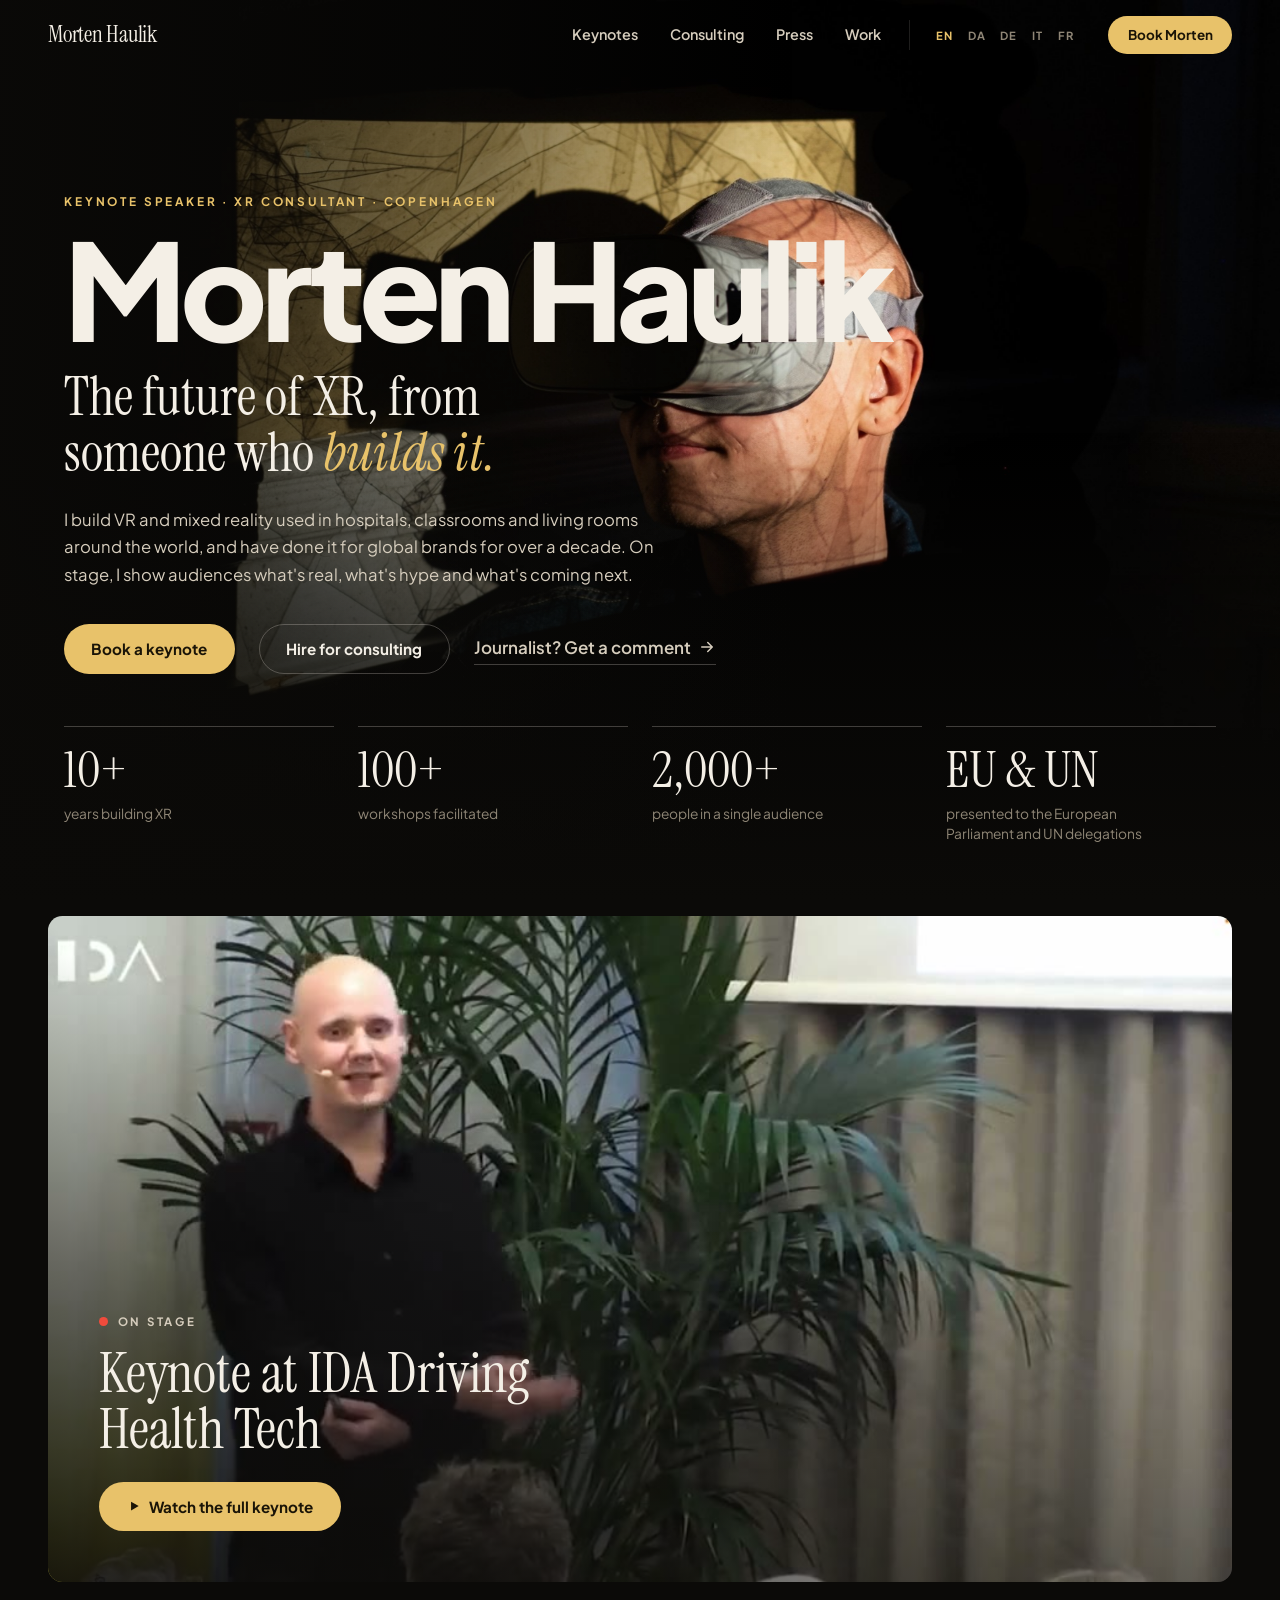
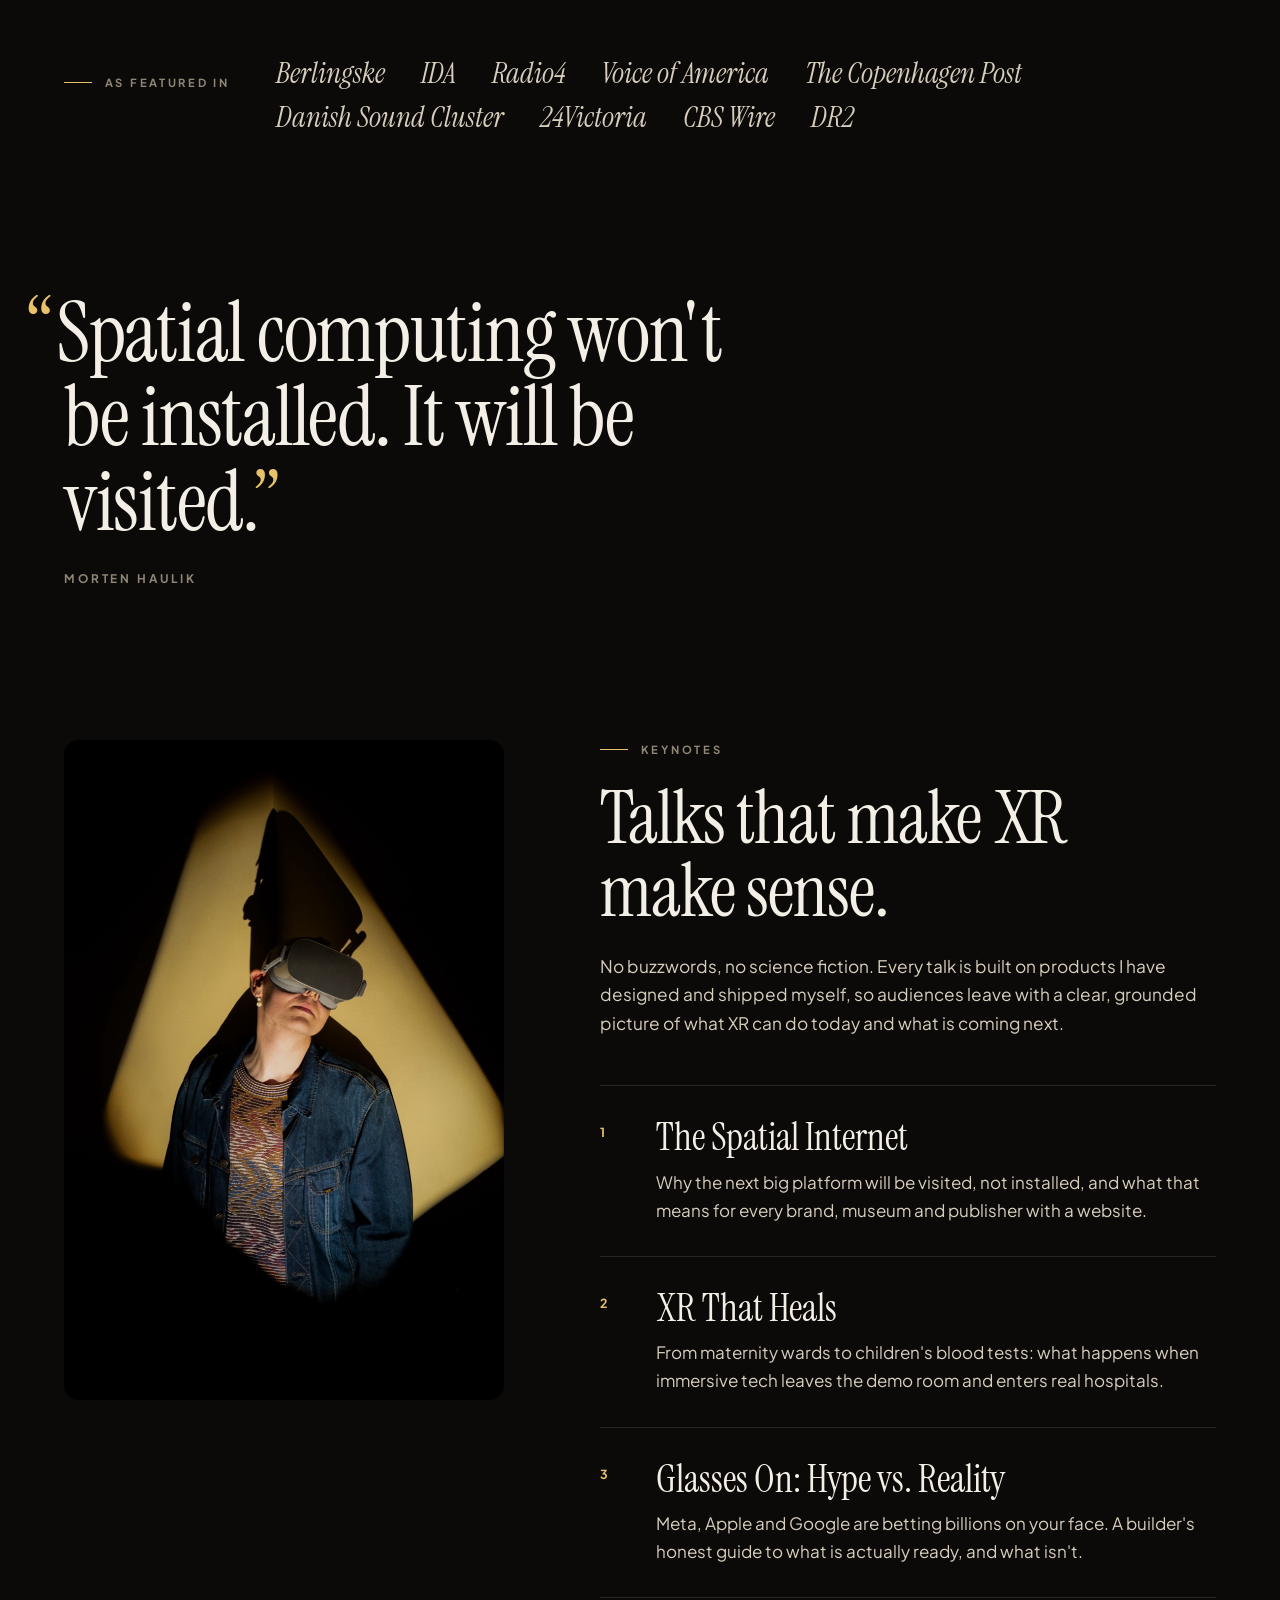
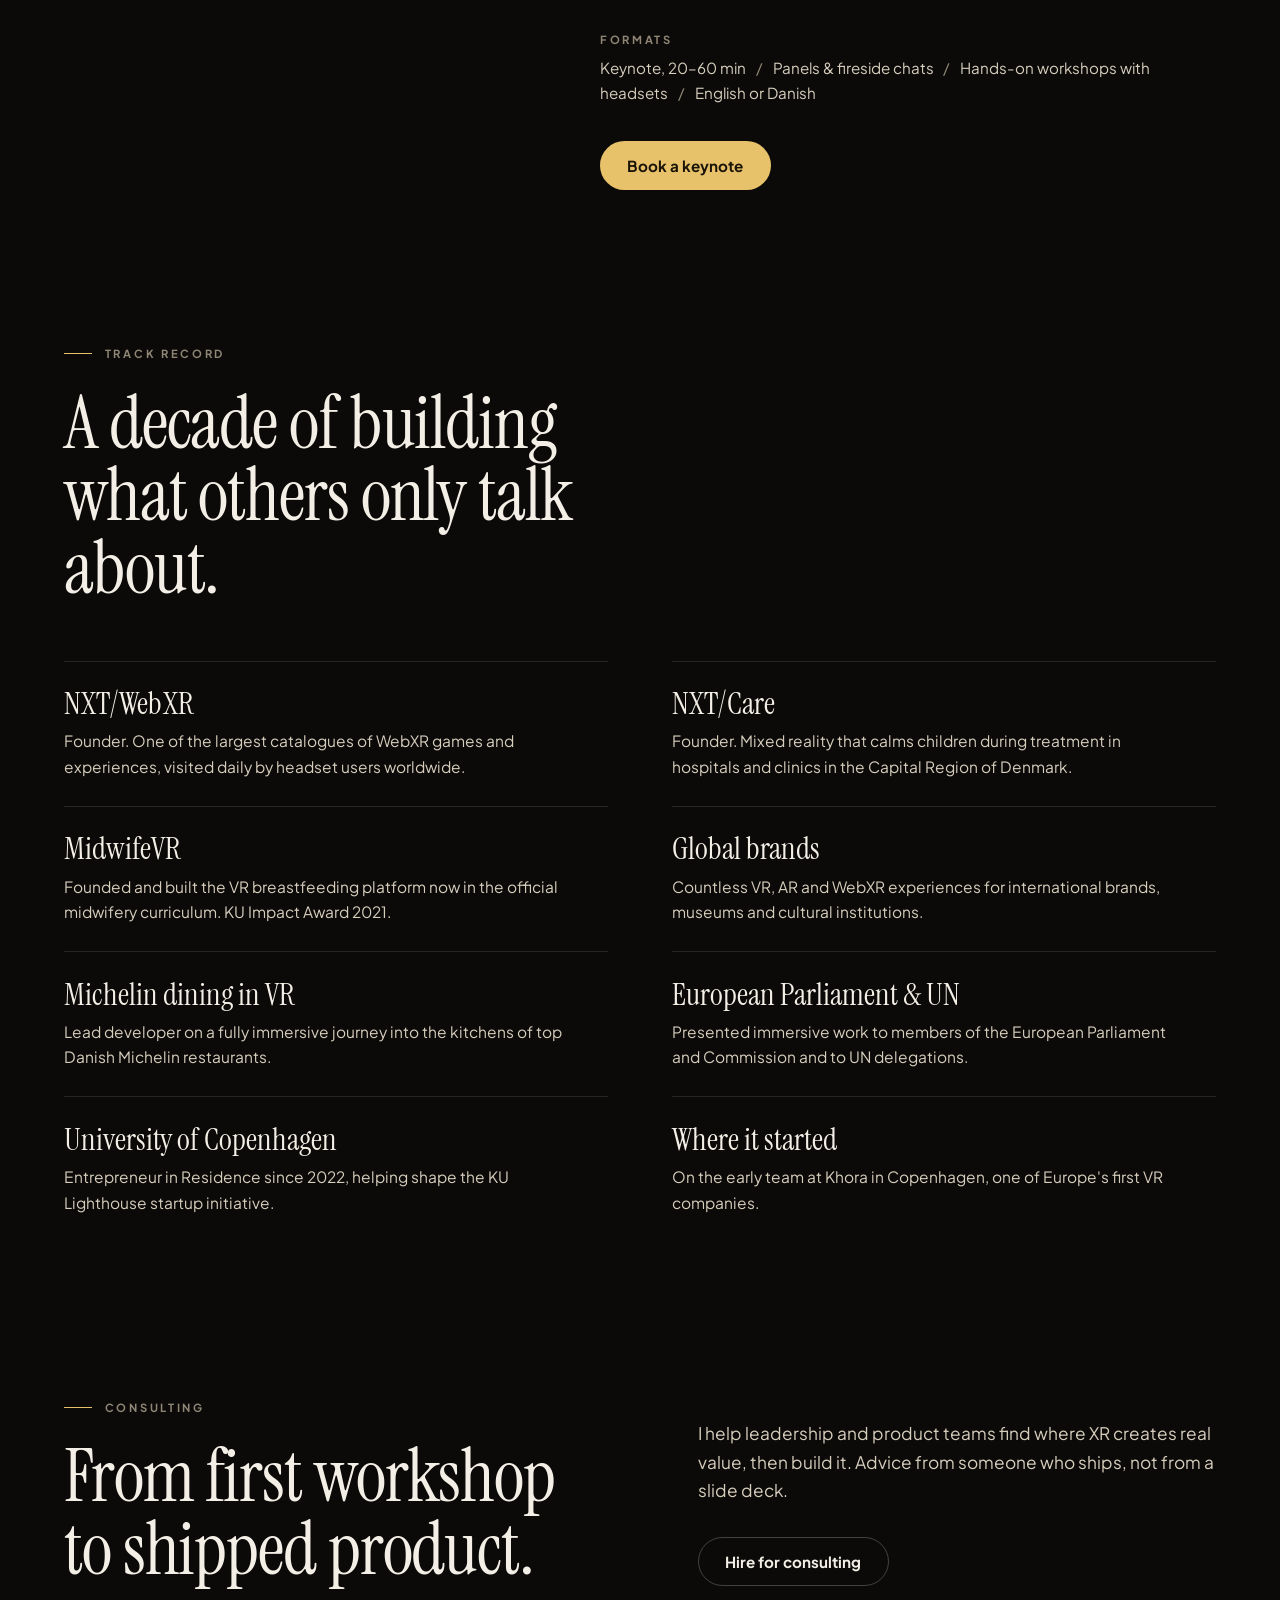
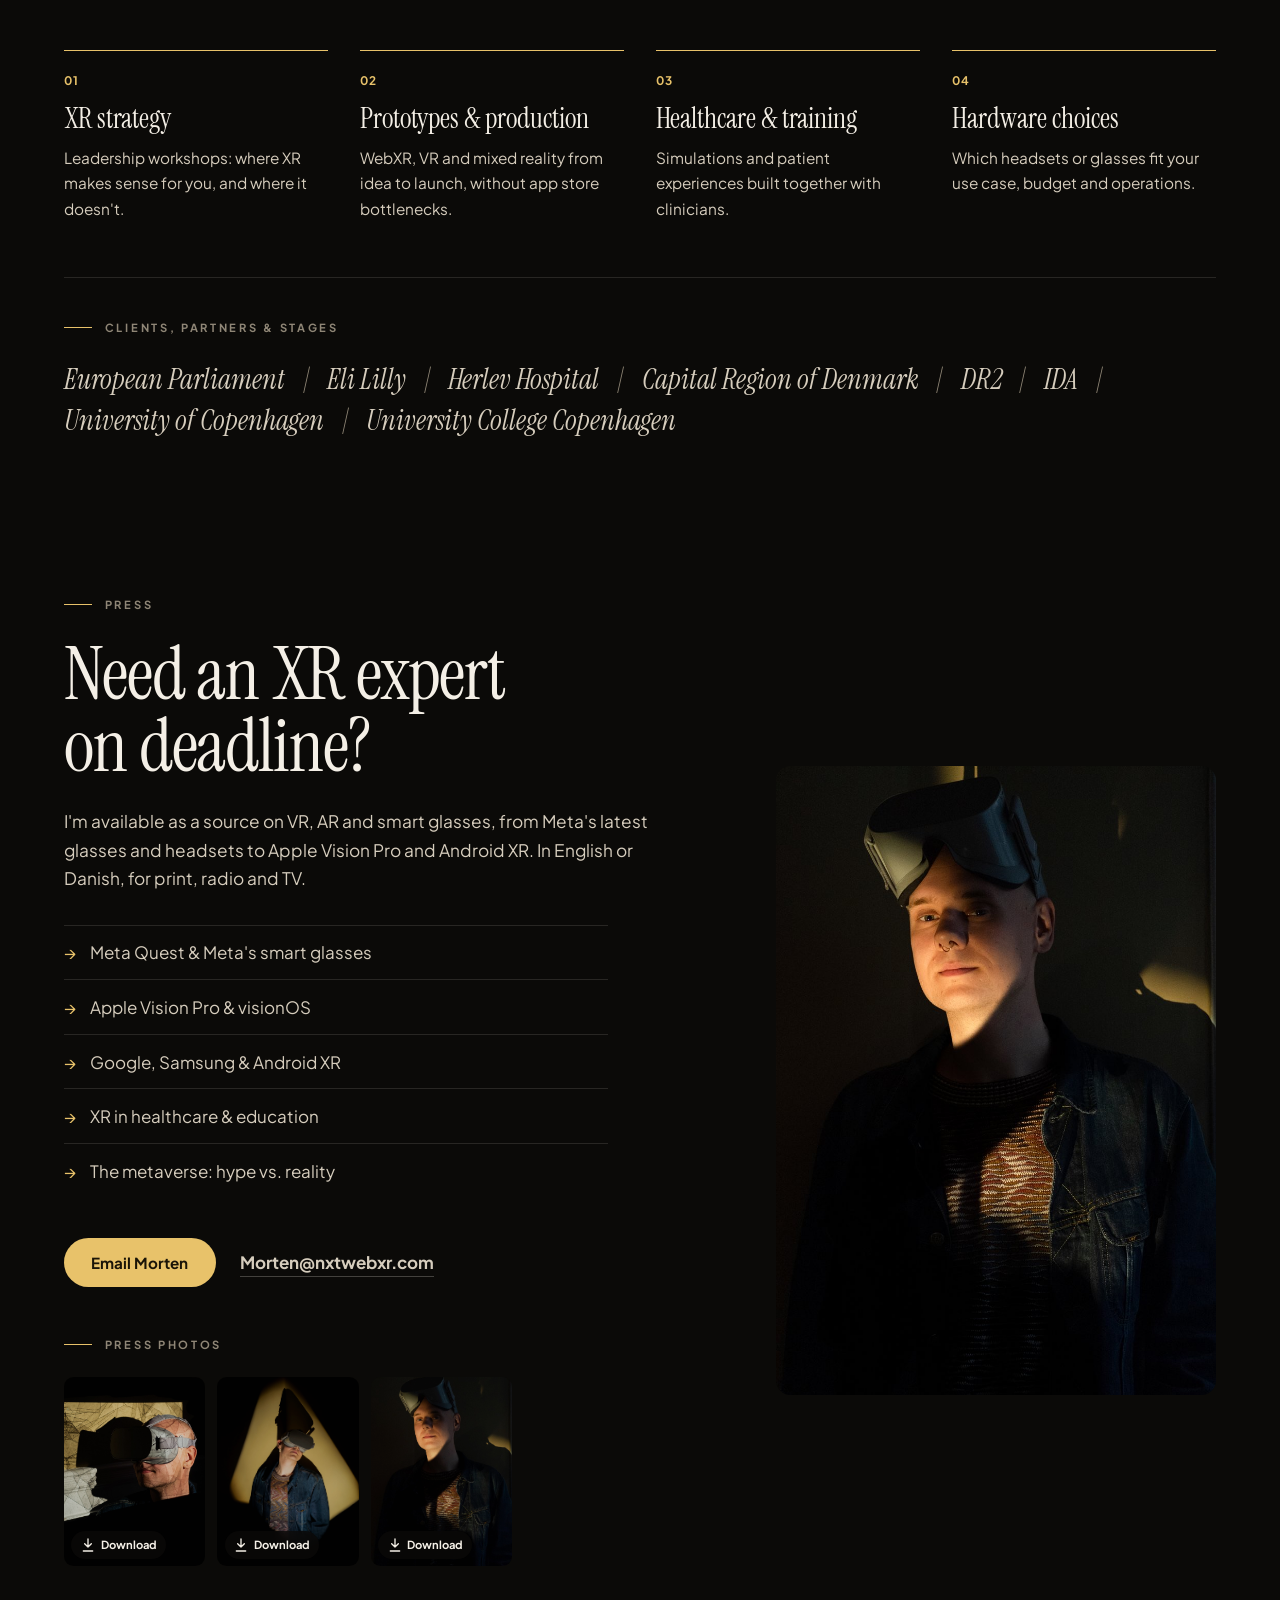
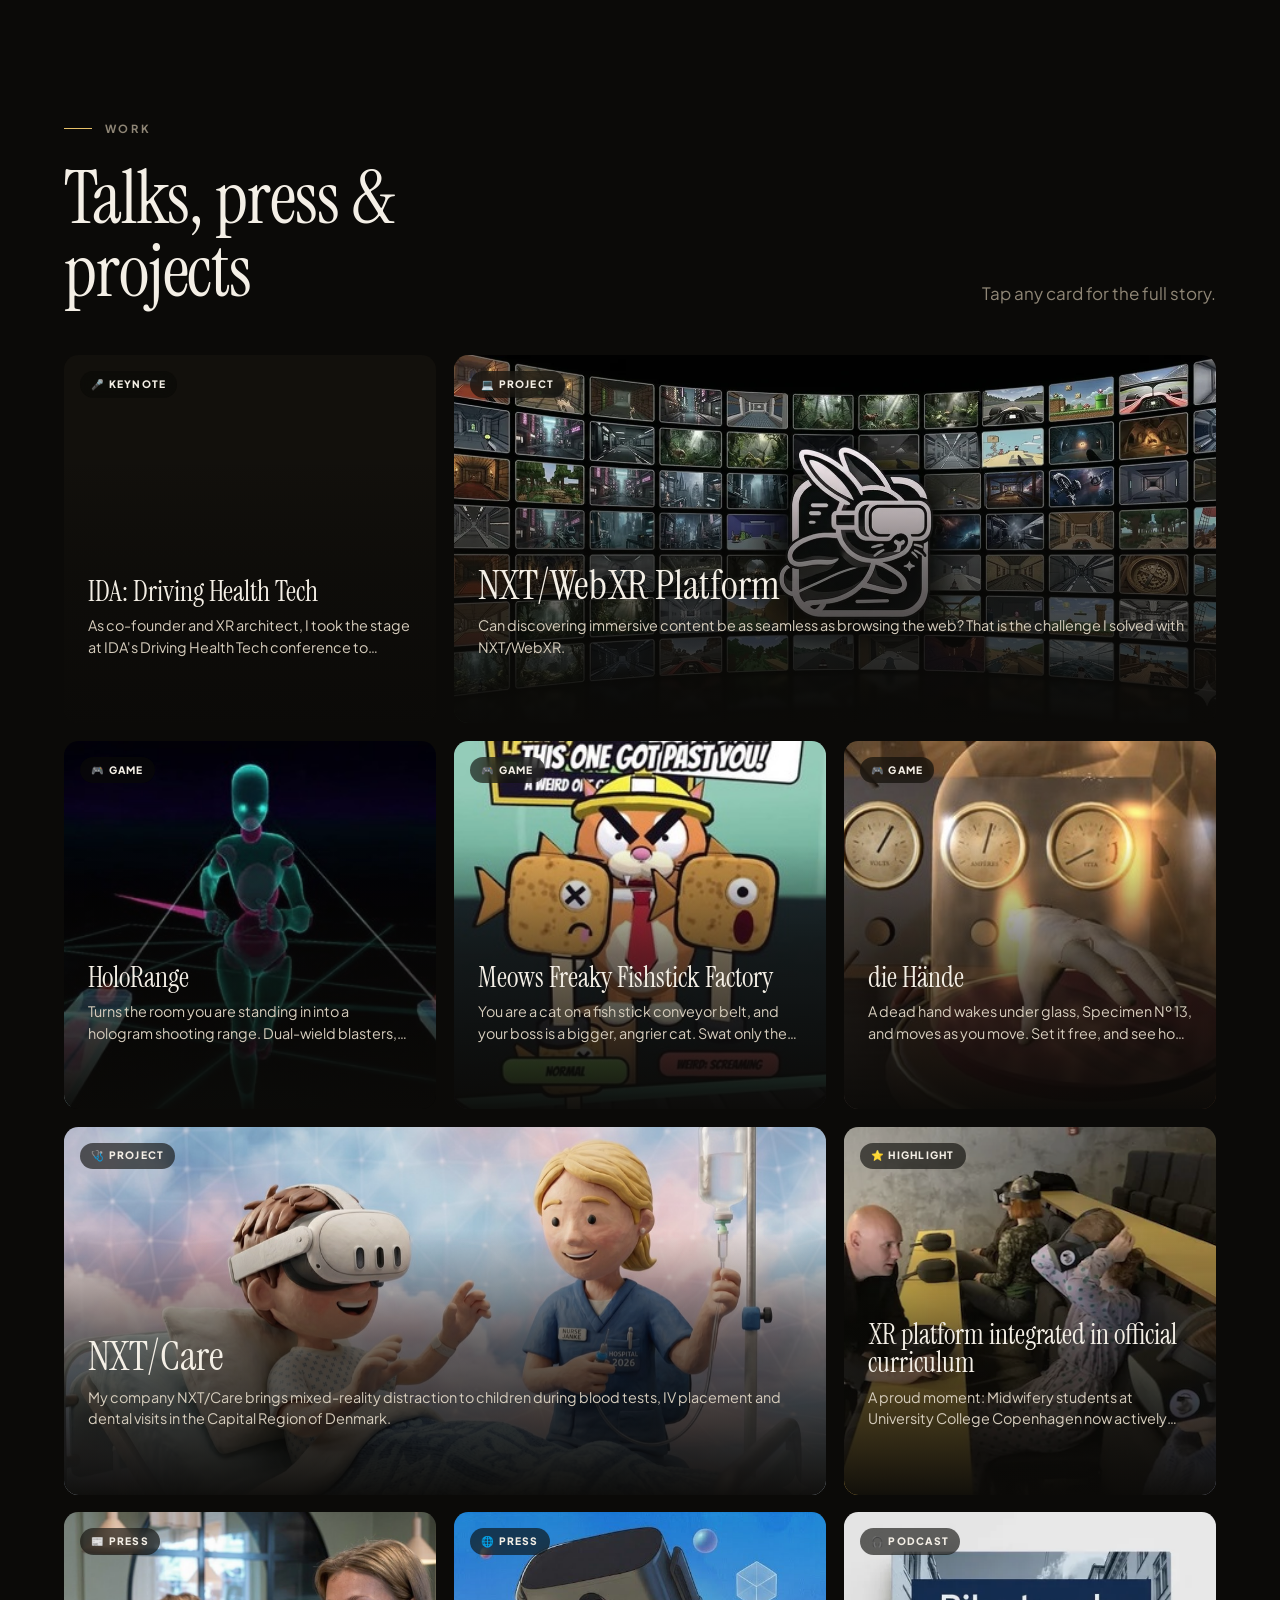
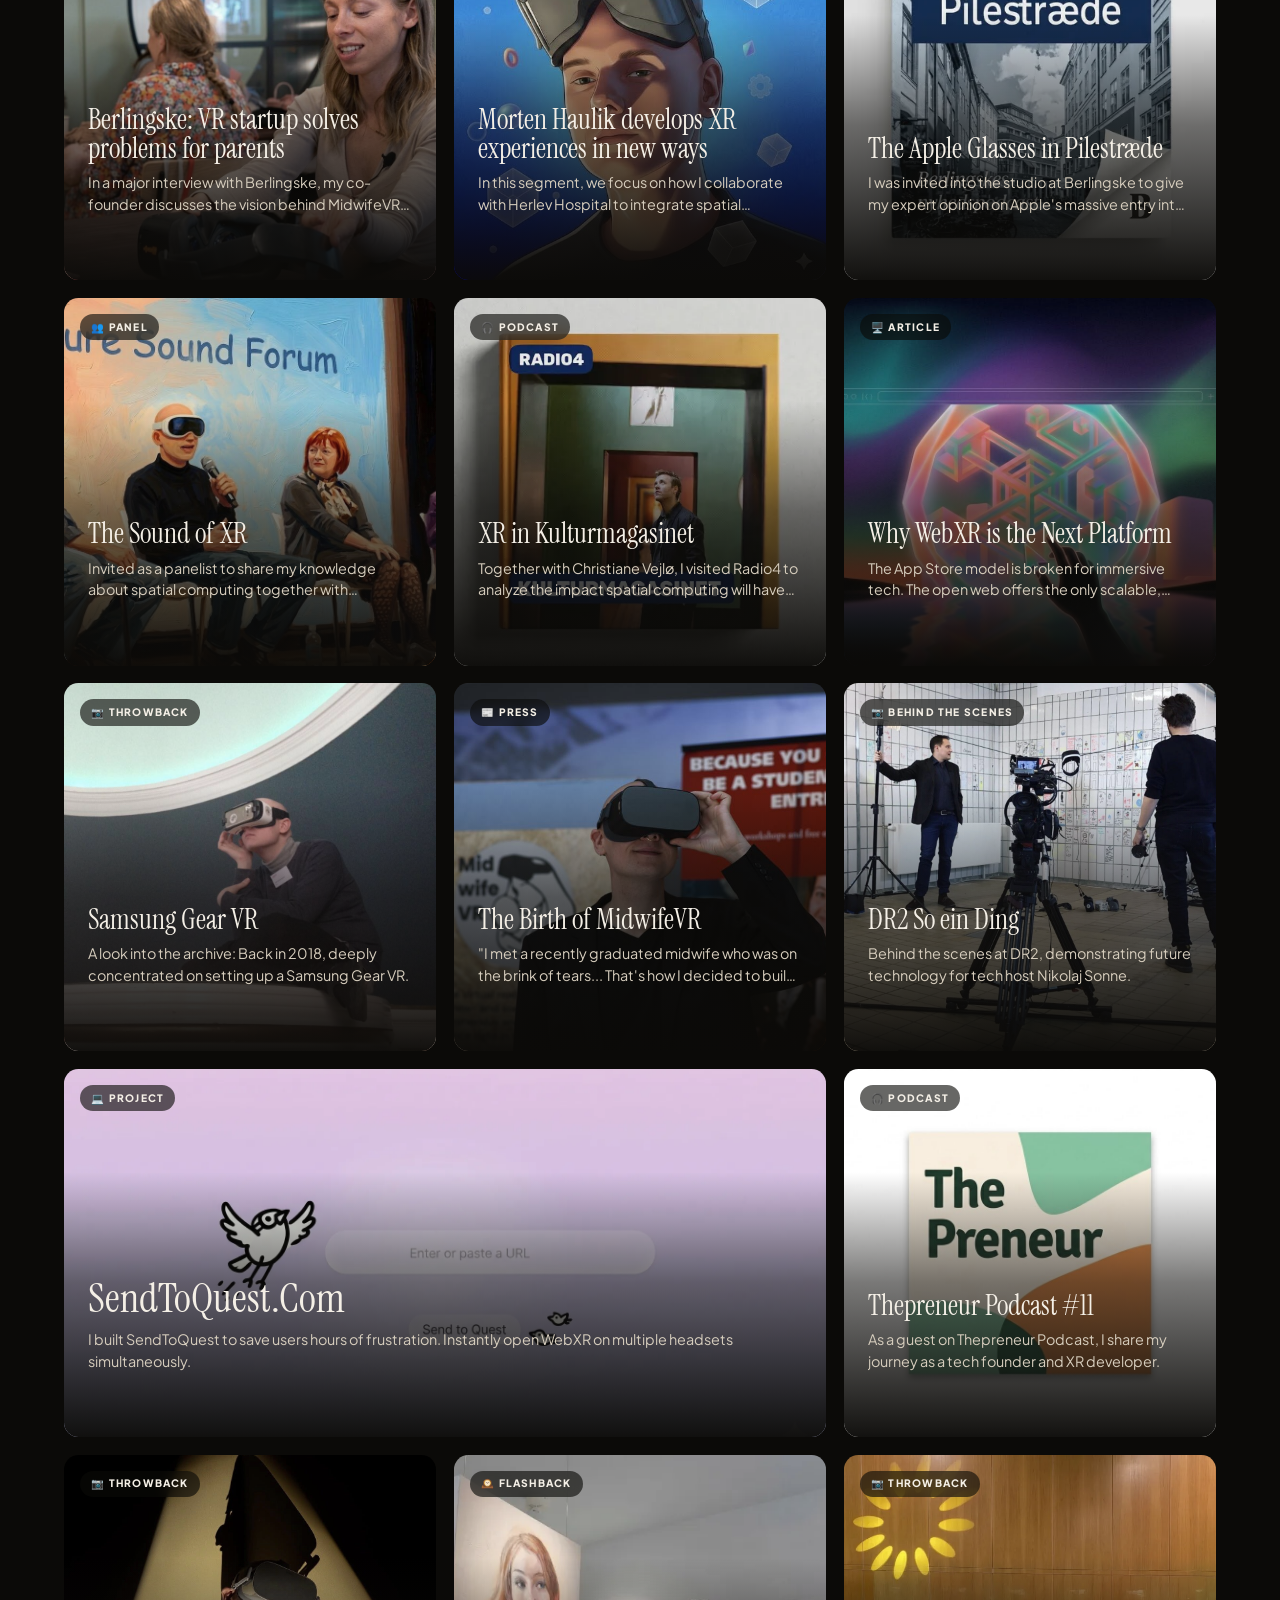
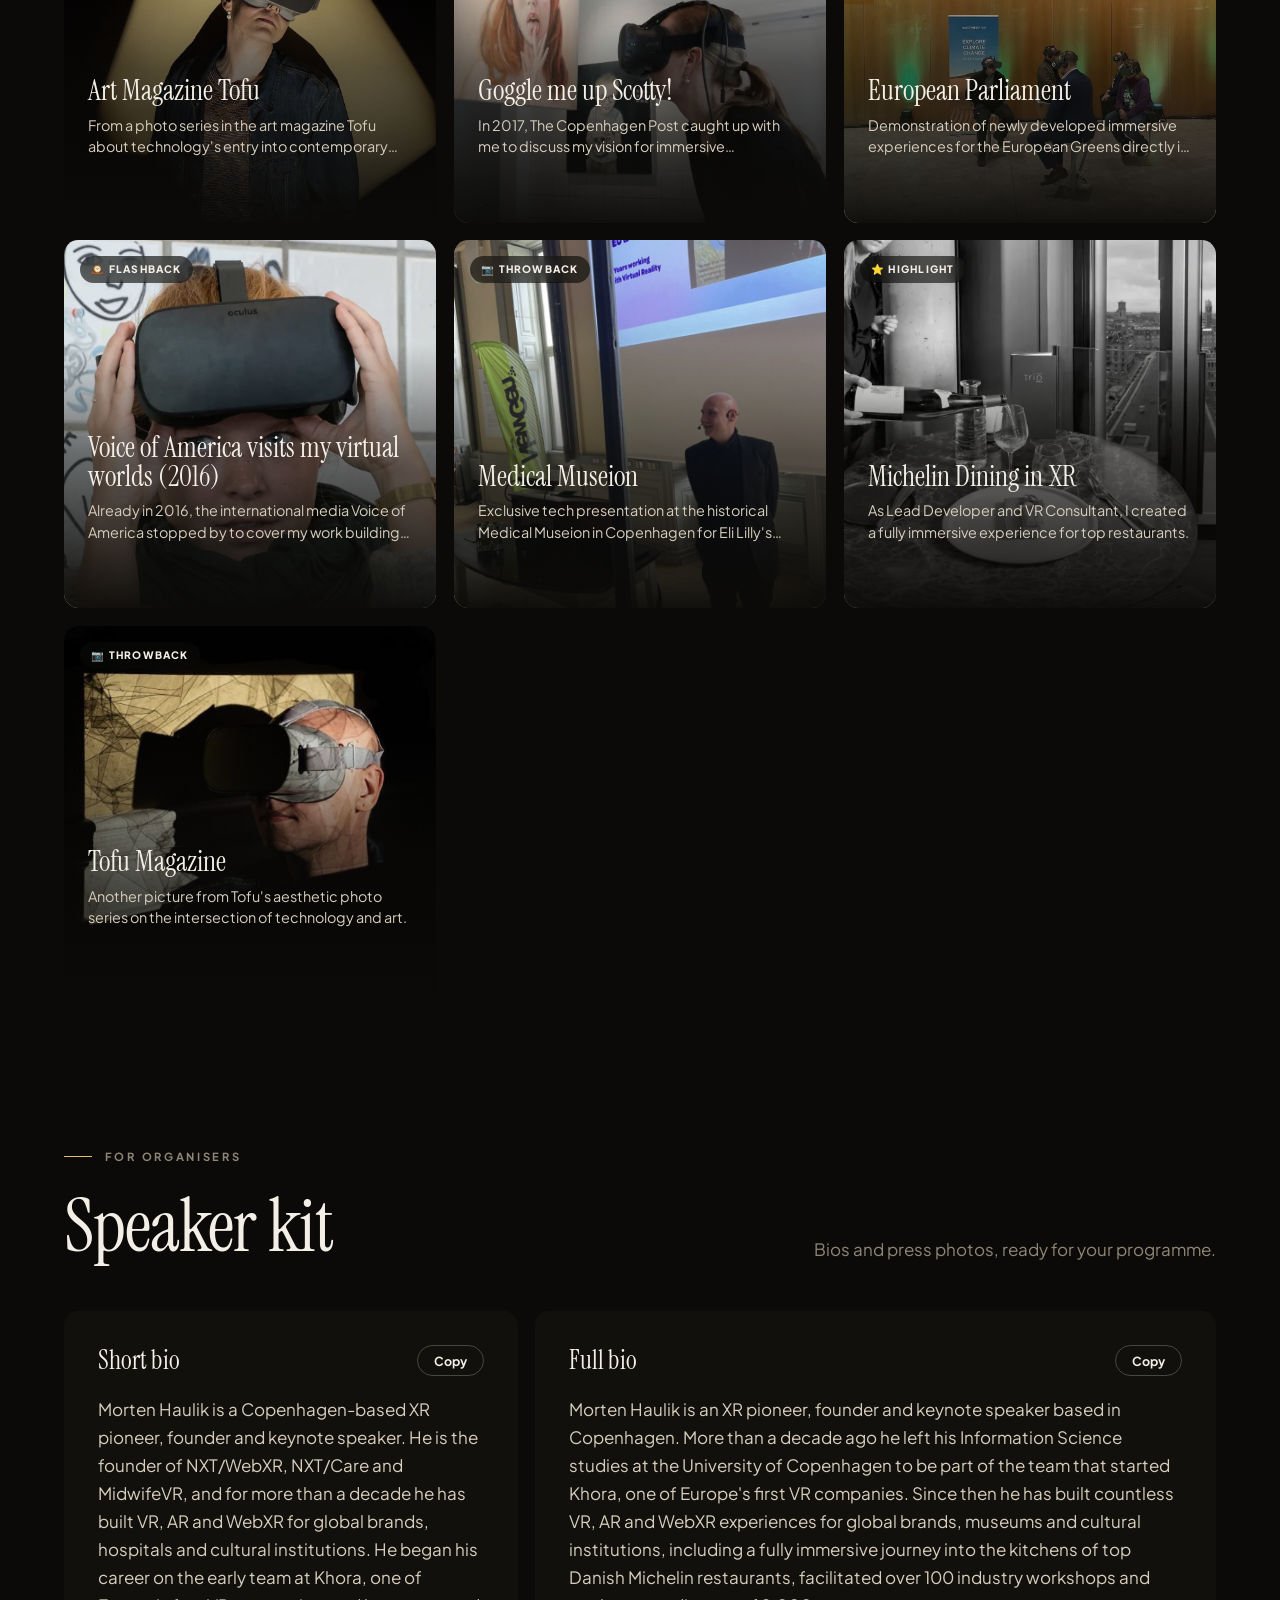
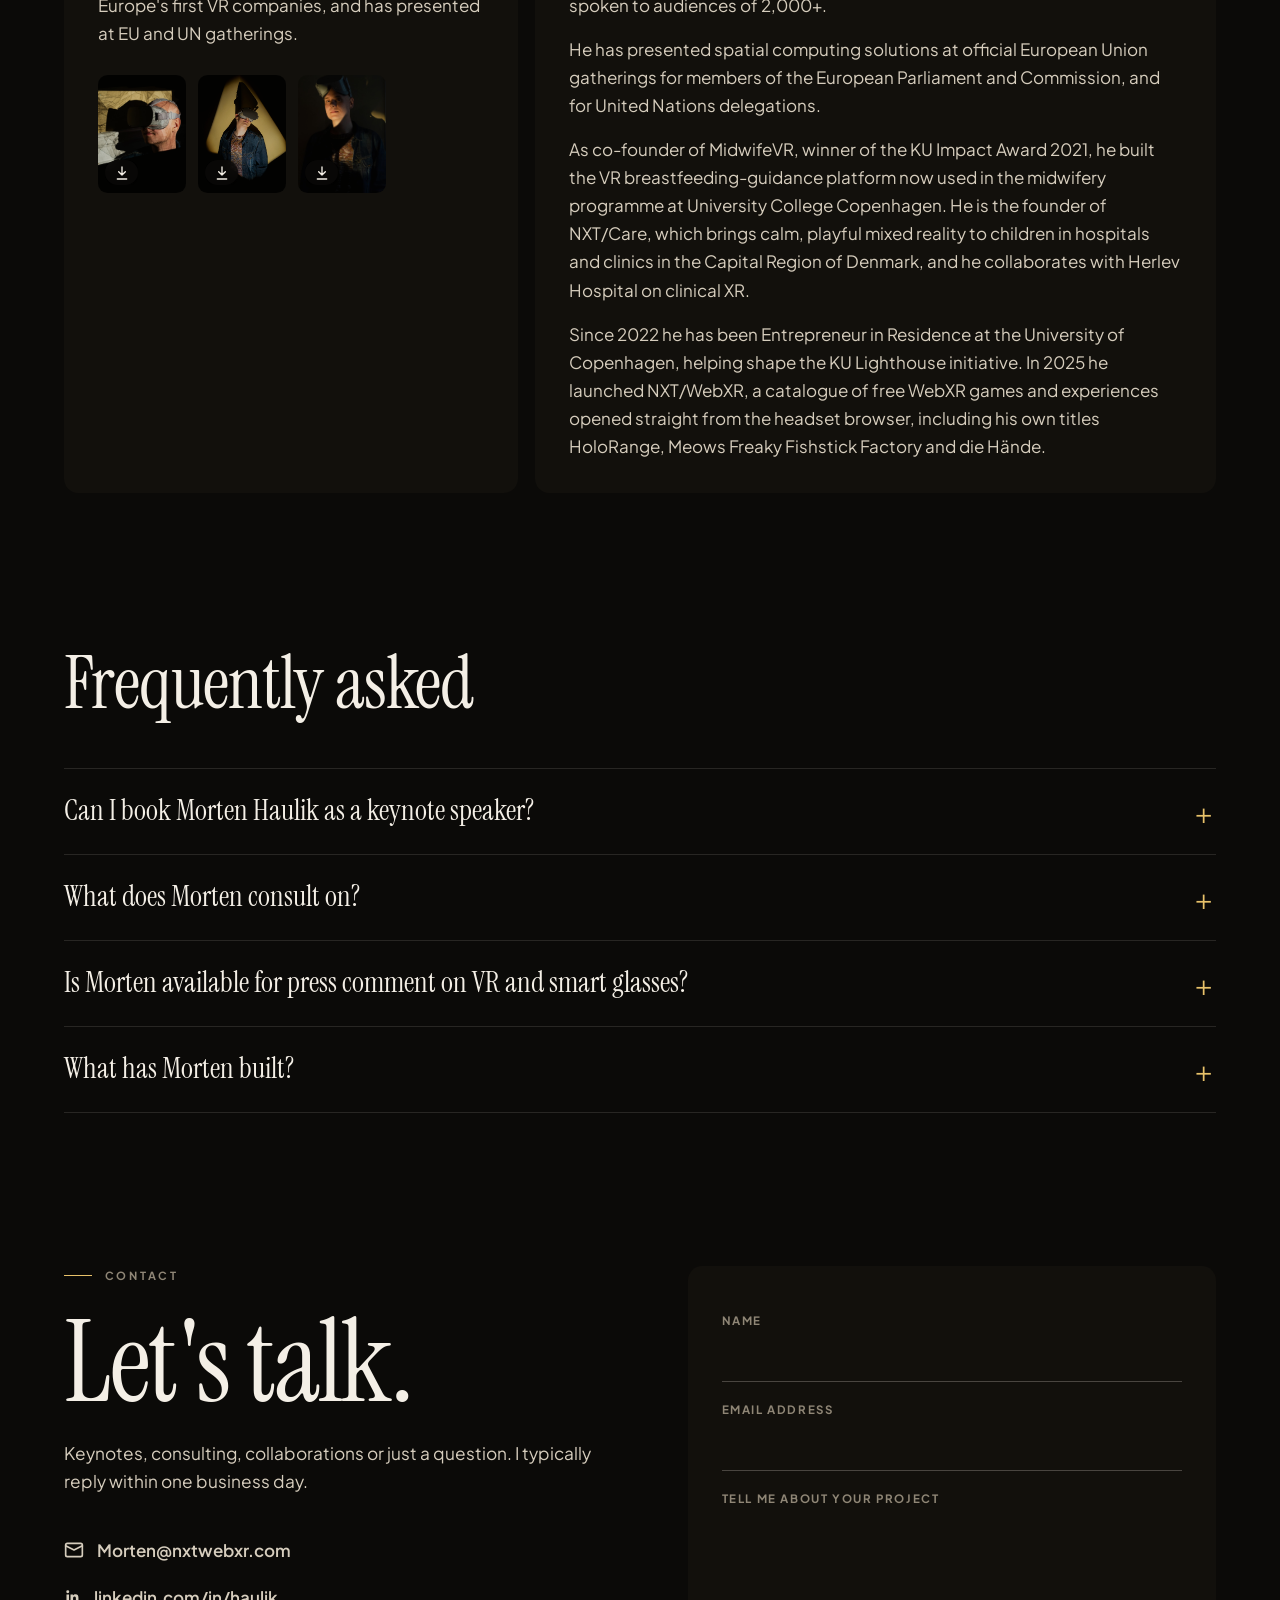
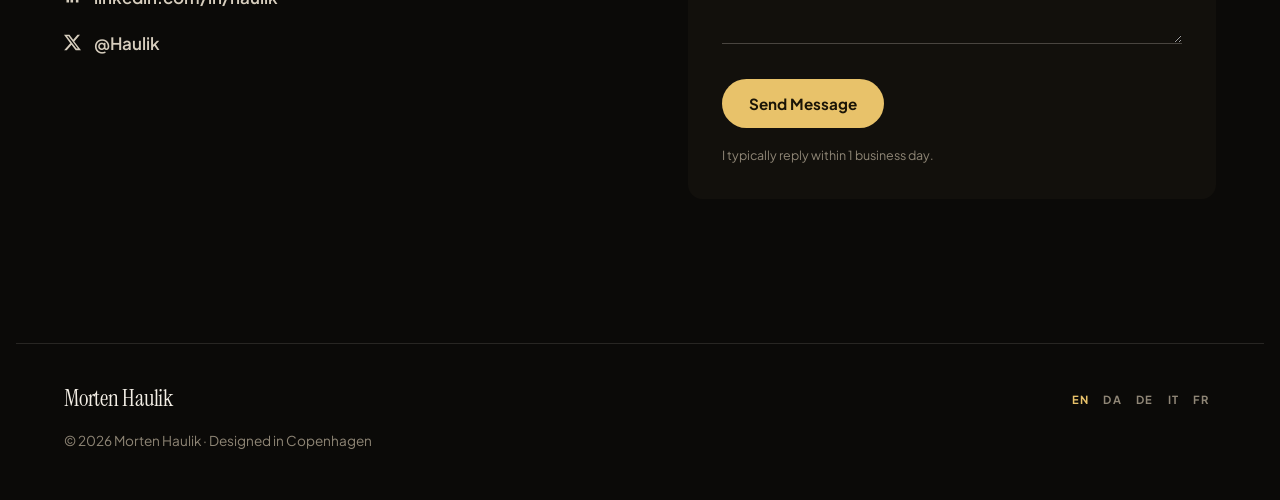
==== commit 9124699e: "Editorial redesign pass: keynote reel up top, serif type, pull quote - IDA keynote clip as a full-wi" ====
--- a/index.html
+++ b/index.html
@@ -47,7 +47,7 @@
 <link rel="preconnect" href="https://fonts.gstatic.com" crossorigin>
 <link href="https://fonts.googleapis.com/css2?family=Instrument+Serif:ital@0;1&family=Permanent+Marker&family=Plus+Jakarta+Sans:wght@400;500;600;700;800&display=swap" rel="stylesheet">
 <link rel="preload" as="image" href="/img/hero.jpg" imagesrcset="/img/hero-1100.jpg 1100w, /img/hero.jpg 2000w" imagesizes="100vw">
-<link rel="stylesheet" href="/style.css?v=75f0de00">
+<link rel="stylesheet" href="/style.css?v=859190ea">
 <script>document.documentElement.classList.add('js');setTimeout(()=>document.querySelectorAll('.reveal').forEach(e=>e.classList.add('in')),2500)</script>
 <script type="application/ld+json">
 {
@@ -499,11 +499,11 @@
         alt="Morten Haulik wearing a VR headset, lit by projected light" width="2000" height="1333" fetchpriority="high">
     </picture>
     <div class="hero-inner">
-      <p class="eyebrow reveal">Keynote speaker · XR consultant · Copenhagen</p>
-      <h1 id="hero-title" class="reveal">Morten Haulik</h1>
-      <p class="tagline reveal">The future of XR, from someone who <em>builds it.</em></p>
-      <p class="hero-sub reveal">I build VR and mixed reality used in hospitals, classrooms and living rooms around the world, and have done it for global brands for over a decade. On stage, I show audiences what's real, what's hype and what's coming next.</p>
-      <div class="hero-ctas reveal">
+      <p class="eyebrow">Keynote speaker · XR consultant · Copenhagen</p>
+      <h1 id="hero-title">Morten Haulik</h1>
+      <p class="tagline">The future of XR, from someone who <em>builds it.</em></p>
+      <p class="hero-sub">I build VR and mixed reality used in hospitals, classrooms and living rooms around the world, and have done it for global brands for over a decade. On stage, I show audiences what's real, what's hype and what's coming next.</p>
+      <div class="hero-ctas">
         <button class="btn btn-gold" type="button" data-open-booking>Book a keynote</button>
         <a class="btn btn-line" href="#contact">Hire for consulting</a>
         <a class="text-link" href="#press">Journalist? Get a comment <svg width="18" height="18" viewBox="0 0 24 24" fill="none" stroke="currentColor" stroke-width="2" stroke-linecap="round" stroke-linejoin="round" aria-hidden="true"><path d="M5 12h14M13 6l6 6-6 6"/></svg></a>
@@ -513,8 +513,19 @@
       <div><dt>10+</dt><dd>years building XR</dd></div>
       <div><dt>100+</dt><dd>workshops facilitated</dd></div>
       <div><dt>2,000+</dt><dd>people in a single audience</dd></div>
-      <div><dt>EU &amp; UN</dt><dd>official presentations</dd></div>
+      <div><dt>EU &amp; UN</dt><dd>presented to the European Parliament and UN delegations</dd></div>
     </dl>
+  </section>
+
+  <section class="reel" aria-labelledby="reel-title">
+    <div class="reel-frame">
+      <video data-src="/Mortenhjemmeside.mp4" poster="/img/ida-poster.jpg" muted loop playsinline preload="none" aria-hidden="true"></video>
+      <div class="reel-cap">
+        <p class="kicker"><span class="live"></span>On stage</p>
+        <h2 id="reel-title">Keynote at IDA Driving Health Tech</h2>
+        <a class="btn btn-gold" href="https://videos.ida.dk/media/Virtual+Reality+og+Amning%3A+En+innovativ+tilgang+med+MidwifeVR++Morten+Haulik%2C+Co-founder+og+VR+ekspert+og+Sofie+Bonde+Alsen%2C+jordemoder+og+Digital+Designer/1_bb9dwkxp" target="_blank" rel="noopener"><svg width="14" height="14" viewBox="0 0 24 24" fill="currentColor" aria-hidden="true"><path d="M7 4.5v15l13-7.5z"/></svg> Watch the full keynote</a>
+      </div>
+    </div>
   </section>
 
   <section class="featured" aria-label="As featured in">
@@ -522,13 +533,31 @@
     <ul><li><a href="https://www.berlingske.dk/indland/stort-problem-blandt-nybagte-foraeldre-kan-afhjaelpes-startup-kommer-med-loesning" target="_blank" rel="noopener">Berlingske</a></li><li><a href="https://videos.ida.dk/media/Virtual+Reality+og+Amning%3A+En+innovativ+tilgang+med+MidwifeVR++Morten+Haulik%2C+Co-founder+og+VR+ekspert+og+Sofie+Bonde+Alsen%2C+jordemoder+og+Digital+Designer/1_bb9dwkxp" target="_blank" rel="noopener">IDA</a></li><li><a href="https://radio4.dk/podcasts/kraes/rolf-s-rensen-elsker-ny-dokumentar-om-tour-de-fran" target="_blank" rel="noopener">Radio4</a></li><li><a href="https://learningenglish.voanews.com/amp/a-visit-to-the-virtual-world/3618990.html" target="_blank" rel="noopener">Voice of America</a></li><li><a href="https://cphpost.dk/2017-07-02/news/goggle-me-up-scotty-this-is-the-final-frontier/" target="_blank" rel="noopener">The Copenhagen Post</a></li><li><a href="https://danishsoundcluster.dk/the-future-sound-forum/" target="_blank" rel="noopener">Danish Sound Cluster</a></li><li><a href="https://24victoria.dk/artificial-and-intelligence-deep-tech/udvikler-xr-oplevelser-morten-haulik" target="_blank" rel="noopener">24Victoria</a></li><li><a href="https://cbswire.dk/healthy-glove-gaming-misoballs-and-a-virtual-midwife/" target="_blank" rel="noopener">CBS Wire</a></li><li><span>DR2</span></li></ul>
   </section>
 
+  <section class="statement" aria-label="Morten Haulik">
+    <blockquote class="reveal"><p>Spatial computing won't be installed. It will be visited.</p><cite>Morten Haulik</cite></blockquote>
+  </section>
+
+  <section class="speaking block" id="speaking" aria-labelledby="speaking-title">
+    <figure class="speaking-photo reveal">
+      <img src="/img/speaking.jpg" alt="Morten Haulik in a VR headset under a beam of warm light" width="1300" height="1950" loading="lazy" decoding="async">
+    </figure>
+    <div class="speaking-body">
+      <p class="label reveal">Keynotes</p>
+      <h2 id="speaking-title" class="h2 reveal">Talks that make XR make sense.</h2>
+      <p class="lede reveal">No buzzwords, no science fiction. Every talk is built on products I have designed and shipped myself, so audiences leave with a clear, grounded picture of what XR can do today and what is coming next.</p>
+      <ol class="talks">
+        <li class="reveal"><span class="talk-no">1</span><div><h3>The Spatial Internet</h3><p>Why the next big platform will be visited, not installed, and what that means for every brand, museum and publisher with a website.</p></div></li>
+        <li class="reveal"><span class="talk-no">2</span><div><h3>XR That Heals</h3><p>From maternity wards to children's blood tests: what happens when immersive tech leaves the demo room and enters real hospitals.</p></div></li>
+        <li class="reveal"><span class="talk-no">3</span><div><h3>Glasses On: Hype vs. Reality</h3><p>Meta, Apple and Google are betting billions on your face. A builder's honest guide to what is actually ready, and what isn't.</p></div></li>
+      </ol>
+      <p class="formats reveal"><span>Formats</span> Keynote, 20–60 min <i>/</i> Panels &amp; fireside chats <i>/</i> Hands-on workshops with headsets <i>/</i> English or Danish</p>
+      <button class="btn btn-gold reveal" type="button" data-open-booking>Book a keynote</button>
+    </div>
+  </section>
+
   <section class="track block" id="track" aria-labelledby="track-title">
-    <div class="section-head">
-      <div>
-        <p class="label reveal">Track record</p>
-        <h2 id="track-title" class="h2 reveal">A decade of building what others only talk about.</h2>
-      </div>
-    </div>
+    <p class="label reveal">Track record</p>
+    <h2 id="track-title" class="h2 reveal">A decade of building what others only talk about.</h2>
     <ol class="track-list">
       <li class="reveal"><h3>NXT/WebXR</h3><p>Founder. One of the largest catalogues of WebXR games and experiences, visited daily by headset users worldwide.</p></li>
       <li class="reveal"><h3>NXT/Care</h3><p>Founder. Mixed reality that calms children during treatment in hospitals and clinics in the Capital Region of Denmark.</p></li>
@@ -541,48 +570,27 @@
     </ol>
   </section>
 
-  <section class="speaking block" id="speaking" aria-labelledby="speaking-title">
-    <figure class="speaking-photo reveal">
-      <img src="/img/speaking.jpg" alt="Morten Haulik in a VR headset under a beam of warm light" width="1300" height="1950" loading="lazy" decoding="async">
-    </figure>
-    <div class="speaking-body">
-      <p class="label reveal"><span>01</span> Keynotes</p>
-      <h2 id="speaking-title" class="h2 reveal">Talks that make XR make sense.</h2>
-      <p class="lede reveal">No buzzwords, no science fiction. Every talk is built on products I have designed and shipped myself, so audiences leave with a clear, grounded picture of what XR can do today and what is coming next.</p>
-      <ol class="talks">
-        <li class="reveal"><span class="talk-no">01</span><div><h3>The Spatial Internet</h3><p>Why the next big platform will be visited, not installed, and what that means for every brand, museum and publisher with a website.</p></div></li>
-        <li class="reveal"><span class="talk-no">02</span><div><h3>XR That Heals</h3><p>From maternity wards to children's blood tests: what happens when immersive tech leaves the demo room and enters real hospitals.</p></div></li>
-        <li class="reveal"><span class="talk-no">03</span><div><h3>Glasses On: Hype vs. Reality</h3><p>Meta, Apple and Google are betting billions on your face. A builder's honest guide to what is actually ready, and what isn't.</p></div></li>
-      </ol>
-      <div class="formats reveal">
-        <p class="label">Formats</p>
-        <ul class="chips"><li>Keynote, 20–60 min</li><li>Panels &amp; fireside chats</li><li>Hands-on workshops with headsets</li><li>English or Danish</li></ul>
+  <section class="consulting block" id="consulting" aria-labelledby="consulting-title">
+    <div class="split">
+      <div>
+        <p class="label reveal">Consulting</p>
+        <h2 id="consulting-title" class="h2 reveal">From first workshop to shipped product.</h2>
       </div>
-      <figure class="clip reveal">
-        <video data-src="/Mortenhjemmeside.mp4" poster="/img/ida-poster.jpg" muted loop playsinline preload="none" aria-label="Watch: keynote at IDA Driving Health Tech"></video>
-        <figcaption>Watch: keynote at IDA Driving Health Tech</figcaption>
-      </figure>
-      <button class="btn btn-gold reveal" type="button" data-open-booking>Book a keynote</button>
-    </div>
-  </section>
-
-  <section class="consulting block" id="consulting" aria-labelledby="consulting-title">
-    <div class="consulting-head">
-      <p class="label reveal"><span>02</span> Consulting</p>
-      <h2 id="consulting-title" class="h2 reveal">From first workshop to shipped product.</h2>
-      <p class="lede reveal">I help leadership and product teams find where XR creates real value, then build it. Advice from someone who ships, not from a slide deck.</p>
-    </div>
-    <div class="offers">
-      <article class="offer reveal"><h3>XR strategy</h3><p>Leadership workshops: where XR makes sense for you, and where it doesn't.</p></article>
-      <article class="offer reveal"><h3>Prototypes &amp; production</h3><p>WebXR, VR and mixed reality from idea to launch, without app store bottlenecks.</p></article>
-      <article class="offer reveal"><h3>Healthcare &amp; training</h3><p>Simulations and patient experiences built together with clinicians.</p></article>
-      <article class="offer reveal"><h3>Hardware choices</h3><p>Which headsets or glasses fit your use case, budget and operations.</p></article>
-    </div>
+      <div>
+        <p class="lede reveal">I help leadership and product teams find where XR creates real value, then build it. Advice from someone who ships, not from a slide deck.</p>
+        <a class="btn btn-line reveal" href="#contact">Hire for consulting</a>
+      </div>
+    </div>
+    <ol class="offers">
+      <li class="reveal"><h3>XR strategy</h3><p>Leadership workshops: where XR makes sense for you, and where it doesn't.</p></li>
+      <li class="reveal"><h3>Prototypes &amp; production</h3><p>WebXR, VR and mixed reality from idea to launch, without app store bottlenecks.</p></li>
+      <li class="reveal"><h3>Healthcare &amp; training</h3><p>Simulations and patient experiences built together with clinicians.</p></li>
+      <li class="reveal"><h3>Hardware choices</h3><p>Which headsets or glasses fit your use case, budget and operations.</p></li>
+    </ol>
     <div class="partners reveal">
       <p class="label">Clients, partners &amp; stages</p>
-      <ul><li>European Parliament</li><li>Eli Lilly</li><li>Herlev Hospital</li><li>Capital Region of Denmark</li><li>DR2</li><li>IDA</li><li>University of Copenhagen</li><li>University College Copenhagen</li></ul>
-    </div>
-    <a class="btn btn-line reveal" href="#contact">Hire for consulting</a>
+      <p class="partner-line">European Parliament <i>/</i> Eli Lilly <i>/</i> Herlev Hospital <i>/</i> Capital Region of Denmark <i>/</i> DR2 <i>/</i> IDA <i>/</i> University of Copenhagen <i>/</i> University College Copenhagen</p>
+    </div>
   </section>
 
   <section class="press block" id="press" aria-labelledby="press-title">
@@ -590,10 +598,10 @@
       <img src="/img/portrait.jpg" alt="Portrait of Morten Haulik with a VR headset pushed up on his forehead" width="854" height="1222" loading="lazy" decoding="async">
     </figure>
     <div class="press-body">
-      <p class="label reveal"><span>03</span> Press</p>
+      <p class="label reveal">Press</p>
       <h2 id="press-title" class="h2 reveal">Need an XR expert on deadline?</h2>
       <p class="lede reveal">I'm available as a source on VR, AR and smart glasses, from Meta's latest glasses and headsets to Apple Vision Pro and Android XR. In English or Danish, for print, radio and TV.</p>
-      <ul class="chips reveal"><li>Meta Quest &amp; Meta's smart glasses</li><li>Apple Vision Pro &amp; visionOS</li><li>Google, Samsung &amp; Android XR</li><li>XR in healthcare &amp; education</li><li>The metaverse: hype vs. reality</li></ul>
+      <ul class="topic-list reveal"><li>Meta Quest &amp; Meta's smart glasses</li><li>Apple Vision Pro &amp; visionOS</li><li>Google, Samsung &amp; Android XR</li><li>XR in healthcare &amp; education</li><li>The metaverse: hype vs. reality</li></ul>
       <div class="press-actions reveal">
         <a class="btn btn-gold" href="mailto:Morten@nxtwebxr.com?subject=Press%20inquiry">Email Morten</a>
         <a class="mail" href="mailto:Morten@nxtwebxr.com?subject=Press%20inquiry">Morten@nxtwebxr.com</a>
@@ -610,7 +618,7 @@
   <section class="work block" id="work" aria-labelledby="work-title">
     <div class="section-head">
       <div>
-        <p class="label reveal"><span>04</span> Work</p>
+        <p class="label reveal">Work</p>
         <h2 id="work-title" class="h2 reveal">Talks, press &amp; projects</h2>
       </div>
       <p class="muted">Tap any card for the full story.</p>
@@ -947,7 +955,7 @@
   </div>
 </dialog>
 
-<script src="/data.js?v=ccf0f547" defer></script>
+<script src="/data.js?v=a7b90d8f" defer></script>
 <script src="/main.js?v=3a068b97" defer></script>
 </body>
 </html>
--- a/style.css
+++ b/style.css
@@ -1,24 +1,26 @@
 /* Morten Haulik — mortenhaulik.com
-   Dark editorial identity: warm black, gold light (from the portrait series),
-   Plus Jakarta Sans + Instrument Serif accents. Zero framework. */
+   Editorial identity: warm black, gold light from the portrait series.
+   Instrument Serif for headlines, Plus Jakarta Sans for everything else. */
 
 :root{
-  --bg:#0b0a08; --bg-2:#13110d; --bg-3:#1b1813;
-  --ink:#f4efe6; --ink-2:#d9d1c3; --muted:#9a917f;
-  --gold:#e8c26a; --gold-2:#c9a24a; --gold-ink:#1a1407;
-  --line:rgba(244,239,230,.12); --line-2:rgba(244,239,230,.22);
-  --r:1.25rem; --wrap:76rem; --gut:clamp(1rem,4vw,2.5rem);
-  --serif:'Instrument Serif',Georgia,serif;
+  --bg:#0b0a08; --bg-2:#12100c; --bg-3:#1a1712;
+  --ink:#f4efe6; --ink-2:#d6cdbd; --muted:#8f8676;
+  --gold:#e8c26a; --gold-ink:#1a1407;
+  --line:rgba(244,239,230,.12); --line-2:rgba(244,239,230,.24);
+  --r:.9rem; --wrap:78rem; --gut:clamp(1.25rem,4.5vw,3rem);
+  --serif:'Instrument Serif',Georgia,'Times New Roman',serif;
   --sans:'Plus Jakarta Sans',system-ui,-apple-system,sans-serif;
+  --ease:cubic-bezier(.2,.7,.2,1);
 }
 *{box-sizing:border-box}
 html{scroll-behavior:smooth;scroll-padding-top:5rem}
-body{margin:0;background:var(--bg);color:var(--ink);font-family:var(--sans);font-size:1.0625rem;line-height:1.6;
-  -webkit-font-smoothing:antialiased;overflow-x:hidden}
+body{margin:0;background:var(--bg);color:var(--ink);font:400 1.0625rem/1.65 var(--sans);-webkit-font-smoothing:antialiased;overflow-x:hidden}
 img,video{max-width:100%;display:block}
 a{color:inherit}
-h1,h2,h3{margin:0;font-weight:800;letter-spacing:-.025em;line-height:1.05}
+h1,h2,h3{margin:0}
 p{margin:0}
+i{font-style:normal;color:var(--muted);margin:0 .45em}
+::selection{background:var(--gold);color:var(--gold-ink)}
 .sr-only{position:absolute;width:1px;height:1px;padding:0;margin:-1px;overflow:hidden;clip:rect(0 0 0 0);white-space:nowrap;border:0}
 .skip{position:absolute;left:-999px;top:0;z-index:100;background:var(--gold);color:var(--gold-ink);padding:.75rem 1rem;font-weight:700}
 .skip:focus{left:0}
@@ -26,218 +28,246 @@
 :focus-visible{outline:2px solid var(--gold);outline-offset:3px}
 
 /* Type */
-.label{display:flex;align-items:center;gap:.75rem;margin-bottom:1.1rem;font-size:.72rem;font-weight:700;letter-spacing:.22em;text-transform:uppercase;color:var(--gold)}
-.label span{color:var(--muted);font-variant-numeric:tabular-nums}
-.label span::after{content:"";display:inline-block;width:2rem;height:1px;background:var(--line-2);vertical-align:middle;margin-left:.75rem}
-.h2{font-size:clamp(2rem,4.6vw,3.6rem);max-width:18ch}
-.display{font-size:clamp(3rem,8vw,6.5rem);letter-spacing:-.04em}
-.lede{margin-top:1.25rem;max-width:58ch;font-size:clamp(1.05rem,1.4vw,1.2rem);color:var(--ink-2)}
+.label{display:flex;align-items:center;gap:.8rem;margin-bottom:1.5rem;font-size:.7rem;font-weight:700;letter-spacing:.24em;text-transform:uppercase;color:var(--muted)}
+.label::before{content:"";width:1.75rem;height:1px;background:var(--gold)}
+.h2{font:400 clamp(2.6rem,5.8vw,5rem)/.98 var(--serif);letter-spacing:-.015em;max-width:15ch}
+.display{font:400 clamp(3.4rem,9vw,7.5rem)/.92 var(--serif);letter-spacing:-.02em}
+.lede{margin-top:1.5rem;max-width:56ch;font-size:clamp(1.05rem,1.35vw,1.2rem);color:var(--ink-2)}
 
 /* Buttons */
-.btn{display:inline-flex;align-items:center;justify-content:center;gap:.5rem;padding:.95rem 1.6rem;border-radius:999px;
-  font:700 .98rem/1 var(--sans);letter-spacing:.005em;text-decoration:none;cursor:pointer;border:1px solid transparent;
-  transition:transform .2s,background .2s,color .2s,border-color .2s,box-shadow .2s;color:var(--ink);background:none}
-.btn:hover{transform:translateY(-1px)}
-.btn-gold{background:var(--gold);color:var(--gold-ink);box-shadow:0 10px 30px -10px rgba(232,194,106,.55)}
-.btn-gold:hover{background:#f1d184}
+.btn{display:inline-flex;align-items:center;justify-content:center;gap:.55rem;padding:1rem 1.65rem;border-radius:999px;
+  font:700 .95rem/1 var(--sans);text-decoration:none;cursor:pointer;border:1px solid transparent;color:var(--ink);background:none;
+  transition:transform .25s var(--ease),background .2s,color .2s,border-color .2s}
+.btn:hover{transform:translateY(-2px)}
+.btn-gold{background:var(--gold);color:var(--gold-ink)}
+.btn-gold:hover{background:#f3d58e}
 .btn-line{border-color:var(--line-2)}
-.btn-line:hover{border-color:var(--ink);background:rgba(244,239,230,.06)}
-.btn-sm{padding:.65rem 1.1rem;font-size:.85rem}
-.text-link{display:inline-flex;align-items:center;gap:.4rem;color:var(--ink-2);font-weight:600;text-decoration:none;border-bottom:1px solid var(--line-2);padding-bottom:.15rem}
+.btn-line:hover{border-color:var(--ink)}
+.btn-sm{padding:.7rem 1.15rem;font-size:.84rem}
+.text-link{display:inline-flex;align-items:center;gap:.45rem;color:var(--ink-2);font-weight:600;text-decoration:none;border-bottom:1px solid var(--line-2);padding-bottom:.2rem}
 .text-link:hover{color:var(--gold);border-color:var(--gold)}
-.text-link svg{transition:transform .2s}
-.text-link:hover svg{transform:translateX(3px)}
+.text-link svg{transition:transform .25s var(--ease)}
+.text-link:hover svg{transform:translateX(4px)}
 
 /* Top bar */
-.topbar{position:fixed;inset:0 0 auto;z-index:50;display:flex;align-items:center;gap:1.5rem;
-  padding:.85rem var(--gut);transition:background .3s,border-color .3s,backdrop-filter .3s;border-bottom:1px solid transparent}
-.topbar.scrolled{background:rgba(11,10,8,.78);backdrop-filter:blur(14px);-webkit-backdrop-filter:blur(14px);border-color:var(--line)}
-.wordmark{font-weight:800;letter-spacing:-.02em;text-decoration:none;font-size:1.05rem;white-space:nowrap}
-.topnav{display:none;gap:1.75rem;margin-left:auto}
-.topnav a{text-decoration:none;color:var(--ink-2);font-size:.92rem;font-weight:600}
-.topnav a:hover{color:var(--gold)}
-.langs{display:flex;gap:.15rem}
-.langs a{text-decoration:none;font-size:.72rem;font-weight:700;letter-spacing:.08em;color:var(--muted);padding:.35rem .4rem;border-radius:.4rem}
+.topbar{position:fixed;inset:0 0 auto;z-index:50;display:flex;align-items:center;gap:1.75rem;padding:1rem var(--gut);
+  transition:background .35s,border-color .35s,padding .35s;border-bottom:1px solid transparent}
+.topbar.scrolled{background:rgba(11,10,8,.82);backdrop-filter:blur(16px);-webkit-backdrop-filter:blur(16px);border-color:var(--line);padding-block:.7rem}
+.wordmark{font:400 1.45rem/1 var(--serif);text-decoration:none;white-space:nowrap;letter-spacing:-.01em}
+.topnav{display:none;gap:2rem;margin-left:auto}
+.topnav a{text-decoration:none;color:var(--ink-2);font-size:.9rem;font-weight:600;position:relative}
+.topnav a::after{content:"";position:absolute;left:0;right:100%;bottom:-.35rem;height:1px;background:var(--gold);transition:right .3s var(--ease)}
+.topnav a:hover::after{right:0}
+.langs{display:flex;gap:.1rem}
+.langs a{text-decoration:none;font-size:.7rem;font-weight:700;letter-spacing:.1em;color:var(--muted);padding:.35rem .4rem}
 .langs a:hover{color:var(--ink)}
 .langs a[aria-current]{color:var(--gold)}
 .topbar .langs{display:none}
 .topbar .btn{margin-left:auto}
-@media(min-width:980px){
+@media(min-width:1000px){
   .topnav{display:flex}
-  .topbar .langs{display:flex;padding-left:1rem;border-left:1px solid var(--line)}
+  .topbar .langs{display:flex;padding-left:1.25rem;border-left:1px solid var(--line)}
   .topbar .btn{margin-left:0}
 }
 
 /* Hero */
 .hero{position:relative;min-height:100svh;display:flex;flex-direction:column;justify-content:flex-end;overflow:hidden;isolation:isolate}
 .hero-media{position:absolute;inset:0;z-index:-1}
-.hero-media img{width:100%;height:100%;object-fit:cover;object-position:68% 40%;animation:drift 22s ease-out both}
-@keyframes drift{from{transform:scale(1.08)}to{transform:scale(1)}}
+.hero-media img{width:100%;height:100%;object-fit:cover;object-position:70% 38%;animation:drift 24s var(--ease) both}
+@keyframes drift{from{transform:scale(1.07)}to{transform:scale(1)}}
 .hero::after{content:"";position:absolute;inset:0;z-index:-1;
-  background:linear-gradient(90deg,rgba(11,10,8,.92) 0%,rgba(11,10,8,.55) 42%,rgba(11,10,8,0) 70%),
-             linear-gradient(0deg,var(--bg) 0%,rgba(11,10,8,.35) 32%,rgba(11,10,8,0) 55%)}
-.hero-inner{width:100%;max-width:var(--wrap);margin:0 auto;padding:8rem var(--gut) 3rem}
-.eyebrow{font-size:.78rem;font-weight:700;letter-spacing:.2em;text-transform:uppercase;color:var(--gold)}
-.hero h1{margin-top:1.25rem;font-size:clamp(3.4rem,10vw,8.5rem);letter-spacing:-.045em;line-height:.92}
-.tagline{margin-top:1.25rem;max-width:20ch;font-family:var(--serif);font-weight:400;font-size:clamp(1.9rem,4vw,3.25rem);line-height:1.08;color:var(--ink)}
+  background:linear-gradient(90deg,rgba(11,10,8,.88) 0%,rgba(11,10,8,.45) 38%,rgba(11,10,8,0) 62%),
+             linear-gradient(0deg,var(--bg) 0%,rgba(11,10,8,.55) 26%,rgba(11,10,8,0) 52%)}
+.hero-inner{width:100%;max-width:var(--wrap);margin:0 auto;padding:9rem var(--gut) 3.25rem}
+.eyebrow{font-size:.74rem;font-weight:700;letter-spacing:.24em;text-transform:uppercase;color:var(--gold)}
+.hero h1{margin-top:1.1rem;font:800 clamp(3.6rem,10.5vw,9.5rem)/.88 var(--sans);letter-spacing:-.05em}
+.tagline{margin-top:1.4rem;max-width:19ch;font:400 clamp(2rem,4.2vw,3.5rem)/1.04 var(--serif)}
 .tagline em{color:var(--gold)}
-.hero-sub{margin-top:1.5rem;max-width:54ch;color:var(--ink-2);font-size:clamp(1rem,1.3vw,1.15rem)}
-.hero-ctas{display:flex;flex-wrap:wrap;align-items:center;gap:1rem 1.25rem;margin-top:2.25rem}
-.stats{width:100%;max-width:var(--wrap);margin:0 auto;padding:0 var(--gut) 3rem;display:grid;grid-template-columns:repeat(2,1fr);gap:1.75rem 1rem}
+.hero-sub{margin-top:1.5rem;max-width:52ch;color:var(--ink-2);font-size:clamp(1rem,1.3vw,1.14rem)}
+.hero-ctas{display:flex;flex-wrap:wrap;align-items:center;gap:1rem 1.5rem;margin-top:2.25rem}
+.stats{width:100%;max-width:var(--wrap);margin:0 auto;padding:0 var(--gut) 3.5rem;display:grid;grid-template-columns:repeat(2,1fr);gap:2rem 1.5rem}
 @media(min-width:900px){.stats{grid-template-columns:repeat(4,1fr)}}
 .stats div{border-top:1px solid var(--line-2);padding-top:1.1rem}
-.stats dt{font-size:clamp(1.9rem,3.4vw,2.8rem);font-weight:800;letter-spacing:-.03em;line-height:1}
-.stats dd{margin:.45rem 0 0;color:var(--muted);font-size:.9rem;line-height:1.4}
+.stats dt{font:400 clamp(2.4rem,4vw,3.4rem)/1 var(--serif);color:var(--ink)}
+.stats dd{margin:.55rem 0 0;color:var(--muted);font-size:.86rem;line-height:1.45;max-width:24ch}
 @media(max-width:700px){
-  .hero{min-height:auto;padding-top:58vh}
-  .hero-media{bottom:auto;height:72vh}
-  .hero-media img{object-position:72% 30%}
-  .hero::after{background:linear-gradient(0deg,var(--bg) 0%,var(--bg) 42%,rgba(11,10,8,.4) 62%,rgba(11,10,8,0) 80%)}
+  .hero{min-height:auto;padding-top:56vh}
+  .hero-media{bottom:auto;height:70vh}
+  .hero-media img{object-position:74% 30%}
+  .hero::after{background:linear-gradient(0deg,var(--bg) 0%,var(--bg) 40%,rgba(11,10,8,.35) 62%,rgba(11,10,8,0) 82%)}
   .hero-inner{padding-top:0}
 }
 
-/* Featured strip */
-.featured{max-width:var(--wrap);margin:0 auto;padding:2.25rem var(--gut);border-top:1px solid var(--line);border-bottom:1px solid var(--line);
-  display:flex;flex-wrap:wrap;align-items:center;gap:1rem 2.5rem}
-.featured .label{margin:0;color:var(--muted)}
-.featured ul{list-style:none;margin:0;padding:0;display:flex;flex-wrap:wrap;gap:.6rem 2.25rem}
-.featured a,.featured span{font-weight:800;font-size:clamp(1rem,1.5vw,1.2rem);letter-spacing:-.01em;color:var(--ink-2);text-decoration:none;transition:color .2s}
+/* On-stage reel */
+.reel{max-width:92rem;margin:0 auto;padding:1rem var(--gut) 0}
+.reel-frame{position:relative;border-radius:var(--r);overflow:hidden;background:#000;aspect-ratio:16/9;max-height:84vh;width:100%}
+.reel-frame video{width:100%;height:100%;object-fit:cover}
+.reel-frame::after{content:"";position:absolute;inset:0;pointer-events:none;
+  background:linear-gradient(20deg,rgba(11,10,8,.92) 0%,rgba(11,10,8,.5) 30%,rgba(11,10,8,0) 58%)}
+.reel-cap{position:absolute;left:0;bottom:0;z-index:1;padding:clamp(1.5rem,4vw,3.25rem);max-width:40rem}
+.kicker{display:flex;align-items:center;gap:.6rem;font-size:.72rem;font-weight:700;letter-spacing:.24em;text-transform:uppercase;color:var(--ink-2)}
+.live{width:.55rem;height:.55rem;border-radius:50%;background:#ef4b3c;box-shadow:0 0 0 0 rgba(239,75,60,.6);animation:live 2s infinite}
+@keyframes live{70%{box-shadow:0 0 0 .55rem rgba(239,75,60,0)}100%{box-shadow:0 0 0 0 rgba(239,75,60,0)}}
+.reel-cap h2{margin:.85rem 0 1.5rem;font:400 clamp(2rem,4.4vw,3.75rem)/1 var(--serif)}
+@media(max-width:700px){
+  .reel-frame{aspect-ratio:auto;max-height:none;background:var(--bg-2);border:1px solid var(--line)}
+  .reel-frame video{aspect-ratio:16/9;height:auto}
+  .reel-frame::after{display:none}
+  .reel-cap{position:static;padding:1.4rem}
+  .reel-cap h2{font-size:1.9rem}
+}
+
+/* Featured in */
+.featured{max-width:var(--wrap);margin:0 auto;padding:clamp(3rem,6vw,4.5rem) var(--gut) 0;display:grid;gap:1.25rem}
+@media(min-width:900px){.featured{grid-template-columns:12rem 1fr;align-items:baseline}}
+.featured .label{margin:0}
+.featured ul{list-style:none;margin:0;padding:0;display:flex;flex-wrap:wrap;gap:.35rem 2.25rem}
+.featured a,.featured span{font:italic 400 clamp(1.4rem,2.3vw,1.9rem)/1.3 var(--serif);color:var(--ink-2);text-decoration:none;transition:color .2s}
 .featured a:hover{color:var(--gold)}
 
+/* Statement */
+.statement{max-width:var(--wrap);margin:0 auto;padding:clamp(5.5rem,12vw,10rem) var(--gut) 0}
+.statement blockquote{margin:0}
+.statement blockquote p{max-width:17ch}
+.statement p{font:400 clamp(2.6rem,6.6vw,6rem)/1 var(--serif);letter-spacing:-.015em;text-indent:-.4em}
+.statement p::before{content:"“";color:var(--gold)}
+.statement p::after{content:"”";color:var(--gold)}
+.statement cite{display:block;margin-top:1.75rem;font:700 .74rem var(--sans);letter-spacing:.24em;text-transform:uppercase;color:var(--muted);font-style:normal}
+
 /* Blocks */
-.block{max-width:var(--wrap);margin:0 auto;padding:clamp(5rem,11vw,9rem) var(--gut) 0}
-.section-head{display:flex;flex-wrap:wrap;align-items:flex-end;justify-content:space-between;gap:1rem 2rem;margin-bottom:2.75rem}
+.block{max-width:var(--wrap);margin:0 auto;padding:clamp(6rem,12vw,10rem) var(--gut) 0}
+.section-head{display:flex;flex-wrap:wrap;align-items:flex-end;justify-content:space-between;gap:1rem 2rem;margin-bottom:3rem}
 .section-head>p{max-width:34ch}
+.split{display:grid;gap:1.5rem 4rem}
+@media(min-width:980px){.split{grid-template-columns:1.1fr 1fr;align-items:end}}
+.split .btn{margin-top:2rem}
+
+/* Speaking */
+.speaking{display:grid;gap:3.5rem}
+@media(min-width:1000px){.speaking{grid-template-columns:5fr 7fr;gap:6rem;align-items:start}}
+.speaking-photo{margin:0;border-radius:var(--r);overflow:hidden;aspect-ratio:2/3;max-height:86vh}
+@media(min-width:1000px){.speaking-photo{position:sticky;top:6.5rem}}
+.speaking-photo img{width:100%;height:100%;object-fit:cover}
+.talks{list-style:none;margin:3rem 0 0;padding:0;counter-reset:t}
+.talks li{display:grid;grid-template-columns:2.5rem 1fr;gap:1rem;padding:2rem 0;border-top:1px solid var(--line)}
+.talks li:last-child{border-bottom:1px solid var(--line)}
+.talk-no{font:700 .78rem/2.4 var(--sans);color:var(--gold);letter-spacing:.1em}
+.talks h3{font:400 clamp(1.8rem,3vw,2.5rem)/1.02 var(--serif);transition:color .25s}
+.talks li:hover h3{color:var(--gold)}
+.talks p{margin-top:.65rem;color:var(--ink-2);max-width:52ch}
+.formats{margin:2rem 0 2.25rem;color:var(--ink-2);font-size:.95rem}
+.formats span{display:block;margin-bottom:.4rem;font-size:.7rem;font-weight:700;letter-spacing:.24em;text-transform:uppercase;color:var(--muted)}
 
 /* Track record */
-.track-list{list-style:none;margin:0;padding:0;display:grid;gap:0;border-top:1px solid var(--line)}
-@media(min-width:760px){.track-list{grid-template-columns:repeat(2,1fr);column-gap:3rem}}
-.track-list li{padding:1.5rem 0;border-bottom:1px solid var(--line);display:grid;gap:.4rem}
-@media(min-width:760px){.track-list li{grid-template-columns:13rem 1fr;gap:1.25rem}}
-.track-list h3{font-size:1.05rem;letter-spacing:-.01em;color:var(--gold)}
-.track-list p{color:var(--ink-2);font-size:.98rem}
-
-/* Speaking */
-.speaking{display:grid;gap:3rem}
-@media(min-width:980px){.speaking{grid-template-columns:5fr 7fr;gap:5rem;align-items:start}}
-.speaking-photo{margin:0;border-radius:var(--r);overflow:hidden;aspect-ratio:2/3;max-height:80vh}
-@media(min-width:980px){.speaking-photo{position:sticky;top:6rem}}
-.speaking-photo img{width:100%;height:100%;object-fit:cover}
-.talks{list-style:none;margin:2.5rem 0 0;padding:0;border-top:1px solid var(--line)}
-.talks li{display:grid;grid-template-columns:3rem 1fr;gap:1rem;padding:1.6rem 0;border-bottom:1px solid var(--line)}
-.talk-no{font-family:var(--serif);font-size:1.6rem;color:var(--gold);line-height:1}
-.talks h3{font-size:clamp(1.3rem,2.2vw,1.65rem)}
-.talks p{margin-top:.5rem;color:var(--ink-2)}
-.formats{margin-top:2.25rem}
-.chips{list-style:none;margin:0;padding:0;display:flex;flex-wrap:wrap;gap:.5rem}
-.chips li{padding:.5rem .9rem;border:1px solid var(--line-2);border-radius:999px;font-size:.88rem;color:var(--ink-2)}
-.clip{margin:2.5rem 0 2rem;border-radius:var(--r);overflow:hidden;background:var(--bg-3);border:1px solid var(--line)}
-.clip video{width:100%;aspect-ratio:16/9;object-fit:cover;background:#000}
-.clip figcaption{padding:.85rem 1.1rem;font-size:.85rem;color:var(--muted)}
+.track .h2{margin-bottom:3.5rem}
+.track-list{list-style:none;margin:0;padding:0;display:grid;column-gap:4rem}
+@media(min-width:820px){.track-list{grid-template-columns:repeat(2,1fr)}}
+.track-list li{padding:1.65rem 0;border-top:1px solid var(--line)}
+.track-list h3{font:400 clamp(1.5rem,2.4vw,2rem)/1.05 var(--serif);transition:color .25s}
+.track-list li:hover h3{color:var(--gold)}
+.track-list p{margin-top:.5rem;color:var(--ink-2);font-size:.97rem;max-width:46ch}
 
 /* Consulting */
-.consulting-head{max-width:46rem}
-.offers{display:grid;gap:1px;margin:3rem 0 2.5rem;background:var(--line);border:1px solid var(--line);border-radius:var(--r);overflow:hidden}
+.offers{list-style:none;margin:4rem 0 3.5rem;padding:0;display:grid;gap:2.5rem 2rem;counter-reset:o}
 @media(min-width:760px){.offers{grid-template-columns:repeat(2,1fr)}}
 @media(min-width:1100px){.offers{grid-template-columns:repeat(4,1fr)}}
-.offer{background:var(--bg-2);padding:2rem 1.75rem;transition:background .25s}
-.offer:hover{background:var(--bg-3)}
-.offer h3{font-size:1.2rem}
-.offer p{margin-top:.75rem;color:var(--ink-2);font-size:.96rem}
-.partners{margin-bottom:2.5rem}
-.partners ul{list-style:none;margin:0;padding:0;display:flex;flex-wrap:wrap;gap:.5rem 2rem}
-.partners li{font-weight:700;color:var(--ink-2)}
+.offers li{padding-top:1.4rem;border-top:1px solid var(--gold);counter-increment:o}
+.offers li::before{content:counter(o,decimal-leading-zero);display:block;margin-bottom:1rem;font:700 .74rem var(--sans);letter-spacing:.12em;color:var(--gold)}
+.offers h3{font:400 1.75rem/1.05 var(--serif)}
+.offers p{margin-top:.7rem;color:var(--ink-2);font-size:.96rem}
+.partners{padding-top:2.5rem;border-top:1px solid var(--line)}
+.partner-line{font:italic 400 clamp(1.3rem,2.2vw,1.75rem)/1.45 var(--serif);color:var(--ink-2)}
 
 /* Press */
-.press{display:grid;gap:3rem}
-@media(min-width:980px){.press{grid-template-columns:7fr 5fr;gap:5rem;align-items:center}.press-photo{order:2}}
-.press-photo{margin:0;border-radius:var(--r);overflow:hidden;aspect-ratio:854/1222;max-height:80vh}
+.press{display:grid;gap:3.5rem}
+@media(min-width:1000px){.press{grid-template-columns:7fr 5fr;gap:6rem;align-items:center}.press-photo{order:2}}
+.press-photo{margin:0;border-radius:var(--r);overflow:hidden;aspect-ratio:854/1222;max-height:86vh}
 .press-photo img{width:100%;height:100%;object-fit:cover}
-.press .chips{margin-top:1.75rem}
-.press-actions{display:flex;flex-wrap:wrap;align-items:center;gap:1rem 1.5rem;margin:2rem 0 2.75rem}
+.topic-list{list-style:none;margin:2rem 0 0;padding:0;max-width:34rem}
+.topic-list li{padding:.8rem 0;border-top:1px solid var(--line);color:var(--ink-2);display:flex;gap:.9rem}
+.topic-list li::before{content:"→";color:var(--gold)}
+.press-actions{display:flex;flex-wrap:wrap;align-items:center;gap:1rem 1.5rem;margin:2.5rem 0 3rem}
 .mail{font-weight:700;color:var(--ink-2);text-decoration:none;border-bottom:1px solid var(--line-2)}
 .mail:hover{color:var(--gold);border-color:var(--gold)}
 .photo-dl{list-style:none;margin:0;padding:0;display:grid;grid-template-columns:repeat(3,1fr);gap:.75rem;max-width:28rem}
-.photo-dl a{position:relative;display:block;border-radius:.75rem;overflow:hidden;aspect-ratio:3/4;border:1px solid var(--line)}
-.photo-dl img{width:100%;height:100%;object-fit:cover;transition:transform .5s,opacity .3s;opacity:.85}
+.photo-dl a{position:relative;display:block;border-radius:.6rem;overflow:hidden;aspect-ratio:3/4}
+.photo-dl img{width:100%;height:100%;object-fit:cover;transition:transform .6s var(--ease),opacity .3s;opacity:.85}
 .photo-dl a:hover img{transform:scale(1.05);opacity:1}
-.photo-dl span{position:absolute;left:.5rem;bottom:.5rem;display:inline-flex;align-items:center;gap:.3rem;padding:.3rem .55rem;border-radius:999px;
-  background:rgba(11,10,8,.75);backdrop-filter:blur(6px);font-size:.72rem;font-weight:700}
+.photo-dl span{position:absolute;left:.45rem;bottom:.45rem;display:inline-flex;align-items:center;gap:.3rem;padding:.3rem .55rem;border-radius:999px;
+  background:rgba(11,10,8,.78);backdrop-filter:blur(6px);font-size:.7rem;font-weight:700}
 .photo-dl.small{margin-top:1.75rem;max-width:18rem}
 
 /* Work grid */
-.grid{display:grid;gap:1.25rem;grid-template-columns:1fr}
+.grid{display:grid;gap:1.1rem;grid-template-columns:1fr}
 @media(min-width:760px){.grid{grid-template-columns:repeat(2,1fr)}.span-2{grid-column:span 2}}
 @media(min-width:1100px){.grid{grid-template-columns:repeat(3,1fr)}}
-.card{position:relative;overflow:hidden;min-height:22rem;display:flex;flex-direction:column;border-radius:var(--r);
-  border:1px solid var(--line);background:var(--bg-2);transition:transform .3s ease-out,border-color .3s;transform-style:preserve-3d}
+.card{position:relative;overflow:hidden;min-height:23rem;display:flex;flex-direction:column;border-radius:var(--r);background:var(--bg-2);transform-style:preserve-3d;transition:transform .35s var(--ease)}
 .card.tile{cursor:pointer}
-.card.tile:hover{border-color:rgba(232,194,106,.5)}
 .card .media{position:absolute;inset:0}
-.card .media img,.card .media video{width:100%;height:100%;object-fit:cover;transition:transform .8s}
-.card:hover .media img,.card:hover .media video{transform:scale(1.04)}
-.card .media::after{content:"";position:absolute;inset:0;background:linear-gradient(to top,rgba(11,10,8,.96) 0%,rgba(11,10,8,.5) 45%,rgba(11,10,8,.05) 75%)}
+.card .media img,.card .media video{width:100%;height:100%;object-fit:cover;transition:transform 1s var(--ease),filter .5s;filter:saturate(.85)}
+.card:hover .media img,.card:hover .media video{transform:scale(1.045);filter:saturate(1)}
+.card .media::after{content:"";position:absolute;inset:0;background:linear-gradient(to top,rgba(11,10,8,.97) 0%,rgba(11,10,8,.55) 42%,rgba(11,10,8,0) 72%)}
 .card .tag{position:absolute;top:1rem;left:1rem;z-index:2;display:inline-flex;align-items:center;gap:.4rem;padding:.3rem .7rem;border-radius:999px;
-  background:rgba(11,10,8,.6);backdrop-filter:blur(8px);border:1px solid var(--line-2);font-size:.65rem;font-weight:800;letter-spacing:.1em;text-transform:uppercase}
-.card .body{position:relative;z-index:1;margin-top:auto;padding:1.5rem}
-.card .body h3{font-size:1.35rem;line-height:1.12}
-.span-2 .body h3{font-size:clamp(1.6rem,2.6vw,2.2rem)}
-.card .body p{margin:.5rem 0 .9rem;font-size:.9rem;line-height:1.5;color:var(--ink-2);
+  background:rgba(11,10,8,.62);backdrop-filter:blur(8px);font-size:.64rem;font-weight:800;letter-spacing:.12em;text-transform:uppercase}
+.card .body{position:relative;z-index:1;margin-top:auto;padding:1.5rem 1.5rem 1.4rem}
+.card .body h3{font:400 1.75rem/1.02 var(--serif)}
+.span-2 .body h3{font-size:clamp(2rem,3.2vw,2.8rem)}
+.card .body p{margin:.55rem 0 .9rem;font-size:.9rem;line-height:1.5;color:var(--ink-2);
   display:-webkit-box;-webkit-line-clamp:2;-webkit-box-orient:vertical;overflow:hidden}
 .card .cta{display:inline-flex;align-items:center;gap:.4rem;font-size:.7rem;font-weight:800;letter-spacing:.16em;text-transform:uppercase;color:var(--gold);
-  opacity:0;transform:translateY(6px);transition:.3s}
+  opacity:0;transform:translateY(6px);transition:.3s var(--ease)}
 .card:hover .cta,.card:focus .cta,.card:focus-within .cta{opacity:1;transform:none}
 @media(hover:none){.card .cta{opacity:1;transform:none}}
 .card .cta::after{content:"→"}
 
 /* Speaker kit */
-.kit-grid{display:grid;gap:1.25rem}
-@media(min-width:980px){.kit-grid{grid-template-columns:2fr 3fr}}
-.panel{padding:2rem;border-radius:var(--r);background:var(--bg-2);border:1px solid var(--line)}
+.kit-grid{display:grid;gap:1.1rem}
+@media(min-width:1000px){.kit-grid{grid-template-columns:2fr 3fr}}
+.panel{padding:2.1rem;border-radius:var(--r);background:var(--bg-2)}
 .panel-head{display:flex;justify-content:space-between;align-items:center;gap:1rem;margin-bottom:1.1rem}
-.panel-head h3{font-size:1.05rem;color:var(--gold);letter-spacing:0}
+.panel-head h3{font:400 1.6rem var(--serif)}
 .panel p{color:var(--ink-2)}
 .panel p+p{margin-top:1rem}
-.copy{border:1px solid var(--line-2);background:transparent;color:var(--ink);border-radius:999px;padding:.4rem .95rem;font:700 .8rem var(--sans);cursor:pointer;transition:.2s}
+.copy{border:1px solid var(--line-2);background:transparent;color:var(--ink);border-radius:999px;padding:.42rem 1rem;font:700 .78rem var(--sans);cursor:pointer;transition:.2s}
 .copy:hover{background:var(--gold);color:var(--gold-ink);border-color:var(--gold)}
 
 /* FAQ */
-.faq-list{margin-top:2.25rem;border-top:1px solid var(--line)}
+.faq-list{margin-top:3rem;border-top:1px solid var(--line)}
 .faq details{border-bottom:1px solid var(--line)}
-.faq summary{cursor:pointer;list-style:none;padding:1.5rem 3rem 1.5rem 0;position:relative;font-size:clamp(1.05rem,1.8vw,1.3rem);font-weight:700}
+.faq summary{cursor:pointer;list-style:none;padding:1.6rem 3rem 1.6rem 0;position:relative;font:400 clamp(1.4rem,2.3vw,1.9rem)/1.15 var(--serif)}
 .faq summary::-webkit-details-marker{display:none}
-.faq summary::after{content:"+";position:absolute;right:.25rem;top:50%;transform:translateY(-50%);font-size:1.6rem;font-weight:300;color:var(--gold);transition:transform .25s}
+.faq summary::after{content:"+";position:absolute;right:.25rem;top:50%;transform:translateY(-50%);font:300 1.8rem var(--sans);color:var(--gold);transition:transform .3s var(--ease)}
 .faq details[open] summary::after{transform:translateY(-50%) rotate(45deg)}
-.faq details p{padding:0 0 1.6rem;max-width:72ch;color:var(--ink-2)}
+.faq details p{padding:0 0 1.75rem;max-width:72ch;color:var(--ink-2)}
 
 /* Contact */
-.contact{display:grid;gap:3rem;padding-bottom:2rem}
-@media(min-width:980px){.contact{grid-template-columns:1fr 1fr;gap:5rem;align-items:start}}
-.direct{list-style:none;margin:2.25rem 0 0;padding:0;display:grid;gap:.9rem}
-.direct a{display:inline-flex;align-items:center;gap:.75rem;text-decoration:none;font-weight:600;color:var(--ink-2)}
+.contact{display:grid;gap:3.5rem;padding-bottom:2rem}
+@media(min-width:1000px){.contact{grid-template-columns:1fr 1fr;gap:6rem;align-items:start}}
+.direct{list-style:none;margin:2.5rem 0 0;padding:0;display:grid;gap:1rem}
+.direct a{display:inline-flex;align-items:center;gap:.8rem;text-decoration:none;font-weight:600;color:var(--ink-2)}
 .direct a:hover{color:var(--gold)}
-.contact-form{display:flex;flex-direction:column;gap:.45rem;padding:2rem;border-radius:var(--r);background:var(--bg-2);border:1px solid var(--line)}
-.contact-form label{font-size:.78rem;font-weight:700;letter-spacing:.06em;color:var(--muted);margin-top:.6rem}
-.contact-form input,.contact-form textarea{width:100%;background:var(--bg);border:1px solid var(--line-2);border-radius:.75rem;padding:.9rem 1rem;color:var(--ink);font:500 1rem var(--sans);resize:vertical}
-.contact-form input:focus,.contact-form textarea:focus{outline:none;border-color:var(--gold);box-shadow:0 0 0 3px rgba(232,194,106,.15)}
-.contact-form .btn{margin-top:1.25rem}
-.hint{font-size:.78rem;color:var(--muted);text-align:center;margin-top:.5rem;min-height:1em}
+.contact-form{display:flex;flex-direction:column;gap:.45rem;padding:2.1rem;border-radius:var(--r);background:var(--bg-2)}
+.contact-form label{font-size:.72rem;font-weight:700;letter-spacing:.14em;text-transform:uppercase;color:var(--muted);margin-top:.7rem}
+.contact-form input,.contact-form textarea{width:100%;background:transparent;border:0;border-bottom:1px solid var(--line-2);border-radius:0;padding:.7rem 0;color:var(--ink);font:500 1.05rem var(--sans);resize:vertical}
+.contact-form input:focus,.contact-form textarea:focus{outline:none;border-color:var(--gold)}
+.contact-form .btn{margin-top:1.75rem;align-self:flex-start}
+.hint{font-size:.78rem;color:var(--muted);margin-top:.6rem;min-height:1em}
 .hint.err{color:#f2a3a3;font-weight:700}
 
 /* Footer */
-.site-footer{max-width:var(--wrap);margin:6rem auto 0;padding:2.5rem var(--gut) 3rem;border-top:1px solid var(--line);display:grid;gap:1rem}
+.site-footer{max-width:var(--wrap);margin:7rem auto 0;padding:2.5rem var(--gut) 3rem;border-top:1px solid var(--line);display:grid;gap:1rem}
 .footer-row{display:flex;flex-wrap:wrap;justify-content:space-between;align-items:center;gap:1rem}
 .site-footer p{font-size:.85rem}
 
-/* Reveal on scroll (only when JS has marked the page ready) */
-.js .reveal{opacity:0;transform:translateY(18px);transition:opacity .8s cubic-bezier(.2,.7,.2,1),transform .8s cubic-bezier(.2,.7,.2,1)}
+/* Reveal on scroll (only once JS has flagged the page) */
+.js .reveal{opacity:0;transform:translateY(22px);transition:opacity .9s var(--ease),transform .9s var(--ease)}
 .js .reveal.in{opacity:1;transform:none}
 
 /* Modals */
 .modal{border:1px solid var(--line-2);border-radius:var(--r);padding:0;max-width:64rem;width:min(92vw,64rem);
   max-height:88vh;background:var(--bg-2);color:var(--ink);box-shadow:0 40px 100px rgba(0,0,0,.6)}
-.modal::backdrop{background:rgba(5,4,3,.82);backdrop-filter:blur(10px)}
-.modal[open]{animation:pop .35s cubic-bezier(.16,1,.3,1)}
+.modal::backdrop{background:rgba(5,4,3,.84);backdrop-filter:blur(10px)}
+.modal[open]{animation:pop .4s var(--ease)}
 @keyframes pop{from{opacity:0;transform:scale(.97) translateY(14px)}}
 .modal-close{position:absolute;top:1rem;right:1rem;z-index:5;width:2.5rem;height:2.5rem;border-radius:50%;
   border:1px solid var(--line-2);background:rgba(11,10,8,.7);color:var(--ink);font-size:1rem;cursor:pointer}
@@ -247,41 +277,41 @@
 .modal-media{position:relative;background:#000;min-height:16rem;flex:0 0 42%}
 .modal-media img,.modal-media video{position:absolute;inset:0;width:100%;height:100%;object-fit:cover}
 .modal-media .tag{position:absolute;top:1.1rem;left:1.1rem;background:var(--gold);color:var(--gold-ink);
-  padding:.3rem .8rem;border-radius:999px;font-size:.66rem;font-weight:800;letter-spacing:.1em;text-transform:uppercase}
+  padding:.3rem .8rem;border-radius:999px;font-size:.64rem;font-weight:800;letter-spacing:.12em;text-transform:uppercase}
 .modal-text{flex:1;padding:2.5rem;overflow-y:auto}
-.modal-text h2{font-size:clamp(1.7rem,3.2vw,2.5rem)}
-.modal-text .sub{margin:.6rem 0 1.5rem;color:var(--gold);font-weight:600;font-size:1.05rem}
+.modal-text h2{font:400 clamp(2rem,3.6vw,3rem)/1 var(--serif)}
+.modal-text .sub{margin:.7rem 0 1.5rem;color:var(--gold);font-weight:600}
 .modal-text p{color:var(--ink-2);margin-bottom:1rem}
-.modal-text blockquote{margin:1.5rem 0;padding:.25rem 0 .25rem 1.25rem;border-left:2px solid var(--gold);font-family:var(--serif);font-size:1.35rem;line-height:1.35;color:var(--ink)}
+.modal-text blockquote{margin:1.5rem 0;padding:.25rem 0 .25rem 1.25rem;border-left:1px solid var(--gold);font:400 1.45rem/1.3 var(--serif);color:var(--ink)}
 .modal-actions{margin-top:1.5rem;padding-top:1.5rem;border-top:1px solid var(--line);display:flex;justify-content:flex-end}
 .modal-actions .btn{background:var(--gold);color:var(--gold-ink)}
 
 /* Polaroid variant */
 .modal.polaroid{background:transparent;border:0;box-shadow:none;overflow:visible;max-width:38rem}
-.polaroid-frame{background:#f6f1e7;border-radius:.4rem;padding:1rem 1rem 3.25rem;transform:rotate(1deg);box-shadow:0 40px 90px rgba(0,0,0,.6)}
+.polaroid-frame{background:#f6f1e7;border-radius:.3rem;padding:1rem 1rem 3.25rem;transform:rotate(1deg);box-shadow:0 40px 90px rgba(0,0,0,.6)}
 .polaroid-frame img{width:100%;aspect-ratio:4/3;object-fit:cover;margin-bottom:1.25rem}
 .polaroid-frame p{font-family:'Permanent Marker',cursive;font-size:1.4rem;color:#1b1813;text-align:center;transform:rotate(-1deg);line-height:1.5}
 
 /* Booking modal */
 .modal.booking{max-width:40rem}
 .booking-inner{padding:2.5rem;overflow-y:auto;max-height:calc(88vh - 2px)}
-.booking-inner .eyebrow{margin-bottom:.5rem}
-.booking-inner h2{font-size:2.25rem}
-.booking-inner .sub{color:var(--muted);margin:.6rem 0 1.75rem}
+.booking-inner .eyebrow{margin-bottom:.6rem}
+.booking-inner h2{font:400 2.6rem/1 var(--serif)}
+.booking-inner .sub{color:var(--muted);margin:.75rem 0 1.75rem}
 .booking-inner form{display:flex;flex-direction:column;gap:.45rem}
-.field-group{background:var(--bg);border:1px solid var(--line);border-radius:1rem;padding:1.4rem;margin-bottom:.75rem}
+.field-group{background:var(--bg);border:1px solid var(--line);border-radius:.8rem;padding:1.4rem;margin-bottom:.75rem}
 .range-head{display:flex;justify-content:space-between;align-items:flex-end;margin-bottom:.75rem}
-.range-head label{font-size:.72rem;font-weight:800;color:var(--muted);text-transform:uppercase;letter-spacing:.1em}
-.range-head output{font-size:1.5rem;font-weight:800;color:var(--gold);font-variant-numeric:tabular-nums}
-.range-head output small{font-size:.8rem;font-weight:500;color:var(--muted)}
+.range-head label{font-size:.7rem;font-weight:800;color:var(--muted);text-transform:uppercase;letter-spacing:.14em}
+.range-head output{font:400 2rem/1 var(--serif);color:var(--gold);font-variant-numeric:tabular-nums}
+.range-head output small{font:500 .8rem var(--sans);color:var(--muted)}
 #audience{width:100%;accent-color:var(--gold)}
 .dates-label{display:block;margin-top:1.25rem;padding-top:1rem;border-top:1px solid var(--line);font-size:.85rem;font-weight:700}
-.field-group .hint{text-align:left}
+.field-group .hint{margin-top:.2rem}
 .dates{display:grid;grid-template-columns:1fr;gap:.6rem;margin-top:.5rem}
 @media(min-width:640px){.dates{grid-template-columns:repeat(3,1fr)}}
-.booking-inner input:not([type=range]){background:var(--bg);border:1px solid var(--line-2);border-radius:.75rem;padding:.75rem .9rem;font:500 1rem var(--sans);color:var(--ink);color-scheme:dark}
-.booking-inner input:focus{outline:none;border-color:var(--gold);box-shadow:0 0 0 3px rgba(232,194,106,.15)}
-.booking-inner form>label{font-size:.78rem;font-weight:700;letter-spacing:.06em;color:var(--muted);margin-top:.5rem}
+.booking-inner input:not([type=range]){background:var(--bg);border:1px solid var(--line-2);border-radius:.6rem;padding:.75rem .9rem;font:500 1rem var(--sans);color:var(--ink);color-scheme:dark}
+.booking-inner input:focus{outline:none;border-color:var(--gold)}
+.booking-inner form>label{font-size:.72rem;font-weight:700;letter-spacing:.14em;text-transform:uppercase;color:var(--muted);margin-top:.6rem}
 .booking-inner .btn{margin-top:1.25rem}
 
 /* Motion respect */
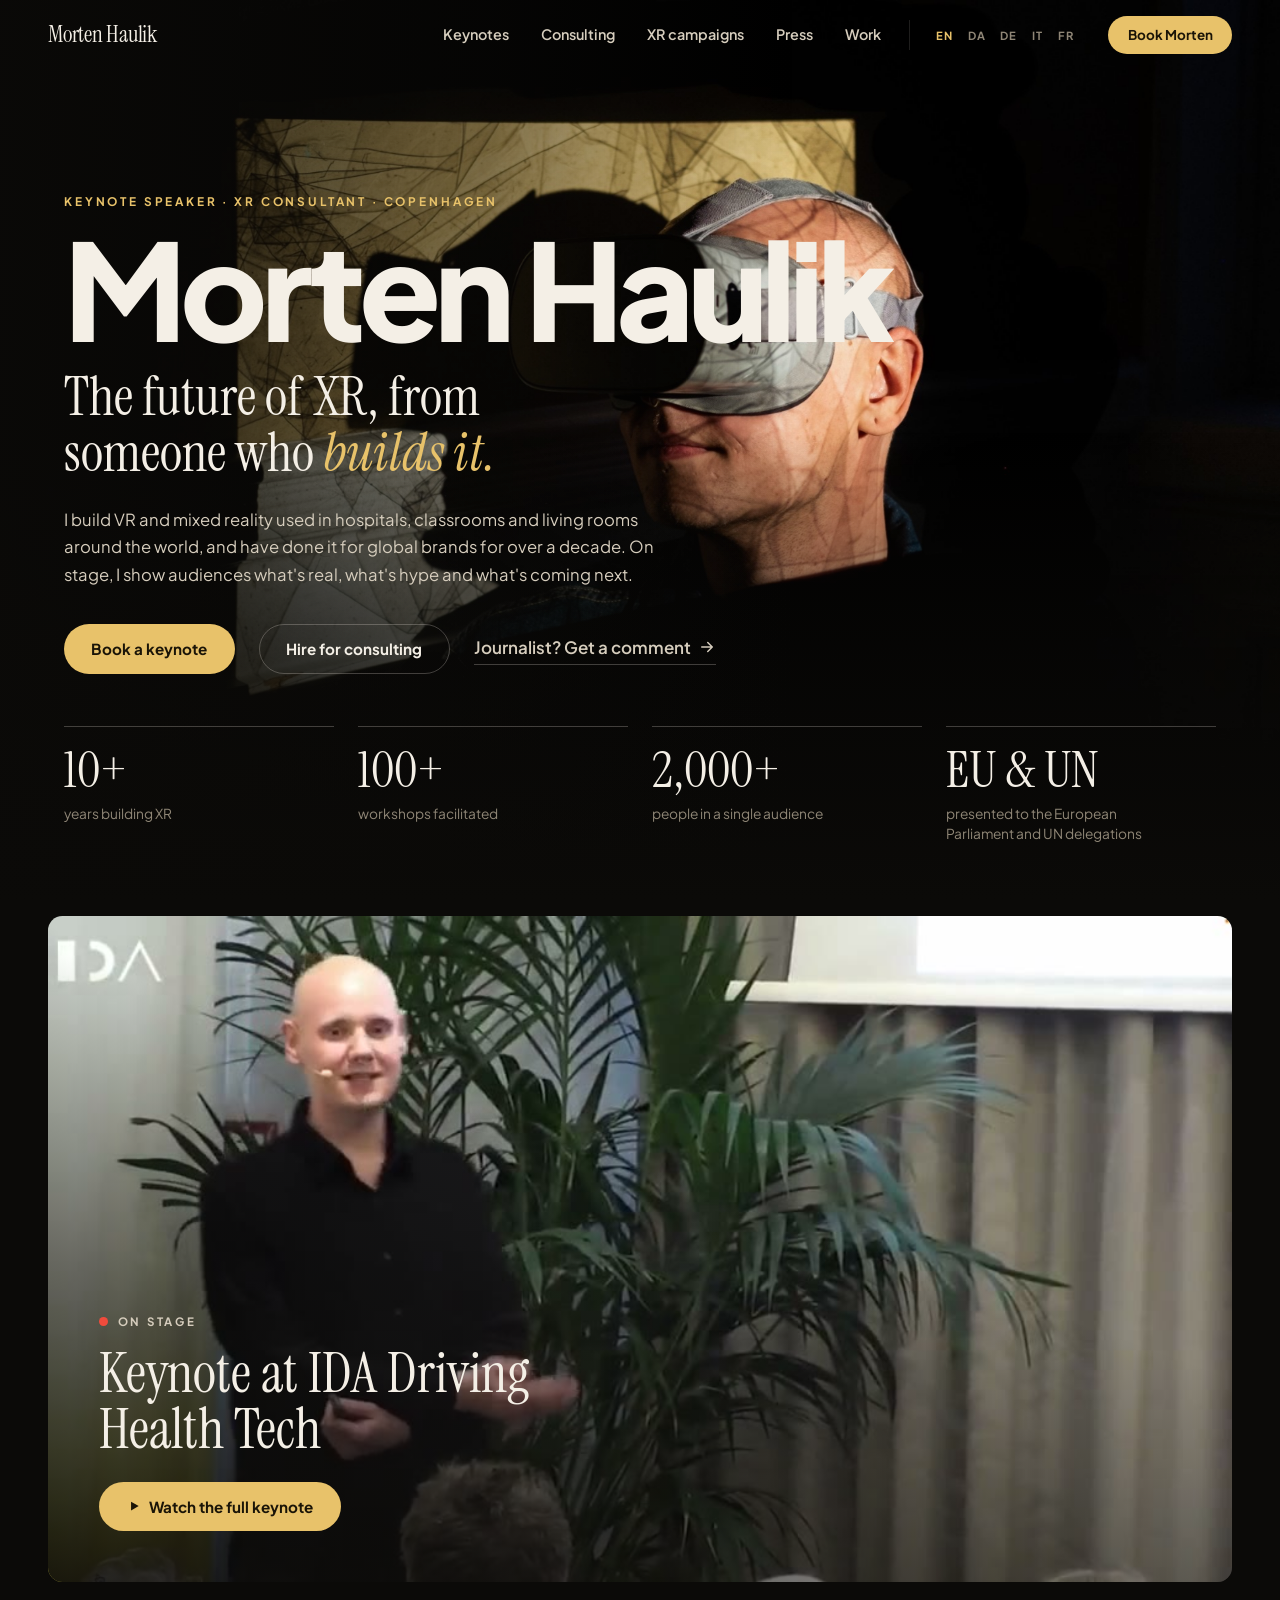
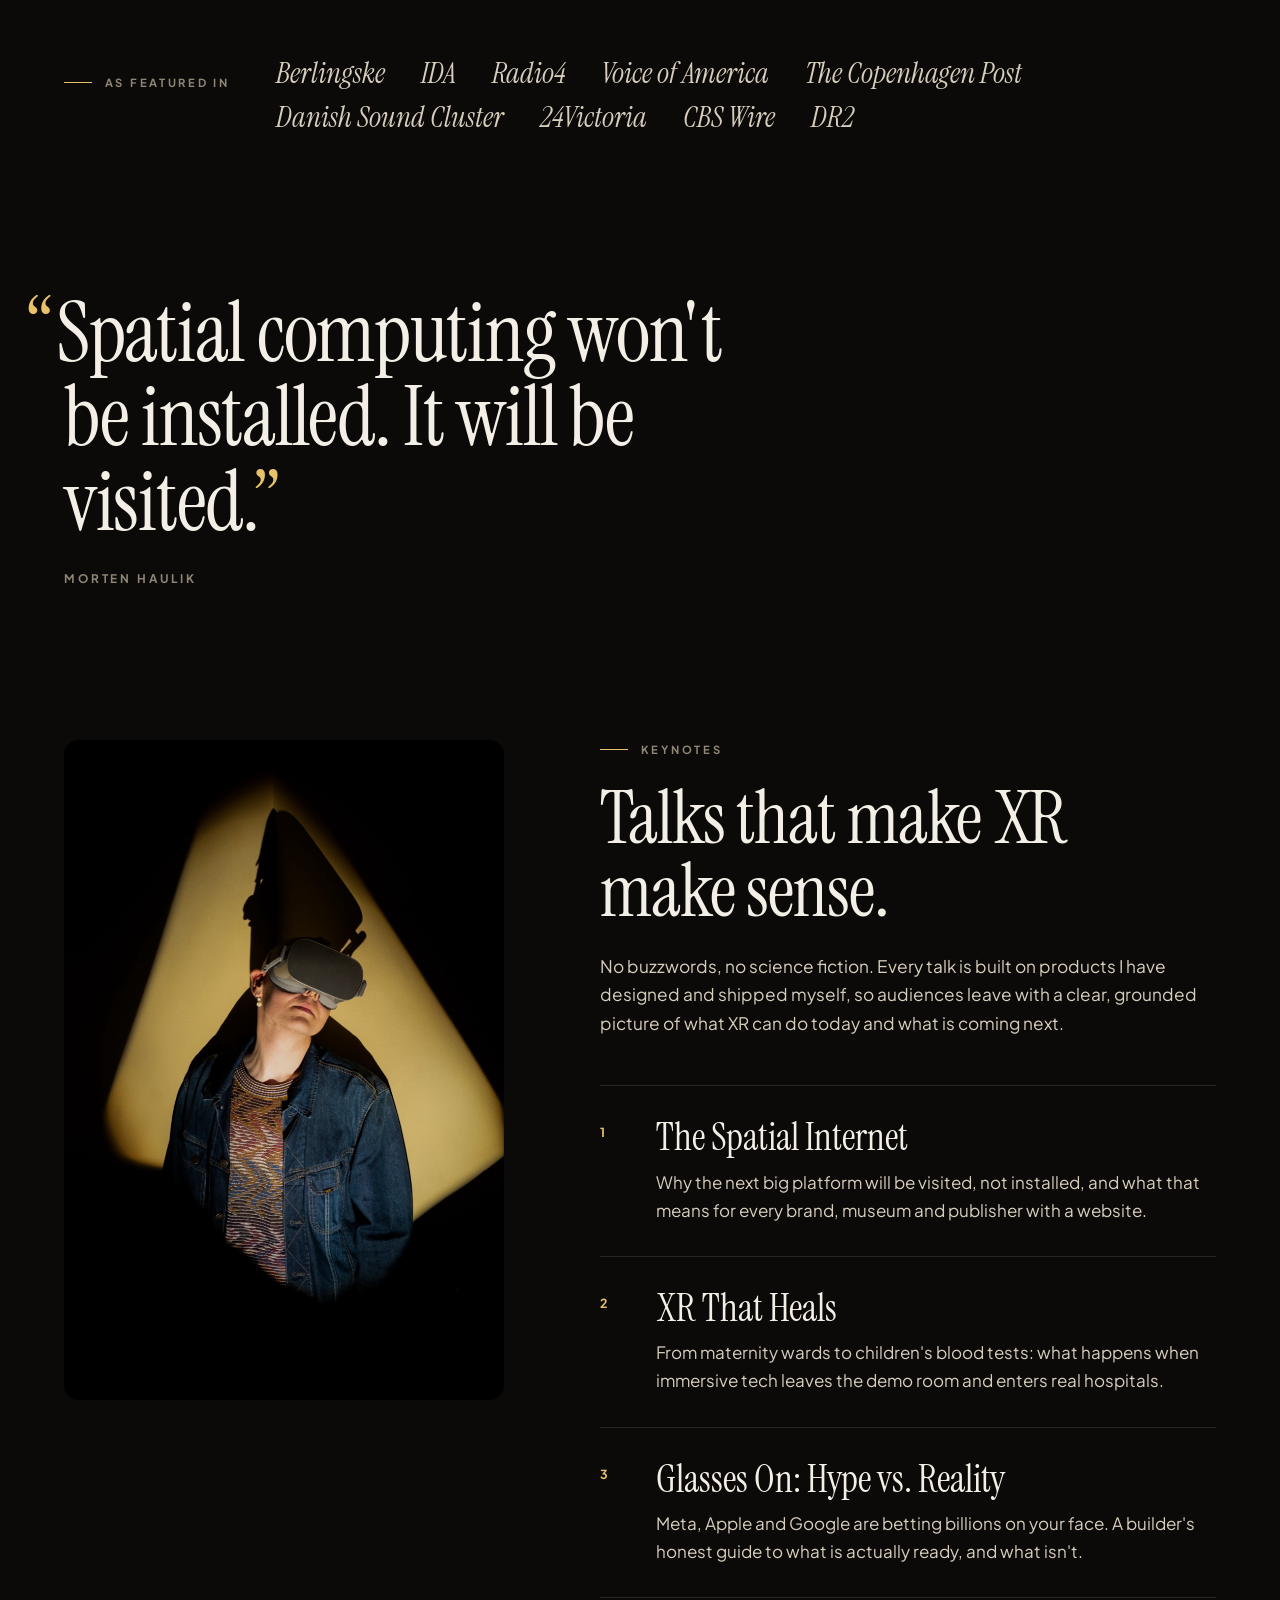
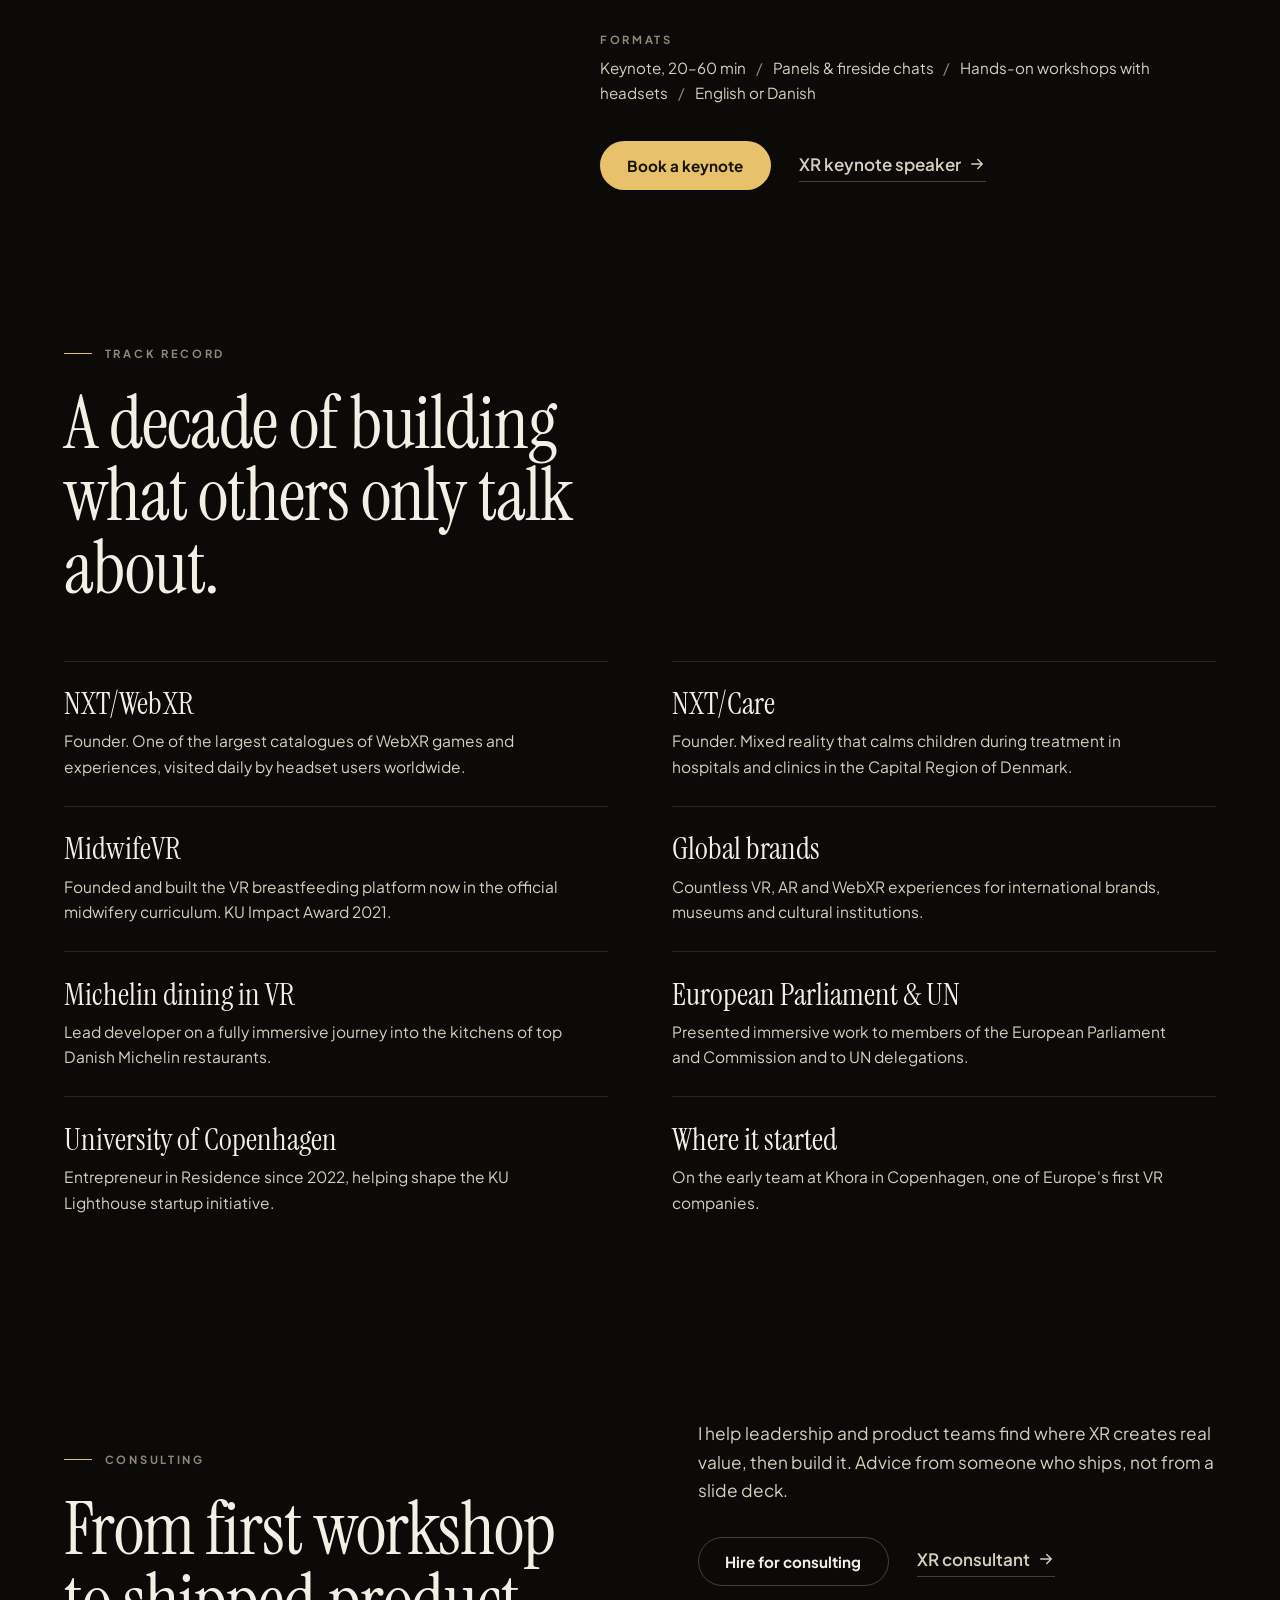
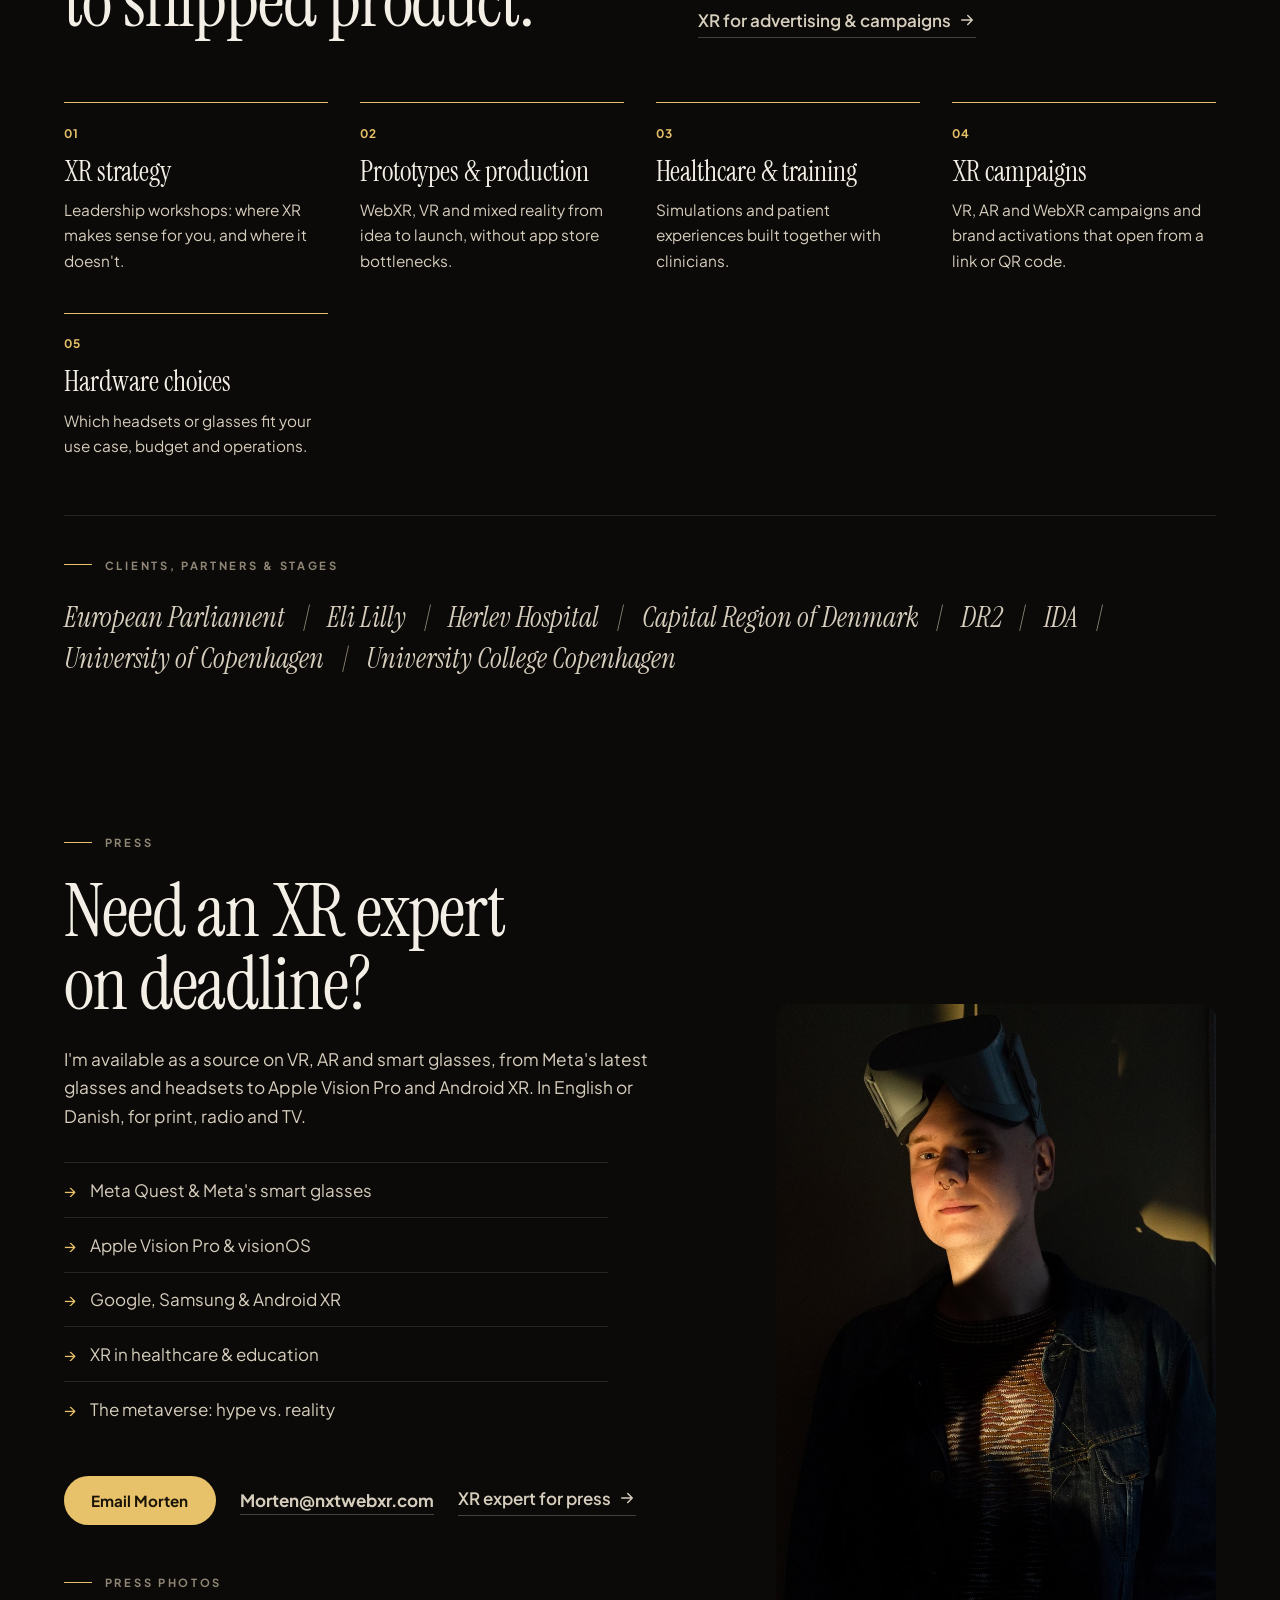
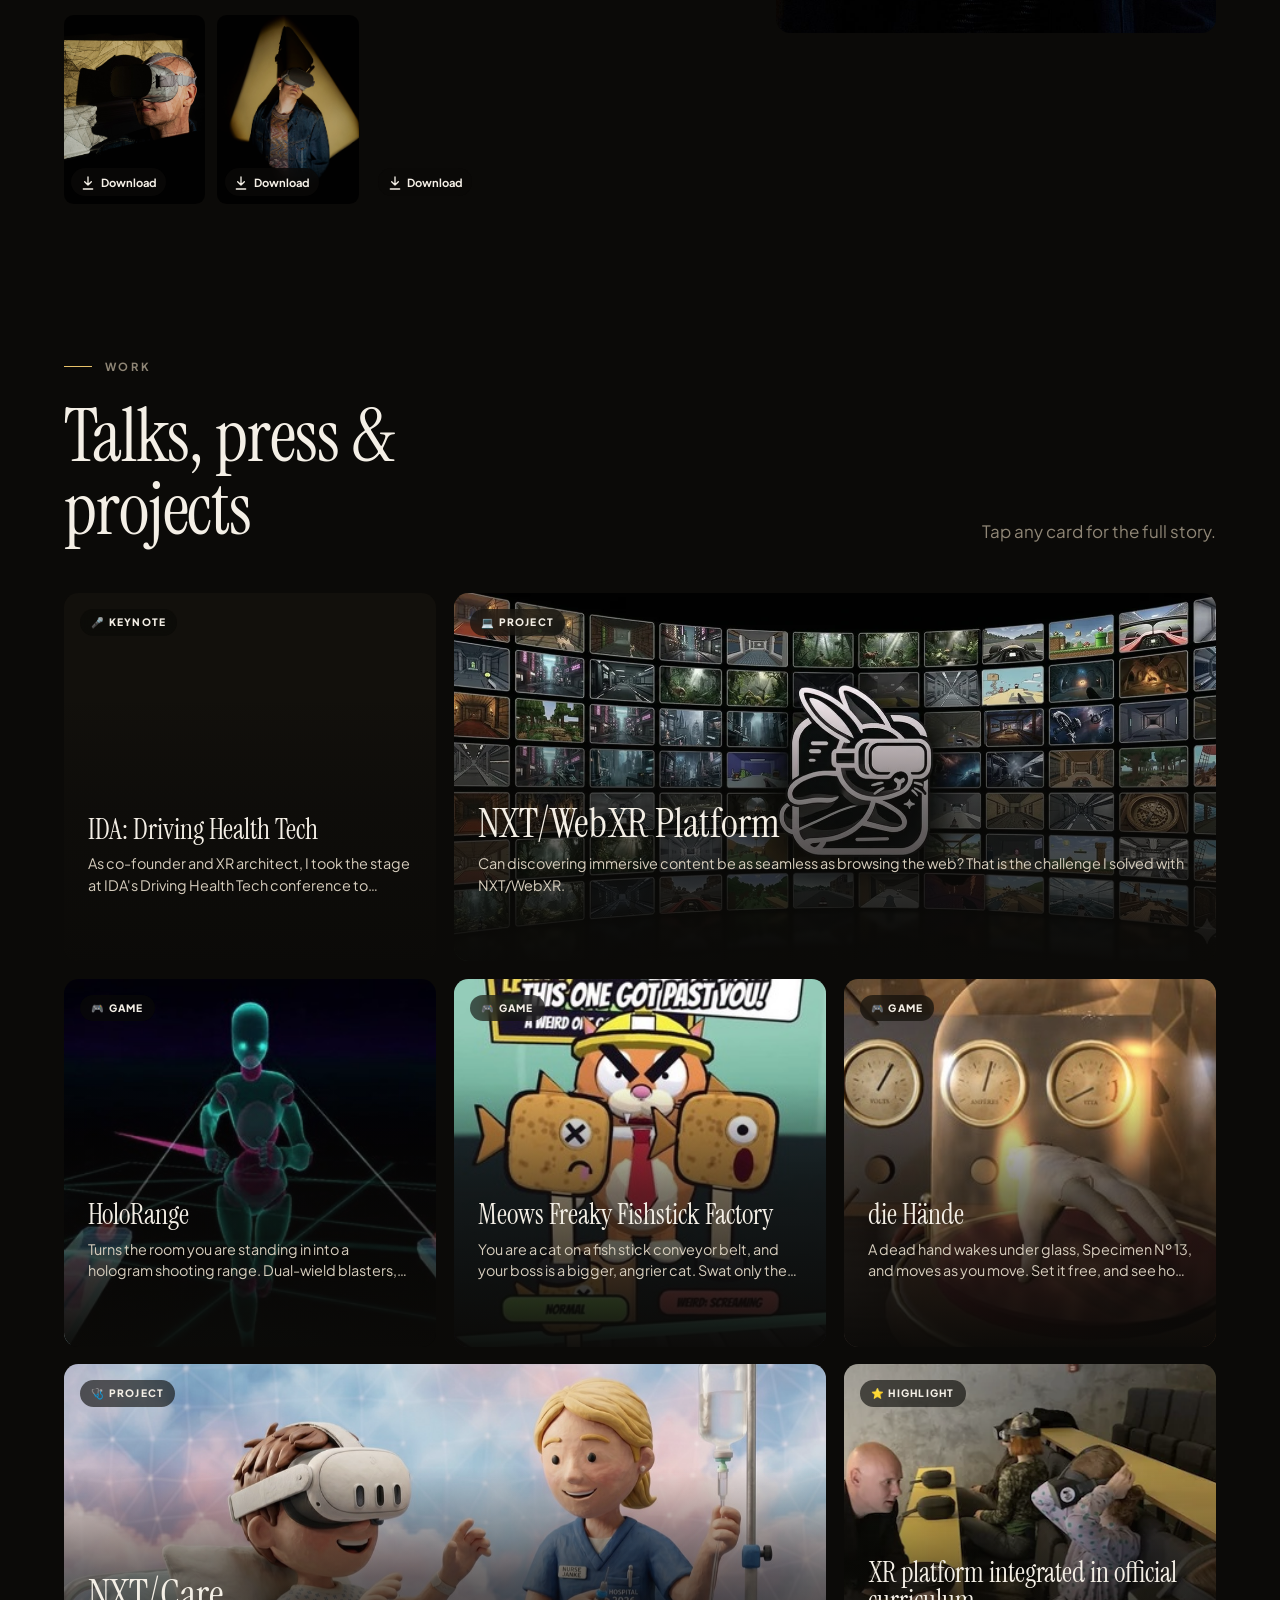
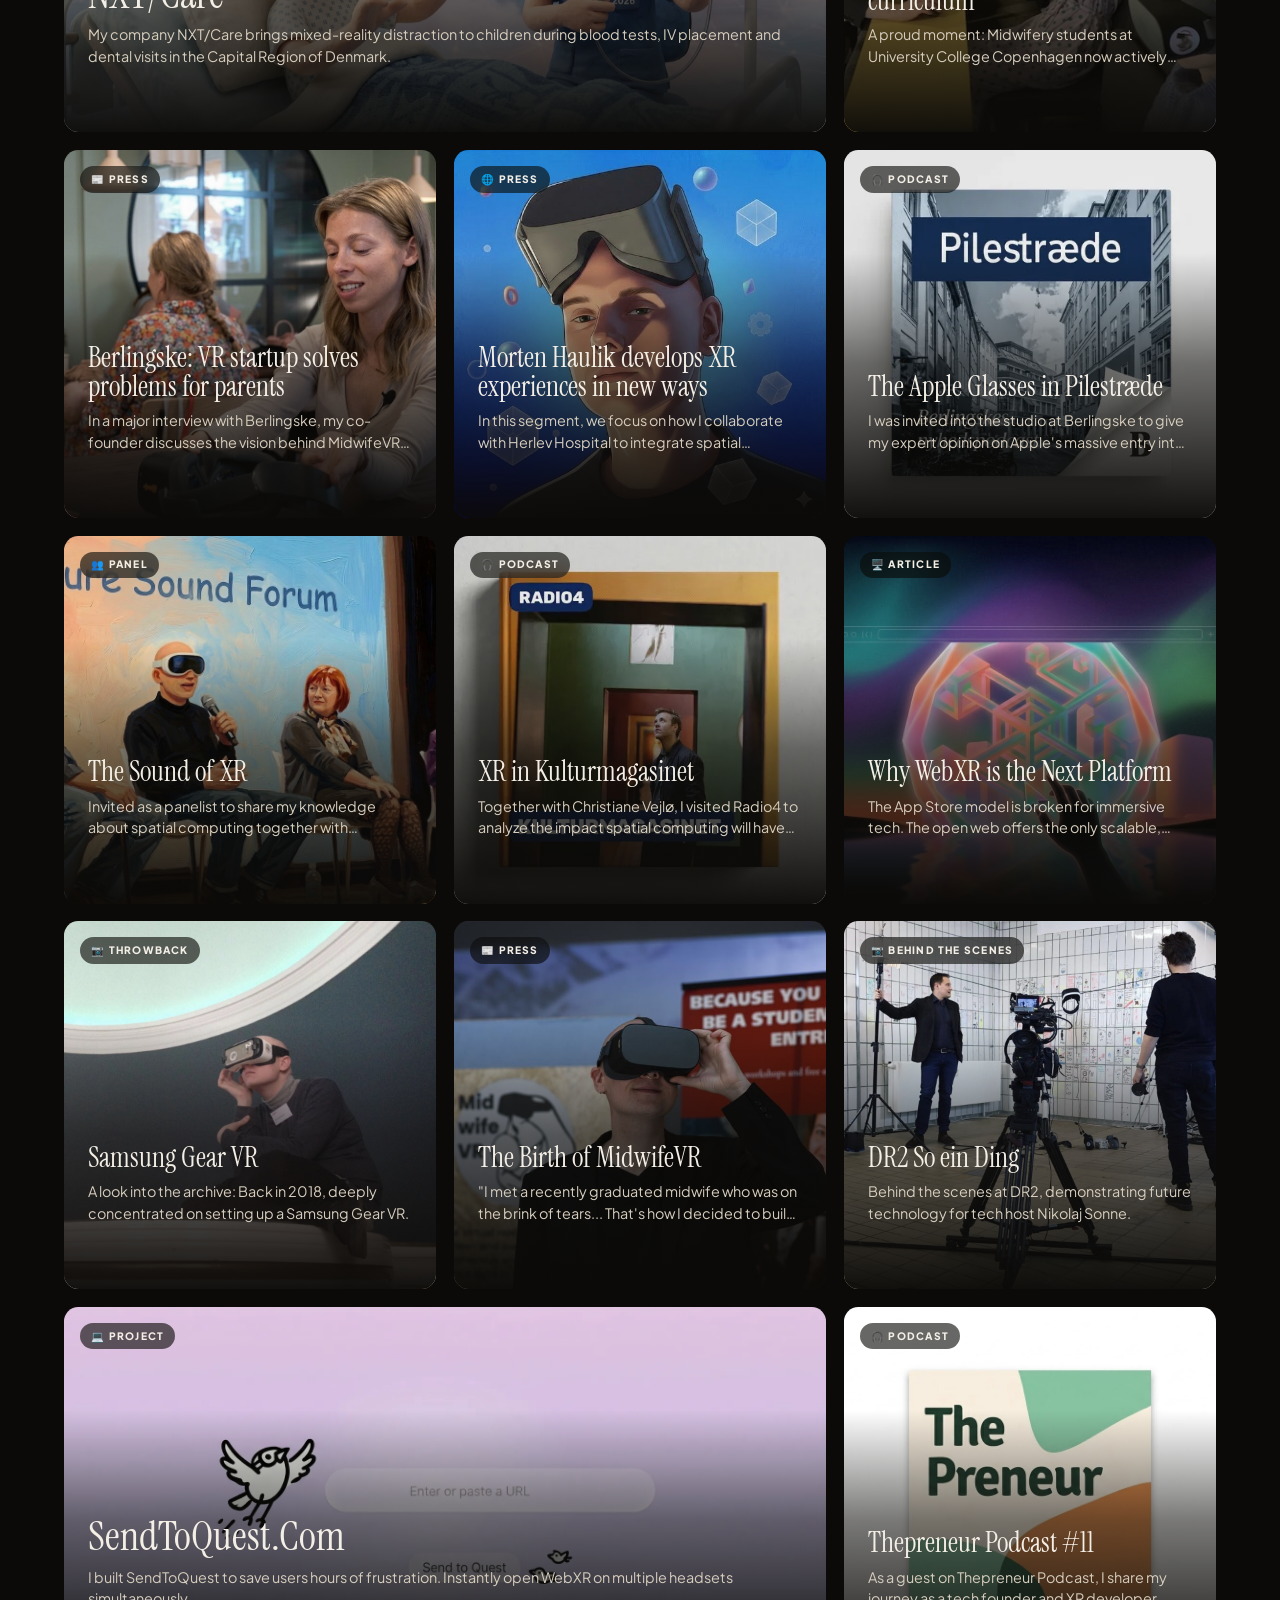
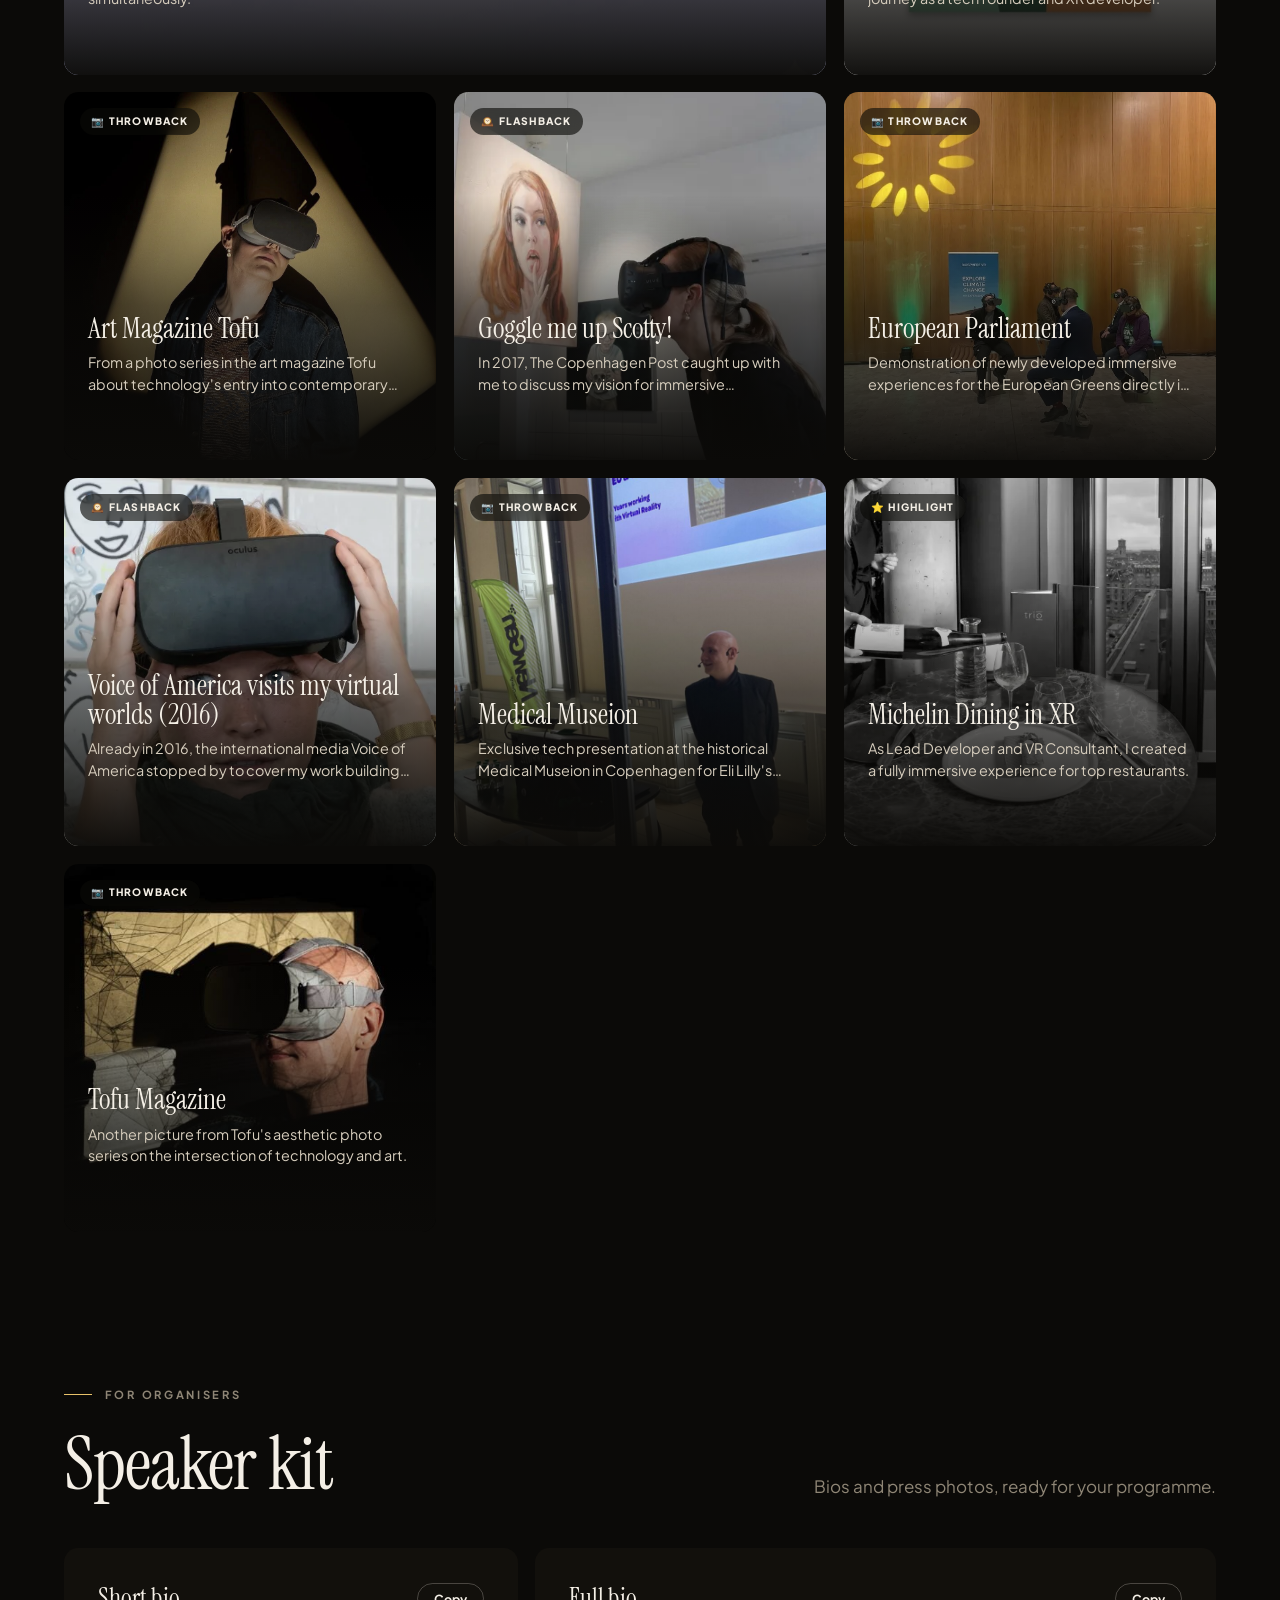
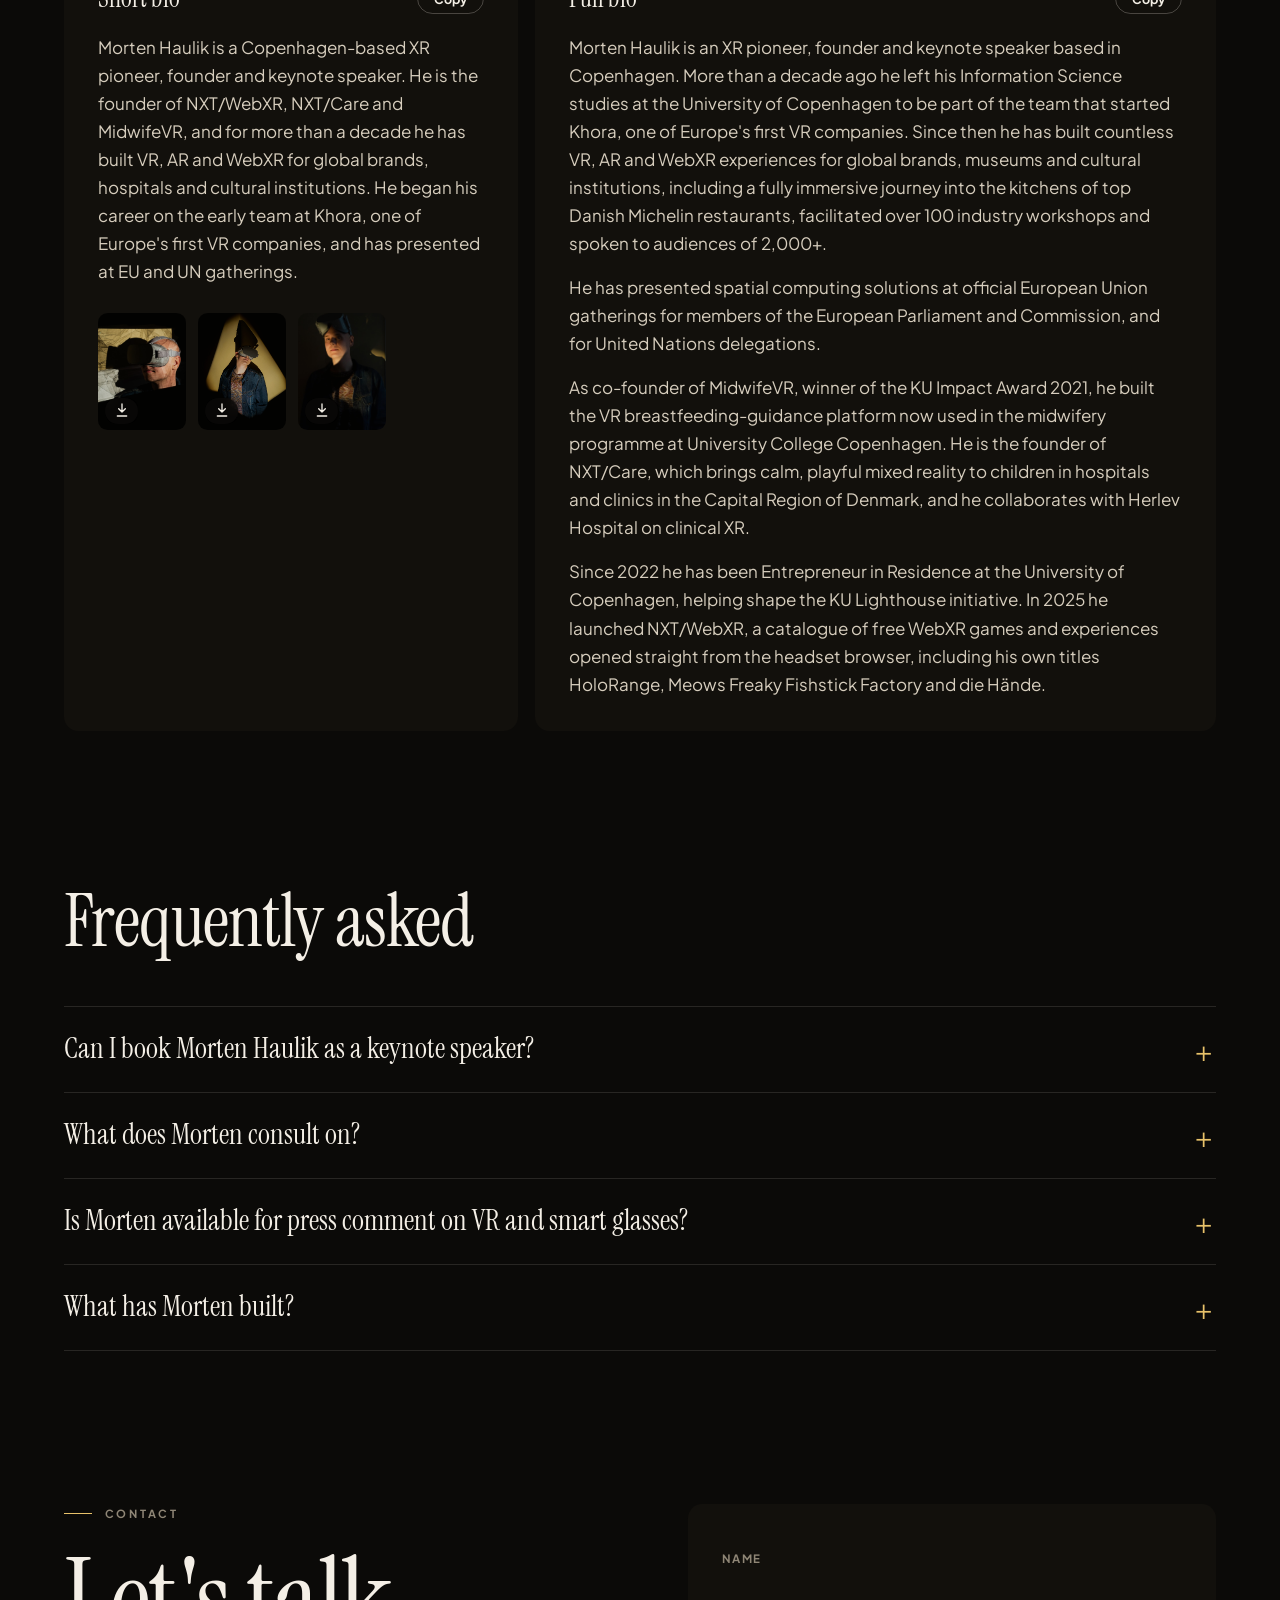
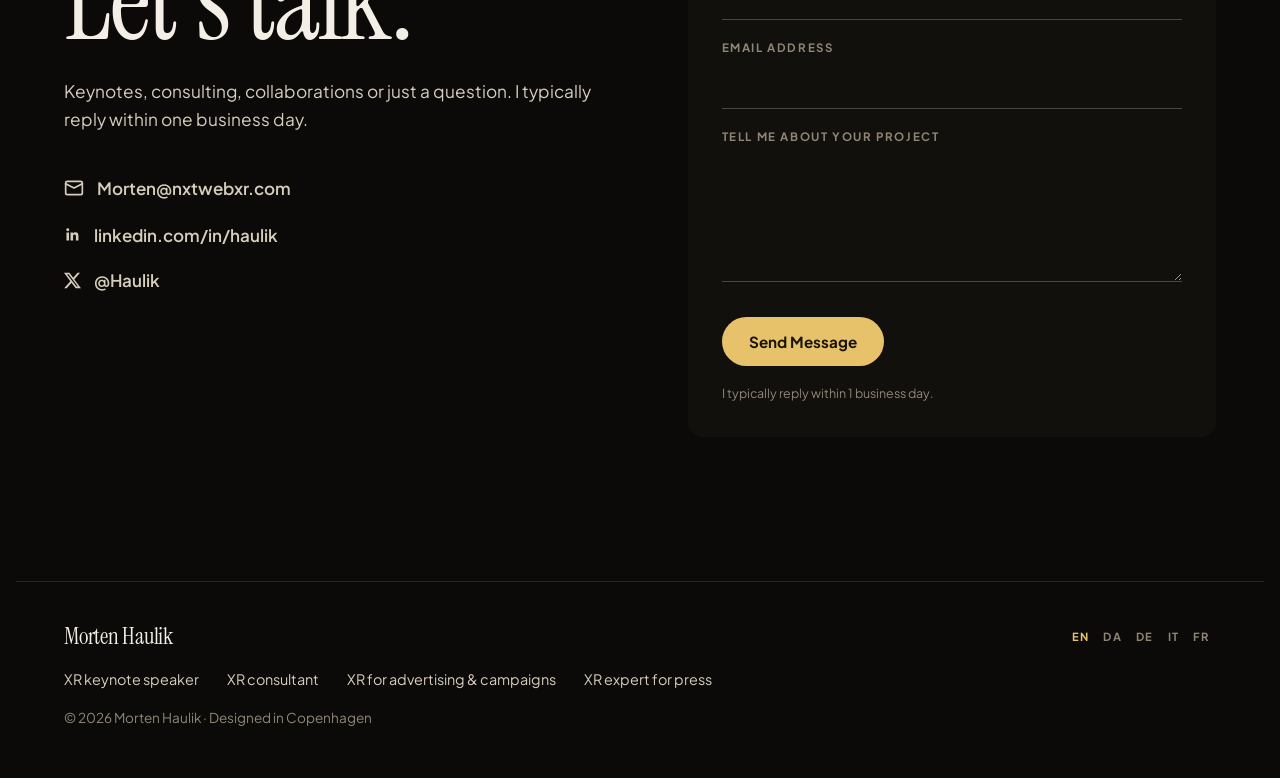
==== commit 79ce1752: "SEO expansion: dedicated landing pages per search intent (EN + DA) - New pages: XR keynote speaker, " ====
--- a/index.html
+++ b/index.html
@@ -4,7 +4,7 @@
 <meta charset="UTF-8">
 <meta name="viewport" content="width=device-width, initial-scale=1.0">
 <!-- Generated by build.js from data.js. Edit data.js, then run: node build.js -->
-<title>Morten Haulik | Spatial Computing Keynote Speaker &amp; XR Consultant</title>
+<title>Morten Haulik | XR &amp; VR Expert, Keynote Speaker and Consultant</title>
 <meta name="description" content="XR pioneer and keynote speaker from Copenhagen, founder of NXT/WebXR and NXT/Care. Book keynotes on VR, AR and smart glasses, hire XR consulting or request press comment.">
 <meta name="author" content="Morten Haulik">
 <meta name="robots" content="index, follow, max-image-preview:large, max-snippet:-1">
@@ -20,7 +20,7 @@
 
 <meta property="og:type" content="profile">
 <meta property="og:site_name" content="Morten Haulik">
-<meta property="og:title" content="Morten Haulik | Spatial Computing Keynote Speaker &amp; XR Consultant">
+<meta property="og:title" content="Morten Haulik | XR &amp; VR Expert, Keynote Speaker and Consultant">
 <meta property="og:description" content="XR pioneer and keynote speaker from Copenhagen, founder of NXT/WebXR and NXT/Care. Book keynotes on VR, AR and smart glasses, hire XR consulting or request press comment.">
 <meta property="og:url" content="https://www.mortenhaulik.com/">
 <meta property="og:image" content="https://www.mortenhaulik.com/og-image.jpg">
@@ -37,7 +37,7 @@
 <meta name="twitter:card" content="summary_large_image">
 <meta name="twitter:site" content="@Haulik">
 <meta name="twitter:creator" content="@Haulik">
-<meta name="twitter:title" content="Morten Haulik | Spatial Computing Keynote Speaker &amp; XR Consultant">
+<meta name="twitter:title" content="Morten Haulik | XR &amp; VR Expert, Keynote Speaker and Consultant">
 <meta name="twitter:description" content="XR pioneer and keynote speaker from Copenhagen, founder of NXT/WebXR and NXT/Care. Book keynotes on VR, AR and smart glasses, hire XR consulting or request press comment.">
 <meta name="twitter:image" content="https://www.mortenhaulik.com/og-image.jpg">
 <meta name="twitter:image:alt" content="Morten Haulik, keynote speaker and XR consultant">
@@ -47,7 +47,7 @@
 <link rel="preconnect" href="https://fonts.gstatic.com" crossorigin>
 <link href="https://fonts.googleapis.com/css2?family=Instrument+Serif:ital@0;1&family=Permanent+Marker&family=Plus+Jakarta+Sans:wght@400;500;600;700;800&display=swap" rel="stylesheet">
 <link rel="preload" as="image" href="/img/hero.jpg" imagesrcset="/img/hero-1100.jpg 1100w, /img/hero.jpg 2000w" imagesizes="100vw">
-<link rel="stylesheet" href="/style.css?v=859190ea">
+<link rel="stylesheet" href="/style.css?v=607e606b">
 <script>document.documentElement.classList.add('js');setTimeout(()=>document.querySelectorAll('.reveal').forEach(e=>e.classList.add('in')),2500)</script>
 <script type="application/ld+json">
 {
@@ -73,7 +73,7 @@
    "@type": "ProfilePage",
    "@id": "https://www.mortenhaulik.com/#profilepage",
    "url": "https://www.mortenhaulik.com/",
-   "name": "Morten Haulik | Spatial Computing Keynote Speaker & XR Consultant",
+   "name": "Morten Haulik | XR & VR Expert, Keynote Speaker and Consultant",
    "description": "XR pioneer and keynote speaker from Copenhagen, founder of NXT/WebXR and NXT/Care. Book keynotes on VR, AR and smart glasses, hire XR consulting or request press comment.",
    "isPartOf": {
     "@id": "https://www.mortenhaulik.com/#website"
@@ -153,7 +153,13 @@
     "Meta smart glasses",
     "Android XR",
     "Hand tracking",
-    "Game development"
+    "Game development",
+    "XR Marketing",
+    "VR Advertising",
+    "AR Campaigns",
+    "Brand Activations",
+    "Immersive Experiences",
+    "Experiential Marketing"
    ],
    "contactPoint": [
     {
@@ -354,6 +360,14 @@
       "@type": "Offer",
       "itemOffered": {
        "@type": "Service",
+       "name": "XR campaigns",
+       "description": "VR, AR and WebXR campaigns and brand activations that open from a link or QR code."
+      }
+     },
+     {
+      "@type": "Offer",
+      "itemOffered": {
+       "@type": "Service",
        "name": "Hardware choices",
        "description": "Which headsets or glasses fit your use case, budget and operations."
       }
@@ -364,6 +378,18 @@
     "@type": "CommunicateAction",
     "target": "https://www.mortenhaulik.com/#contact"
    }
+  },
+  {
+   "@type": "Service",
+   "@id": "https://www.mortenhaulik.com/#marketing",
+   "name": "XR marketing and immersive advertising campaigns",
+   "serviceType": "XR marketing",
+   "provider": {
+    "@id": "https://www.mortenhaulik.com/#person"
+   },
+   "areaServed": "Europe",
+   "url": "https://www.mortenhaulik.com/xr-marketing-campaigns/",
+   "description": "VR, AR and WebXR campaigns and brand activations that open from a link or QR code, from concept to launch."
   },
   {
    "@type": "VideoGame",
@@ -483,16 +509,18 @@
 <header class="topbar" id="top">
   <a class="wordmark" href="/">Morten Haulik</a>
   <nav class="topnav" aria-label="Main">
-    <a href="#speaking">Keynotes</a>
-    <a href="#consulting">Consulting</a>
-    <a href="#press">Press</a>
-    <a href="#work">Work</a>
+    <a href="/xr-keynote-speaker/">Keynotes</a>
+    <a href="/xr-consultant/">Consulting</a>
+    <a href="/xr-marketing-campaigns/">XR campaigns</a>
+    <a href="/xr-expert-press/">Press</a>
+    <a href="/#work">Work</a>
   </nav>
   <nav class="langs" aria-label="Language"><a href="/" hreflang="en" lang="en" data-lang="en" aria-current="page" title="English">EN</a><a href="/da/" hreflang="da" lang="da" data-lang="da" title="Dansk">DA</a><a href="/de/" hreflang="de" lang="de" data-lang="de" title="Deutsch">DE</a><a href="/it/" hreflang="it" lang="it" data-lang="it" title="Italiano">IT</a><a href="/fr/" hreflang="fr" lang="fr" data-lang="fr" title="Français">FR</a></nav>
   <button class="btn btn-gold btn-sm" type="button" data-open-booking>Book Morten</button>
 </header>
 
 <main id="main">
+
   <section class="hero" aria-labelledby="hero-title">
     <picture class="hero-media">
       <img src="/img/hero.jpg" srcset="/img/hero-1100.jpg 1100w, /img/hero.jpg 2000w" sizes="100vw"
@@ -551,7 +579,7 @@
         <li class="reveal"><span class="talk-no">3</span><div><h3>Glasses On: Hype vs. Reality</h3><p>Meta, Apple and Google are betting billions on your face. A builder's honest guide to what is actually ready, and what isn't.</p></div></li>
       </ol>
       <p class="formats reveal"><span>Formats</span> Keynote, 20–60 min <i>/</i> Panels &amp; fireside chats <i>/</i> Hands-on workshops with headsets <i>/</i> English or Danish</p>
-      <button class="btn btn-gold reveal" type="button" data-open-booking>Book a keynote</button>
+      <div class="row-ctas reveal"><button class="btn btn-gold" type="button" data-open-booking>Book a keynote</button><a class="text-link more" href="/xr-keynote-speaker/">XR keynote speaker <svg width="18" height="18" viewBox="0 0 24 24" fill="none" stroke="currentColor" stroke-width="2" stroke-linecap="round" stroke-linejoin="round" aria-hidden="true"><path d="M5 12h14M13 6l6 6-6 6"/></svg></a></div>
     </div>
   </section>
 
@@ -578,13 +606,15 @@
       </div>
       <div>
         <p class="lede reveal">I help leadership and product teams find where XR creates real value, then build it. Advice from someone who ships, not from a slide deck.</p>
-        <a class="btn btn-line reveal" href="#contact">Hire for consulting</a>
+        <div class="row-ctas reveal"><a class="btn btn-line" href="#contact">Hire for consulting</a><a class="text-link more" href="/xr-consultant/">XR consultant <svg width="18" height="18" viewBox="0 0 24 24" fill="none" stroke="currentColor" stroke-width="2" stroke-linecap="round" stroke-linejoin="round" aria-hidden="true"><path d="M5 12h14M13 6l6 6-6 6"/></svg></a></div>
+        <a class="text-link more reveal" href="/xr-marketing-campaigns/">XR for advertising &amp; campaigns <svg width="18" height="18" viewBox="0 0 24 24" fill="none" stroke="currentColor" stroke-width="2" stroke-linecap="round" stroke-linejoin="round" aria-hidden="true"><path d="M5 12h14M13 6l6 6-6 6"/></svg></a>
       </div>
     </div>
     <ol class="offers">
       <li class="reveal"><h3>XR strategy</h3><p>Leadership workshops: where XR makes sense for you, and where it doesn't.</p></li>
       <li class="reveal"><h3>Prototypes &amp; production</h3><p>WebXR, VR and mixed reality from idea to launch, without app store bottlenecks.</p></li>
       <li class="reveal"><h3>Healthcare &amp; training</h3><p>Simulations and patient experiences built together with clinicians.</p></li>
+      <li class="reveal"><h3>XR campaigns</h3><p>VR, AR and WebXR campaigns and brand activations that open from a link or QR code.</p></li>
       <li class="reveal"><h3>Hardware choices</h3><p>Which headsets or glasses fit your use case, budget and operations.</p></li>
     </ol>
     <div class="partners reveal">
@@ -605,6 +635,7 @@
       <div class="press-actions reveal">
         <a class="btn btn-gold" href="mailto:Morten@nxtwebxr.com?subject=Press%20inquiry">Email Morten</a>
         <a class="mail" href="mailto:Morten@nxtwebxr.com?subject=Press%20inquiry">Morten@nxtwebxr.com</a>
+        <a class="text-link more" href="/xr-expert-press/">XR expert for press <svg width="18" height="18" viewBox="0 0 24 24" fill="none" stroke="currentColor" stroke-width="2" stroke-linecap="round" stroke-linejoin="round" aria-hidden="true"><path d="M5 12h14M13 6l6 6-6 6"/></svg></a>
       </div>
       <p class="label reveal">Press photos</p>
       <ul class="photo-dl reveal">
@@ -887,6 +918,8 @@
     </div>
   </section>
 
+
+
   <section class="contact block" id="contact" aria-labelledby="contact-title">
     <div class="contact-intro">
       <p class="label reveal">Contact</p>
@@ -909,6 +942,7 @@
       <p class="hint" id="contact-status" role="status">I typically reply within 1 business day.</p>
     </form>
   </section>
+
 </main>
 
 <footer class="site-footer">
@@ -916,6 +950,7 @@
     <a class="wordmark" href="#top">Morten Haulik</a>
     <nav class="langs" aria-label="Language"><a href="/" hreflang="en" lang="en" data-lang="en" aria-current="page" title="English">EN</a><a href="/da/" hreflang="da" lang="da" data-lang="da" title="Dansk">DA</a><a href="/de/" hreflang="de" lang="de" data-lang="de" title="Deutsch">DE</a><a href="/it/" hreflang="it" lang="it" data-lang="it" title="Italiano">IT</a><a href="/fr/" hreflang="fr" lang="fr" data-lang="fr" title="Français">FR</a></nav>
   </div>
+  <nav class="footer-links" aria-label="Services"><a href="/xr-keynote-speaker/">XR keynote speaker</a><a href="/xr-consultant/">XR consultant</a><a href="/xr-marketing-campaigns/">XR for advertising &amp; campaigns</a><a href="/xr-expert-press/">XR expert for press</a></nav>
   <p class="muted">© 2026 Morten Haulik · Designed in Copenhagen</p>
 </footer>
 
@@ -955,7 +990,7 @@
   </div>
 </dialog>
 
-<script src="/data.js?v=a7b90d8f" defer></script>
+<script src="/data.js?v=6eca59f2" defer></script>
 <script src="/main.js?v=3a068b97" defer></script>
 </body>
 </html>
--- a/style.css
+++ b/style.css
@@ -169,8 +169,7 @@
 
 /* Consulting */
 .offers{list-style:none;margin:4rem 0 3.5rem;padding:0;display:grid;gap:2.5rem 2rem;counter-reset:o}
-@media(min-width:760px){.offers{grid-template-columns:repeat(2,1fr)}}
-@media(min-width:1100px){.offers{grid-template-columns:repeat(4,1fr)}}
+@media(min-width:760px){.offers{grid-template-columns:repeat(auto-fit,minmax(13rem,1fr))}}
 .offers li{padding-top:1.4rem;border-top:1px solid var(--gold);counter-increment:o}
 .offers li::before{content:counter(o,decimal-leading-zero);display:block;margin-bottom:1rem;font:700 .74rem var(--sans);letter-spacing:.12em;color:var(--gold)}
 .offers h3{font:400 1.75rem/1.05 var(--serif)}
@@ -196,6 +195,46 @@
 .photo-dl span{position:absolute;left:.45rem;bottom:.45rem;display:inline-flex;align-items:center;gap:.3rem;padding:.3rem .55rem;border-radius:999px;
   background:rgba(11,10,8,.78);backdrop-filter:blur(6px);font-size:.7rem;font-weight:700}
 .photo-dl.small{margin-top:1.75rem;max-width:18rem}
+
+/* Section links + rows */
+.row-ctas{display:flex;flex-wrap:wrap;align-items:center;gap:1rem 1.75rem}
+.split .row-ctas{margin-top:2rem}
+.split .row-ctas .btn{margin-top:0}
+.text-link.more{margin-top:1.25rem}
+.row-ctas .text-link.more{margin-top:0}
+.press-actions .text-link.more{margin-top:0}
+
+/* Landing pages */
+.sub-hero{max-width:var(--wrap);margin:0 auto;padding:clamp(7rem,14vw,10rem) var(--gut) 0;display:grid;gap:3rem}
+@media(min-width:1000px){.sub-hero{grid-template-columns:7fr 5fr;gap:5rem;align-items:center}}
+.sub-hero h1{margin-top:1rem;font:400 clamp(2.8rem,6.4vw,5.6rem)/.96 var(--serif);letter-spacing:-.02em;max-width:15ch}
+.sub-hero .hero-ctas{margin-top:2.25rem}
+.sub-hero-media{margin:0;border-radius:var(--r);overflow:hidden;aspect-ratio:4/5;max-height:78vh}
+.sub-hero-media img{width:100%;height:100%;object-fit:cover}
+.crumbs{margin-bottom:2rem;font-size:.8rem;color:var(--muted)}
+.crumbs a{color:var(--ink-2);text-decoration:none}
+.crumbs a:hover{color:var(--gold)}
+.crumbs span{margin:0 .35rem}
+.sub-hero ~ .reel{padding-top:clamp(4rem,8vw,6rem)}
+.sub-sec .h2{max-width:20ch;margin-bottom:.5rem}
+.sub-sec .lede{max-width:70ch}
+.topic-list.wide{max-width:none;columns:2 22rem;column-gap:3rem;margin-top:2rem}
+.topic-list.wide li{break-inside:avoid}
+.photo-dl.wide{max-width:44rem;margin-top:2rem}
+.cta-box{padding:clamp(2.5rem,6vw,4.5rem);border-radius:var(--r);background:radial-gradient(120% 140% at 0% 0%,rgba(232,194,106,.16),transparent 55%),var(--bg-2);border:1px solid var(--line)}
+.cta-box .lede{margin-bottom:2rem}
+.related{display:grid;gap:1px;background:var(--line);border-block:1px solid var(--line);padding:0;margin-top:clamp(5rem,10vw,8rem);max-width:var(--wrap)}
+@media(min-width:900px){.related{grid-template-columns:repeat(3,1fr)}}
+.related-link{display:grid;gap:.6rem;padding:2rem var(--gut) 2rem 0;background:var(--bg);text-decoration:none}
+@media(min-width:900px){.related-link{padding:2.25rem 2rem}}
+.related-link span{font-size:.7rem;font-weight:700;letter-spacing:.22em;text-transform:uppercase;color:var(--muted)}
+.related-link strong{font:400 1.6rem/1.08 var(--serif)}
+.related-link svg{color:var(--gold);transition:transform .25s var(--ease)}
+.related-link:hover strong{color:var(--gold)}
+.related-link:hover svg{transform:translateX(5px)}
+.footer-links{display:flex;flex-wrap:wrap;gap:.5rem 1.75rem}
+.footer-links a{color:var(--ink-2);text-decoration:none;font-size:.9rem}
+.footer-links a:hover{color:var(--gold)}
 
 /* Work grid */
 .grid{display:grid;gap:1.1rem;grid-template-columns:1fr}
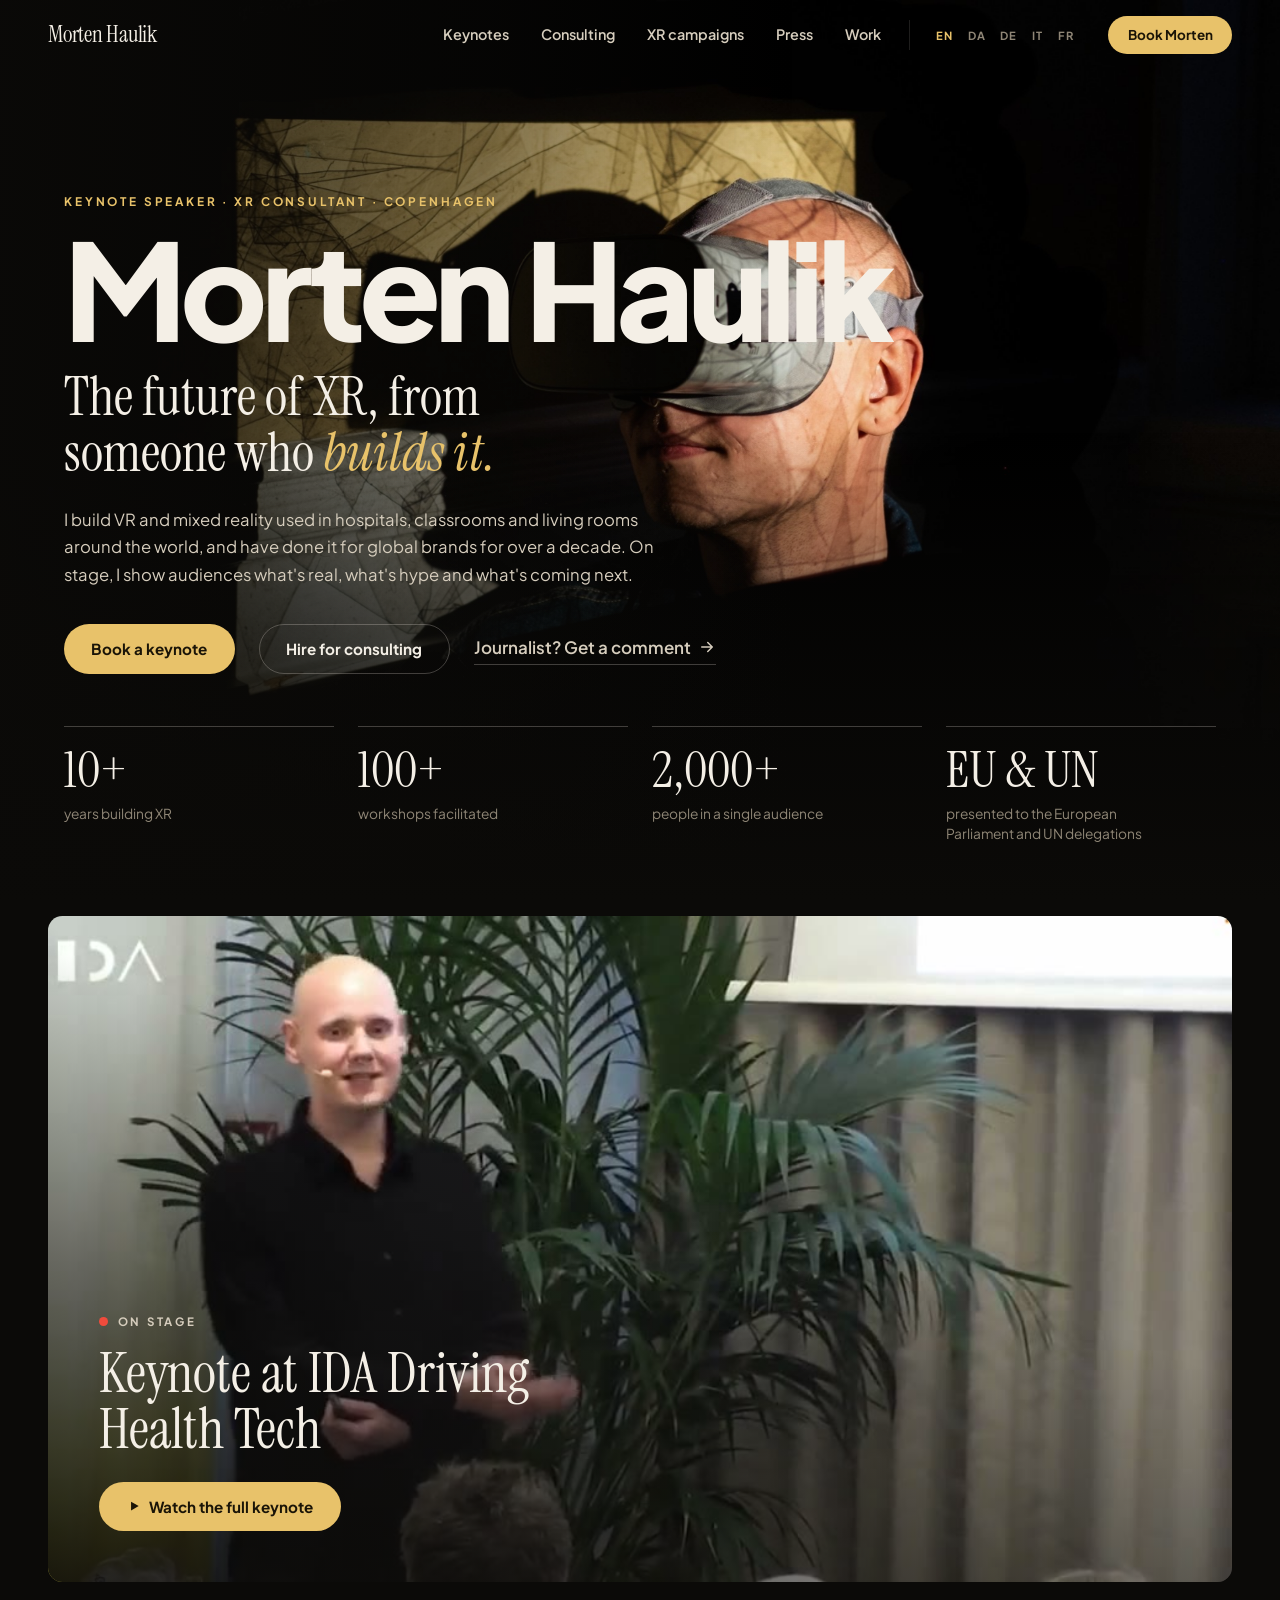
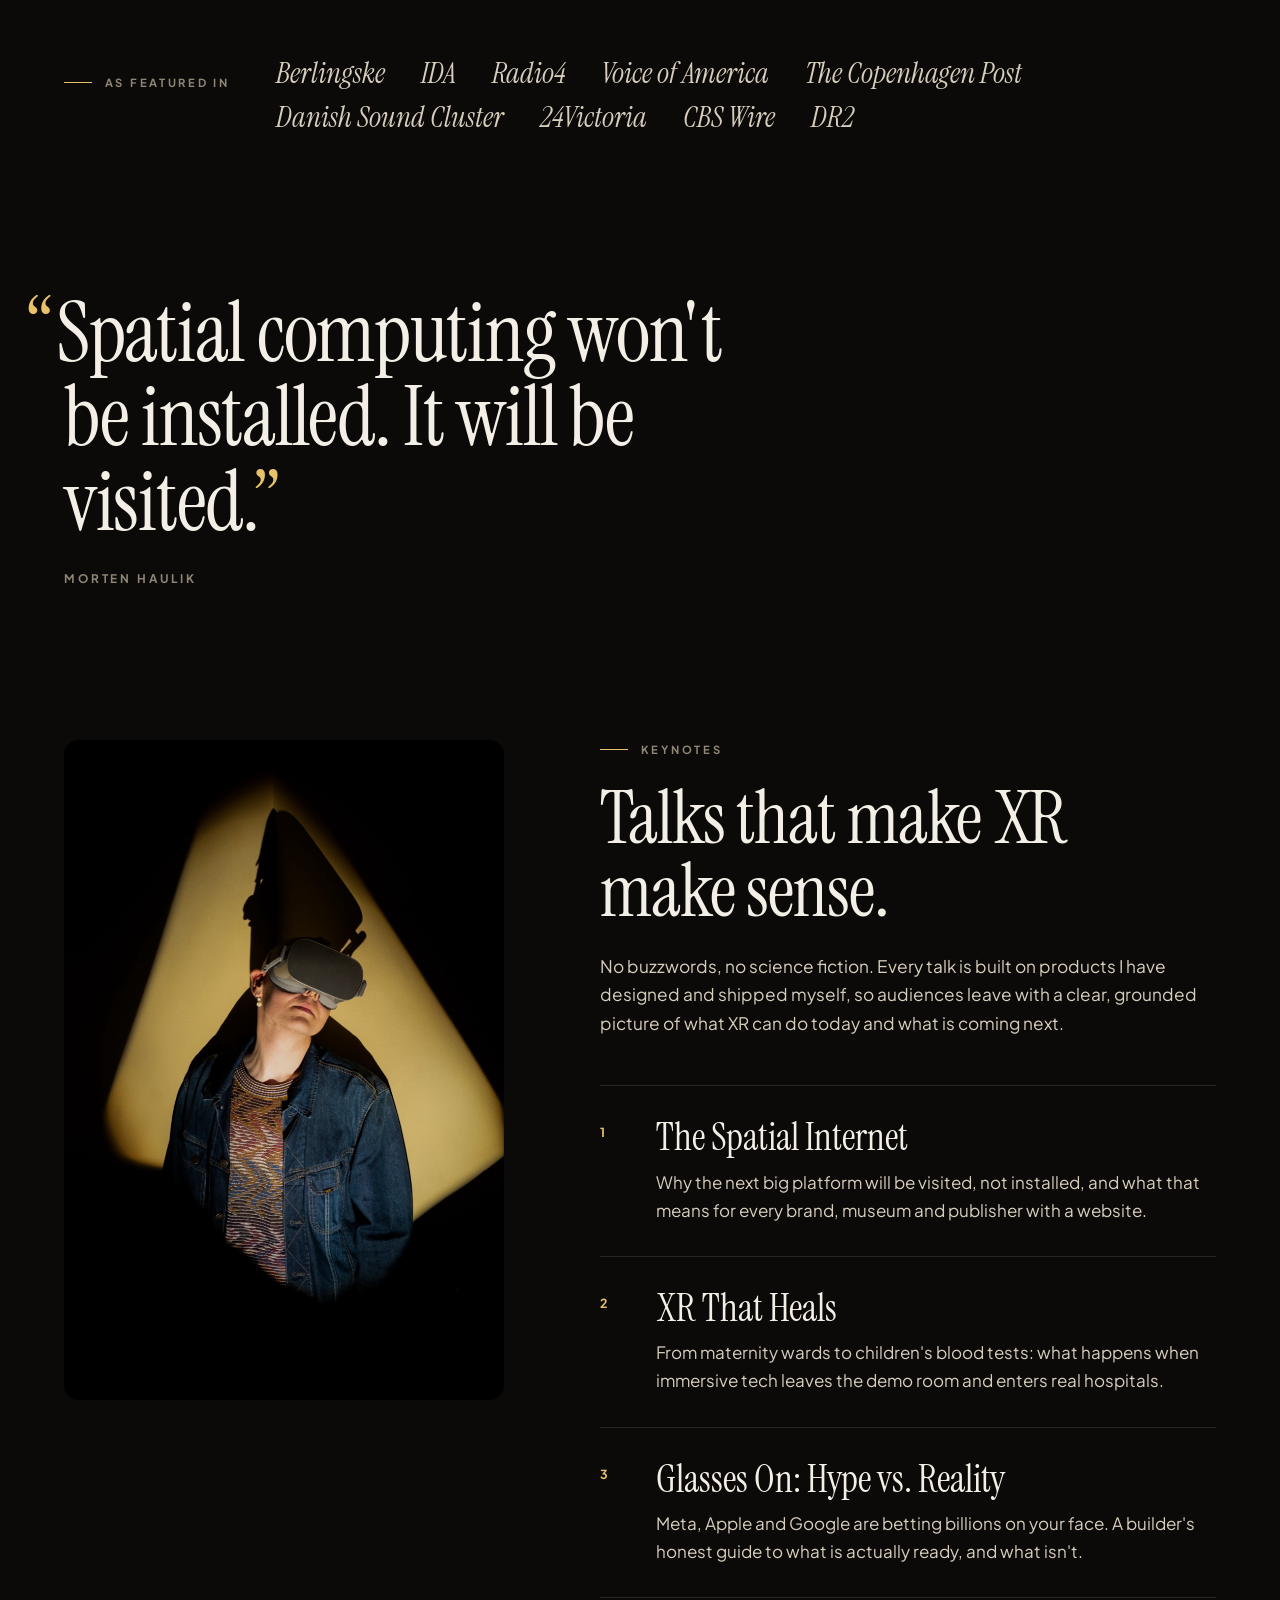
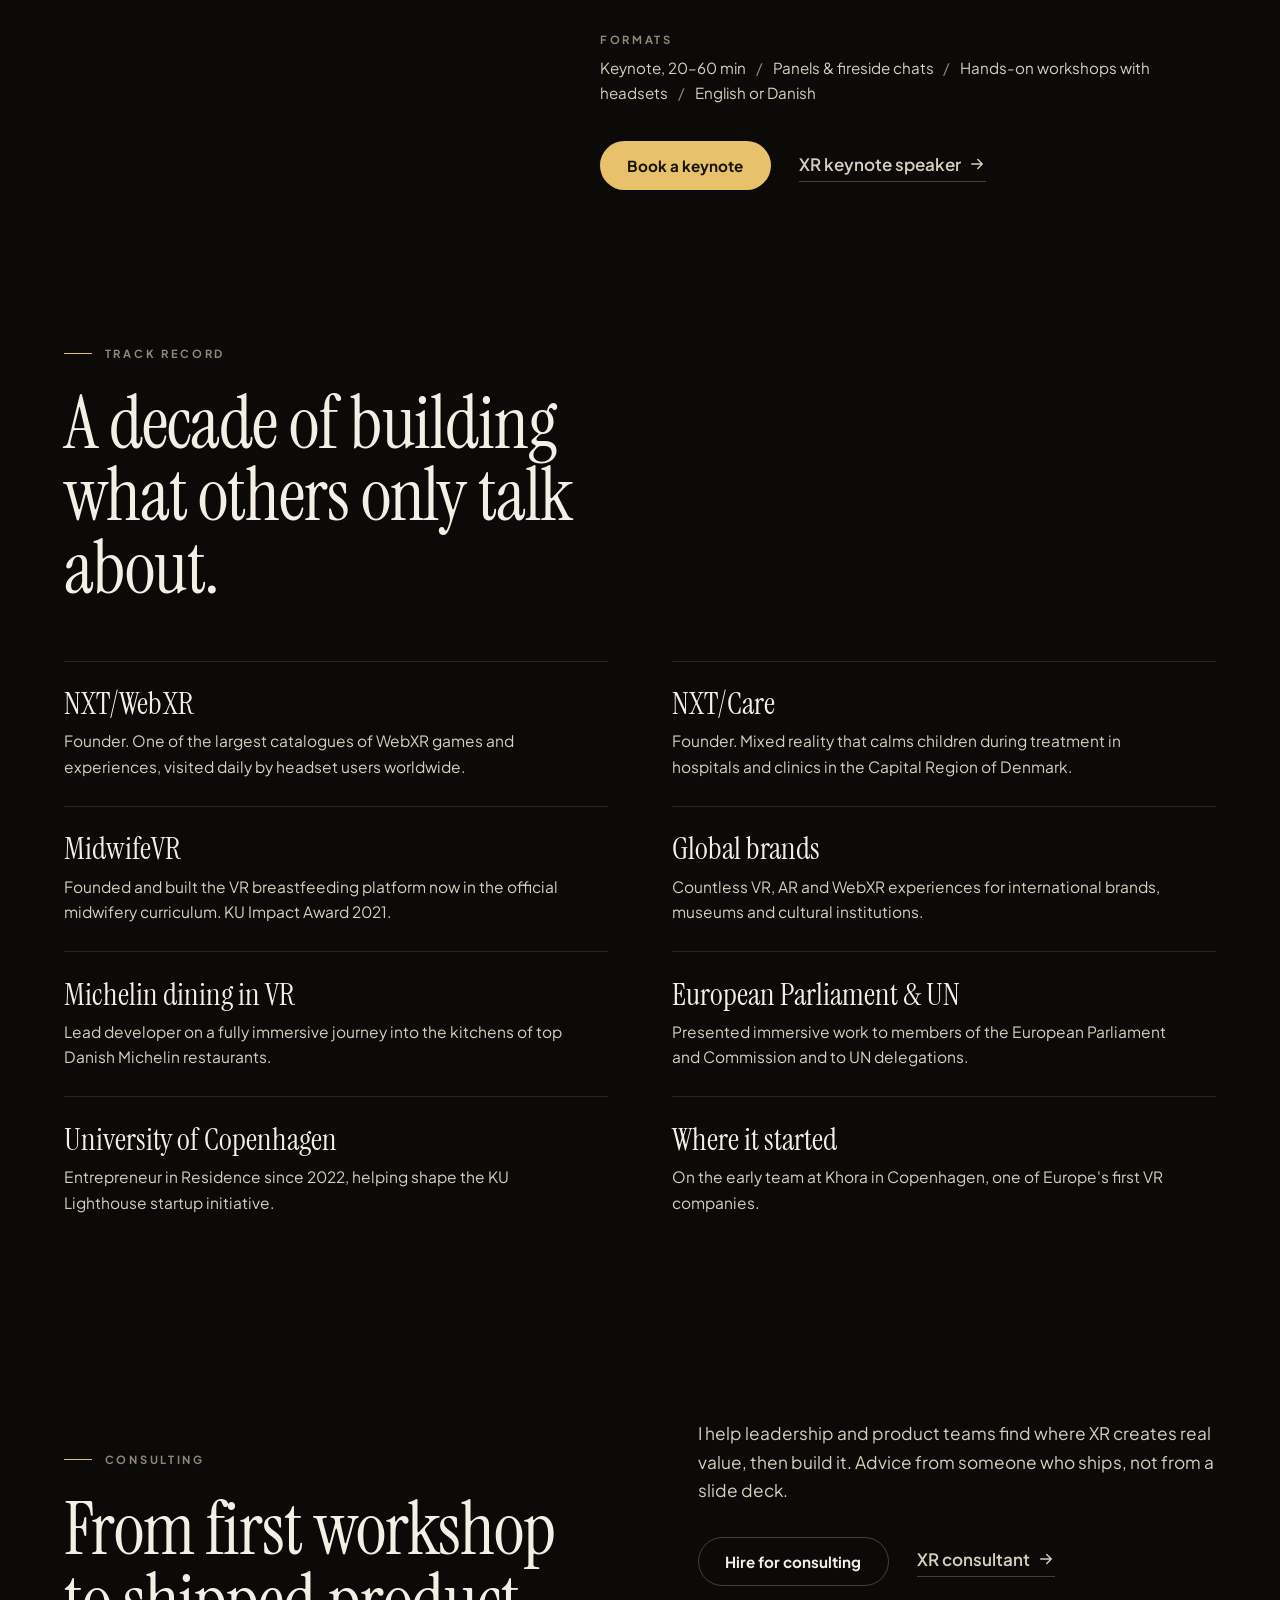
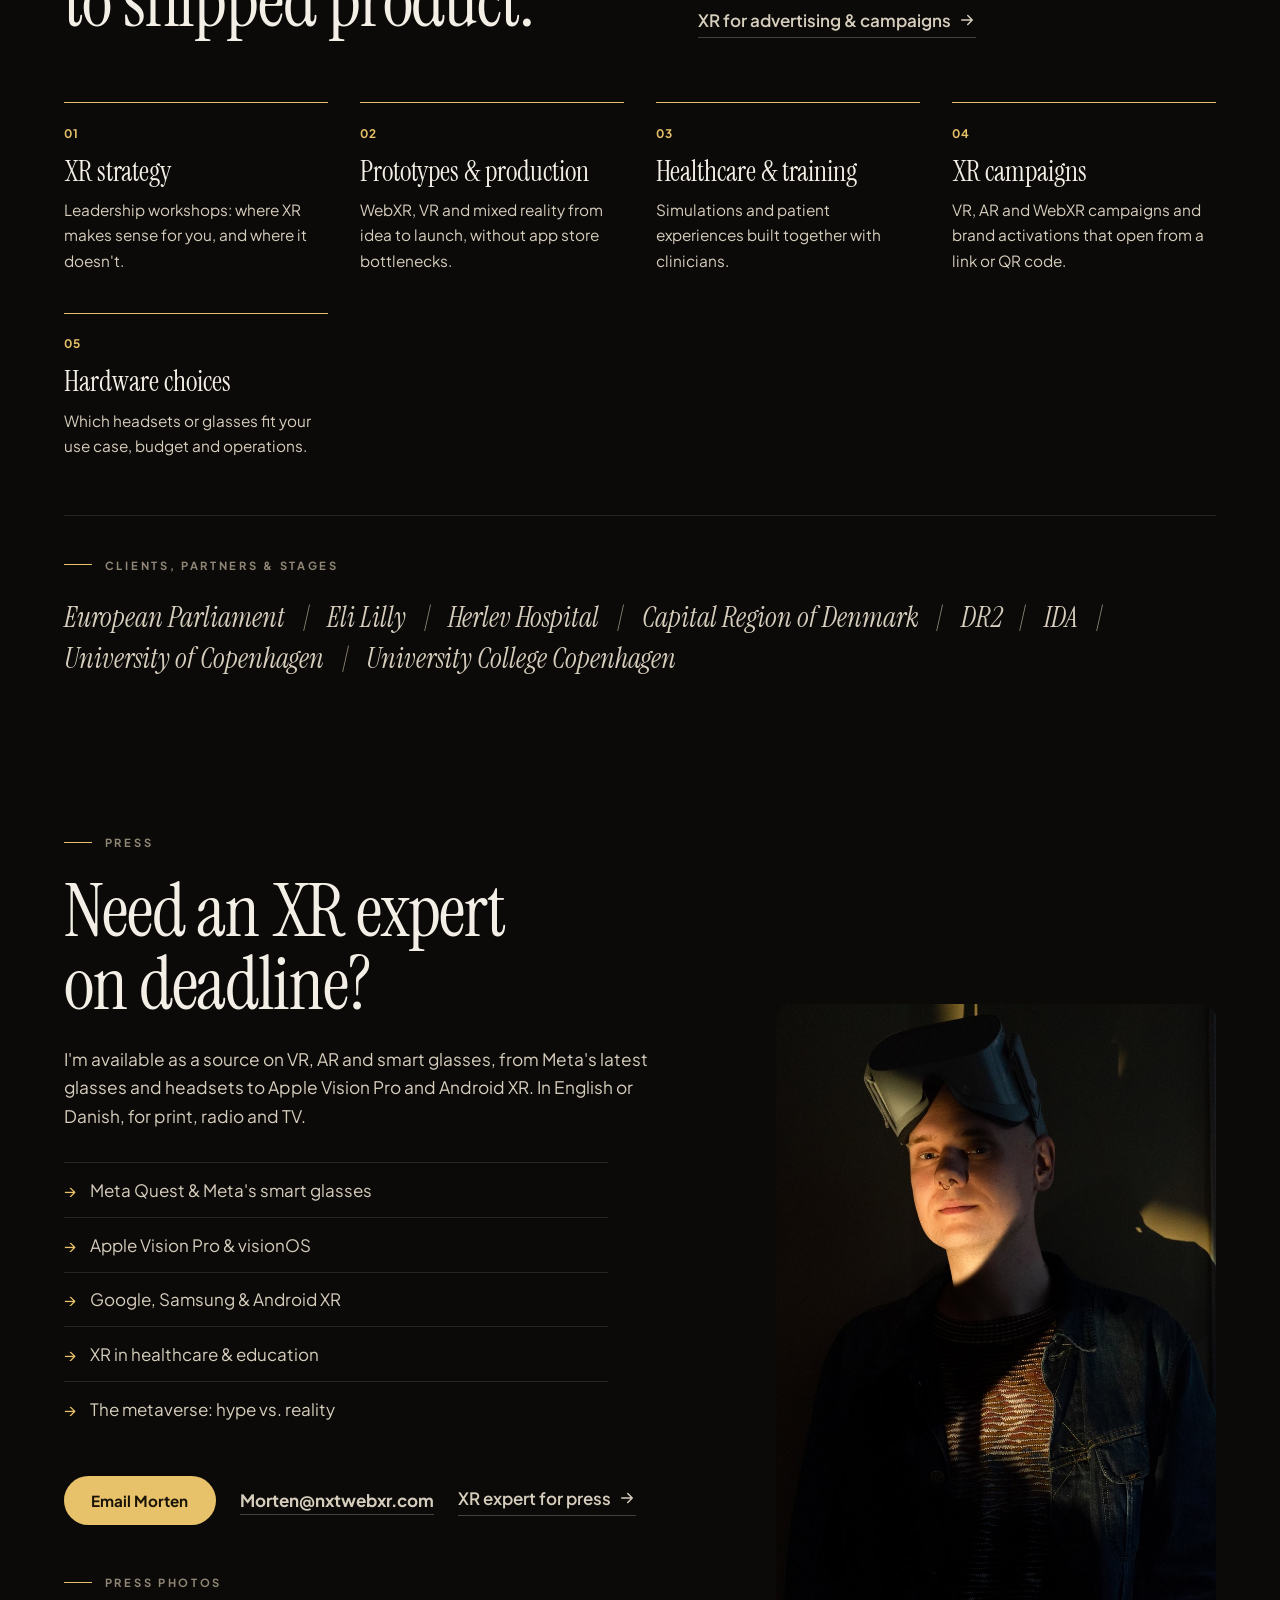
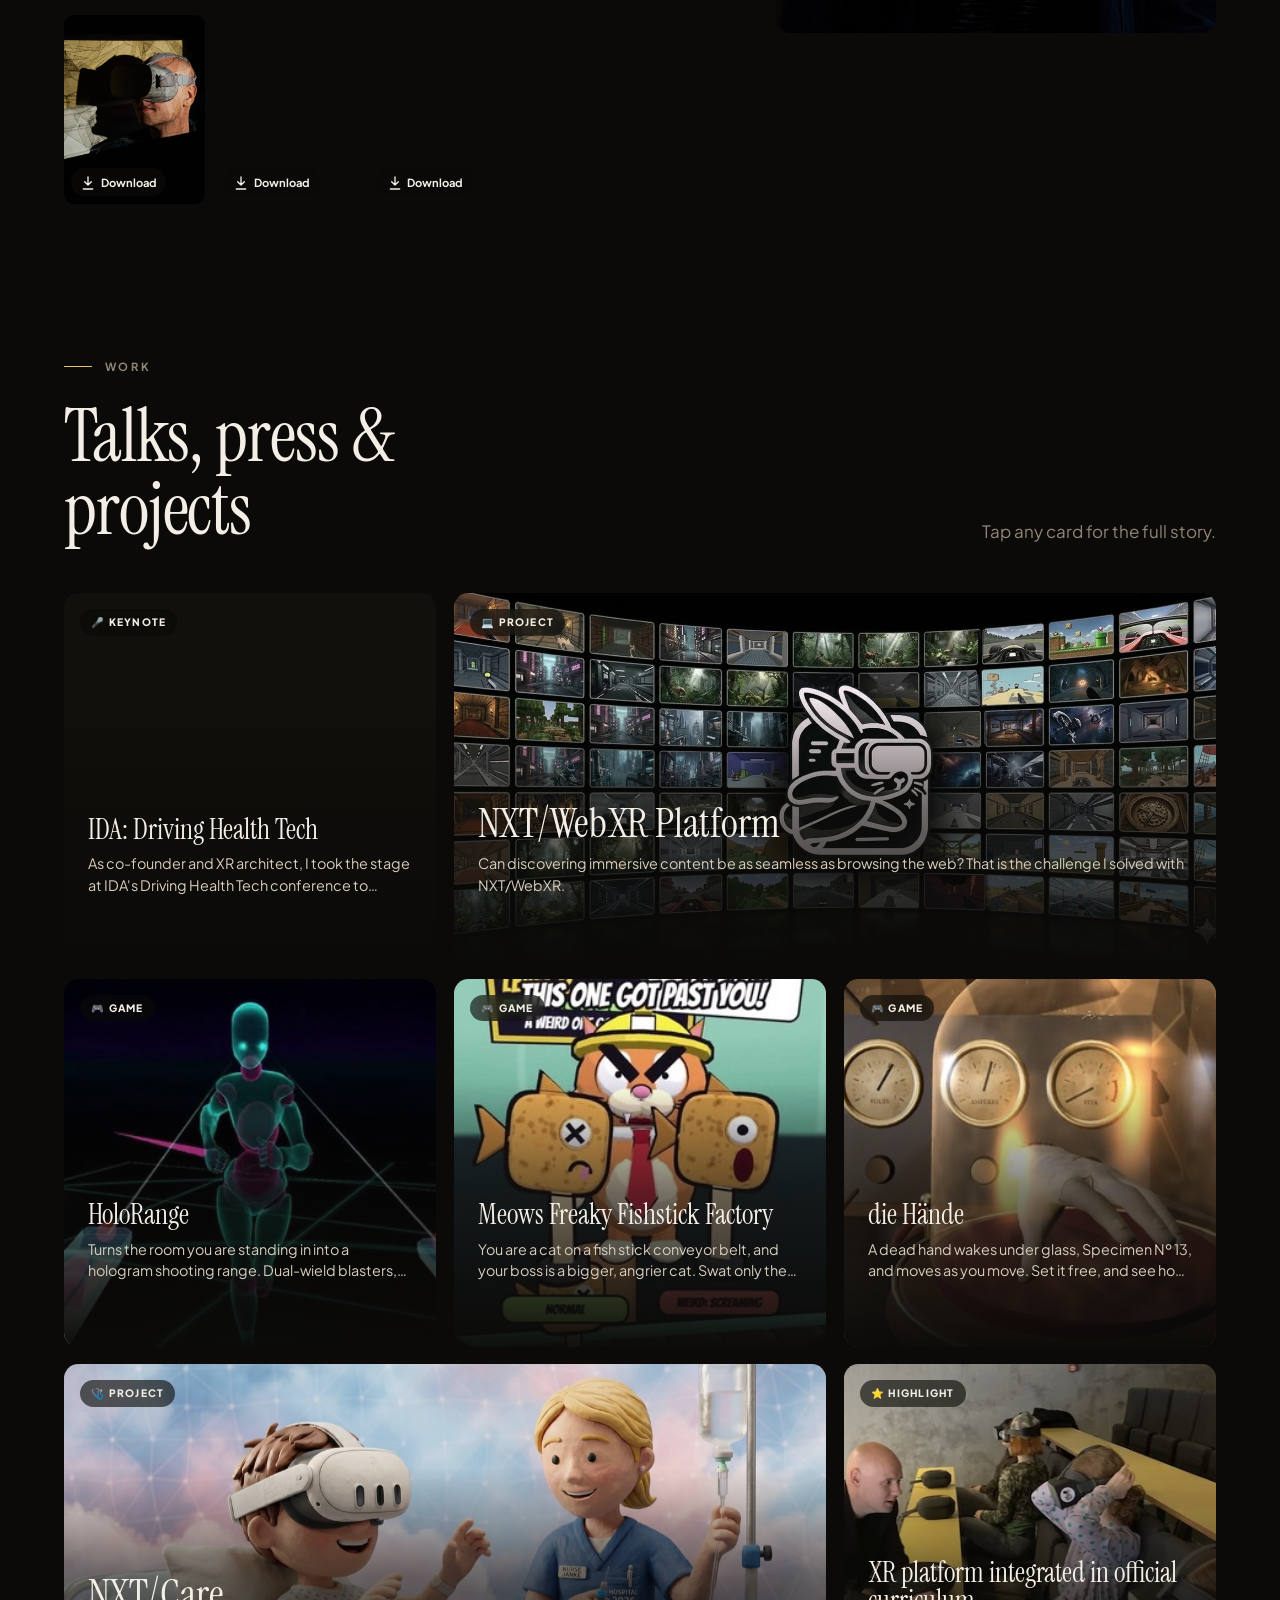
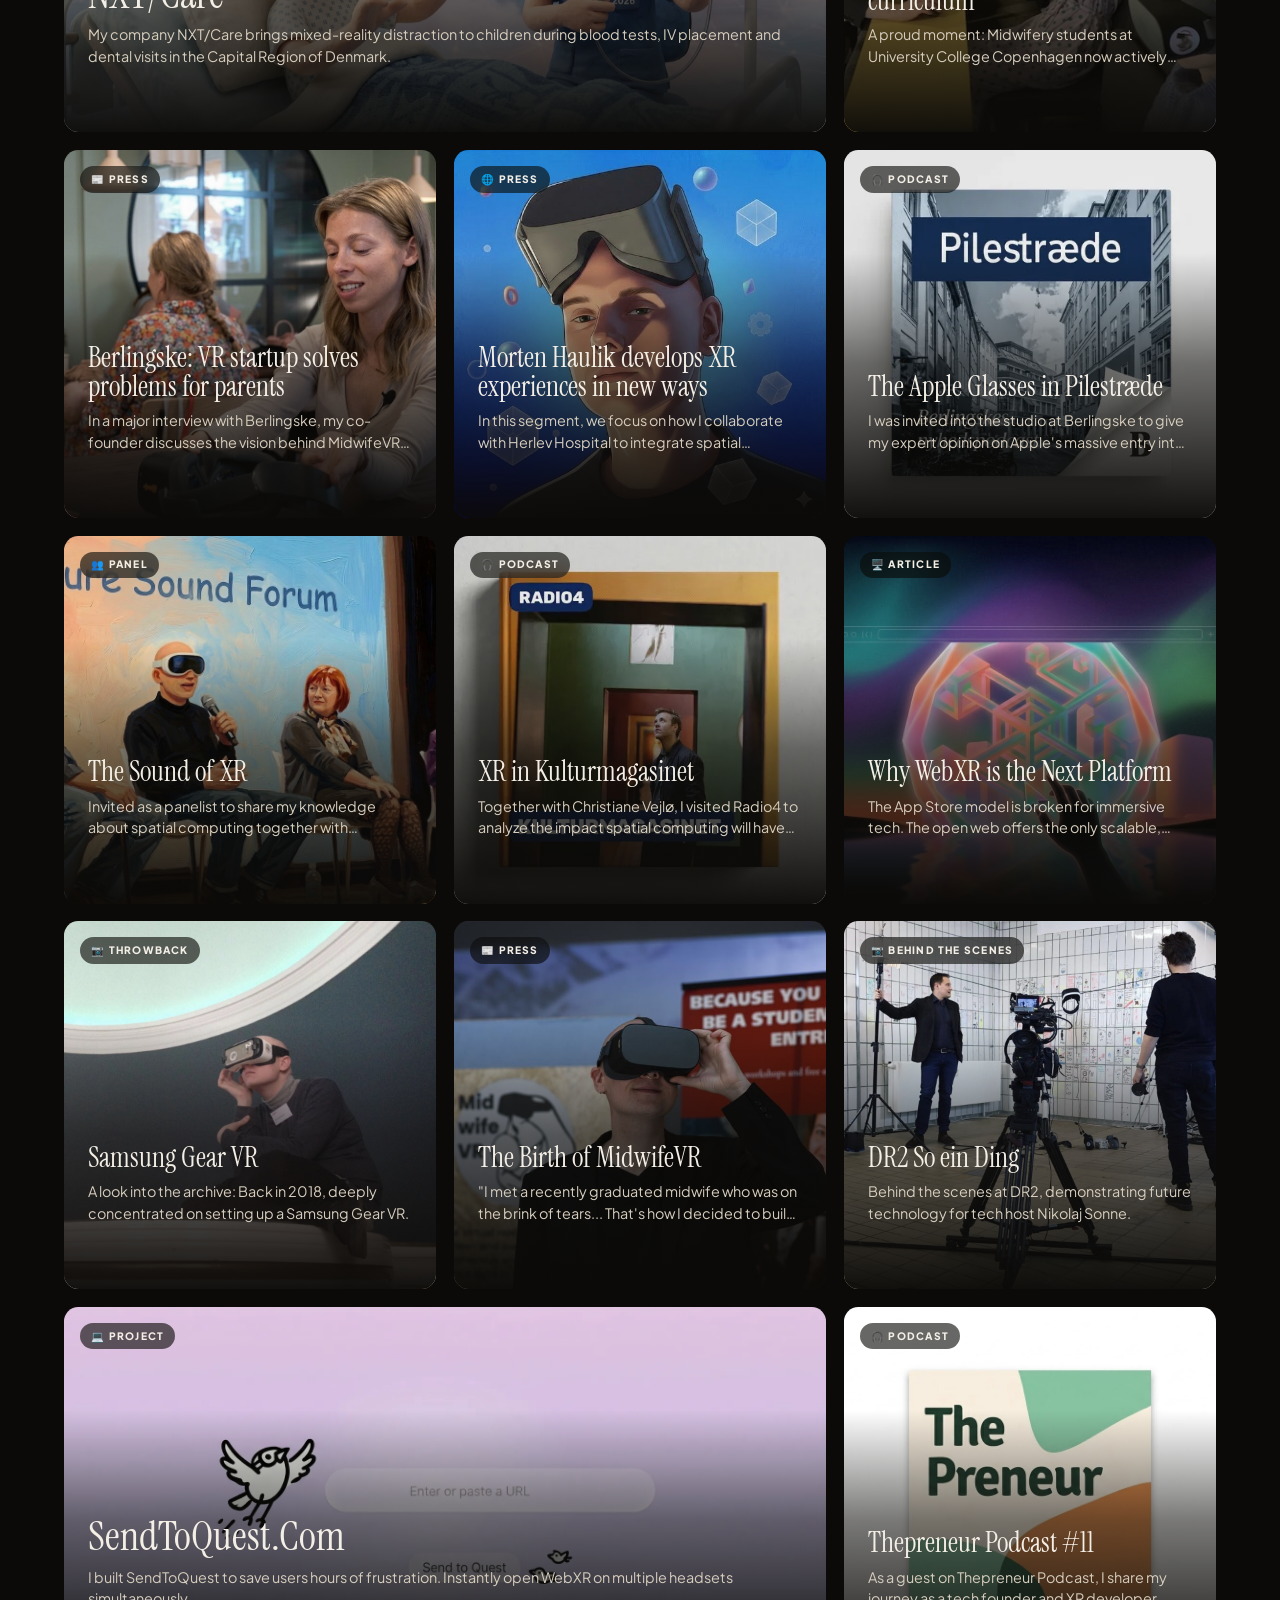
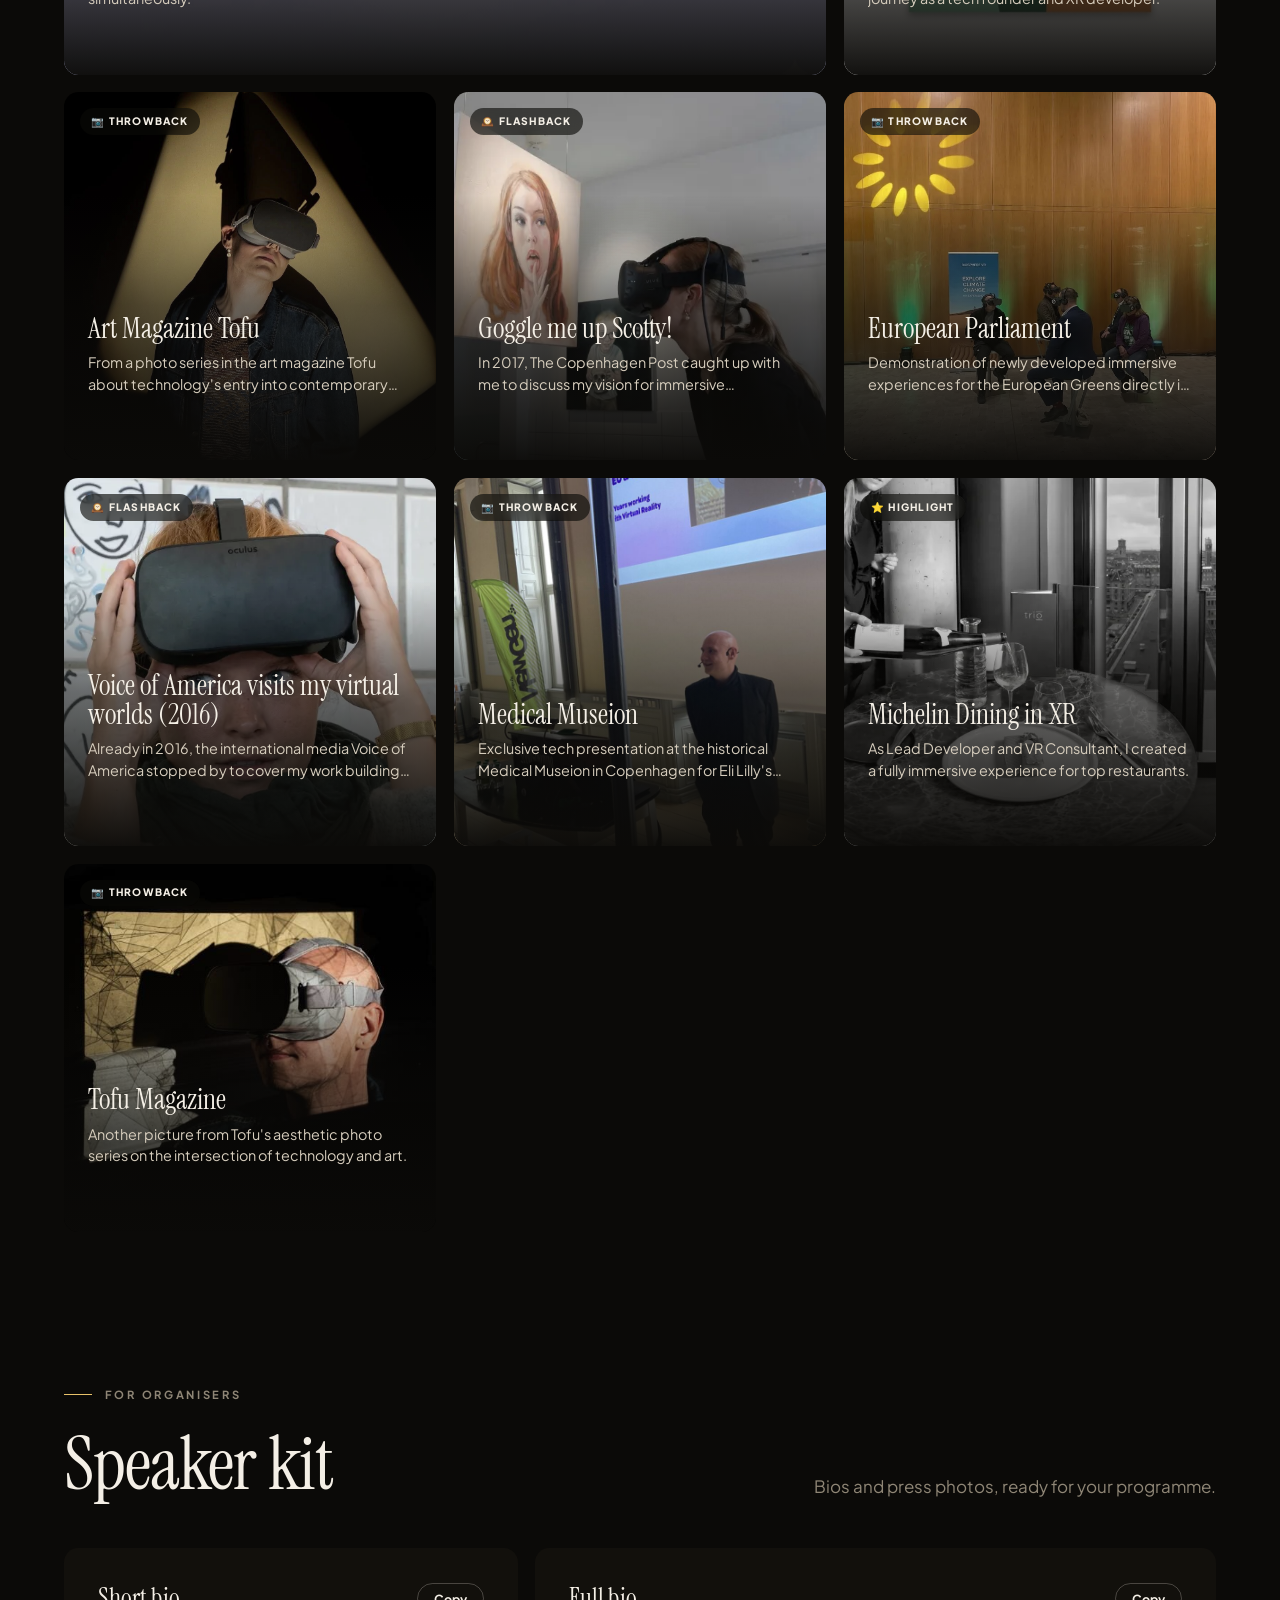
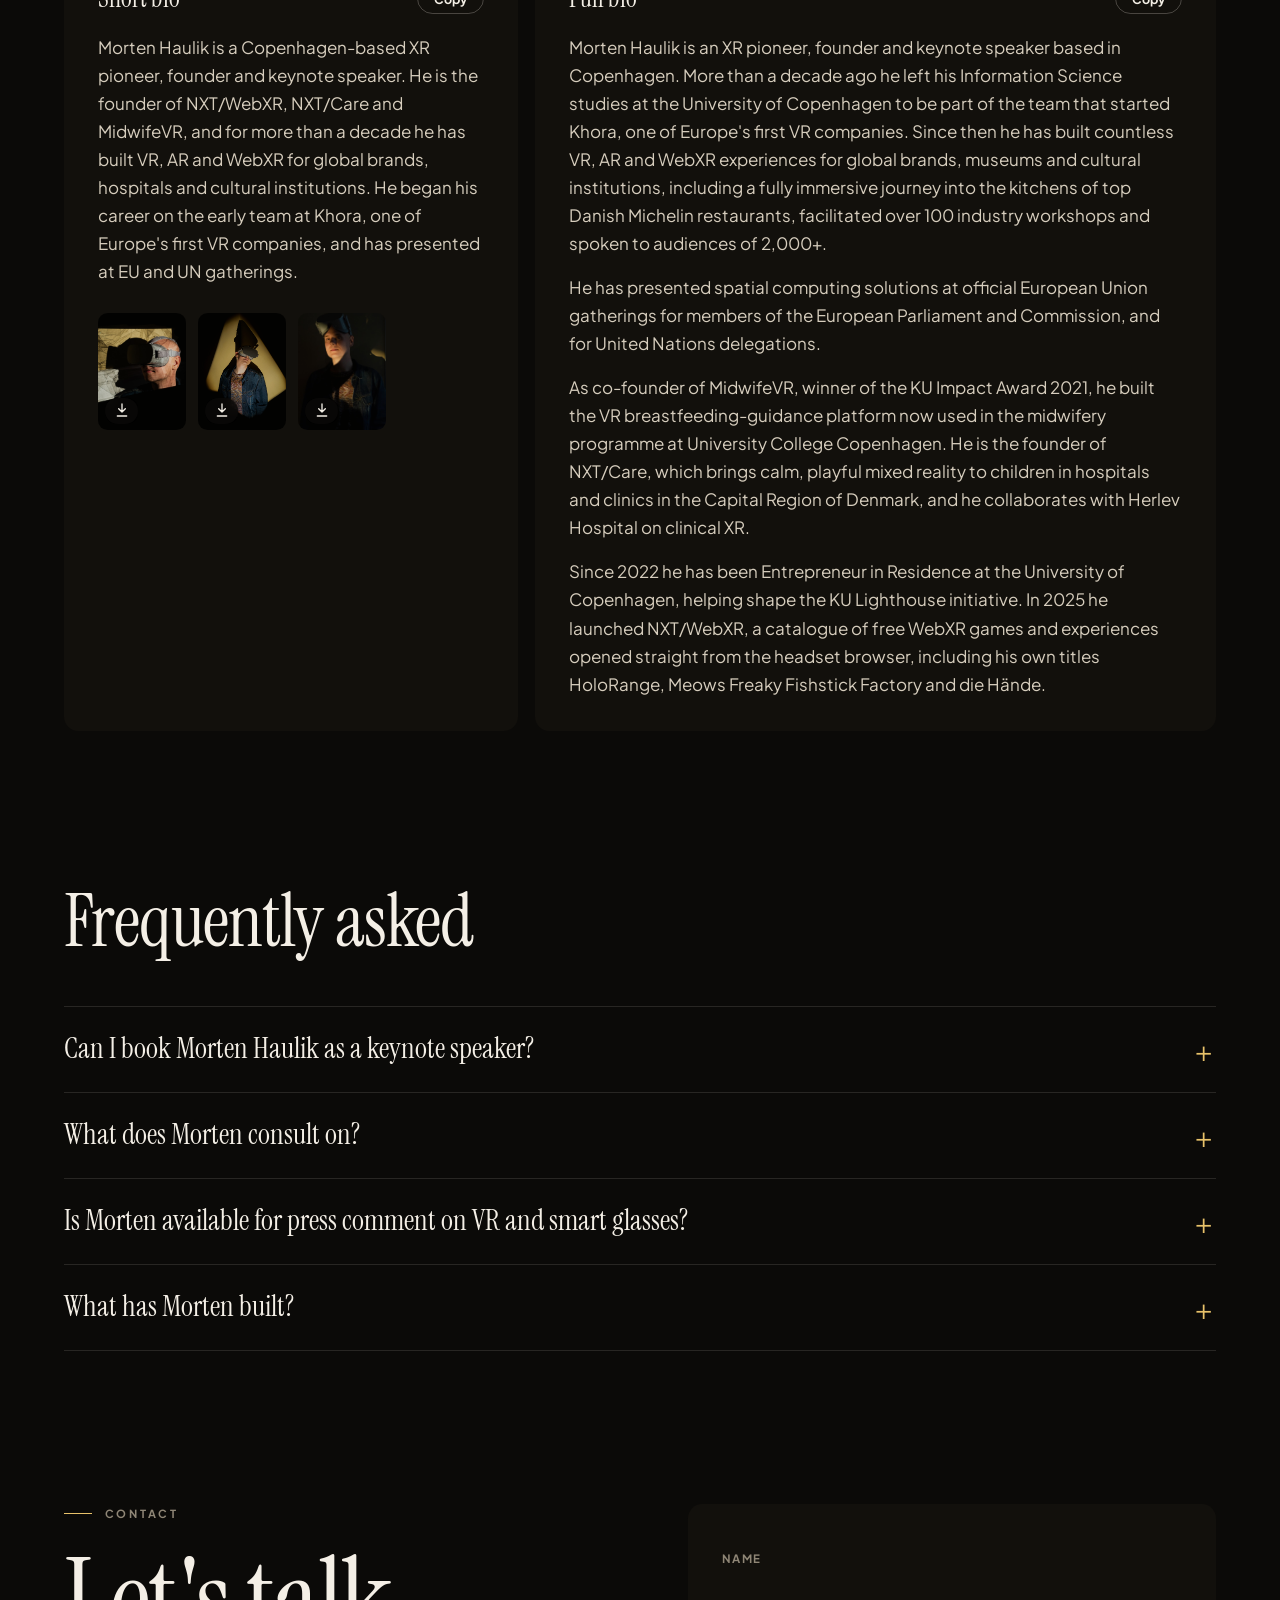
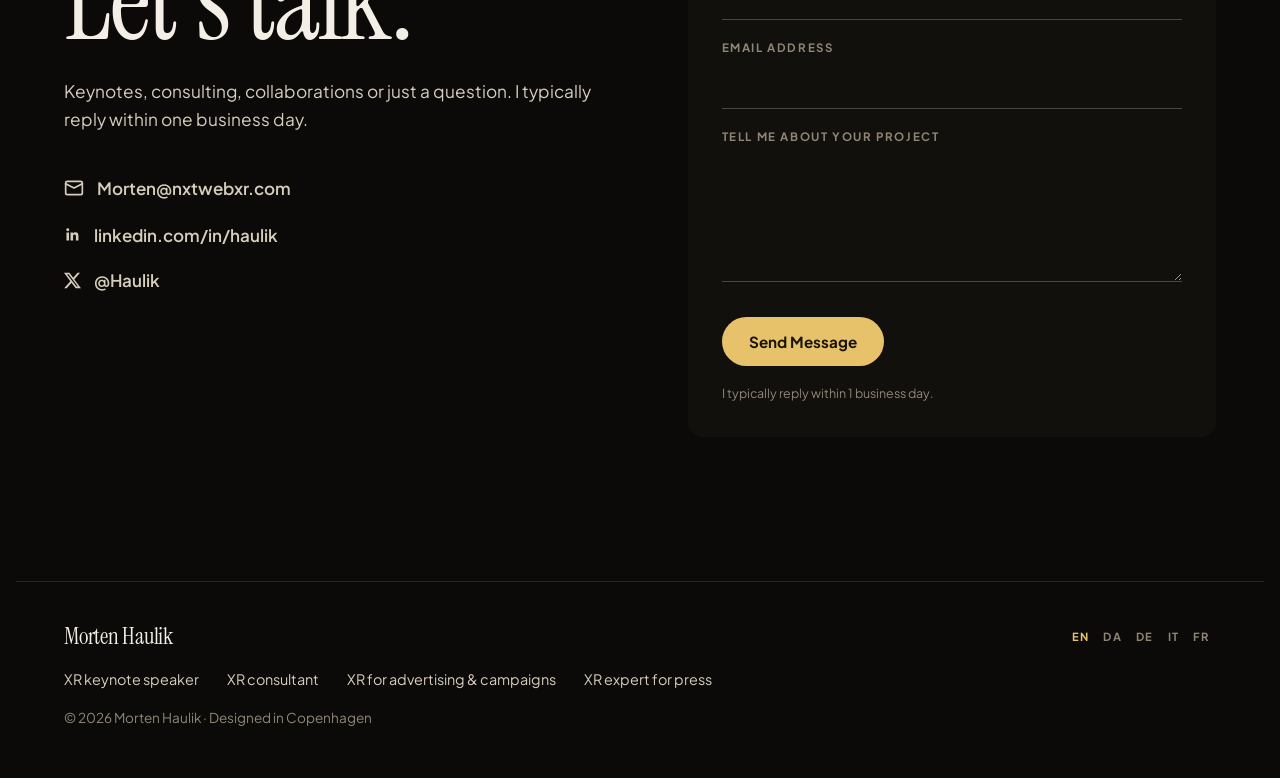
==== commit fc627b05: "Add Bing Webmaster Tools verification tag Co-Authored-By: Claude Opus 5.5 <noreply@anthropic.com>" ====
--- a/index.html
+++ b/index.html
@@ -7,6 +7,7 @@
 <title>Morten Haulik | XR &amp; VR Expert, Keynote Speaker and Consultant</title>
 <meta name="description" content="XR pioneer and keynote speaker from Copenhagen, founder of NXT/WebXR and NXT/Care. Book keynotes on VR, AR and smart glasses, hire XR consulting or request press comment.">
 <meta name="author" content="Morten Haulik">
+<meta name="msvalidate.01" content="564019357C022278ED65C98A58C0D8C8">
 <meta name="robots" content="index, follow, max-image-preview:large, max-snippet:-1">
 <meta name="theme-color" content="#0b0a08">
 <meta name="color-scheme" content="dark">
